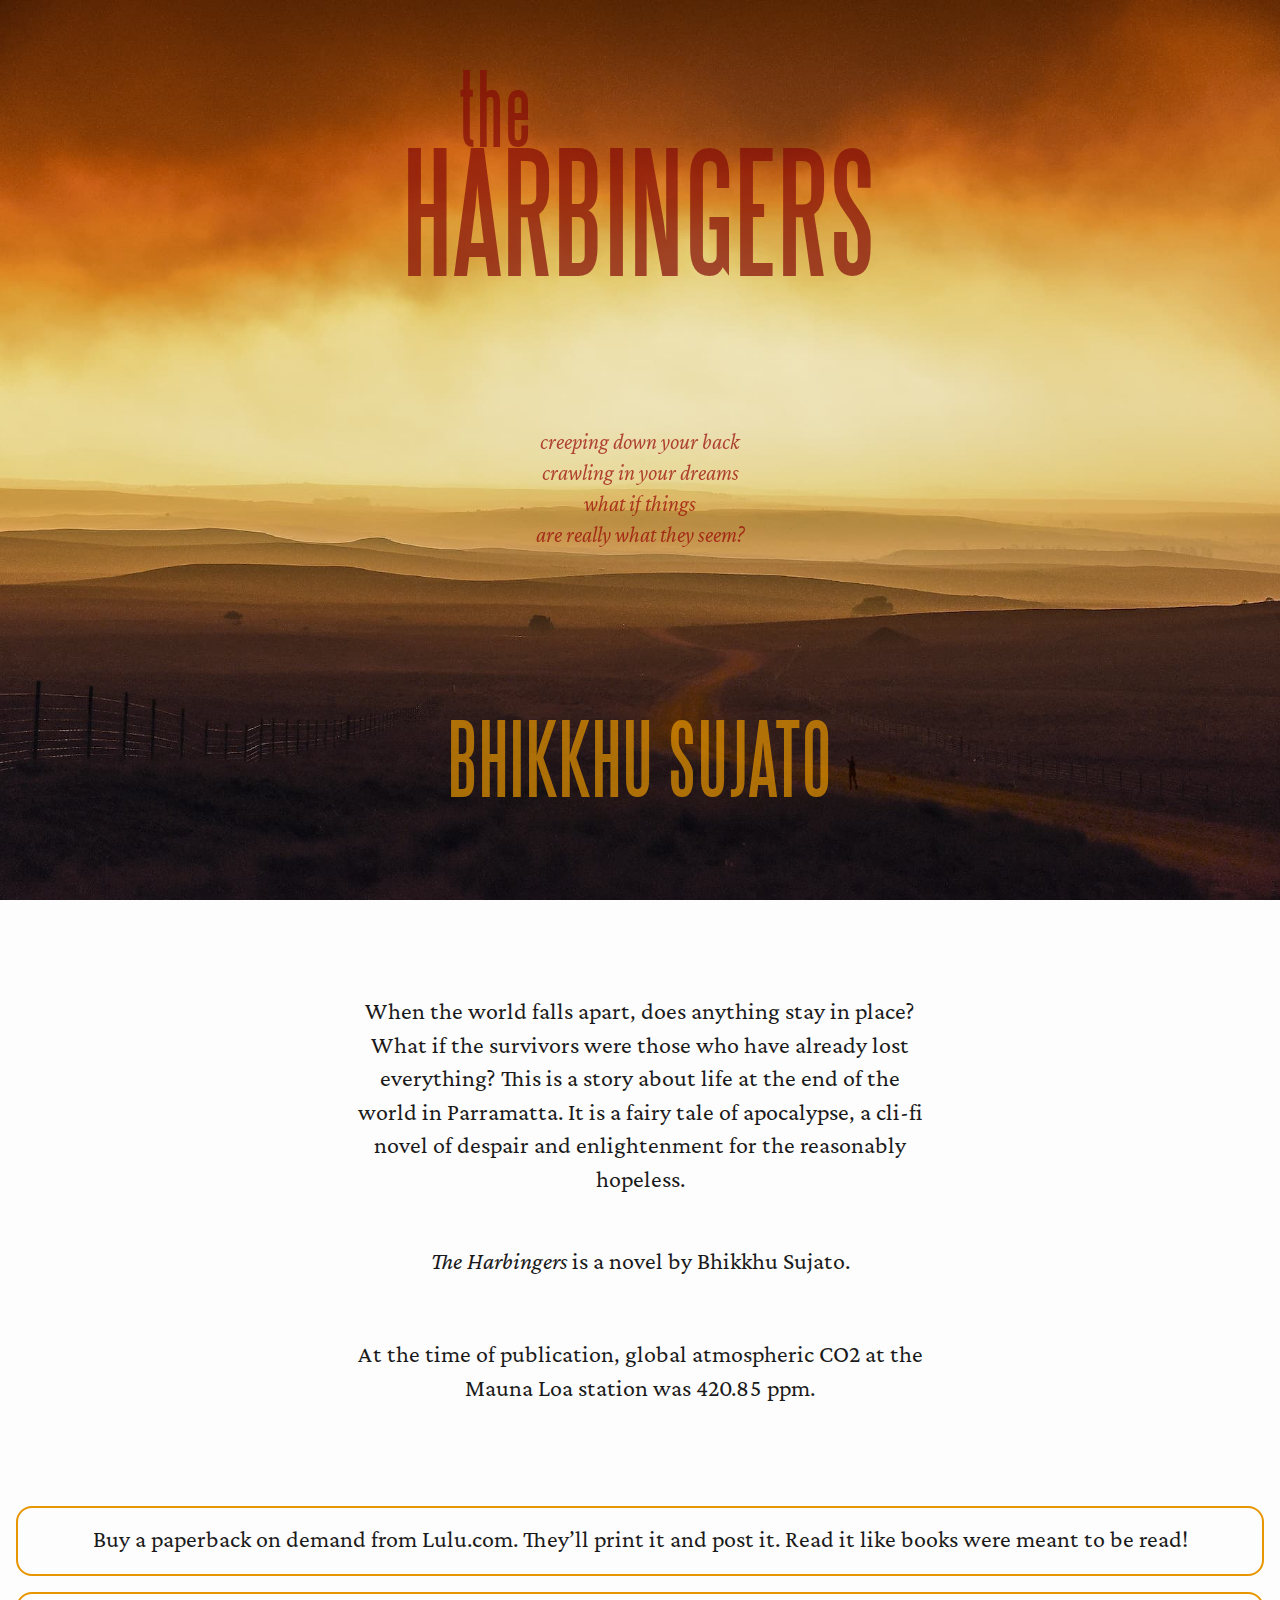
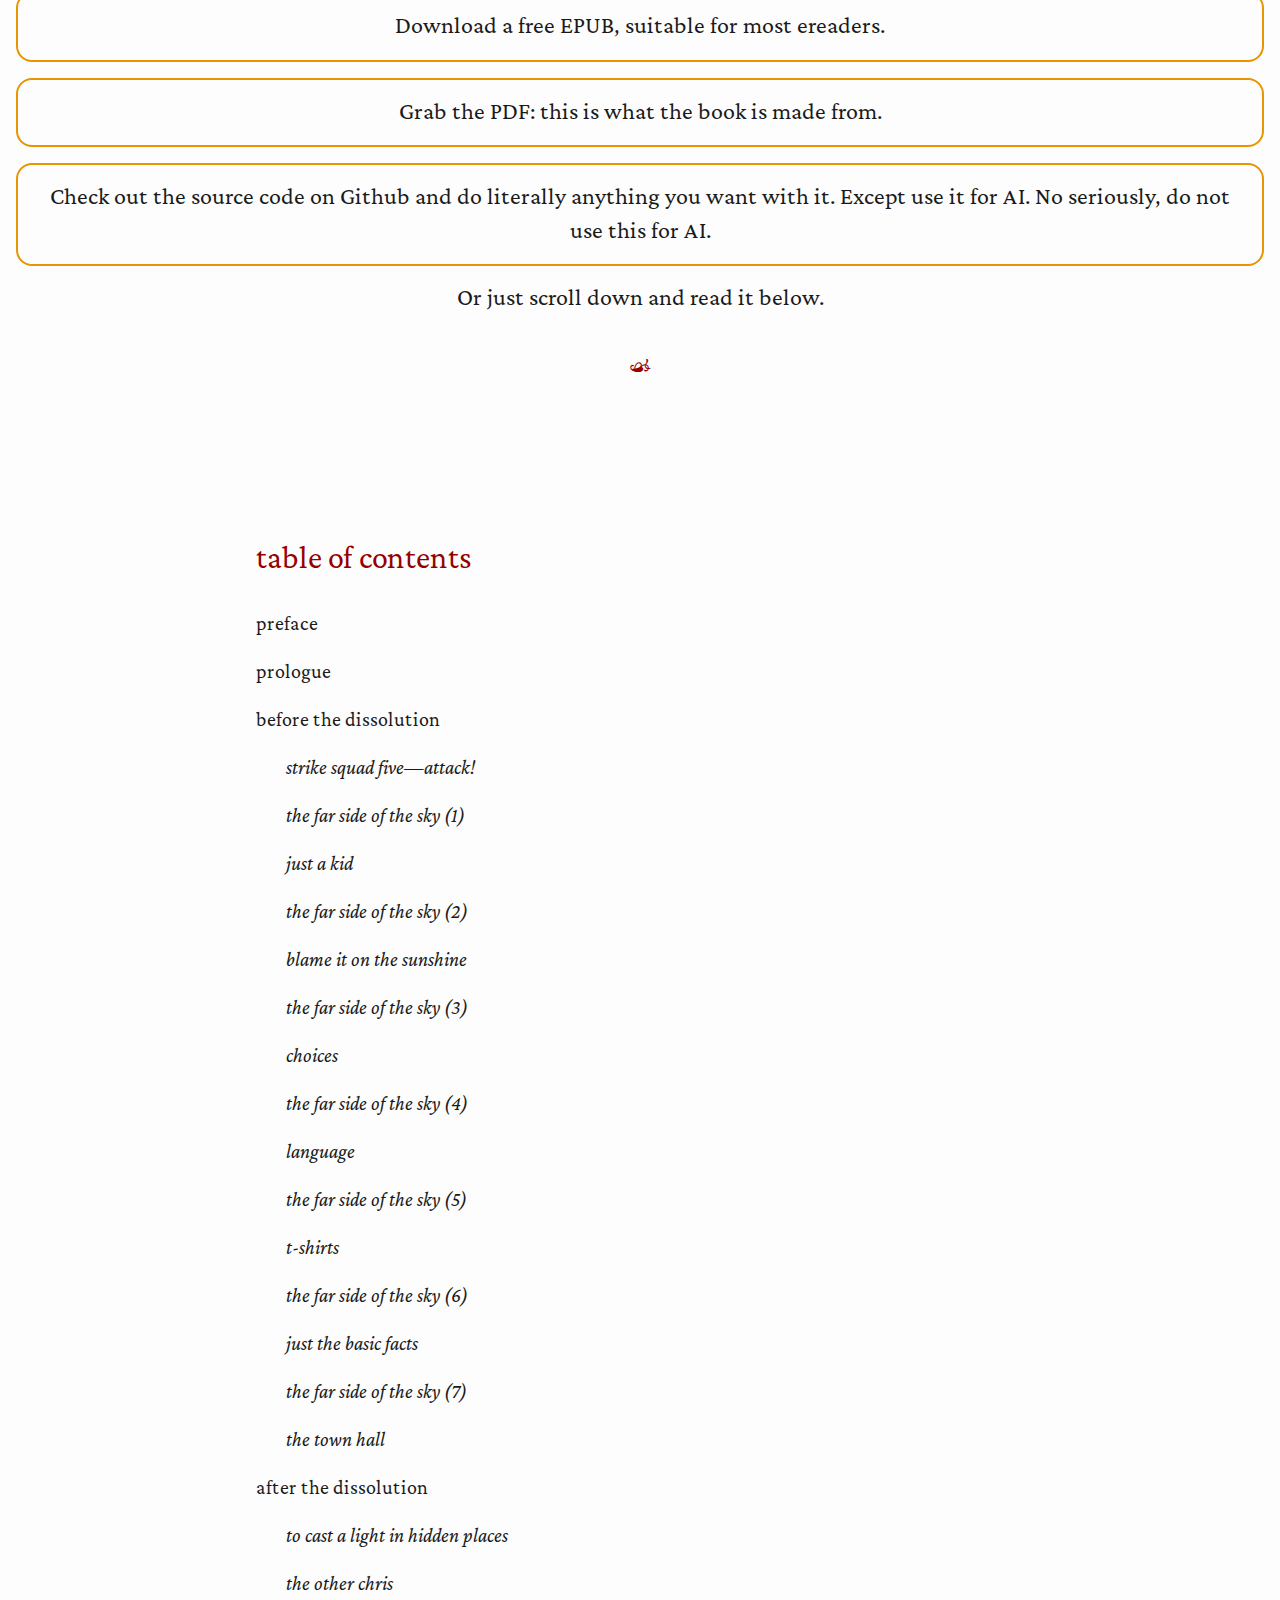
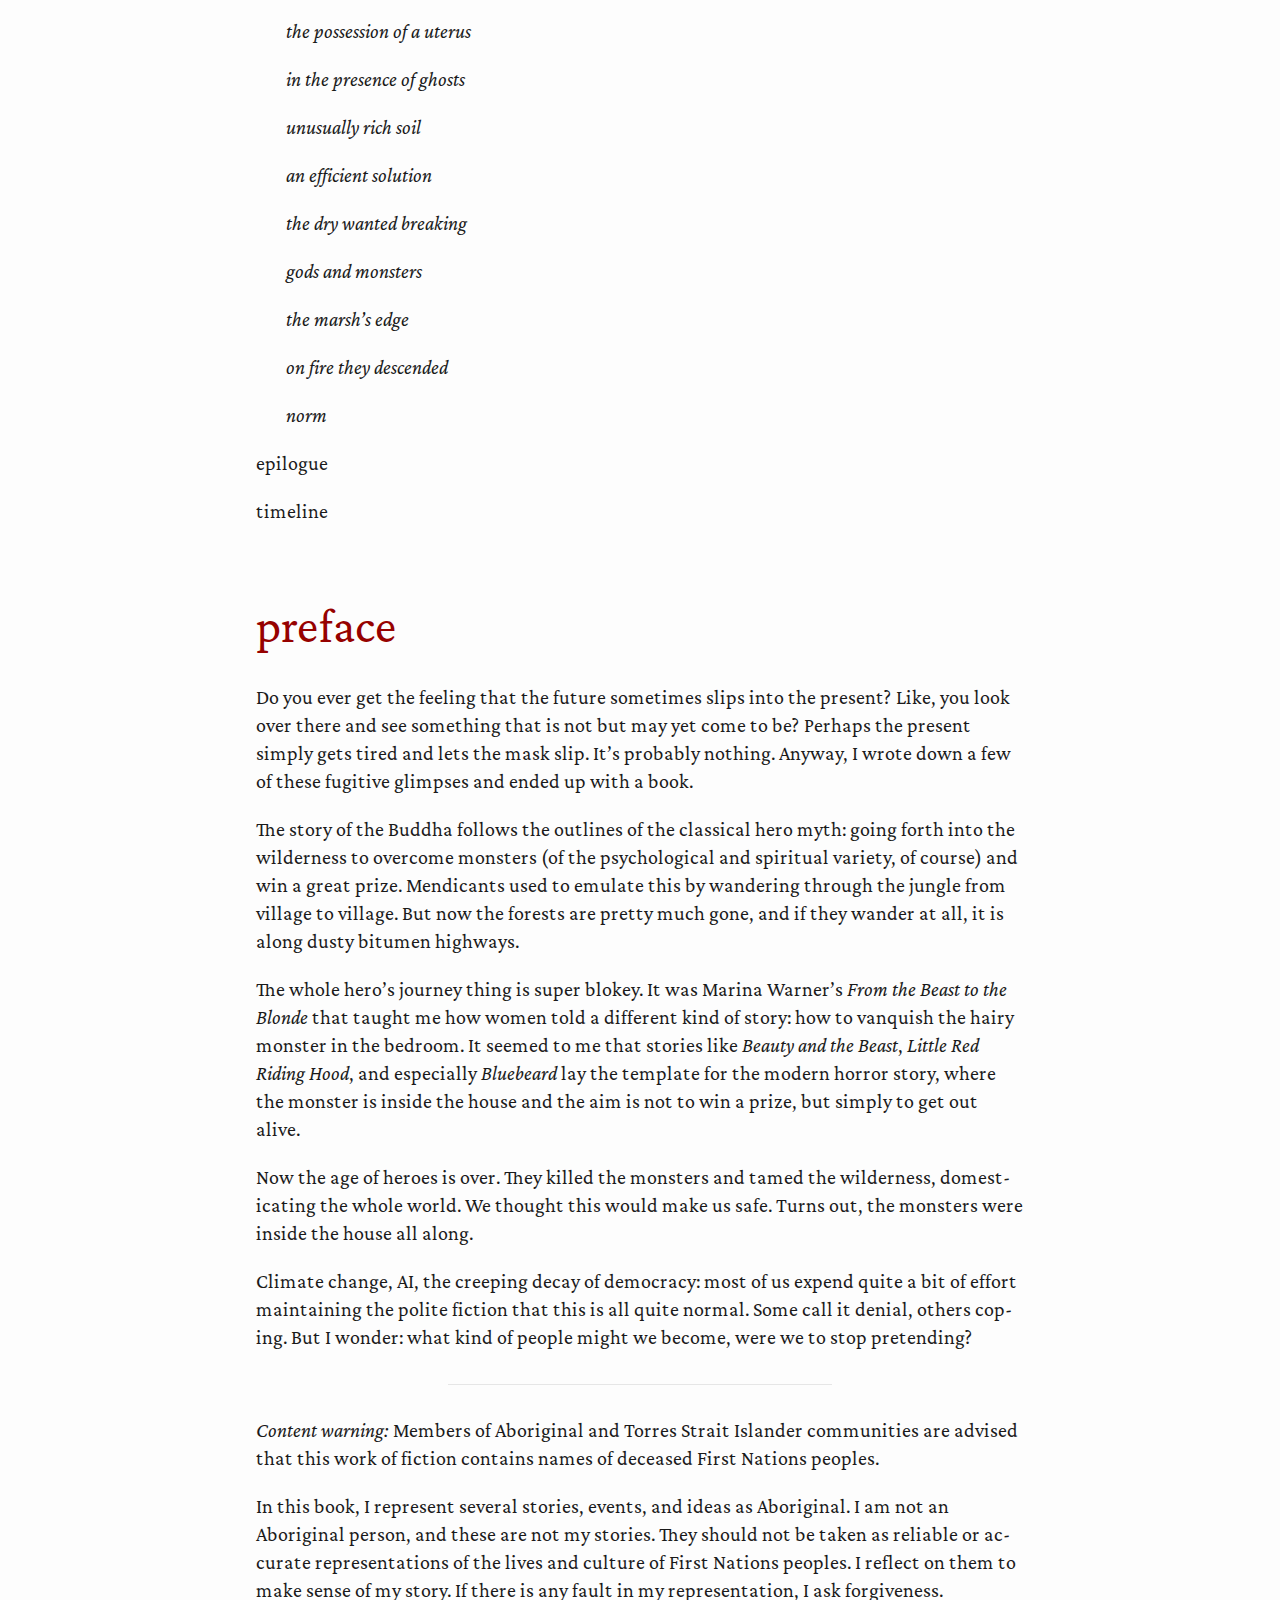
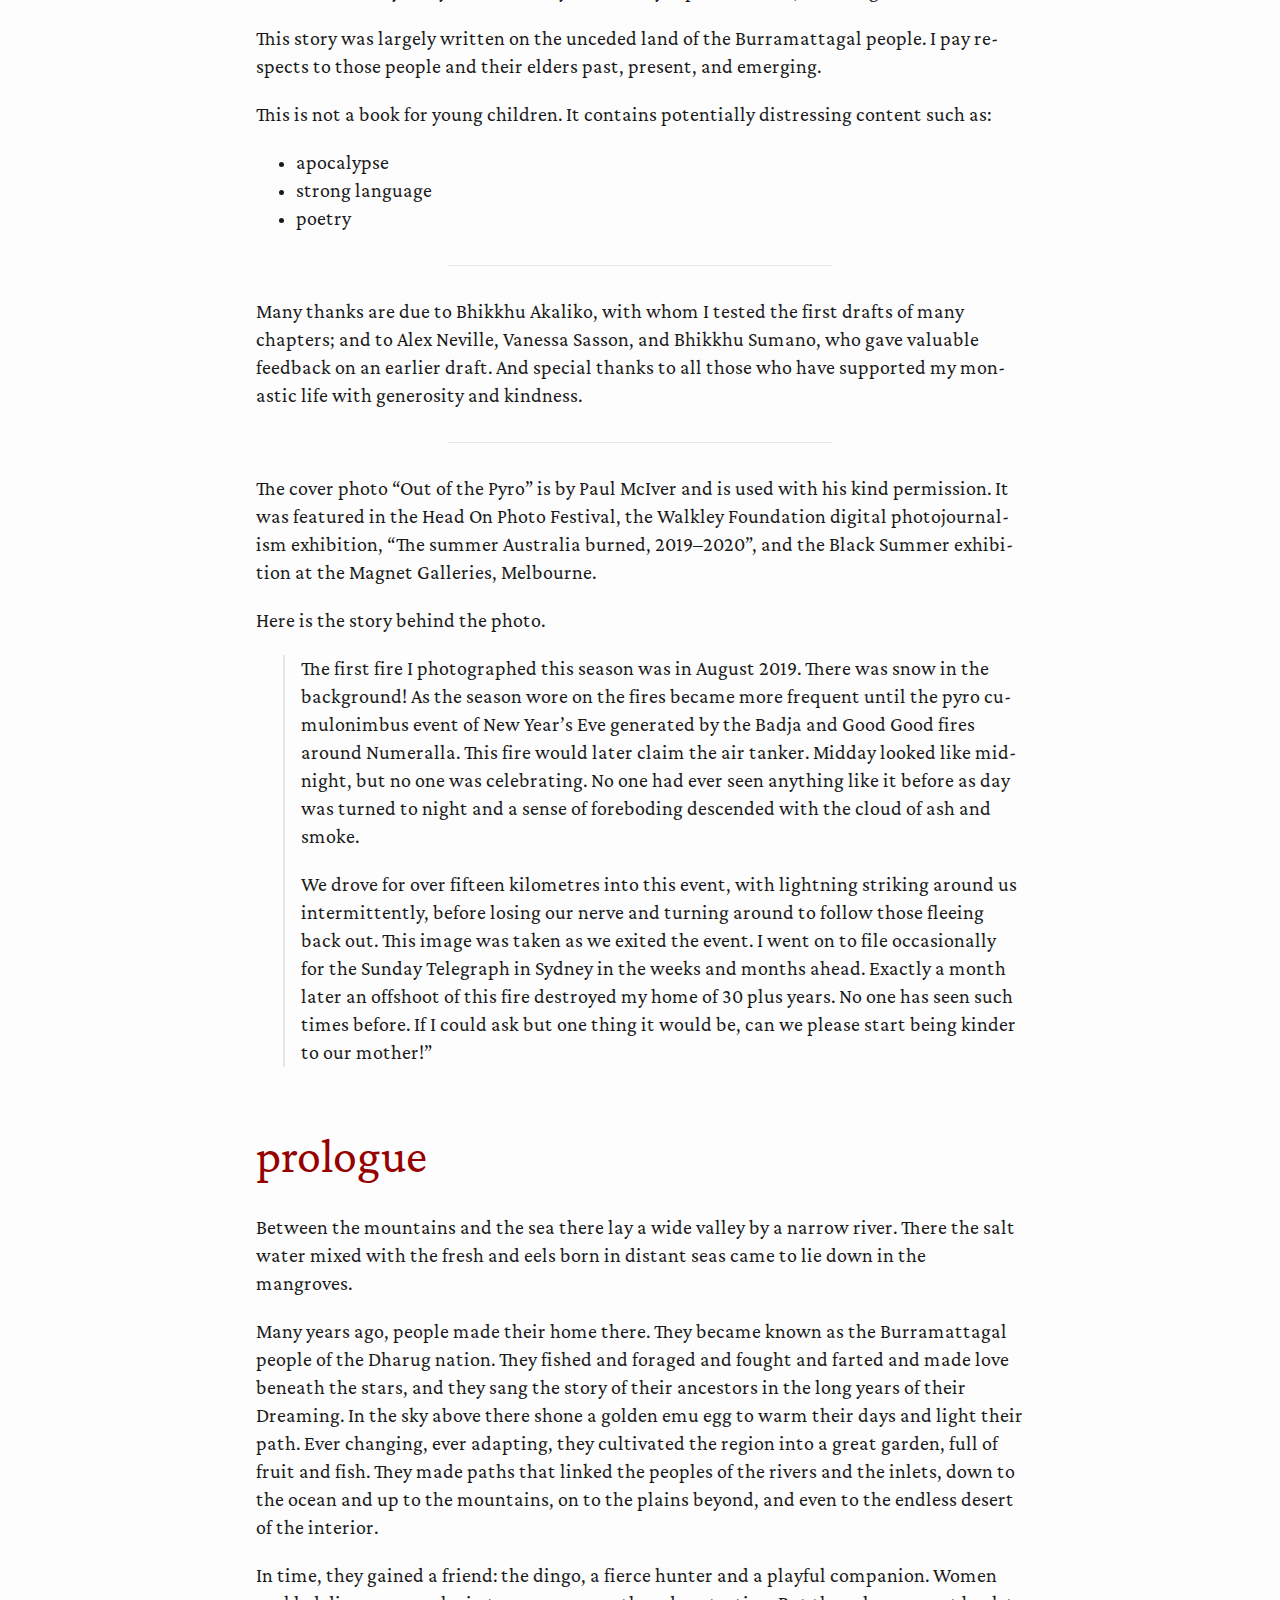
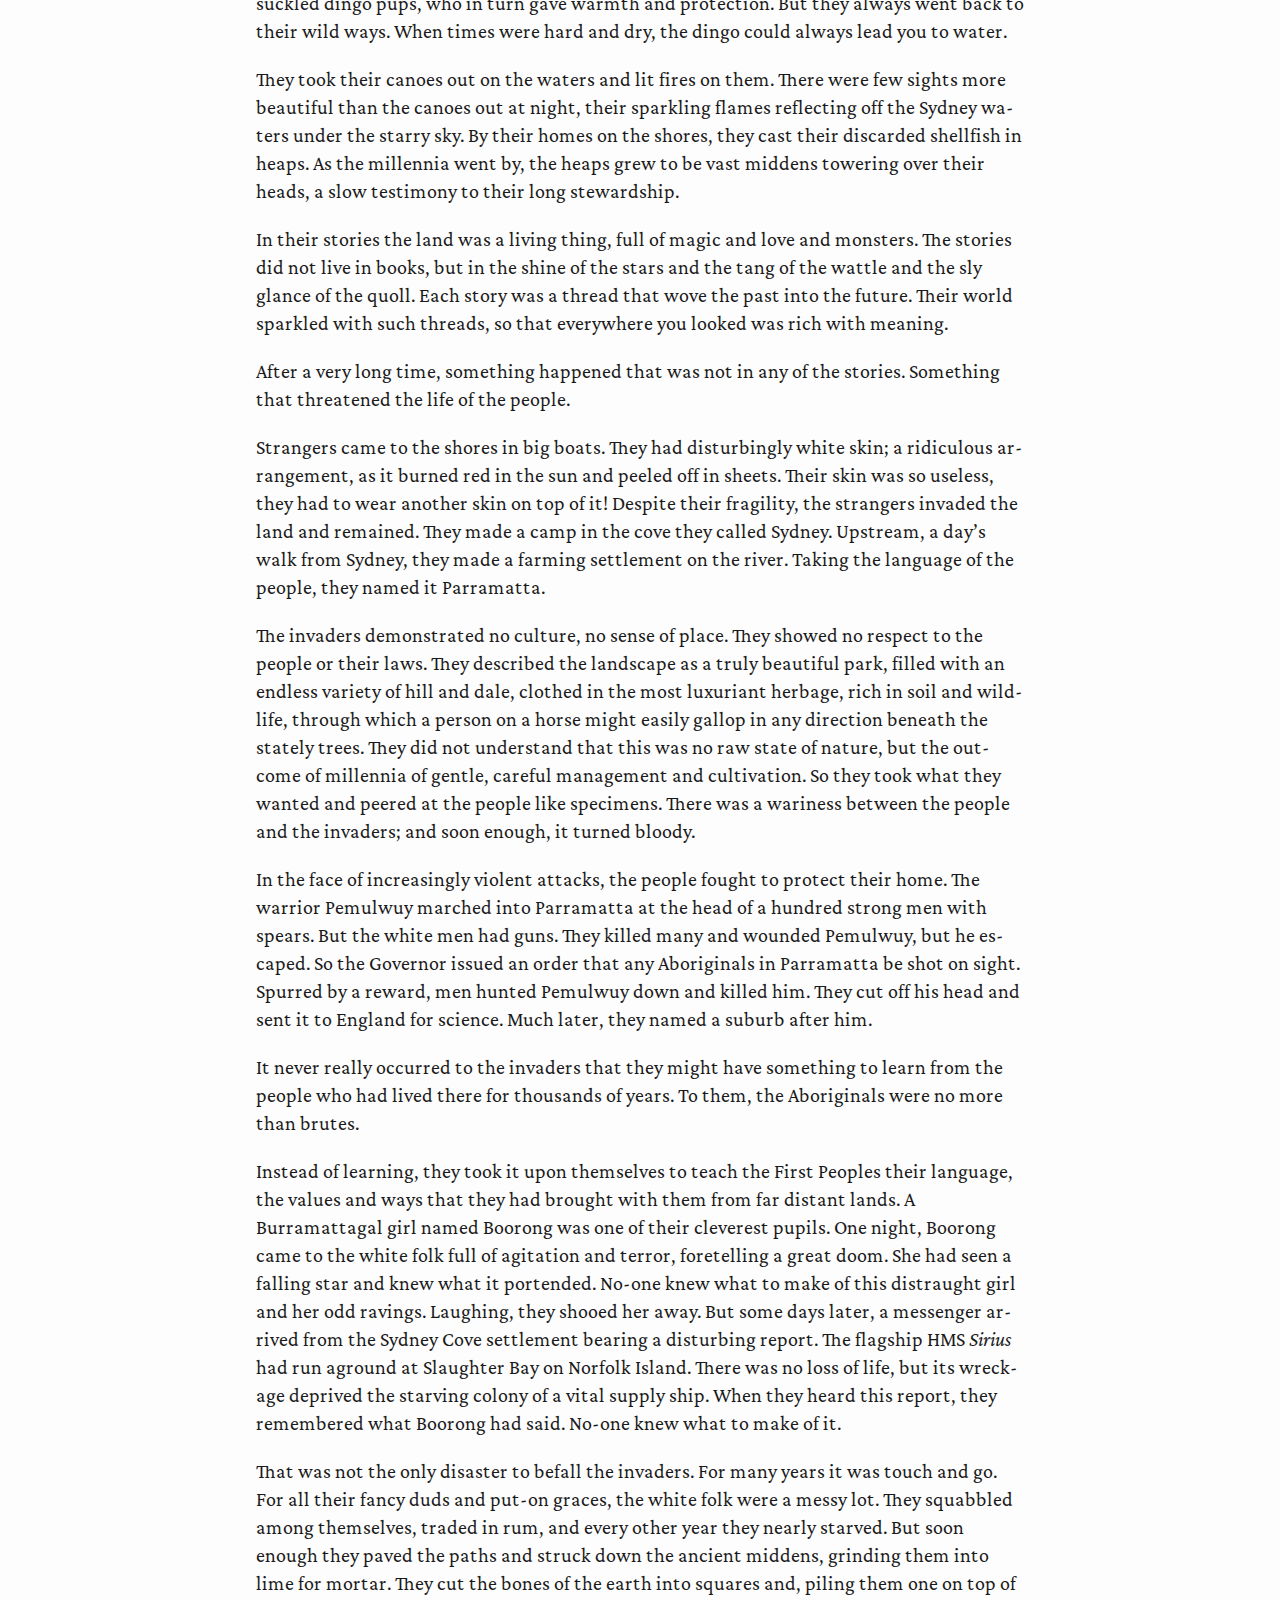
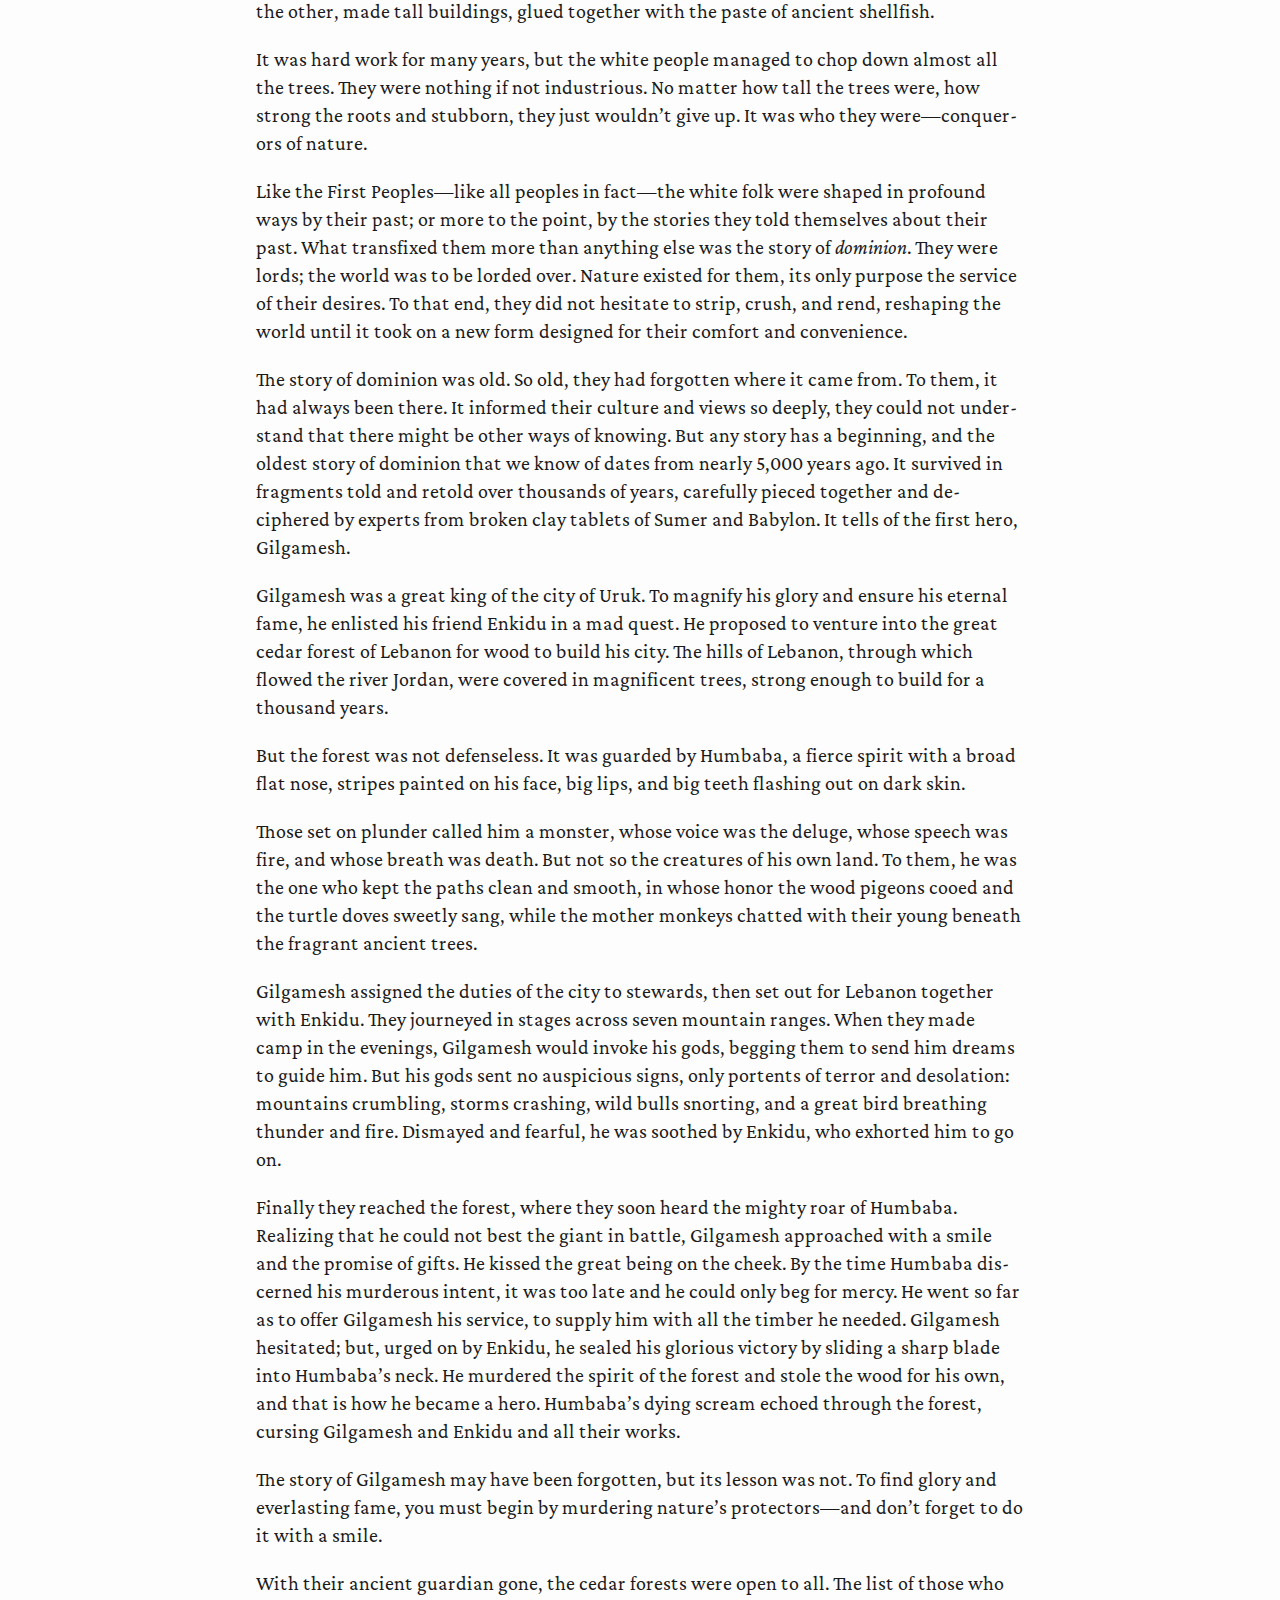
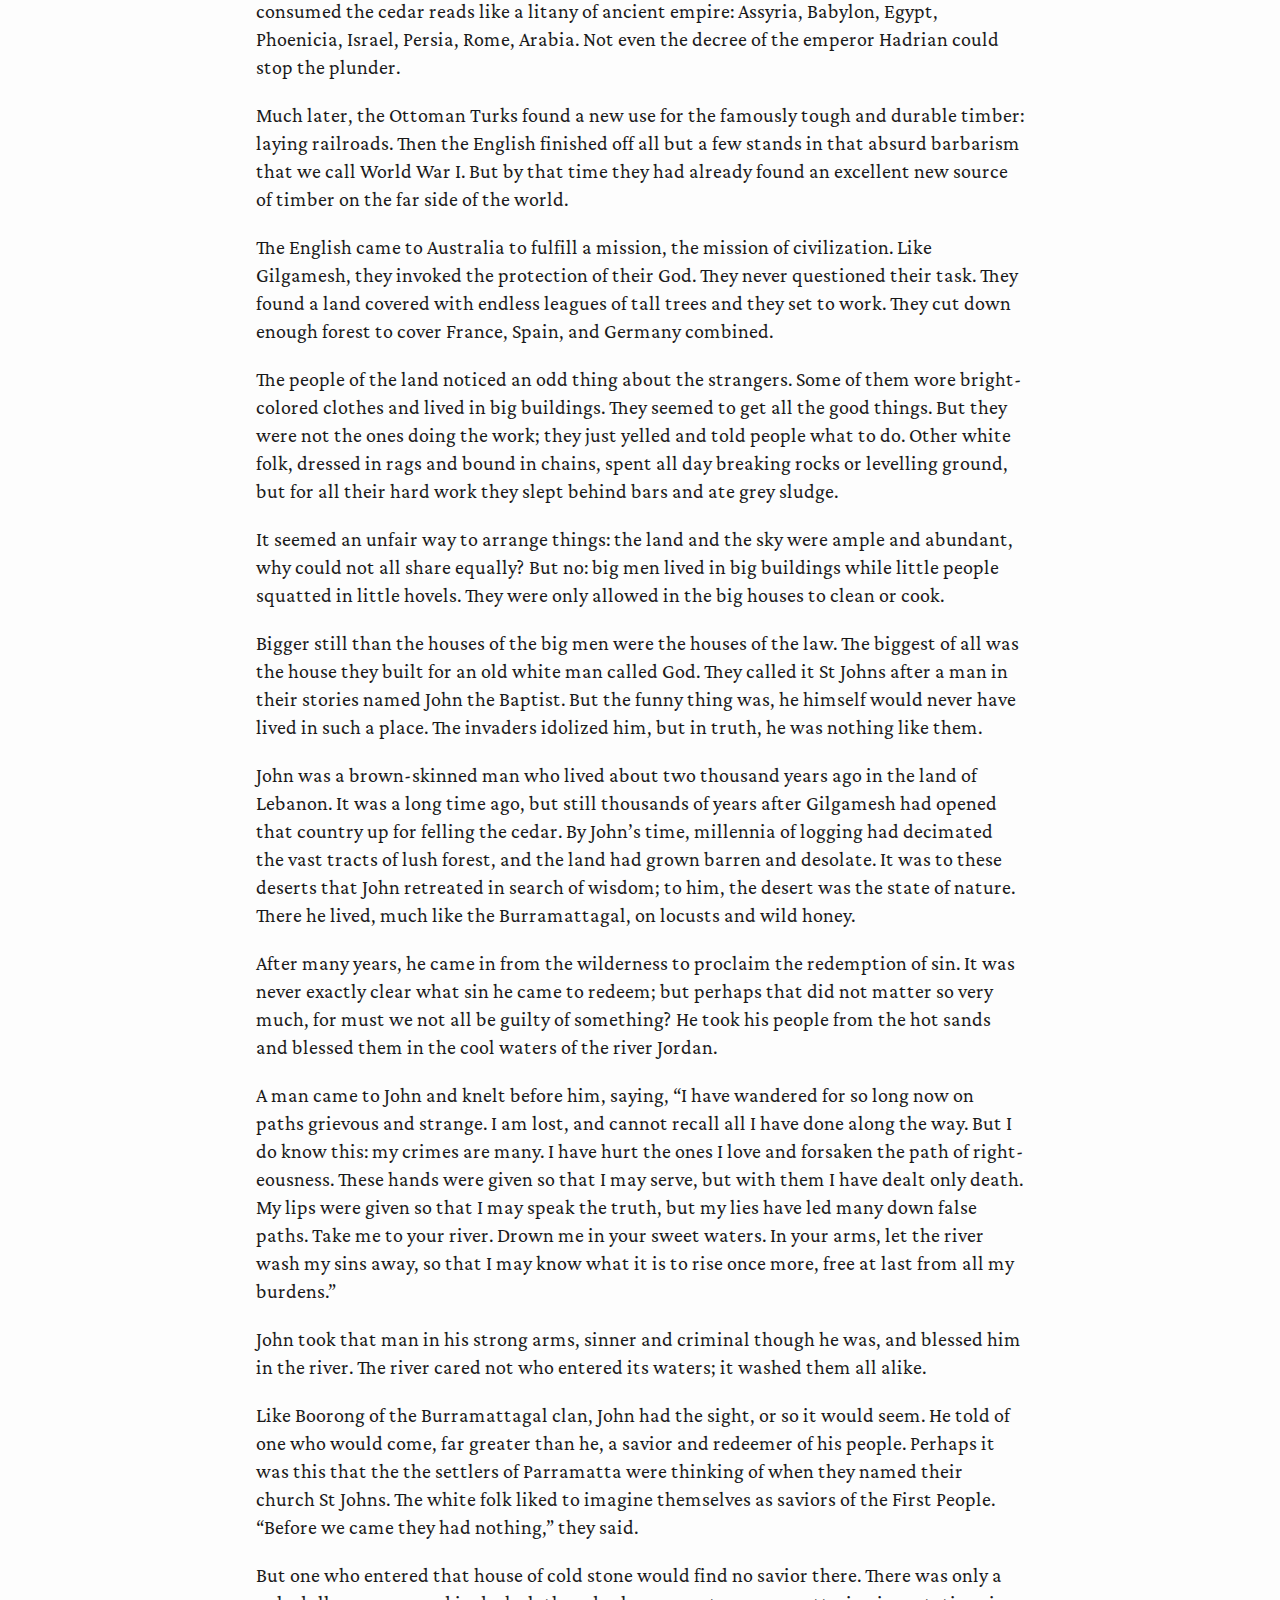
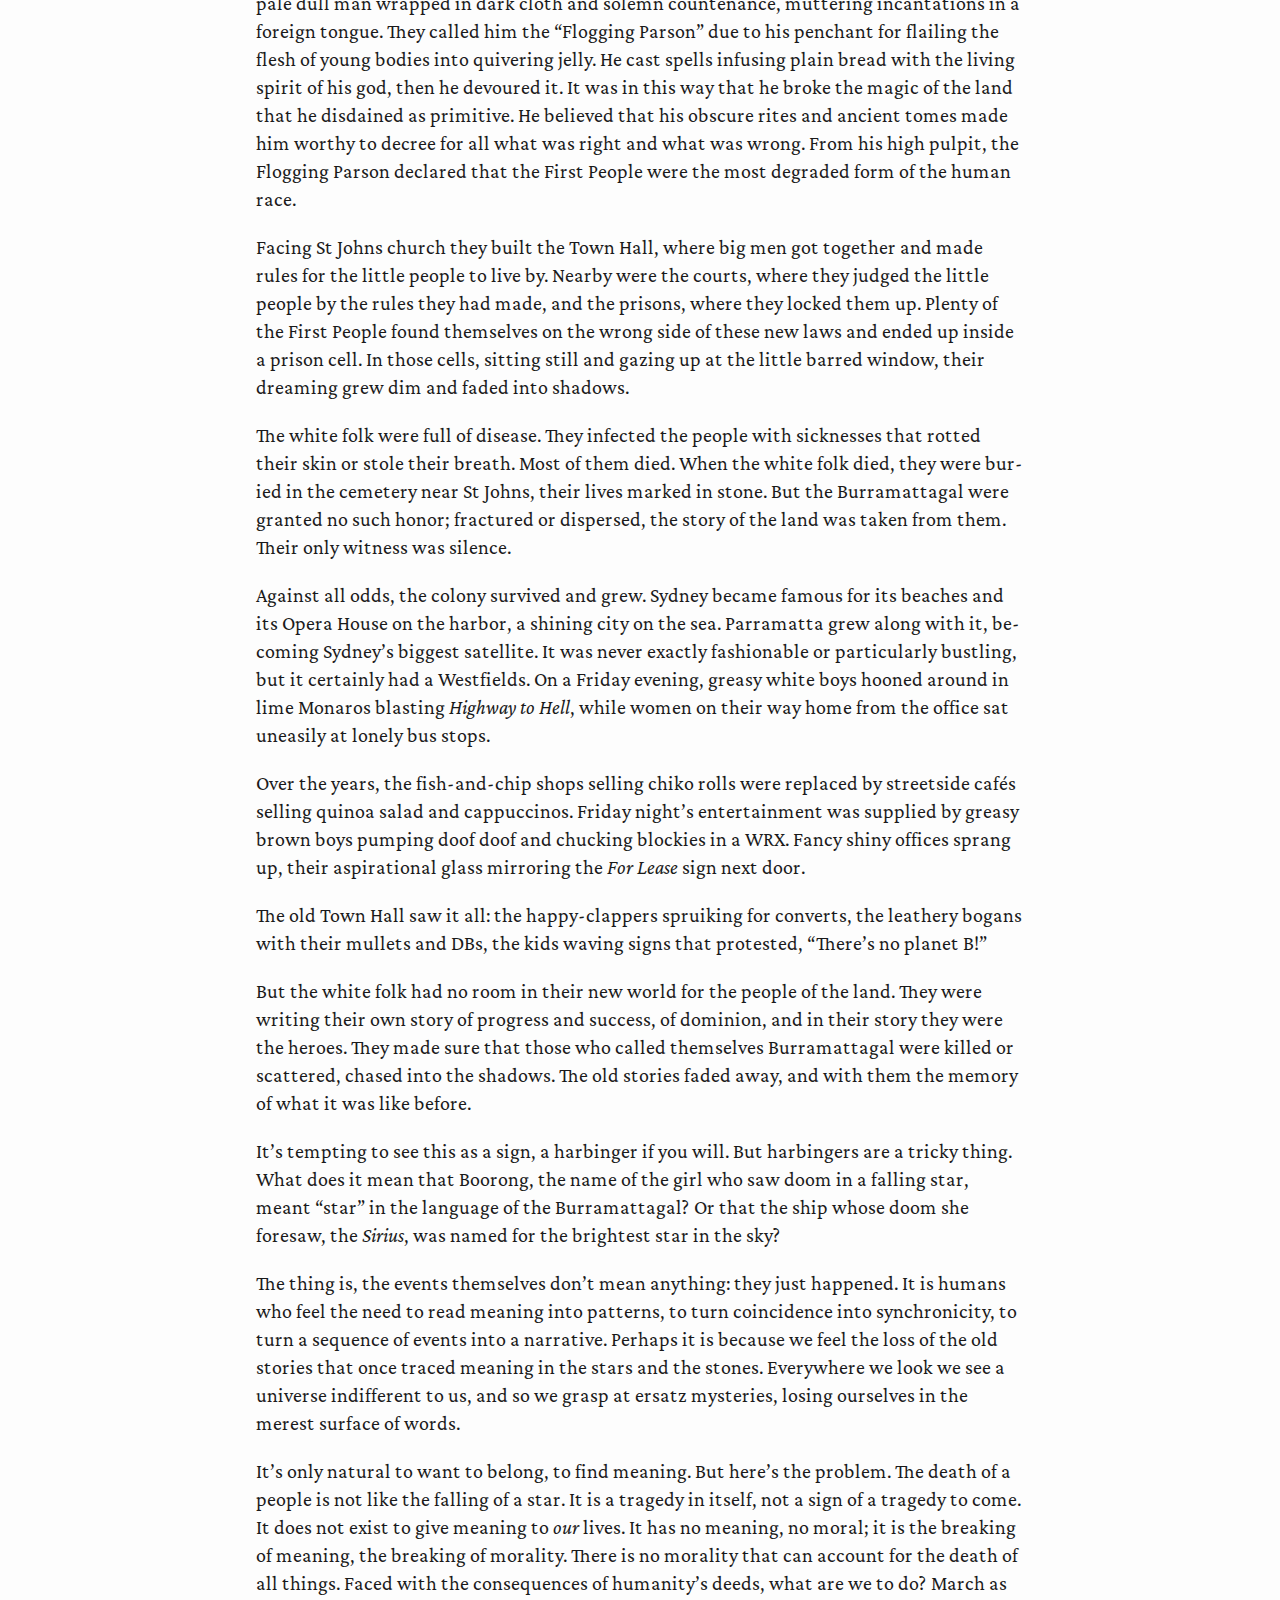
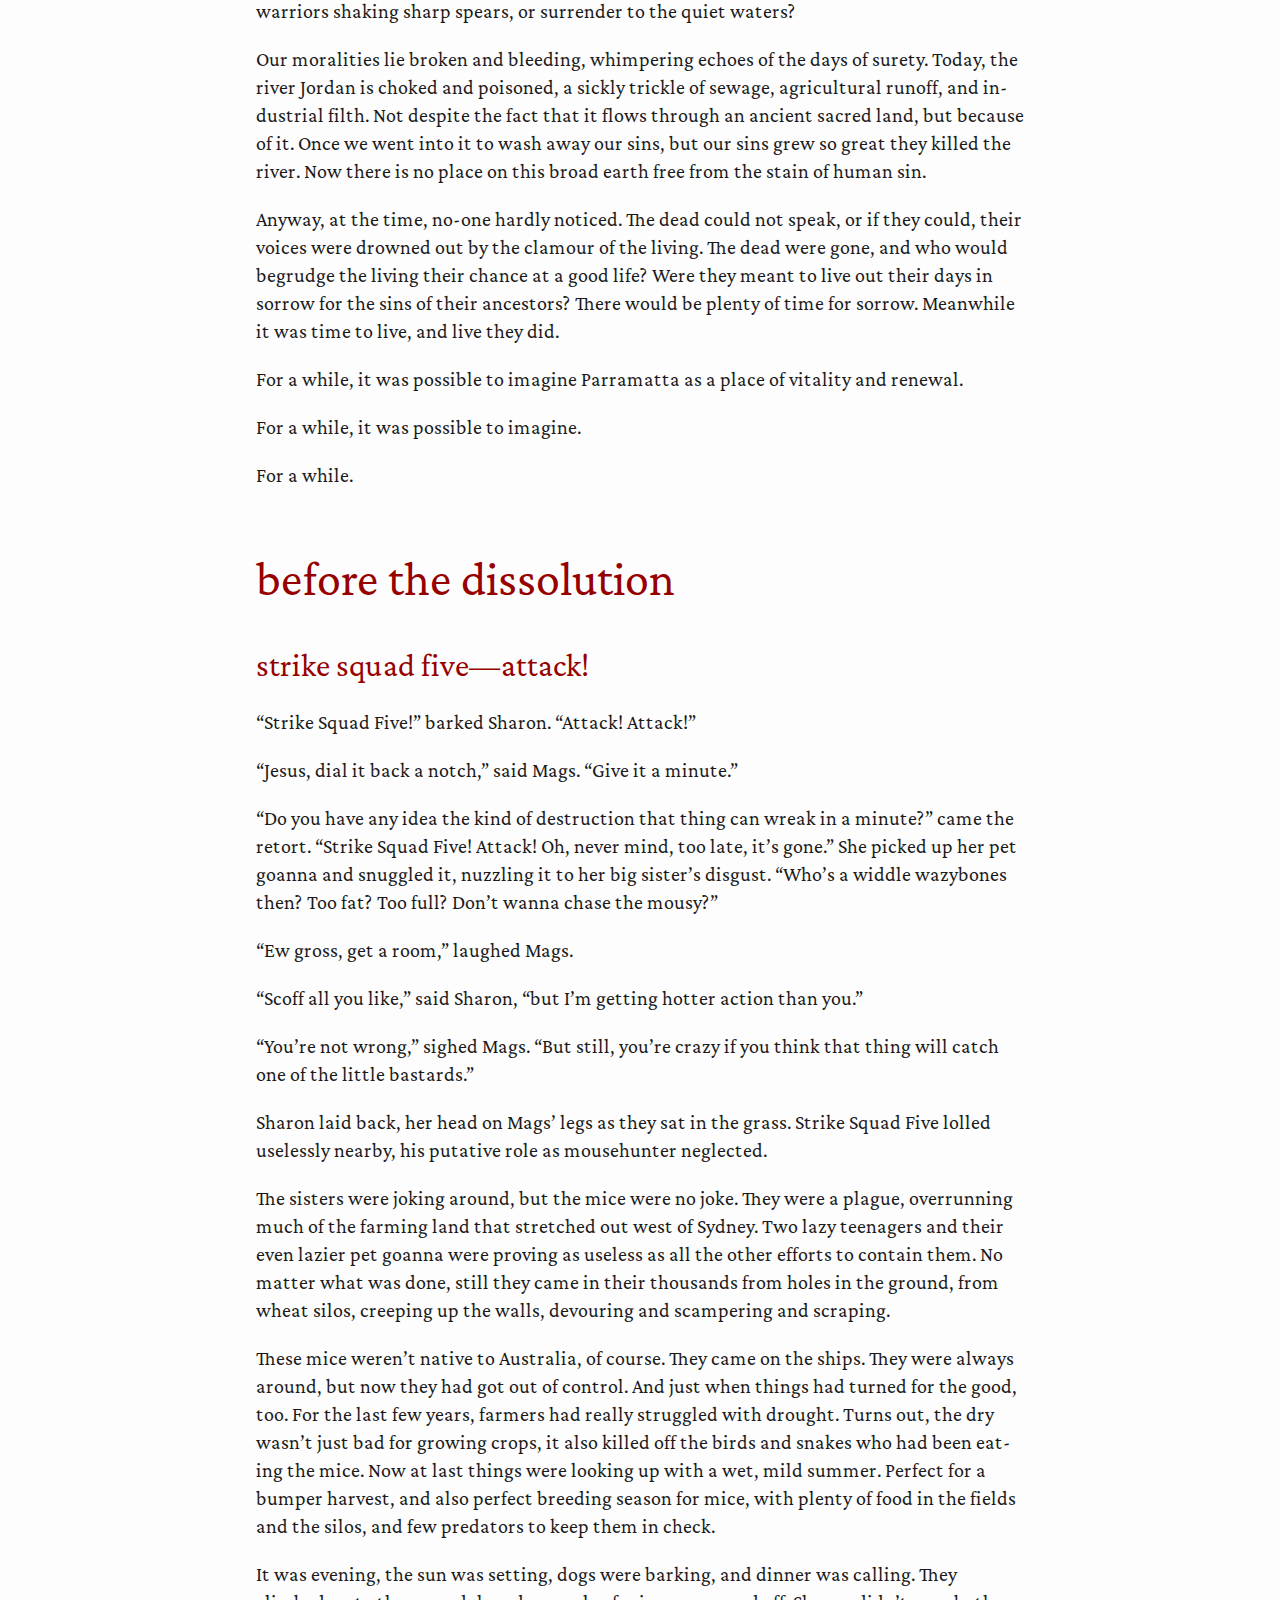
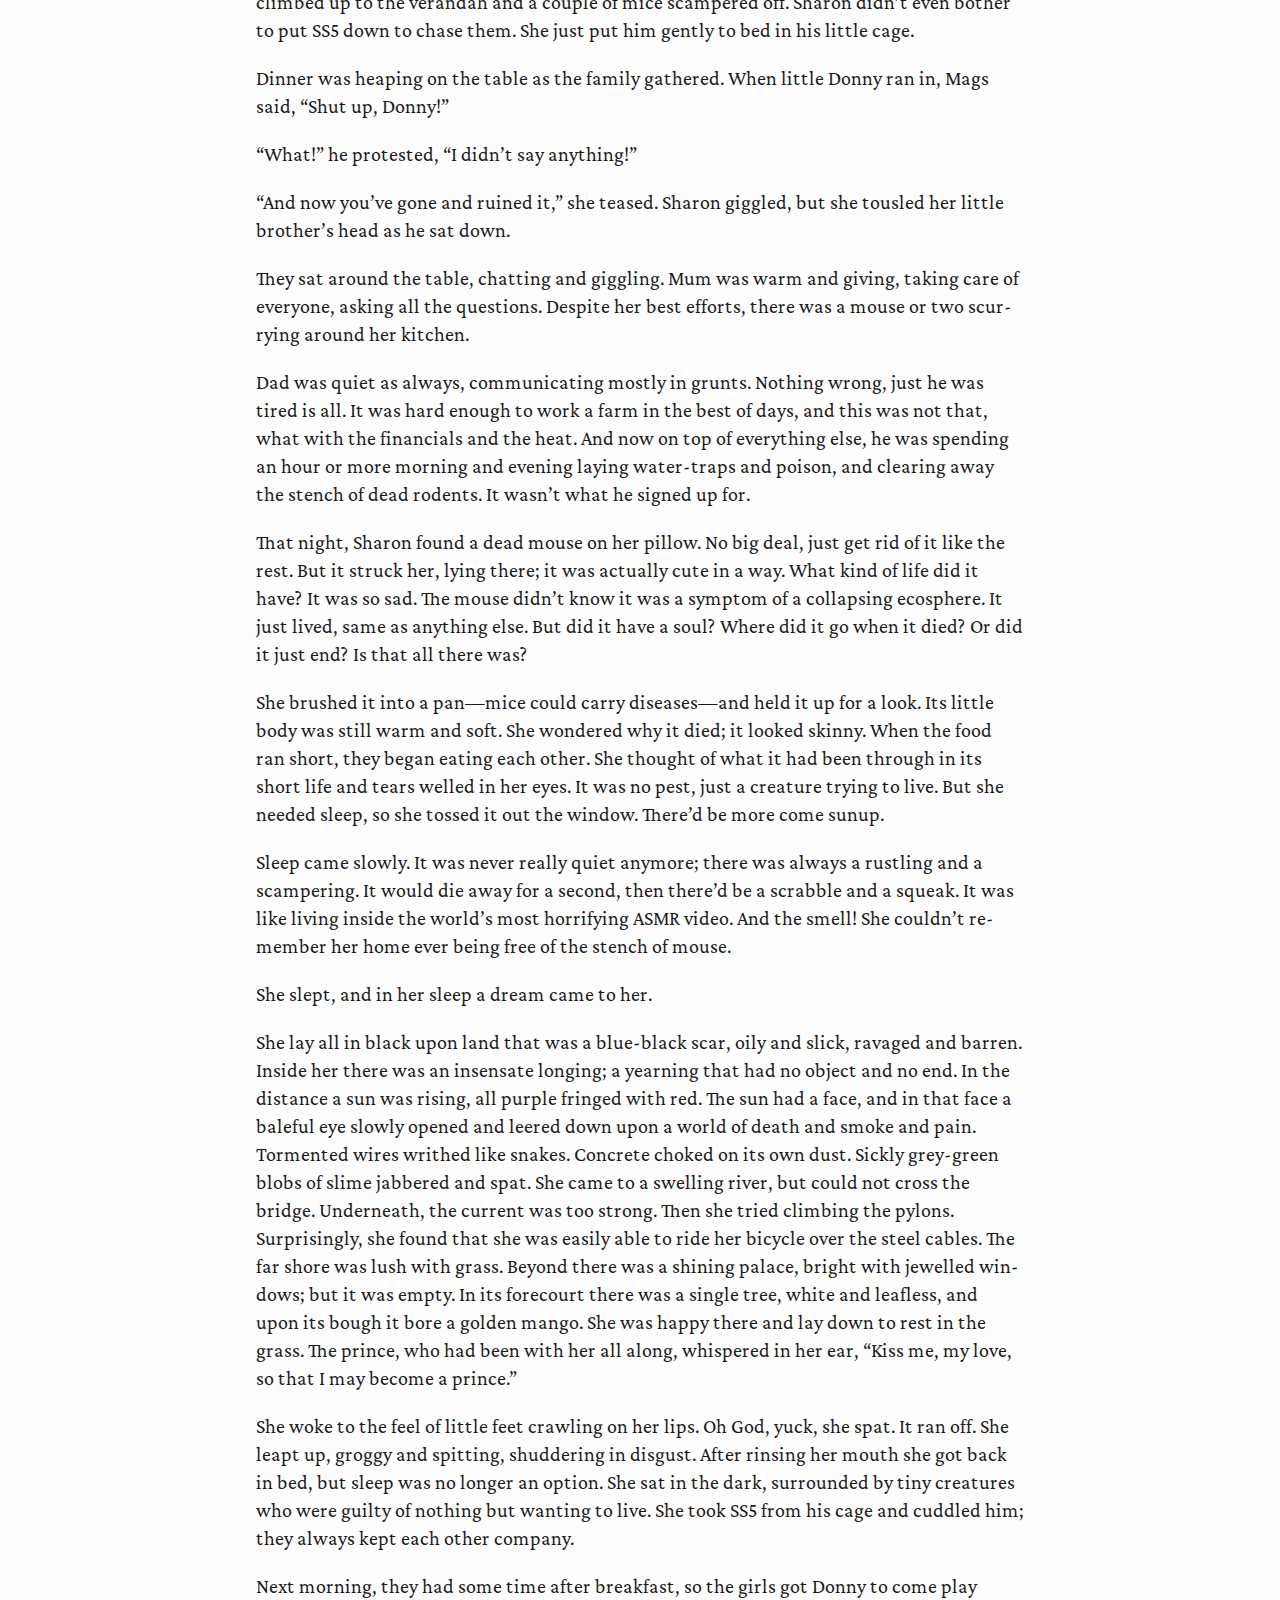
==== index.html @ 3443d1ed "Update index.html" ====
<!DOCTYPE html>
<html lang="en-AU">
<head>
  
<title>the harbingers</title>

<meta charset="utf-8" />
<meta name=”robots” content=”noai, noimageai”>
<meta name="generator" content="pandoc" />
<meta name="viewport" content="width=device-width, initial-scale=1.0, user-scalable=yes" />
<meta name="author" content="bhikkhu sujato" />
<meta name="description" content="A cli-fi novel of despair and enlightenment for the reasonably hopeless." />
<meta property="og:image" content="https://sujato.github.io/harbingers/img/cover_og.jpg">
<meta property="og:image:type" content="image/jpeg" /> 
<meta property="og:image:width" content="1200" /> 
<meta property="og:image:height" content="630" />
<meta property="og:type" content= "website" />
<meta property="og:url" content="sujato.github.io/harbingers"/>
<meta property="og:site_name" content="The Harbingers" />
<meta name="twitter:card" content="summary"/>
<meta name="twitter:domain" content="sujato.github.io/harbingers"/>
<meta name="twitter:title" property="og:title" itemprop="name" content="The Harbingers" />
<meta name="twitter:description" property="og:description" itemprop="description" content="A cli-fi novel of despair and enlightenment for the reasonably hopeless." />

<link rel="canonical" href="https://sujato.github.io/harbingers">
<link rel="apple-touch-icon" sizes="180x180" href="apple-touch-icon.png">
<link rel="icon" type="image/png" sizes="32x32" href="favicon-32x32.png">
<link rel="icon" type="image/png" sizes="16x16" href="favicon-16x16.png">
<link rel="manifest" href="https://sujato.github.io/harbingers/site.webmanifest">

<style>

@font-face
{
    font-family: 'Crimson Pro';
    font-weight: normal;
    font-style: normal;

    src: url('fonts/crimsonpro-regular.woff2') format('woff2');
    font-display: swap;
}

@font-face
{
    font-family: 'Crimson Pro';
    font-weight: normal;
    font-style: italic;

    src: url('fonts/crimsonpro-italic.woff2') format('woff2');
    font-display: swap;
}

@font-face
{
    font-family: 'Steelfish';
    font-weight: normal;
    font-style: normal;

    src: url('fonts/steelfis.woff2') format('woff2');
    font-display: swap;
}

html
{
    font-family: 'Crimson Pro', serif;
    font-size: 1em;
    line-height: 1.4;

    color: #1a1a1a;
    background-color: #fdfdfd;
}

body
{
    line-height: 1.4;/*for epubs*/

    margin: 0 auto;

    word-wrap: break-word;
    hyphens: auto;

    text-rendering: optimizeLegibility;
    font-kerning: normal;
    font-variant-ligatures: discretionary-ligatures;
}

main
{
    display: flex;
    flex-direction: column;

    width: 100%;
    height: 100%;
    padding-top: 50px;
    padding-bottom: 50px;

    align-items: center;
}

article
{
    max-width: 48em;
    padding-right: 1em;
    padding-left: 1em;
}

article p,
article li
{
    font-size: 1.25rem;
}

@media (max-width: 600px)
{
    body
    {
        font-size: .9em;
    }
}

@media print
{
    body
    {
        font-size: 12pt;

        color: black;
        background-color: transparent;
    }

    p,
    h2,
    h3
    {
        orphans: 3;
        widows: 3;
    }

    h2,
    h3,
    h4
    {
        page-break-after: avoid;
    }
}

p
{
    margin: 1em 0;
}

a
{
    color: #1a1a1a;
}

a:visited
{
    color: #1a1a1a;
}

img
{
    max-width: 100%;
}

h1,
h2,
h3,
h4,
h5,
h6
{
    font-weight: normal;
    line-height: 1;

    margin-top: 1.4em;
}

h1
{
    font-size: 3rem;

    color: #960100;
}

h2
{
    font-size: 2rem;

    color: #960100;
}

ol,
ul
{
    margin-top: 1em;
   
}

li > ol,
li > ul
{
    margin-top: 0;
}

blockquote
{
    margin: 1em 0 1em 1.7em;
    padding-left: 1em;

    border-left: 2px solid #e6e6e6;
}

hr
{
    width: 50%;
    height: 1px;
    margin: 2em auto;

    border: none;
    background-color: #e6e6e6;
}

header
{
    display: flex;
    flex-direction: column;

    height: 100%;

    opacity: .7;

    justify-content: space-around;
}

#TOC li
{
    list-style: none;
}

#TOC ul{
    padding-left: 0;
}

#TOC ul ul{
    padding-left: 1.5em;
    font-style: italic;
}

a
{
    display: inline-block;

    padding: .5em 0;
}

a
{
    text-decoration-color: #e79500;
}

a:not(:hover)
{
    text-decoration: none;
}

aside
{
    margin: 4em 0;
    padding: 0 1em 1em 1em;

    border: 1px solid #e6e6e6;
}

aside p
{
    font-size: 1rem;
}

#top
{
    height: 100vh;
    margin: 0;

    text-align: center;

    background-image: url('img/hero.jpg');
    background-repeat: no-repeat;
    background-position: center;
    background-size: cover;
}

#top h1
{
    font-family: steelfish;
    font-size: 10em;
    line-height: .83;

    margin: 0;

    letter-spacing: 2px;
    text-transform: uppercase;

    color: #960100;

    filter: sepia(20%);
}

#top h1 span
{
    font-size: .6em;

    display: block;

    margin-left: -3em;

    text-transform: lowercase;
}

@media (max-width: 600px)
{
    #top h1
    {
        font-size: 8em;
    }
}

#top .author
{
    font-family: steelfish;
    font-size: 6em;

    letter-spacing: 2px;
    text-transform: uppercase;

    color: #e79500;
}

.epigraph
{
    font-style: italic;

    color: #960100;

    font-size: 1.375rem;
}

#space
{
    font-size: 1.5em;

    display: flex;
    flex-direction: column;

    width: 100%;
    height: 100%;

    text-align: center;

    align-items: center;
    margin-top: 3em;
}

#space p
{
    max-width: 24em;
    padding: 0 1rem;
}

#space ul
{
    padding: 1em 0;

    list-style-type: none;
}

#space li
{
    margin: 1rem;
}

.call-to-action
{
    display: block;

    padding: 1rem 1.5rem;

    border: 2px solid #e79500;
    border-radius: 1rem;
}

.call-to-action:hover
{
    text-decoration: none;

    background-color: #e79500;
}

</style>

</head>
<body>
<section id='top'>
<header id="title-block-header">
<h1 class="title"><span>the</span> harbingers</h1>
<div class='epigraph'>
  creeping down your back<br>
  crawling in your dreams<br>
  what if things<br>
  are really what they seem?
</div>
<div class="author">bhikkhu sujato</div>
</header>
</section>
<section id='space'>
  <p>When the world falls apart, does anything stay in place? What if the survivors were those who have already lost everything? This is a story about life at the end of the world in Parramatta. It is a fairy tale of apocalypse, a cli-fi novel of despair and enlightenment for the reasonably hopeless.</p>
  <p><cite>The Harbingers</cite> is a novel by Bhikkhu Sujato.</p>
  <p><a href='https://gml.noaa.gov/ccgg/trends/monthly.html'>At the time of publication, global atmospheric CO2 at the Mauna Loa station was 420.85 ppm.</a></p>
  <ul>
<li><a class='call-to-action' href='https://www.lulu.com/en/us/shop/bhikkhu-sujato/the-harbingers/paperback/product-j785yy.html?page=1&pageSize=4'>Buy a paperback on demand from Lulu.com. They’ll print it and post it. Read it like books were meant to be read!</a></li>
<li><a class='call-to-action' href='files/harbingers.epub'>Download a free EPUB, suitable for most ereaders.</a></li>
<li><a class='call-to-action' href='files/harbingers.pdf'>Grab the PDF: this is what the book is made from.</a></li>
<li><a class='call-to-action' href='https://github.com/sujato/harbingers'>Check out the source code on Github and do literally anything you want with it. Except use it for AI. No seriously, do not use this for AI.</a></li>
<li>Or just scroll down and read it below.<br><br><span style='color: #960100'>☙</span></li>
</ul>
</section>
<main>
<article>
<nav id="TOC" role="doc-toc">
    <h2>table of contents</h2>
<ul>
<li><a href="#preface">preface</a></li>
<li><a href="#prologue">prologue</a></li>
<li><a href="#before-the-dissolution">before the dissolution</a>
<ul>
<li><a href="#strike-squad-fiveattack">strike squad five—attack!</a></li>
<li><a href="#the-far-side-of-the-sky-1">the far side of the sky (1)</a></li>
<li><a href="#just-a-kid">just a kid</a></li>
<li><a href="#the-far-side-of-the-sky-2">the far side of the sky (2)</a></li>
<li><a href="#blame-it-on-the-sunshine">blame it on the sunshine</a></li>
<li><a href="#the-far-side-of-the-sky-3">the far side of the sky (3)</a></li>
<li><a href="#choices">choices</a></li>
<li><a href="#the-far-side-of-the-sky-4">the far side of the sky (4)</a></li>
<li><a href="#language">language</a></li>
<li><a href="#the-far-side-of-the-sky-5">the far side of the sky (5)</a></li>
<li><a href="#t-shirts">t-shirts</a></li>
<li><a href="#the-far-side-of-the-sky-6">the far side of the sky (6)</a></li>
<li><a href="#just-the-basic-facts">just the basic facts</a></li>
<li><a href="#the-far-side-of-the-sky-7">the far side of the sky (7)</a></li>
<li><a href="#the-town-hall">the town hall</a></li>
</ul></li>
<li><a href="#after-the-dissolution">after the dissolution</a>
<ul>
<li><a href="#to-cast-a-light-in-hidden-places">to cast a light in hidden places</a></li>
<li><a href="#the-other-chris">the other chris</a></li>
<li><a href="#the-possession-of-a-uterus">the possession of a uterus</a></li>
<li><a href="#in-the-presence-of-ghosts">in the presence of ghosts</a></li>
<li><a href="#unusually-rich-soil">unusually rich soil</a></li>
<li><a href="#an-efficient-solution">an efficient solution</a></li>
<li><a href="#the-dry-wanted-breaking">the dry wanted breaking</a></li>
<li><a href="#gods-and-monsters">gods and monsters</a></li>
<li><a href="#the-marshs-edge">the marsh’s edge</a></li>
<li><a href="#on-fire-they-descended">on fire they descended</a></li>
<li><a href="#norm">norm</a></li>
</ul></li>
<li><a href="#epilogue">epilogue</a></li>
<li><a href="#timeline">timeline</a></li>
</ul>
</nav>




<h1 id="preface">preface</h1>
<p>Do you ever get the feeling that the future sometimes slips into the present? Like, you look over there and see something that is not but may yet come to be? Perhaps the present simply gets tired and lets the mask slip. It’s probably nothing. Anyway, I wrote down a few of these fugitive glimpses and ended up with a book.</p>
<p>The story of the Buddha follows the outlines of the classical hero myth: going forth into the wilderness to overcome monsters (of the psychological and spiritual variety, of course) and win a great prize. Mendicants used to emulate this by wandering through the jungle from village to village. But now the forests are pretty much gone, and if they wander at all, it is along dusty bitumen highways.</p>
<p>The whole hero’s journey thing is super blokey. It was Marina Warner’s <em>From the Beast to the Blonde</em> that taught me how women told a different kind of story: how to vanquish the hairy monster in the bedroom. It seemed to me that stories like <em>Beauty and the Beast</em>, <em>Little Red Riding Hood</em>, and especially <em>Bluebeard</em> lay the template for the modern horror story, where the monster is inside the house and the aim is not to win a prize, but simply to get out alive.</p>
<p>Now the age of heroes is over. They killed the monsters and tamed the wilderness, domesticating the whole world. We thought this would make us safe. Turns out, the monsters were inside the house all along.</p>
<p>Climate change, AI, the creeping decay of democracy: most of us expend quite a bit of effort maintaining the polite fiction that this is all quite normal. Some call it denial, others coping. But I wonder: what kind of people might we become, were we to stop pretending?</p>
<hr>
<p><i>Content warning:</i> Members of Aboriginal and Torres Strait Islander communities are advised that this work of fiction contains names of deceased First Nations peoples.</p>
<p>In this book, I represent several stories, events, and ideas as Aboriginal. I am not an Aboriginal person, and these are not my stories. They should not be taken as reliable or accurate representations of the lives and culture of First Nations peoples. I reflect on them to make sense of my story. If there is any fault in my representation, I ask forgiveness.</p>
<p>This story was largely written on the unceded land of the Burramattagal people. I pay respects to those people and their elders past, present, and emerging.</p>
<p>This is not a book for young children. It contains potentially distressing content such as:</p>
<ul>
<li>apocalypse</li>
<li>strong language</li>
<li>poetry</li>
</ul>
<hr>
<p>Many thanks are due to Bhikkhu Akaliko, with whom I tested the first drafts of many chapters; and to Alex Neville, Vanessa Sasson, and Bhikkhu Sumano, who gave valuable feedback on an earlier draft. And special thanks to all those who have supported my monastic life with generosity and kindness.</p>
<hr>
<p>The cover photo “Out of the Pyro” is by Paul McIver and is used with his kind permission. It was featured in the Head On Photo Festival, the Walkley Foundation digital photojournalism exhibition, “The summer Australia burned, 2019–2020”, and the Black Summer exhibition at the Magnet Galleries, Melbourne.</p>
<p>Here is the story behind the photo.</p>
<blockquote>
<p>The first fire I photographed this season was in August 2019. There was snow in the background! As the season wore on the fires became more frequent until the pyro cumulonimbus event of New Year’s Eve generated by the Badja and Good Good fires around Numeralla. This fire would later claim the air tanker. Midday looked like midnight, but no one was celebrating. No one had ever seen anything like it before as day was turned to night and a sense of foreboding descended with the cloud of ash and smoke.</p>
<p>We drove for over fifteen kilometres into this event, with lightning striking around us intermittently, before losing our nerve and turning around to follow those fleeing back out. This image was taken as we exited the event. I went on to file occasionally for the Sunday Telegraph in Sydney in the weeks and months ahead. Exactly a month later an offshoot of this fire destroyed my home of 30 plus years. No one has seen such times before. If I could ask but one thing it would be, can we please start being kinder to our mother!”</p>
</blockquote>
<h1 id="prologue">prologue</h1>
<p>Between the mountains and the sea there lay a wide valley by a narrow river. There the salt water mixed with the fresh and eels born in distant seas came to lie down in the mangroves.</p>
<p>Many years ago, people made their home there. They became known as the Burramattagal people of the Dharug nation. They fished and foraged and fought and farted and made love beneath the stars, and they sang the story of their ancestors in the long years of their Dreaming. In the sky above there shone a golden emu egg to warm their days and light their path. Ever changing, ever adapting, they cultivated the region into a great garden, full of fruit and fish. They made paths that linked the peoples of the rivers and the inlets, down to the ocean and up to the mountains, on to the plains beyond, and even to the endless desert of the interior.</p>
<p>In time, they gained a friend: the dingo, a fierce hunter and a playful companion. Women suckled dingo pups, who in turn gave warmth and protection. But they always went back to their wild ways. When times were hard and dry, the dingo could always lead you to water.</p>
<p>They took their canoes out on the waters and lit fires on them. There were few sights more beautiful than the canoes out at night, their sparkling flames reflecting off the Sydney waters under the starry sky. By their homes on the shores, they cast their discarded shellfish in heaps. As the millennia went by, the heaps grew to be vast middens towering over their heads, a slow testimony to their long stewardship.</p>
<p>In their stories the land was a living thing, full of magic and love and monsters. The stories did not live in books, but in the shine of the stars and the tang of the wattle and the sly glance of the quoll. Each story was a thread that wove the past into the future. Their world sparkled with such threads, so that everywhere you looked was rich with meaning.</p>
<p>After a very long time, something happened that was not in any of the stories. Something that threatened the life of the people.</p>
<p>Strangers came to the shores in big boats. They had disturbingly white skin; a ridiculous arrangement, as it burned red in the sun and peeled off in sheets. Their skin was so useless, they had to wear another skin on top of it! Despite their fragility, the strangers invaded the land and remained. They made a camp in the cove they called Sydney. Upstream, a day’s walk from Sydney, they made a farming settlement on the river. Taking the language of the people, they named it Parramatta.</p>
<p>The invaders demonstrated no culture, no sense of place. They showed no respect to the people or their laws. They described the landscape as a truly beautiful park, filled with an endless variety of hill and dale, clothed in the most luxuriant herbage, rich in soil and wildlife, through which a person on a horse might easily gallop in any direction beneath the stately trees. They did not understand that this was no raw state of nature, but the outcome of millennia of gentle, careful management and cultivation. So they took what they wanted and peered at the people like specimens. There was a wariness between the people and the invaders; and soon enough, it turned bloody.</p>
<p>In the face of increasingly violent attacks, the people fought to protect their home. The warrior Pemulwuy marched into Parramatta at the head of a hundred strong men with spears. But the white men had guns. They killed many and wounded Pemulwuy, but he escaped. So the Governor issued an order that any Aboriginals in Parramatta be shot on sight. Spurred by a reward, men hunted Pemulwuy down and killed him. They cut off his head and sent it to England for science. Much later, they named a suburb after him.</p>
<p>It never really occurred to the invaders that they might have something to learn from the people who had lived there for thousands of years. To them, the Aboriginals were no more than brutes.</p>
<p>Instead of learning, they took it upon themselves to teach the First Peoples their language, the values and ways that they had brought with them from far distant lands. A Burramattagal girl named Boorong was one of their cleverest pupils. One night, Boorong came to the white folk full of agitation and terror, foretelling a great doom. She had seen a falling star and knew what it portended. No-one knew what to make of this distraught girl and her odd ravings. Laughing, they shooed her away. But some days later, a messenger arrived from the Sydney Cove settlement bearing a disturbing report. The flagship HMS <em>Sirius</em> had run aground at Slaughter Bay on Norfolk Island. There was no loss of life, but its wreckage deprived the starving colony of a vital supply ship. When they heard this report, they remembered what Boorong had said. No-one knew what to make of it.</p>
<p>That was not the only disaster to befall the invaders. For many years it was touch and go. For all their fancy duds and put-on graces, the white folk were a messy lot. They squabbled among themselves, traded in rum, and every other year they nearly starved. But soon enough they paved the paths and struck down the ancient middens, grinding them into lime for mortar. They cut the bones of the earth into squares and, piling them one on top of the other, made tall buildings, glued together with the paste of ancient shellfish.</p>
<p>It was hard work for many years, but the white people managed to chop down almost all the trees. They were nothing if not industrious. No matter how tall the trees were, how strong the roots and stubborn, they just wouldn’t give up. It was who they were—conquerors of nature.</p>
<p>Like the First Peoples—like all peoples in fact—the white folk were shaped in profound ways by their past; or more to the point, by the stories they told themselves about their past. What transfixed them more than anything else was the story of <em>dominion</em>. They were lords; the world was to be lorded over. Nature existed for them, its only purpose the service of their desires. To that end, they did not hesitate to strip, crush, and rend, reshaping the world until it took on a new form designed for their comfort and convenience.</p>
<p>The story of dominion was old. So old, they had forgotten where it came from. To them, it had always been there. It informed their culture and views so deeply, they could not understand that there might be other ways of knowing. But any story has a beginning, and the oldest story of dominion that we know of dates from nearly 5,000 years ago. It survived in fragments told and retold over thousands of years, carefully pieced together and deciphered by experts from broken clay tablets of Sumer and Babylon. It tells of the first hero, Gilgamesh.</p>
<p>Gilgamesh was a great king of the city of Uruk. To magnify his glory and ensure his eternal fame, he enlisted his friend Enkidu in a mad quest. He proposed to venture into the great cedar forest of Lebanon for wood to build his city. The hills of Lebanon, through which flowed the river Jordan, were covered in magnificent trees, strong enough to build for a thousand years.</p>
<p>But the forest was not defenseless. It was guarded by Humbaba, a fierce spirit with a broad flat nose, stripes painted on his face, big lips, and big teeth flashing out on dark skin.</p>
<p>Those set on plunder called him a monster, whose voice was the deluge, whose speech was fire, and whose breath was death. But not so the creatures of his own land. To them, he was the one who kept the paths clean and smooth, in whose honor the wood pigeons cooed and the turtle doves sweetly sang, while the mother monkeys chatted with their young beneath the fragrant ancient trees.</p>
<p>Gilgamesh assigned the duties of the city to stewards, then set out for Lebanon together with Enkidu. They journeyed in stages across seven mountain ranges. When they made camp in the evenings, Gilgamesh would invoke his gods, begging them to send him dreams to guide him. But his gods sent no auspicious signs, only portents of terror and desolation: mountains crumbling, storms crashing, wild bulls snorting, and a great bird breathing thunder and fire. Dismayed and fearful, he was soothed by Enkidu, who exhorted him to go on.</p>
<p>Finally they reached the forest, where they soon heard the mighty roar of Humbaba. Realizing that he could not best the giant in battle, Gilgamesh approached with a smile and the promise of gifts. He kissed the great being on the cheek. By the time Humbaba discerned his murderous intent, it was too late and he could only beg for mercy. He went so far as to offer Gilgamesh his service, to supply him with all the timber he needed. Gilgamesh hesitated; but, urged on by Enkidu, he sealed his glorious victory by sliding a sharp blade into Humbaba’s neck. He murdered the spirit of the forest and stole the wood for his own, and that is how he became a hero. Humbaba’s dying scream echoed through the forest, cursing Gilgamesh and Enkidu and all their works.</p>
<p>The story of Gilgamesh may have been forgotten, but its lesson was not. To find glory and everlasting fame, you must begin by murdering nature’s protectors—and don’t forget to do it with a smile.</p>
<p>With their ancient guardian gone, the cedar forests were open to all. The list of those who consumed the cedar reads like a litany of ancient empire: Assyria, Babylon, Egypt, Phoenicia, Israel, Persia, Rome, Arabia. Not even the decree of the emperor Hadrian could stop the plunder.</p>
<p>Much later, the Ottoman Turks found a new use for the famously tough and durable timber: laying railroads. Then the English finished off all but a few stands in that absurd barbarism that we call World War I. But by that time they had already found an excellent new source of timber on the far side of the world.</p>
<p>The English came to Australia to fulfill a mission, the mission of civilization. Like Gilgamesh, they invoked the protection of their God. They never questioned their task. They found a land covered with endless leagues of tall trees and they set to work. They cut down enough forest to cover France, Spain, and Germany combined.</p>
<p>The people of the land noticed an odd thing about the strangers. Some of them wore bright-colored clothes and lived in big buildings. They seemed to get all the good things. But they were not the ones doing the work; they just yelled and told people what to do. Other white folk, dressed in rags and bound in chains, spent all day breaking rocks or levelling ground, but for all their hard work they slept behind bars and ate grey sludge.</p>
<p>It seemed an unfair way to arrange things: the land and the sky were ample and abundant, why could not all share equally? But no: big men lived in big buildings while little people squatted in little hovels. They were only allowed in the big houses to clean or cook.</p>
<p>Bigger still than the houses of the big men were the houses of the law. The biggest of all was the house they built for an old white man called God. They called it St Johns after a man in their stories named John the Baptist. But the funny thing was, he himself would never have lived in such a place. The invaders idolized him, but in truth, he was nothing like them.</p>
<p>John was a brown-skinned man who lived about two thousand years ago in the land of Lebanon. It was a long time ago, but still thousands of years after Gilgamesh had opened that country up for felling the cedar. By John’s time, millennia of logging had decimated the vast tracts of lush forest, and the land had grown barren and desolate. It was to these deserts that John retreated in search of wisdom; to him, the desert was the state of nature. There he lived, much like the Burramattagal, on locusts and wild honey.</p>
<p>After many years, he came in from the wilderness to proclaim the redemption of sin. It was never exactly clear what sin he came to redeem; but perhaps that did not matter so very much, for must we not all be guilty of something? He took his people from the hot sands and blessed them in the cool waters of the river Jordan.</p>
<p>A man came to John and knelt before him, saying, “I have wandered for so long now on paths grievous and strange. I am lost, and cannot recall all I have done along the way. But I do know this: my crimes are many. I have hurt the ones I love and forsaken the path of righteousness. These hands were given so that I may serve, but with them I have dealt only death. My lips were given so that I may speak the truth, but my lies have led many down false paths. Take me to your river. Drown me in your sweet waters. In your arms, let the river wash my sins away, so that I may know what it is to rise once more, free at last from all my burdens.”</p>
<p>John took that man in his strong arms, sinner and criminal though he was, and blessed him in the river. The river cared not who entered its waters; it washed them all alike.</p>
<p>Like Boorong of the Burramattagal clan, John had the sight, or so it would seem. He told of one who would come, far greater than he, a savior and redeemer of his people. Perhaps it was this that the the settlers of Parramatta were thinking of when they named their church St Johns. The white folk liked to imagine themselves as saviors of the First People. “Before we came they had nothing,” they said.</p>
<p>But one who entered that house of cold stone would find no savior there. There was only a pale dull man wrapped in dark cloth and solemn countenance, muttering incantations in a foreign tongue. They called him the “Flogging Parson” due to his penchant for flailing the flesh of young bodies into quivering jelly. He cast spells infusing plain bread with the living spirit of his god, then he devoured it. It was in this way that he broke the magic of the land that he disdained as primitive. He believed that his obscure rites and ancient tomes made him worthy to decree for all what was right and what was wrong. From his high pulpit, the Flogging Parson declared that the First People were the most degraded form of the human race.</p>
<p>Facing St Johns church they built the Town Hall, where big men got together and made rules for the little people to live by. Nearby were the courts, where they judged the little people by the rules they had made, and the prisons, where they locked them up. Plenty of the First People found themselves on the wrong side of these new laws and ended up inside a prison cell. In those cells, sitting still and gazing up at the little barred window, their dreaming grew dim and faded into shadows.</p>
<p>The white folk were full of disease. They infected the people with sicknesses that rotted their skin or stole their breath. Most of them died. When the white folk died, they were buried in the cemetery near St Johns, their lives marked in stone. But the Burramattagal were granted no such honor; fractured or dispersed, the story of the land was taken from them. Their only witness was silence.</p>
<p>Against all odds, the colony survived and grew. Sydney became famous for its beaches and its Opera House on the harbor, a shining city on the sea. Parramatta grew along with it, becoming Sydney’s biggest satellite. It was never exactly fashionable or particularly bustling, but it certainly had a Westfields. On a Friday evening, greasy white boys hooned around in lime Monaros blasting <em>Highway to Hell</em>, while women on their way home from the office sat uneasily at lonely bus stops.</p>
<p>Over the years, the fish-and-chip shops selling chiko rolls were replaced by streetside cafés selling quinoa salad and cappuccinos. Friday night’s entertainment was supplied by greasy brown boys pumping doof doof and chucking blockies in a WRX. Fancy shiny offices sprang up, their aspirational glass mirroring the <em>For Lease</em> sign next door.</p>
<p>The old Town Hall saw it all: the happy-clappers spruiking for converts, the leathery bogans with their mullets and DBs, the kids waving signs that protested, “There’s no planet B!”</p>
<p>But the white folk had no room in their new world for the people of the land. They were writing their own story of progress and success, of dominion, and in their story they were the heroes. They made sure that those who called themselves Burramattagal were killed or scattered, chased into the shadows. The old stories faded away, and with them the memory of what it was like before.</p>
<p>It’s tempting to see this as a sign, a harbinger if you will. But harbingers are a tricky thing. What does it mean that Boorong, the name of the girl who saw doom in a falling star, meant “star” in the language of the Burramattagal? Or that the ship whose doom she foresaw, the <em>Sirius</em>, was named for the brightest star in the sky?</p>
<p>The thing is, the events themselves don’t mean anything: they just happened. It is humans who feel the need to read meaning into patterns, to turn coincidence into synchronicity, to turn a sequence of events into a narrative. Perhaps it is because we feel the loss of the old stories that once traced meaning in the stars and the stones. Everywhere we look we see a universe indifferent to us, and so we grasp at ersatz mysteries, losing ourselves in the merest surface of words.</p>
<p>It’s only natural to want to belong, to find meaning. But here’s the problem. The death of a people is not like the falling of a star. It is a tragedy in itself, not a sign of a tragedy to come. It does not exist to give meaning to <em>our</em> lives. It has no meaning, no moral; it is the breaking of meaning, the breaking of morality. There is no morality that can account for the death of all things. Faced with the consequences of humanity’s deeds, what are we to do? March as warriors shaking sharp spears, or surrender to the quiet waters?</p>
<p>Our moralities lie broken and bleeding, whimpering echoes of the days of surety. Today, the river Jordan is choked and poisoned, a sickly trickle of sewage, agricultural runoff, and industrial filth. Not despite the fact that it flows through an ancient sacred land, but because of it. Once we went into it to wash away our sins, but our sins grew so great they killed the river. Now there is no place on this broad earth free from the stain of human sin.</p>
<p>Anyway, at the time, no-one hardly noticed. The dead could not speak, or if they could, their voices were drowned out by the clamour of the living. The dead were gone, and who would begrudge the living their chance at a good life? Were they meant to live out their days in sorrow for the sins of their ancestors? There would be plenty of time for sorrow. Meanwhile it was time to live, and live they did.</p>
<p>For a while, it was possible to imagine Parramatta as a place of vitality and renewal.</p>
<p>For a while, it was possible to imagine.</p>
<p>For a while.</p>
<h1 id="before-the-dissolution">before the dissolution</h1>
<h2 id="strike-squad-fiveattack">strike squad five—attack!</h2>
<p>“Strike Squad Five!” barked Sharon. “Attack! Attack!”</p>
<p>“Jesus, dial it back a notch,” said Mags. “Give it a minute.”</p>
<p>“Do you have any idea the kind of destruction that thing can wreak in a minute?” came the retort. “Strike Squad Five! Attack! Oh, never mind, too late, it’s gone.” She picked up her pet goanna and snuggled it, nuzzling it to her big sister’s disgust. “Who’s a widdle wazybones then? Too fat? Too full? Don’t wanna chase the mousy?”</p>
<p>“Ew gross, get a room,” laughed Mags.</p>
<p>“Scoff all you like,” said Sharon, “but I’m getting hotter action than you.”</p>
<p>“You’re not wrong,” sighed Mags. “But still, you’re crazy if you think that thing will catch one of the little bastards.”</p>
<p>Sharon laid back, her head on Mags’ legs as they sat in the grass. Strike Squad Five lolled uselessly nearby, his putative role as mousehunter neglected.</p>
<p>The sisters were joking around, but the mice were no joke. They were a plague, overrunning much of the farming land that stretched out west of Sydney. Two lazy teenagers and their even lazier pet goanna were proving as useless as all the other efforts to contain them. No matter what was done, still they came in their thousands from holes in the ground, from wheat silos, creeping up the walls, devouring and scampering and scraping.</p>
<p>These mice weren’t native to Australia, of course. They came on the ships. They were always around, but now they had got out of control. And just when things had turned for the good, too. For the last few years, farmers had really struggled with drought. Turns out, the dry wasn’t just bad for growing crops, it also killed off the birds and snakes who had been eating the mice. Now at last things were looking up with a wet, mild summer. Perfect for a bumper harvest, and also perfect breeding season for mice, with plenty of food in the fields and the silos, and few predators to keep them in check.</p>
<p>It was evening, the sun was setting, dogs were barking, and dinner was calling. They climbed up to the verandah and a couple of mice scampered off. Sharon didn’t even bother to put SS5 down to chase them. She just put him gently to bed in his little cage.</p>
<p>Dinner was heaping on the table as the family gathered. When little Donny ran in, Mags said, “Shut up, Donny!”</p>
<p>“What!” he protested, “I didn’t say anything!”</p>
<p>“And now you’ve gone and ruined it,” she teased. Sharon giggled, but she tousled her little brother’s head as he sat down.</p>
<p>They sat around the table, chatting and giggling. Mum was warm and giving, taking care of everyone, asking all the questions. Despite her best efforts, there was a mouse or two scurrying around her kitchen.</p>
<p>Dad was quiet as always, communicating mostly in grunts. Nothing wrong, just he was tired is all. It was hard enough to work a farm in the best of days, and this was not that, what with the financials and the heat. And now on top of everything else, he was spending an hour or more morning and evening laying water-traps and poison, and clearing away the stench of dead rodents. It wasn’t what he signed up for.</p>
<p>That night, Sharon found a dead mouse on her pillow. No big deal, just get rid of it like the rest. But it struck her, lying there; it was actually cute in a way. What kind of life did it have? It was so sad. The mouse didn’t know it was a symptom of a collapsing ecosphere. It just lived, same as anything else. But did it have a soul? Where did it go when it died? Or did it just end? Is that all there was?</p>
<p>She brushed it into a pan—mice could carry diseases—and held it up for a look. Its little body was still warm and soft. She wondered why it died; it looked skinny. When the food ran short, they began eating each other. She thought of what it had been through in its short life and tears welled in her eyes. It was no pest, just a creature trying to live. But she needed sleep, so she tossed it out the window. There’d be more come sunup.</p>
<p>Sleep came slowly. It was never really quiet anymore; there was always a rustling and a scampering. It would die away for a second, then there’d be a scrabble and a squeak. It was like living inside the world’s most horrifying ASMR video. And the smell! She couldn’t remember her home ever being free of the stench of mouse.</p>
<p>She slept, and in her sleep a dream came to her.</p>
<p>She lay all in black upon land that was a blue-black scar, oily and slick, ravaged and barren. Inside her there was an insensate longing; a yearning that had no object and no end. In the distance a sun was rising, all purple fringed with red. The sun had a face, and in that face a baleful eye slowly opened and leered down upon a world of death and smoke and pain. Tormented wires writhed like snakes. Concrete choked on its own dust. Sickly grey-green blobs of slime jabbered and spat. She came to a swelling river, but could not cross the bridge. Underneath, the current was too strong. Then she tried climbing the pylons. Surprisingly, she found that she was easily able to ride her bicycle over the steel cables. The far shore was lush with grass. Beyond there was a shining palace, bright with jewelled windows; but it was empty. In its forecourt there was a single tree, white and leafless, and upon its bough it bore a golden mango. She was happy there and lay down to rest in the grass. The prince, who had been with her all along, whispered in her ear, “Kiss me, my love, so that I may become a prince.”</p>
<p>She woke to the feel of little feet crawling on her lips. Oh God, yuck, she spat. It ran off. She leapt up, groggy and spitting, shuddering in disgust. After rinsing her mouth she got back in bed, but sleep was no longer an option. She sat in the dark, surrounded by tiny creatures who were guilty of nothing but wanting to live. She took SS5 from his cage and cuddled him; they always kept each other company.</p>
<p>Next morning, they had some time after breakfast, so the girls got Donny to come play cricket. There was a makeshift pitch out back, not far from the house.</p>
<p>“Howzat!” yelled Mags, as her ball flew ridiculously wide. Donny just shook his head in despair. “Alright, whatever, this time it’ll be different!” she said. But sadly it was not to be.</p>
<p>Sharon had put Strike Squad Five near the bush on the far side, away from the house. He seemed happy enough, getting a little morning sun. The kids played happily.</p>
<p>But was that something? A sound, maybe? Yes, a sound. “Hey, what’s up?” said Donny, as the two girls grew still and listened. It was deep like the ocean.</p>
<p>“What the hell is that?” said Sharon. “It’s getting louder.” They’d not heard anything like this before, and they had lived their whole lives on this property.</p>
<p>A mouse ran out of the bushes near SS5, who just looked at it. But it ran like the devil itself was after it. Then came another, then a group, then a wave of mice.</p>
<p>“Ahh no, this is getting …” said Mags.</p>
<p>“Hey, Strike Squad Five, c’mon,” called Sharon, stepping over to grab her pet. But the mice erupted. Over, under, and through the bush, they burst like a tsunami, the whole place suddenly boiling over with billions of the creatures. Sharon screamed as they swarmed over the goanna. Donny ran; Mags grabbed Sharon’s hand and they ran too, seeking the relative safety of the verandah. The three kids looked back in terror, seeing the yard overrun. Where Strike Squad Five was, there was just a roil of mice, devouring.</p>
<p>But that wasn’t the end of it—the mice were right behind them. The first wave was already climbing the steps, up the posts, making for the windows and doors. The kids were really panicking now, this was just too much, where could they hide? Just then, Dad appeared. On his back he had a flamethrower. All the farmers had them these days, and this was the reason why.</p>
<p>“Out of the way!” he yelled, and standing at the top of the steps, he let rip. The fire swept out across the yard. As it torched the little creatures they screeched in agony. Mice were fried in their thousands, reduced to a writhing mass of tormented critters, their fur ablaze, squealing and struggling to escape. Still they came, wave upon wave of living beings. Some got through, but most ended up charred meat, fur, and bone. The air filled with the unearthly shrieking of half-dead rodents, rising in a howl above the roar of the flame. As the whole yard filled with fire, the oncoming wave shied off, dividing itself into two streams, either side of the house, flowing like a flood from who-knows-where to who-goddamn-cares.</p>
<p>The kids stood there, shaking, as the mice passed. Dad stepped into the yard, sweeping the piled up bodies with fire, making sure they were all dead.</p>
<p>He kept going until the fuel ran out. The smell of petrol was everywhere, and underneath was a note of charred meat like a barbecue. The job was done, the mice were gone, the day was saved. Everyone was safe. Everyone was okay. It was fine. But when he looked up at his kids, there was horror in his eyes. He hated that they saw him like this. A family was for love and joy, not fire and burnt flesh. What the hell were they doing? What kind of world was this for a child?</p>
<p>“Go inside, kids,” he said. “I’ll clean up the yard.”</p>
<p>Still in shock, they fumbled for the door. But Sharon paused. She turned and said, “It’s okay, Dad. We’ll help. Guys, let’s get the fire-rakes.”</p>
<h2 id="the-far-side-of-the-sky-1">the far side of the sky (1)</h2>
<p>Hi dad,</p>
<p>How are you? I am good. This is the address you told me to use, I hope it gets to you!</p>
<p>School is good. Jason ate a snail.</p>
<p>When are you coming home? Sometimes I don’t sleep good. I miss your beard.</p>
<p>Arixys</p>
<hr>
<p>My dear Arixys,</p>
<p>Namaste! My dearest child, I pray that you are well. (“Well”, not “good”! If you say you are “good”, you mean that you are a morally upright person!)</p>
<p>Please don’t fret. I know it is strange to have me away like this, but I promise there is a good reason. All will be made clear in good time.</p>
<p>Does it sometimes feel like each day is a step in the wrong direction? Like the news is full of dire warnings and dreary portent? Like you try to stay positive, but the world is against you? Yes? Well, you are not alone, for I know exactly how that feels!</p>
<p>What if I were to tell you, my beloved Arixys, that here, at the end of all hope, it is joy unlooked-for that fills my heart? Would you believe me? It matters not, for soon you shall see for yourself. I have learned a great truth: we are safe. It turns out, our Leaders have had a plan all along. We can stop worrying; we’ll be fine.</p>
<p>Not the earth, though. It is tragic, but we can no longer deny the all-too-obvious truth: the planet is done for. But that should not distress us overly much, for what matters is us. Nature and animals are very nice, of course, but they are not invested with value in and of themselves. We are the ones who are conscious and awake, who contain the seeds of enlightenment, and who can take responsibility for our actions. Those actions, admittedly, include killing trillions of animals and wiping out millions of species, wreaking havoc and devastation at a scale that no other creature could rival. But it is we humans who have the unique capacity to reflect on our mistakes, to feel sorry for them, and to hope to do better in the future.</p>
<p>I cannot say too much. But let me venture this: be not afraid, for our fates rest safe in strong and capable hands.</p>
<p>Yours in hope,</p>
<p>Edgar</p>
<h2 id="just-a-kid">just a kid</h2>
<p>In a suburb thousands of miles away on the far side of the continent sat a teenage boy, bored out of his mind on a hot Saturday arvo. The grownups were having a barbie, but he was off in his own world.</p>
<p>It was such a small thing. Very common. Not the first and surely not the last. He looked closely, taking in each detail. An irregular shape. A firmness. A faint tackiness to the touch. A feeling of almost pain.</p>
<p>Somehow this thing was born out of a rupture, where what was supposed to be whole was sundered. Yet healing required no intervention. He could just forget about it and the wholeness would come into being.</p>
<p>“Were all things like this?” he pondered. Was wholeness the state of nature and we only observers? Or is this a characteristic of life only? Things generally seemed to go the other way. Crumbling was their nature. Didn’t matter if you were a brick or a spaceship, a piece of carpet or a mountain, your every second was falling apart.</p>
<p>But life though. It broke that rule. It got better. It organized itself. Is that what life is? Self-organizing structures, always moving from the simple to the complex, scoffing at entropy?</p>
<p>But that takes energy. It isn’t magic, there’s no special vital force. It’s about information, coding information in DNA, sets of instructions for unfolding complex organic unities from ternary codes. Energy has to be funnelled from chaos and shaped into form.</p>
<p>And here he was—whoa! He was the end result of all that and he was <em>thinking about it</em>! His mind curled back as he reached a point where there seemed no footing. How could he think about thinking about thinking? It seemed impossible. He tried for a while and gave up. He wondered. How is it? How is the world built this way? Is it so that we can never find the key? What would happen if we did? What would the key unlock? Would it be wonderful, or would the whole thing just unravel?</p>
<p>“Uggh, yuk!” interrupted his mother. “Chris! Stop picking at your scab!”</p>
<p>“I wasn’t,” he lied.</p>
<p>The grownups laughed. “Okay then, sure.”</p>
<p>He was ashamed to be doing something so childlike. Well, ashamed to be caught. And annoyed: his reverie was over. And vaguely contemptuous: there they were, drinking beer, laughing about sports. Shouldn’t grownups be better, wiser? Maybe they were, but they sure hid it. They seemed so stupid. Just going about their lives as if the world wasn’t ending.</p>
<p>He leaped up and went outside. Hopping on his bike, he spun down the street, jumping gutters and kerbs. Sweat poured off him, but he pumped the pedals even harder. He came out, as he knew he would, dodging through a secret alley into a wide open road. It was an abandoned construction project, supposed to be a new suburb. But the money ran out; no-one was buying. So there was nothing to stop him as he sped down the hill, faster and faster, the broad smooth road offering no check. There’d been a birdfall; he couldn’t dodge the little bodies: bumpity-splat they went under his wheels. The wind dried his sweat and the speed felt good. It whipped thought from his mind.</p>
<p>He was getting near the bottom. The unfinished road stopped abruptly in a tangle of barriers and parked machinery. Closer and closer, challenging himself every time. There it was, the line from last time, a skid on the brand-new tarmac. He kept going, crossed the line, then jammed the brakes as hard as he could. He skidded and careened at a barrier, almost missing, but then smashing into it at the last moment. He tumbled off the bike, took a few turns, and ended up lying face down, panting and laughing. Oh yeah, that was fun. And yep, there’ll be another scab tomorrow.</p>
<p>Picking himself up, he got back on his bike and kept going. More sedately this time, as he was near the bottom of the slope. Turning off the construction site, he picked his way along a narrow dirt path through a patch of bush. It led down to the water, his own secret place. Just a short turn from the crowds and concrete, here there was just nature.</p>
<p>From his pocket he pulled a pack of Twisties and ripped it open. Munching, he opened his notebook and sat for a while, then he wrote down his words.</p>
<blockquote>
<p>was there anyone who ever knew<br />
how the shags hung out their wings to dry?<br />
how the soft mud shelved so gradually<br />
beneath the perfect sky?</p>
<p>what was the secret that he sought<br />
in yellowed grass, in tepid brine<br />
or in that soggy salt-flat smell<br />
where jellyfish lay dying?</p>
<p>when skin is shed, what pink is left?<br />
what moisture is not soothing?<br />
had he a thought what this was worth,<br />
the summer he was losing?</p>
<p>he never lacked for warmth or love<br />
but did he really care for such?<br />
or was his heart already drifting<br />
out into the marsh?</p>
</blockquote>
<p>The sun drew low over the roughs and the reeds. As he got up to leave, he noticed a little worm, turned up in the soft mud, wriggling its way back into the soil. He thought to help it, but then, it seemed to be doing fine all on its own. So he left it.</p>
<p>Carelessly, he chucked the empty Twisties packet. He was just a kid after all.</p>
<h2 id="the-far-side-of-the-sky-2">the far side of the sky (2)</h2>
<p>Dear dad,</p>
<p>Hi, I got your letter. I don’t really understand. I wish things would go back to normal. They closed school again. Jason died.</p>
<p>There are lots of fires and smoke. I’m scared.</p>
<p>Arixys</p>
<hr>
<p>Dear Arixys,</p>
<p>So sorry to hear about Jason. Did you have a funeral? Don’t worry, we’ll find you something even better than a puppy, I promise!</p>
<p>Don’t forget to meditate like I taught you. Breathe in, breathe out, focus on your breath. Concentrate! Don’t think about anything else. Those things can only affect you if you let them. You can be happy if you choose! Fear is a choice, my darling, don’t let it be yours.</p>
<p>I am fairly bursting! I have so much to tell you! Soon, I promise, I can say more. For now, let me just say this.</p>
<p>Look into the sky. Remember how I taught you to spot our neighbors, Mars and Venus, when it is night? About how, as beautiful as they look, Mars is cold and desolate, and Venus is a horrible place of acid and fire? You know how we talked about space, and travelling to the stars? About how science fiction is not the same as reality? How other worlds, the ones we know of, are harsh and unforgiving, and it is crazy to think about colonizing them when we have our own beautiful planet Earth? Now I want you to go outside. Go on! Look up, look to the sun. Not right at it, you’ll burn your eyes! It’s so bright, can we see past it? What might there be on the other side?</p>
<p>Remember how we would march, waving our signs and chanting, “There’s no Planet B”?</p>
<p>(What if we were wrong?)</p>
<p>In barely-contained excitement,</p>
<p>your loving father,</p>
<p>Edgar</p>
<h2 id="blame-it-on-the-sunshine">blame it on the sunshine</h2>
<p>Time went by and things fell apart. The boy called Chris who picked his scab grew up, travelled east, and went to med school to learn about life and healing, and forget about poetry and wonder. And in another suburb, not far away, another story unfolded of another life, with another man, who rather inconveniently was also called Chris. This Chris, it seems, was a bit upset.</p>
<p>“Get off-a my lawn!” he yelled, the sound jarring on the quiet suburban street. “You get off of it right now, y’hear?”</p>
<p>He was standing on the front lawn, watering it with a hose, as a woman stepped on to his property. He aimed the hose at the startled woman, who dodged the wet, mostly. But she didn’t get off the lawn. She came right back at him, business suit be damned, pushing him back a few paces.</p>
<p>“Whad’ya mean, ‘my’ lawn,” she demanded. “I think you mean, <em>our</em> lawn!”</p>
<p>“Oh yeah? And who put it down?” he rebutted convincingly. “Who weeds it? Who fertilizes it? Who is, even as we speak, watering it?”</p>
<p>“I don’t know, maybe the one whose job was so slack he had the time to mess around playing with hoses?”</p>
<p>They locked glares for a minute, then he broke down and confessed, “Yes, your honor. I concede the case. Your logic is irrefutable. I throw myself at your feet. Have mercy on me, your serene magnificence!”</p>
<p>“Not a judge,” she laughed. “But if I was, I’d find your shirtless ass guilty of being fine as hell, all shiny in the sunset like that.”</p>
<p>“Well Cynthia,’ he said, unembarrassed, “it’s kinda warm, I dunno if you noticed. You know, in your fancy-schmancy lawyer office.”</p>
<p>“And speaking of,” she replied, “aren’t we going to get fined? Didn’t the water restrictions tighten up again?”</p>
<p>“They did,” he said, “the tight bastards. But I’ve got ten minutes with the hose one evening a week, and by the grace of Bob Almighty, I’m bloody well going to use use it! My hose, my lawn, my water! A man is master of his own front yard! Until they take that away from me. They’re probably watching right now, scheming.”</p>
<p>“Now now, Chris,” she said. “You can’t blame it on the Council.”</p>
<p>“Oh really?” he said, perking up. He knew where this was going.</p>
<p>“They’re just people, doing their job. They’re not to blame.”</p>
<p>“Then who is to blame?” he grinned. “Who, dammit!”</p>
<p>“Well,” she said, laughing, and jumped to the left. “Don’t blame it on the sunshine!” When he turned the hose on her, she jumped back right. “Don’t blame it on the moonlight!” And the hose turned again, settling into its rhythm. “Don’t blame it on the good times!” And together they yelled, with more gusto than melody: “Blame it on the boogie!”</p>
<p>Holding each other, they began to twirl, the hose pointing up, shedding spirals of golden drops sparkling in the evening sun. “I just can’t, I just can’t, I just can’t control my feet!”</p>
<p>And the water filled the air and rained down over the young happy couple as they danced and kissed in their own personal summer shower, spinning like Shiva in an ecstasy of joy and love and life.</p>
<p>And the water fell on the brown lawn and drained into the parched soil. Each drop of water sank into the earth, its viscosity drawing it around the grains of sand. It absorbed into the hair roots and refreshed the worms and the little creatures, binding the dust, giving life to the complex ecosystem underfoot. Soon, though, the trickle of water was too feeble to proceed; it penetrated only a few centimeters. And with the heat, even in the evening, it evaporated almost as rapidly as it flowed.</p>
<p>They didn’t know it then. Or maybe they knew, they must’ve done, but they pushed it away. They were good people, kind and happy people, getting on with their lives. That’s all. They weren’t to blame.</p>
<p>But it didn’t matter. When it came, it came for everyone. It was coming for them whether they knew it or not. Who cares if they were guilty? As far as the apocalypse was concerned, we were all guilty. It was out for blood, and it didn’t care whose. It all smelled the same.</p>
<hr>
<p>That night she conceived. She carried the baby to term, but as her time drew near, things started getting out of hand. There were fires, worse than usual, and smoke filled the air. Floods hit hard, as summer storms came in, one after the other. Weird, dry storms, they whipped massive waves over the shores, yet their rainless winds only fed the flames. Protests, again, put down with violence, again. Meanwhile, yet another pandemic came down and the hospitals overflowed, again. It was hard to recruit staff. Who’d want a career with a death sentence?</p>
<p>So she was nervous when she went to hospital, and it didn’t help that that night, there was a containment breach. Shocked, she heard gunfire inside the hospital itself. This wasn’t America, what the hell were they doing with guns? With the nerves and the smoke, she had a panic attack with her contractions. The nurses were exhausted and distracted, the equipment unmaintained and faulty. They didn’t notice the bad readings until too late.</p>
<p>Chris kept on saying, “Don’t fret, they’ll be here soon. This is a good hospital.” Maybe it was once. But by the time a nurse checked the readout, she just looked scared and rushed to find a doctor. None came and they never saw the nurse again. Neither mother nor baby made it till dawn.</p>
<h2 id="the-far-side-of-the-sky-3">the far side of the sky (3)</h2>
<p>Dad,</p>
<p>Please come home! I am so scared! Janice went and I’m all alone. I don’t know what to do. There are noises outside the house. Drums in the streets. They are coming. I don’t know what to do. I miss Jason.</p>
<hr>
<p>Dear Arixys,</p>
<p>Be strong, it will all be clear soon. I am on my way. Stay safe. Don’t answer the door until you hear my voice.</p>
<p>yours,</p>
<p>Dad.</p>
<h2 id="choices">choices</h2>
<p>“Well, at least you get a choice, so fess up.”</p>
<p>“Oh my god, don’t!”</p>
<p>“But I want to.”</p>
<p>Sharon laughed. Her big sister wouldn’t let up.</p>
<p>“Who is it to be? Wayne or Cole? It’s on tomorrow, you can’t just wait forever. A girl has to make her mind up one day. Even you!”</p>
<p>“You know it doesn’t even work like that, right? I mean, just because I choose one of them doesn’t mean anything’s gonna happen.”</p>
<p>Mags just giggled and chomped another Jaffa. On the screen, the heroine leaped over an impossible chasm, landing in the middle of a group of dark-clad soldiers, who she promptly demolished. The sisters whooped, “Go, girl!” It was a silly adventure flick, but a fun diversion. The cinema was full, which, given the crappiness of the film, was probably a world first. But no-one was there for the story. It was hot outside and the kids were getting some relief in the aircon.</p>
<p>“Now, let’s break it down. Cole has history. He’s a jackass, everyone knows that. After what happened two summers ago? Please. And BTWs, not that cute.”</p>
<p>“As if I would be so shallow. Mum and dad like him.”</p>
<p>“Another point in Wayne’s favor.”</p>
<p>“He is cuter.”</p>
<p>“Right!”</p>
<p>“I mean, it’s a low bar.” They giggled some more. Some guy yelled at them from a few rows down, “Shard the fargub!” Another added charmingly, “Shaaz ya wooza!” A well-aimed Jaffa put a stop to that; but anyway, they settled in for a few minutes to watch the film. The heroine had been captured and bound in the villain’s lair. All was lost—or so it seemed. But wait! It was a ruse all along! She had manipulated them so as to be trapped and forgotten in the corner where she could listen in on their dark plots.</p>
<p>“But with Wayne, it’s just, I never know what he’s about,” said Sharon. “He’s like, ‘Hi, I’m Wayne Hope, I’m not like the other guys.’ But I don’t know if there’s a lot of <em>there</em> there, ya know?”</p>
<p>“Yeah, nah, it’s like, he’s all Mr. Virtue one day, but when anything gets real, does he come through? He just seems kinda … <em>blah</em>. Real ‘Nice Guy’ energy.”</p>
<p>“Like, I don’t want to make too big a deal of it. I mean, everyone does it. But it is my first time, so.”</p>
<p>“God, you innocent virgin,” laughed Mags, loud enough for a couple of rows to hear.</p>
<p>“Shut it, or I swear …”</p>
<p>“Yeah? You swear what, exactly?”</p>
<p>Sharon tipped the bag of Jaffas over Mags and they both collapsed in hysterics. Meanwhile, the heroine escaped from her bonds and wreaked bloody vengeance on her captors. But it was bittersweet, for her beloved had arrived in a doomed attempt to save her, only to be ambushed by the villain, who escaped leaving the beloved dying in his heroine’s arms. The poignancy of the moment was sadly lost on the two girls.</p>
<p>“Well,” said Mags when they had recovered, “you’re eighteen. It’s your choice.”</p>
<p>“Too bloody right it is.”</p>
<p>“And you’ll have to live with it.”</p>
<p>The sequel had been set up and the credits were rolling. They got up, rather reluctantly, and filed out to the foyer. They knew it wouldn’t be pleasant outside.</p>
<p>But things had gotten worse. Way worse. The fires were coming in fast. The sky was red and ashes blew horizontal. They looked out the window of the cinema, unsure what to do. The kids from the movie slowly gathered. As they watched, the mid-afternoon sun—that fierce unstoppable Australian sun—went dark and vanished altogether. The red turned to black. The ashes were now glowing embers, swirling in the gloom. Without warning there was a crack; something had exploded. The kids looked at each other nervously and the sisters held hands. Then another crack, and then, right in front of them, lightning smashed down on a telephone pole. They leapt back, suddenly terrified. There was a roar, like a sucking sound. It stopped for a second. Then of a sudden, fire surged above the buildings. Like a wall of liquid nightmares, all black and blazing, it ripped through the town, levelling buildings, tossing cars in the air, annihilating everything before it.</p>
<p>They watched in frozen horror, unbelieving. Then the window smashed and the fire came for them. Screaming they ran. Some of them made it back inside. Sharon was crying and shaking, clinging to her sister’s hand. Then she turned and saw: it wasn’t her sister. She’d grabbed some other girl’s hand in the rush.</p>
<p>“Mags,” she yelled. “Mags!” The doors to the cinema were shut, and no-one else was getting in. “Mags!” She pushed through the crowd, searching. She couldn’t find her.</p>
<p>The cinema was solid and somehow it survived. But when they emerged an hour or so later, the rest of the town was gone. There was nothing there, just smoking wreckage. Mags was gone, all the kids outside were gone. They never found the bodies; there’s not much left from a thousand degree firestorm.</p>
<p>After the roar and the chaos, a peace had settled over the place; the peace of nothing left to lose. The kids stepped out front of the cinema. The air was breathable, so long as they used their masks. And light was returning, still red, but enough to see.</p>
<p>It happened so fast. She knew it was going to be a hot day; when it cracks fifty, it’s never pleasant. It’s not like they hadn’t seen that before. When she left her house, though, she thought she’d spend a couple hours in the cool. She just wanted to have some fun. She never thought. The fire took everything: her house, her sister, her family, her friends, her town. Even the stupid mice. All in a few minutes of chaotic inferno.</p>
<p>One of the kids checked the news on their phone and put it on speaker for them. “This just in, a message from the office of the Prime Minister, Cole Evermore. Given the extreme conditions over much of Australia, the election scheduled for tomorrow is cancelled. The Government regrets that with the disbanding of emergency services, it is not in a position to provide aid for citizens affected by unpredictable weather patterns. The Prime Minister has expressed confidence that the situation will soon return to normal, and reiterated his position that the Government cannot be held accountable for unforeseen events. His hopes and prayers are with you in your difficult times. In the meantime, however, he is happy to report that he has reached an unprecedented bipartisan agreement with the leader of the opposition, Wayne Hope. Given the extraordinary conditions, both leaders have announced that it is in the best interests of the people that the Constitution is suspended. As of now, Australia is under martial law.”</p>
<p>“So I suppose I don’t get to choose after all,” said Sharon, to nobody in particular.</p>
<h2 id="the-far-side-of-the-sky-4">the far side of the sky (4)</h2>
<p>Edgar pounded on the door. “It’s me, Arixys, it’s me! Open up, let me in.”</p>
<p>Arixys woke with a jump; it was the middle of the night! They could hear the pounding and their father’s voice. It took them a minute to realize that they weren’t dreaming. They leapt up and ran downstairs; but just as they got to the door, they hesitated. They could see some other shapes through the glass, dark forms in the night. It wasn’t just dad. Anyway, they pulled back the big bolt in the door and opened it with a smile.</p>
<p>Edgar was there, in the white that he always wore. But the big men in black with him had a bag; they pulled it over their head and grabbed them tight.</p>
<p>“No, stop!” screamed Arixys. “Stop! Dad!”</p>
<p>“Hush child, don’t worry, it’ll be over in a minute.”</p>
<p>They hustled Arixys into a van, slammed the door and sped off. Edgar remained behind; he needed to finalize some things in their home.</p>
<p>Arixys was terrified, alone and bound in a car with strange silent men, abducted without warning with the aid of their father. Why had he done this? What was happening to them? They tried to breathe, but could only gasp under the hood. There were no answers, only fear, as the dark car vanished into the dark night.</p>
<h2 id="language">language</h2>
<p>“But sweetie, shouldn’t they come through the <em>front</em> door? They’re illegals, not refugees.” said Katy’s mum.</p>
<p>“Urrgh,” said Katy. The Tesla was whipping down the freeway, just eating up those miles. The terrain was broad and flat: scrub, light industry, waste. Her mother was driving her home from band practice.</p>
<p>It was something she’d been doing for a while now. A couple of years ago Spencer, her friend from next door, came running into her room, saying, “Check this out!”</p>
<p>“What?”</p>
<p>“These guys, they’re looking for a bass player.”</p>
<p>“But I don’t play bass.”</p>
<p>“So what? They’ll love you, you’re amazing.”</p>
<p>“I don’t think that’s how it really works …”</p>
<p>“Anyway, the audition’s booked. As your agent, I made an executive call.”</p>
<p>“So … you’re my agent now?”</p>
<p>“For all they know.”</p>
<p>It was kinda intimidating; a professional band of seasoned rock musos. Outside the rehearsal studio Spencer noticed Katy’s nerves and took her hand, “Slay ’em babe. They’re only boys.” Katy squeezed her hand, took a deep breath, and went in.</p>
<p>The band was already hanging around, making some noise. Katy said, “I’m here from the ad? To audition?”</p>
<p>“No worries,” they said, “Great, we need a bass player. If you’ve got the chops.”</p>
<p>Katy grinned, “Sure, cool, get a cute chick on bass, right? Piss off, I’m playing lead.”</p>
<p>The guys smirked as she plugged in, while Spencer sat back in anticipation; she knew what was coming.</p>
<p>Katy said, “So, what shall I start with? Some classics? Bieber?”</p>
<p>They said, “Whatever, just show us what you got.”</p>
<p>Katy said, “Alright, well, I know <em>Smoke on the Water</em>, how ’bout that?”</p>
<p>The guys snickered, “Sure!! Blow us away.” It was a notoriously basic beginner’s riff.</p>
<p>Katy took her time fussing and getting the settings right, scratching out a couple of dodgy notes. “Here goes,” she said, “Wish me luck, guys!”</p>
<p>She started. But it was no plodding dinosaur riff: she launched right into AC/DC’s <em>Thunderstruck</em>. Her right fist punched the air as she hammered out the brutal, cascading arpeggios at lightning speed with her left hand. Spencer jumped up, laughing and head-banging with her friend, while the guys sat open-mouthed.</p>
<p>She stopped and said, “Oops, did I get the wrong song? Silly me!”</p>
<p>The guys said, “Holy crap, you’ve got the job. That was metal.”</p>
<p>She fluttered her eyes innocently and said, “You don’t need me to do the solo?”</p>
<p>So that was fun.</p>
<p>Anyway, today they had to cancel; no power. And here she was trapped in a car listening to her mum complain about asylum seekers. She had to say something. “You know mum, they say the brain operates in eleven dimensions.”</p>
<p>“Really, sweetie? Wow!”</p>
<p>“I know right!” said Katy. “And I hope that they’re right, because three dimensions are just not enough for me to roll my eyes in right now.”</p>
<p>“Well, I was only saying.”</p>
<p>“Seriously. These are human beings. Their homes have turned to shit …”</p>
<p>“Language!”</p>
<p>“Sorry! Their homes have turned to <em>fuck</em> because of us, like literally our lifestyle has destroyed everything they have, and you, a product of that privilege, think it’s okay to dehumanize them because the government decided to call them ‘illegals’? Like, the problem is <em>insufficiently precise use of moral language</em>? I just fucking can’t with this shit.”</p>
<p>Katy turned to the window, and took out her phone to scroll some vids. Cute … cringe … lol … oh god, not this conspiracy crap again. People were such idiots.</p>
<p>“I’m your mother, Katy. You will show a little respect.”</p>
<p>“Are you though?” mumbled Katy. And more loudly, “Then I’m your daughter. Shouldn’t you have left me a world I can live in?”</p>
<p>“Oh, teens, you’re always so dramatic!”</p>
<p>Katy couldn’t help herself. “<em>I’m</em> dramatic? See that fricking huge bushfire over there burning like the bowels of hell? Now that is a level of drama I can respect. You say you do everything for me. But did you ever think whether I want the things you have to give? I don’t. I don’t want a big house, a shiny car, I don’t care about degrees or careers. I don’t want none of this. Look around you, mum! That’s actual smoke. Is this normal now? None of those things matter—everything is burning! What I want is air to breathe, ground to walk on, water to drink. Can you give me those things, mum?”</p>
<p>“Things are changing. Young people really care about the environment. I guess we can’t have been <em>all</em> bad as parents!”</p>
<p>“And that’s supposed to make it <em>better</em>?” Katy was seething now. “You set the whole world literally on fire, throw your kids in it, then congratulate yourself when we try to put it out? Why in the name of everloving fuck should I listen to anything you say? Cunt.”</p>
<p>“<em>Katy!</em>”</p>
<p>“I’m sorry, that was an abuse of language. Cunts give life, so.” That was super mean, and Katy knew it. She was adopted, obviously, and her mum, unable to have her own kids, had done her best to raise someone else’s.</p>
<p>Katy was a firestarter, no doubt. But that’s not all: she was a precocious student, a talented athlete, and in her down time, an enthusiastic advocate of equal-opportunity casual sex. But it was all getting too much. Something inside her was breaking.</p>
<p>It started when Spencer left. They’d grown up together. They shared everything. They played together, swapped clothes, laughed at boys. But one day, it was like there was a different person where her best friend used to be.</p>
<hr>
<p>You never got used to it. You couldn’t turn around without some other disaster, some new and weirdly unexpected sign that the planet was done with us. Birds fell out of the sky. Fishing boats hauled only jellyfish. The tundra exploded with huge burps of methane. People died in wet-bulb temperatures. Just the other week, it was so hot, a hundred thousand bats here in Sydney dropped dead right out of the trees. On the other side of the continent, Perth was in its dying days: there was nothing to drink, the wheat belt was dust, and the city was on the verge of collapse. Everywhere, people were struck with their own local version of what the media had taken to calling “escalating global chaos”.</p>
<p>Scared and desperate, hot and angry, people turned violent. Insurrections rocked cities the world over, while governments struggled to maintain even basic operations. The worse the riots got, the quicker the cities fell apart. Much of the world had never really known what it was like to have a functioning government, and the rest of the world was rapidly finding out.</p>
<p>People were fleeing their homes in the hundreds of millions. Maybe billions, who was counting? The ones on the coast headed inland, the ones inland headed to the coast. They’d do anything to get away, but everywhere they went was more of the same. In Australia, extreme heat made the outback unlivable. Even Aboriginal people used to desert living couldn’t escape the laws of physics. They were abandoning their lands and moving to cities, but the cities didn’t want them.</p>
<p>Then there were the asylum seekers. They boarded any creaky old vessel they could find and set out for anywhere they could. They came from the deltas of the Mekong, the Ganges, and the Irrawaddy; from the sunken islands of the Pacific; from fishless shores swept with storms; from drowning cities built too close to the sea—Bangkok, Jakarta, Yangon, Colombo, Singapore, Dhaka, Phnom Penh, Chennai, Manila, Kuala Lumpur.</p>
<p>Once upon a time, politicians whipped up a panic over “boat people”. “A nation needs borders!” they’d crow, basking in hate, as if a few desperate refugees were a dire threat to national security. People do so love a scapegoat.</p>
<p>But what to do when there are not thousands, but tens of thousands? Hundreds of thousands? Millions? There were plenty of nations around the globe that had already crumbled, abandoning even a semblance of central control and governance. At some point, the paranoid fantasies become reality.</p>
<p>At that point a nation faces a choice. What is more important: nationhood or humanity? Australians were not the kind of people who would slaughter unarmed innocents as a matter of state policy. At least, not without some hand-wringing first. Not everyone relished the idea of state-sponsored mass murder. But it proved easier to overlook once democracy had lapsed. Australia’s government abandoned any treaties that bound it to humane treatment of the desperate and needy. And its people steeled themselves to do what had to be done. Or more to the point: they steeled themselves to tell their children to do what had to be done.</p>
<p>The grown-ups in charge sent out their blue-eyed sons and daughters to face the oncoming tide; in chopper carriers and nuclear submarines; in patrol boats, frigates, and destroyers; in squadrons of F-35s supported by Reaper drones.</p>
<p>Which is why it shook Katy to the core when Spencer told her she was joining the Navy. “I feel like I should serve,” she said. It was her sixteenth birthday. It was hard to find recruits, so they had lowered the age limit.</p>
<p>“What the fuck, dude,” said Katy with her usual tact. “When did you go all dark side?”</p>
<p>“Someone’s got to keep us safe,” said Spencer. “Not everyone’s a pacifist like you.”</p>
<p>“Yeah, well, I remember a few less than peaceful moments. But you know, ‘I choose violence’ is just a meme, right?”</p>
<p>“It’s not about violence, it’s about security.”</p>
<p>“God, you sound just like one of them. You’re gonna like, ‘securely’ shoot them? They’ll be thrilled.”</p>
<p>“It won’t come to that. Show enough strength, they’ll turn back.”</p>
<p>“I seriously doubt that.”</p>
<p>“Okay genius,” said Spencer, “what’s your solution? What do we do, actually? Just let them come?”</p>
<p>“Sure, of course. No-one owns the planet. Our home is their home. Everyone needs somewhere to live.”</p>
<p>“So what, in your house? How many will you fit? You’ve got a couple of spare rooms. Heck, just sleep on the floor, give ’em your bed.”</p>
<p>Katy didn’t have an answer to that. “Look dude, just … stay safe, okay? You know you’re an idiot, and you’ll probably get yourself killed?”</p>
<p>Spencer laughed, “No-one’s getting killed, doofus. Don’t worry, someone’s got to do something, might as well be me.”</p>
<p>Bootcamp was brutal, but Spencer did pretty well. She took every bit of crap they dished out, and through it all kept a steady hand and a clear eye. They trained her on the M242 Bushmaster autocannon. It was a no-nonsense bit of kit, a powerful and satisfying weapon that was super fun to shoot. She liked the feel of it, the way you had to almost hug the weapon. It felt like part of you.</p>
<p>They started her out on a simulator that was as lifelike as possible. Over and over until it’s second nature. It’s them or us: breathe, aim, squeeze, fire. It’s your duty: breathe, aim, squeeze, fire. You are the nation’s protector: breathe, aim, squeeze, fire. Neutralize the enemy: breathe, aim, squeeze, fire.</p>
<p>But no simulation could ever match the real thing. The power, the force in it. When you squeezed the trigger, you felt all the kick, as the water erupted and the target shattered.</p>
<p>Her father was so proud of Spencer in her natty white uniform on the day of her graduation. It brought a tear to his eye to see his daughter marching smartly in rank at the naval academy. She was so young, yet she had accomplished so much!</p>
<p>Her first assignment was a “territorial integrity” mission on the destroyer HMAS <em>Sydney</em>. She kissed her father goodbye, gave Katy a hug, and set out across blue waters to face the incoming horde. As they drew near the boats, she grew nervous, and called to mind her training. Breathe, aim, squeeze, fire. What she had to do.</p>
<p>Over crackly tannoys, officers put on a polite but stern voice as they asked the people on the boats to turn around. They were professionals, and they stated their warning in language that was respectful, yet clear and unambiguous.</p>
<p>It was a day of dazzling sunshine. Spencer took a deep breath as she squinted into the sights on her Bushmaster, getting ready, all the while assuming they would turn back. She had no grudge against these people. But she did have her duty.</p>
<p>With the spectre of death snapping at their heels, the people in the boats had no incentive to stop. They sailed on into the teeth of the guns.</p>
<p>The officer issued another warning.</p>
<p>Spencer saw the boat clearly in her sights. The white sun was like an x-ray. She could see the planks, the crowd of dark-skinned people on board, the little children. She could see the white flags. And she could see that they weren’t turning back. They were crossing an invisible line in the ocean. And she felt herself standing outside herself, watching events unfold with a sort of disturbed detachment. Like she saw herself squeeze the trigger and she knew what it meant but it was all happening too slowly. It couldn’t be real. Reality wasn’t in slow motion. This was such a cliché. Every wave, every glitter off the sea, was etched with epic significance. The people’s emotions were too obvious, they were crying and huddling and waving white flags; it was all on the surface, where was the nuance? They seemed like actors badly playing terror. She remembered Katy, almost laughed inside at the memories of her life, or maybe it was never hers, it was all just pretend, like the people in the boat. Maybe she had been pretending her whole life. She knew she was losing her in that moment, her best friend, that moment as she was deciding, that moment right now, that moment she finally knew what kind of person she really was.</p>
<p>The officer called out, “Fire!”</p>
<p>She pulled the trigger. The boat in her sights disintegrated, erupting in a storm of splinters and white spray, just like her practice targets. It only took a few seconds.</p>
<p>She stopped, and could hear the sounds of other weapons targeting other boats. She scanned, found another, started firing. And again, and again.</p>
<p>Soon debris was floating past the massive steel bulk of their destroyer. She could see planks of wood, bits of superstructure, clothes, mangled bodies. There was a one guy, his arm off, but he was still alive, screaming and thrashing about in the shining sea.</p>
<p>All across the bright waters, a rain of hellfire was unleashed by sons and daughters, brothers and sisters, friends, colleagues, and lovers. Billions of dollars of military hardware finally found its true purpose: to annihilate leaky fishing boats full of people whose only crime was seeking a place to live.</p>
<p>The water was defiled with the blood of innocents and the desecrated corpses of skinny, brown-skinned children.</p>
<p>It was a policy success, they said. A demonstration of will. A testament to our investment in peace and security. But the boats kept coming. Soon they stopped asking before they fired. That’s the kind of people we became. That’s who we turned the children into. Hell, maybe that’s who we were all along.</p>
<p>When Spencer came home on leave, Katy went to see her. She went to take her hand, but Spencer pulled it away. They sat there with nothing to say.</p>
<p>All this, and everyone just kept on going as if nothing had changed. It was just the smiles got tighter, the knuckles whiter, and everyone was more determined than ever to pretend it was all going to be fine.</p>
<p>It wasn’t going to be fine. Fine was something old people said. Katy’s generation didn’t have the luxury of fine.</p>
<hr>
<p>Her mum slowed, turned off the freeway. They were headed over the crossing-bridge, on a winding highway past shops and suburbs.</p>
<p>“You know, Katy, a mom always thinks …”</p>
<p>“That their daughters will grow up nice and polite?”</p>
<p>“Well, yes. But that’s not … It’s just, it used to be so much simpler. Girls were girls …”</p>
<p>“Oh. <em>That</em>.”</p>
<p>“No, I mean, I understand that you’re a lesbian.”</p>
<p>“I’m bi mum. Thanks for knowing me.”</p>
<p>“I know, honey. I guess … I guess I thought that I’d be able to show you the world. That I had something for you. But you seem so … so distant.” She laughed, saying, “Oh but we’re a pair, aren’t we? I’ve become an old fogey, and you’re something new.” She paused, thoughtfully. “I just don’t know if it’s wise to throw out everything we had. It wasn’t all bad, back then.”</p>
<p>“I get it, mum, and I know: you love me, even though I say awful things. I know,” said Katy. “But mum, <em>we didn’t change it</em>. We’re just trying to live in it.”</p>
<p>“But that’s just it! We didn’t change it either! Or at least, we didn’t mean to. No-one knew. It just … happened.”</p>
<p>Musing, Katy said, “I wonder.”</p>
<p>“What?”</p>
<p>“What if it didn’t? Just happen. What if it was deliberate.”</p>
<p>“Who’d do it deliberately?”</p>
<p>“Well, maybe not consciously. I mean, does it matter? What if all the ‘unintended’ consequences were meant to happen?”</p>
<p>“I don’t know …”</p>
<p>Katy was on a roll now. “Okay, what about racism. Does it just happen that people of color get the short stick, in education, in health, in justice? No, it’s racism. Conscious or not, people want to hurt people with different-colored skin. So climate change comes along and surprise! The ones who suffer the most are poor, brown, and over there. Is it just coincidence? Does it just <em>happen</em> that the system works that way? Or was that the purpose of the system? Is that why it was built?”</p>
<p>“I guess … No, people want justice, it’s just hard to do.”</p>
<p>“It doesn’t seem that hard. Treat people decently.” Katy paused for a while, as the sweeping curves of the highway narrowed into suburban streets lined with old European trees. Her mum slowed down to take the corners gently; it was so up down and around, you’d easily get carsick if you didn’t watch out.</p>
<p>“Oh god,” Katy said. There was a sinking feeling in her gut. She’d just thought of something really horrible. She could almost feel the blood draining from her face.</p>
<p>“Katy, what? Are you okay?”</p>
<p>“What if that’s what’s happening in generations?”</p>
<p>“Sorry?”</p>
<p>“What if climate change is a punishment?”</p>
<p>“What? No!”</p>
<p>“Hear me out. Kids suck, right? I mean, look at me, look at how I talk to you. I’m sorry, I don’t mean to, but I do it anyway. Don’t you want to just, I dunno, give me a good strapping some times? Like they did in the old days?”</p>
<p>“No, sweetie. Well yes, you do test me. But I love you. You know that. I’d never hurt you.”</p>
<p>“I do know that,” said Katy. “But be honest: you totally would hurt me if it was a different time and place. If that was normal, you’d punish me for swearing at you. Isn’t that what you religious people took from the Bible? ‘Spare not the rod’? But now you’re not allowed; it’s not PC. What’s that parents used to say as they were abusing their children? ‘This hurts me more than it hurts you’? What if they were right? Where does it go? Where does the pain of the parents go? What if they just shove the pain underneath the love? What if love was part of the system? What if a mother’s love for her daughter was what made it all possible?”</p>
<p>“I don’t understand.”</p>
<p>“Why do you love me, mum?” said Katy. “I smoke pot, I’m an atheist, I go to protests, I date girls. I’ve inked my body to make it mine, not yours. I’m everything you hate. And I treat you like crap. When was the last time I cleaned my room?”</p>
<p>“A mother doesn’t need a reason.”</p>
<p>“And there it is. It’s irrational. It’s divine. It’s to be celebrated, not questioned. But what if there was a perfectly rational reason? What if mothers loved their kids <em>because</em> of all the terrible things we do?”</p>
<p>“Why on earth would love …”</p>
<p>“Well, evolution for starters. Gotta keep the species going, right? All the pain, the danger, the burden that kids put on their parents, it’s unbelievable. Jesus, what we put you through. We take twenty years of your life. The resentment, the loss: the love evolved to balance that, to stop it from getting out of hand. To stop you from hurting us too bad.”</p>
<p>“Oh, sweetie, I don’t know …”</p>
<p>“But there’s a contract. We become mini-yous. You pass on your values, your knowledge, your name, you continue in us. But we totally broke that deal. We could care less about your values, and your knowledge is useless. We’ve become all that you are not. We woke up. We’ve gone already, and you can’t even see our path.”</p>
<p>“No, Katy, no. That’s not …”</p>
<p>“So, climate collapse, huh? The olds make it happen, the kids suffer it. Our punishment. For being the brats that we are.”</p>
<p>“No, oh god, no, Katy!” her mum started crying. “No!”</p>
<p>“What is my life, mum?” said Katy. She was tearing up, too. “How did everything get so lost?”</p>
<p>“I don’t know,” sobbed her mum. “I don’t know.” They had arrived home, pulled up at the driveway. They didn’t wait for the car to stop before they pulled each other in, crying. They never did this. “I’m sorry, sweetie! I’m sorry I didn’t do more. I’m so sorry.” And they stayed that way as the sun set, hugging each other tight, crying on each other’s shoulders.</p>
<p>“I love you so much,” she said. And they didn’t even know who said it any more.</p>
<p>Their house was on a steep incline; the other side was a gully of wild bush. The bush turkeys used to come up to their front lawn, while over the road was a palm tree with a dozen bin chickens come home to roost. At that hour, the sun cast its last rays through the leaves, dappling the house in red gold. It was getting deeper red these days, as the sky was tinged with fire and darkened with smoke. But they could still hear the cicadas clacking and the frogs burping and the magpies tweeting. And from the ridge nearby a host of bats was waking, setting off in their evening swarm.</p>
<p>After a long while, they got out of the car. It was dark now. The lights in the house turned on and her mother looked up with hope. “We’re home. Let’s go in, I’ll make us some dinner.”</p>
<p>But Katy stood still. Everything dropped away. She wasn’t in a narrow green street outside a comfy home with her mum, coming home from band practice. She was just … nowhere. It wasn’t dark or light, she wasn’t in a time or a place. She was in-between.</p>
<p>She shook herself. Turning from her home and her mother, she said one word: “No.” It was the only word she had left. She started walking.</p>
<p>“Katy, where are you going?”</p>
<p>She kept walking.</p>
<p>“Katy! Katy, what’s up? Katy! <em>Katy!</em>”</p>
<p>Katy didn’t turn around. Her mother’s call winged out towards her, but faltered and fell along the way, like a starving bird crossing a too-wide desert.</p>
<p>She never went home. And she never saw her mother again.</p>
<p>As Katy’s mum watched her vanish in the gloom, she rationalized it like she always did. “She just needs some time to herself. That was a lot, she has to process. She’ll end up at Spencer’s house, it’s not like that hasn’t happened before. She’s sixteen, she can look after herself.” Comforting words, words of hope. Words that made sense of a world that no longer made sense.</p>
<p>She went indoors, pushing aside the worry that gnawed inside her, and prepared dinner for two. She ate alone.</p>
<p>As the years passed, she diminished and faded to grey. She never got over the loss, but it would be a mistake to think that those final years were wasted. Before the end, she came to understand: it was she who had disappeared, while her daughter remained. She didn’t blame her daughter, or herself for that matter. Katy was an angel and she had helped her find her wings. What could she do but fly away?</p>
<p>She never told anyone what her daughter had said to her. She never found the words.</p>
<h2 id="the-far-side-of-the-sky-5">the far side of the sky (5)</h2>
<p>Dad,</p>
<p>How could you! What did you do! I am all alone in the big place. No-one will talk to me. I don’t know what is happening. Help me! Take me home!</p>
<hr>
<p>My dearest Arixys,</p>
<p>Hush, my child, be not afraid. I am sorry for how it unfolded, but we had to keep it all secret. You can trust the men, they will not hurt you. I will be with you soon, I promise. Just be patient a little while longer.</p>
<p>Arixys, you will not see your home again. Please be calm, let me explain what is happening. Breathe, remember? Breathe and be aware, you can always find your bliss within.</p>
<p>It is time, listen to me. I will tell you what is going on.</p>
<p>It was half a century ago, when the Americans and the Soviets started sending probes into space, that they made an incredible discovery. There is, in fact, a <em>second earth</em>!</p>
<p>When our solar system was formed, the scientists found, unimaginable forces spun apart in twin great spirals that solidified both as the planet we know as Earth, and as a second almost identical planet, exactly on the opposite side of the sun.</p>
<p>It was clear, even at the height of the Cold War, that this was something that transcended politics. Scientists the world over set to work to learn what they could about our mysterious twin. And what they found was beyond their wildest dreams.</p>
<p>Earth-2 is the same size as our Earth-1, occupying the same orbit around the sun. It has the same mix of land and oceans, and a varied but generally pleasant climate. And it is full of life! The land masses are vivid green, the oceans teeming with fish. The biology is carbon-based, almost identical with our own. Some speculate that an asteroid in the distant past seeded organic matter from one planet to the other. But the cause is secondary to the fact: Earth-2 is livable. It’s better than livable—it’s spectacular.</p>
<p>The first concern of our Leaders was to determine whether Earth-2 posed a threat. They scrutinized it for signs of intelligent life and found nothing. The highest form of life there is a species of rather adorable monkey-like creature.</p>
<p>Now, while the Leaders were learning all this, they were also learning about something else: anthropogenic global warming. By the early 1960s, the evidence was clearly pointing to the calamitous effects of our greed for fossil fuels. Politicians and scientists were moving towards a consensus that coal and oil must be rapidly phased out, and that we must transition to a fully renewable economy by the end of the 1970s.</p>
<p>But there was a concern. Some scientists were saying that we had passed certain tipping points and that the collapse of the environment was already locked in. We had cleared too many forests, burnt too much fuel, and scoured too much from the seas.</p>
<p>While this was uncertain, it raised a worrying problem. We could pour our effort into saving this world, and it might work—or it might not. We could introduce renewable energy and sustainable farming, and build energy-efficient houses. But there is just so much overhead. Too many cities are built for cars: how can they be made amenable for walking and public transport? How to reverse the long-standing trends of manufacturing, farming, transport, and a thousand other things, all built on the idea that we can just burn fossil fuels as much as we like? And how to do all this when every detail must be negotiated and agreed on by vested interests?</p>
<p>What if, some dared to wonder, we had the chance to move to a new home? Would it not be better to simply start again? Earth-2 appeared as a sign, a unique blessing. It would be a shame, folly really, to overlook such a chance. We have learned so much. Why not put it into practice and create a life truly worth living?</p>
<p>I must leave it there, for now. The story goes on, and the greater part is not yet revealed!</p>
<p>Stay strong, and rejoice, for our future is full of blessings!</p>
<p>Your devoted father,</p>
<p>Edgar</p>
<h2 id="t-shirts">t-shirts</h2>
<p>The order was not predetermined, but the start was always the same. He reached into the basket and pulled out a black t-shirt. On the front was a triangle, a prism, with a ray of white light and a rainbow. <em>The Dark Side of the Moon</em>, greatest album of all time. Then came the rest: <em>London Calling</em>, <em>Blonde on Blonde</em>, <em>Rumours</em>, <em>Sgt. Peppers</em>, <em>Born to Run</em>, <em>East</em>. One by one the icons of classic rock, damp, were carefully pinned to the line.</p>
<p>Chris stayed in place, moving the Hills Hoist around bit by bit. The yard was big enough, not huge by any means, but not one of those modern little boxes. The grass was brown, the house was fibro. For a gardener, his own garden was spartan.</p>
<p>He was pretty efficient. A couple of minutes later, they were all done and the hoist came around again. He unpinned the black t-shirt, bone dry already, and then the rest. One by one and the ritual was over. Some people still used clothes dryers, said it was more convenient. He was not one of those people. Not that he was a greenie or anything, he just didn’t see the point when the clothes dried faster than you could pin them up.</p>
<p>Taking the basket he went back inside where it was just as hot. Not too bad, you could put the fan on. To be honest, mostly he sat around shirtless; the whole t-shirt thing was pretty much formal wear at this point.</p>
<p>Settling at his desk, he fired up Youtube. His feed was always informative: “What they aren’t telling you about the plague!” “Climate change: hoax or coverup?” “How the elites invented the environment!” You know, that kind of stuff. He clicked play. At least it was some noise in his empty house.</p>
<p>He knew there had to be a reason he lost her. These things don’t just happen. He needed to understand. What was going on? What hidden currents stole his love away? He drifted into his thoughts. Like a deep river he could see her. She was swimming, swept with the current, waving happily, her slender arm back and forth, smiling like a naiad as she vanished in the mist.</p>
<p>He was daydreaming again, he had to get over it. Shaking his head, he came to a decision. He couldn’t just keep on like this, he had to do something. He shut off the clip. It was about how mind-controlled monkeys had stolen zombie anthrax, injected it into genetically-engineered mutant murder hornets, and traded them with aliens in exchange for actual real bananas. Which, to be honest, was a bridge too far even for him. Everyone knew bananas weren’t a thing any more. He stepped outside, flinching; you never really get used to the searing burn of the sun.</p>
<p>At the back of his yard was an old tin shed. He used it for his gardening stuff. It was full of tools and chemicals, but lately it was neglected. What was a gardener to do when all the gardens were dead? Still, he opened the door and looked it over, thinking, “It’s a start.”</p>
<p>“I’ll need an inventory,” he said to himself. “A list. What’s going to be useful, what is not. Steel buckets, yes, plastic buckets, no. Knives, spades, gloves, all yes. Herbicide, no. Pesticide … nah, it’ll be off in a few years anyway. Petrol, same. Nothing electric. Nothing with a motor. Kerosene lamp? How long does kerosene last? Okay, another list, things to check. Oil, yes. Rags, no, I’ll be able to get them. Oh yeah, and seeds. Lots of seeds.”</p>
<p>He worked until the sun went down, ignoring the streams of sweat, sorting out it all out: what is going to be useful when the world has ended? He was going to have to find a better place to keep it all, maybe a cave in the mountains. Somewhere with water. But at least it was something to do. At least it kept his hands and mind busy.</p>
<p>They took his love away, but damned if they were going to take his life.</p>
<h2 id="the-far-side-of-the-sky-6">the far side of the sky (6)</h2>
<p>Dear Arixys,</p>
<p>I haven’t heard from you in a while. I hope you’re okay! It’s taking longer than I thought, but I am nearly ready to join you. We will be together soon, I promise.</p>
<p>Let me continue the great story!</p>
<p>When all options had been carefully considered, the right course of action was clear. Our Leaders undertook humanity’s greatest task: a multi-decade project preparing a world worthy to become humanity’s new home. This finally explains why our politicians have seemed so unconcerned with climate catastrophe, so blasé that they allow our planet to careen frantically towards collapse. This is where all the missing trillions have gone, not to tax havens for the ultra-rich. I mean really, who could possibly be so evil as to syphon funds from the public purse when the fate of humanity is at stake? The rich may have their flaws, but that would be truly monstrous!</p>
<p>No, the great and the good have been secretly laboring behind the scenes, building a paradise. It turns out, all our Leaders wanted was for us to live and flourish on a new world.</p>
<p>And what a world it is! Let me explain how it all works.</p>
<p>From the beginning, it was determined that the planet itself would be zoned residential. The value of the environment, after all, lies in how it serves humanity. If we shift industry off-planet, we can truly maximize the utility of the ecosphere.</p>
<p>Mining is carried out in the asteroid belt, where a complex network of robotic workers extract practically limitless quantities of any mineral. Solar and nuclear energy powers refining and manufacturing. Waste and pollution are a non-issue, as they are simply expelled to the infinity of space. Finished goods are sent to the “Celestial Amazon”, a grand network of satellites that organizes distribution. Meanwhile, huge orbiting greenhouses grow abundant food of every variety. In this way the foods of Earth-1 can be enjoyed without contaminating the biosphere of Earth-2. Space elevators silently and swiftly convey goods to the surface. Solar-powered drones bring any kind of product right to your door, while garbage drones remove all waste harmlessly to space.</p>
<p>The smart part is, all these machines are self-replicating, self-repairing, and self-improving! When they break down, they fix themselves up, or another machine fixes them. When they need more energy or more materials, they mine what they need from the asteroids. They never rest, they don’t go on strike, and they never have a sick day—they are the perfect workers! Any spare time is devoted to designing and building better machines, all dedicated to the good of humanity. There is nothing but infinite growth and infinite productivity, forever!</p>
<p>Much work has gone into construction. Promising sites are selected by teams of geologists, ecologists, botanists, and other specialists, who carefully survey the planet to determine the most beautiful and pleasant places to live. Architects have designed living spaces that harmonize with nature. Great tree-houses wind around 300-meter high forest giants. Houses on stilts have glass floors for watching mysterious forest beasts prowl below. Floating cities move between continents, allowing the citizens to enjoy the endless delights of the various climates. There is even a local plant with a giant flower, several meters across, large enough that cozy living spaces have been provided within the golden petals.</p>
<p>All of this, of course, took an unprecedented investment of money and resources, and in the meanwhile Earth-1 has sadly languished. Scorched by fire, drowned by flood, stripped of her mineral wealth, she lies broken and bleeding, spasming in the throes of a terminal decline. This is, of course, regrettable. Nobody wants to leave their mother in such a state. But it was a necessary sacrifice, and when you see the wonders of Earth-2, I’m sure you’ll agree that it was worth it.</p>
<p>Okay, okay, I hear you! “When are we moving?” you cry! I cannot reveal the date, but rest assured, it will not be long.</p>
<p>Forgive me, I must finish here. I will be joining you very soon!</p>
<p>with love always,</p>
<p>Edgar</p>
<h2 id="just-the-basic-facts">just the basic facts</h2>
<p>“Mmm, pastries!”</p>
<p>“Ahh, may I say, yummsies!”</p>
<p>So it seemed the pastries were a hit, big surprise. It’d been a busy morning already: choose her outfit, do her hair, her makeup, an extra ten minutes to make it just so. Another ten minutes to double-check her presentation, then another ten to pick up the pastries on the way to work. Allow ten more for random incidents, and a final ten to negotiate the crowds in the square outside, always protesting something or other. Yesterday it was a ban on fossil fuels; today’s mob wants what … oh, their God-given right to keep driving gas-guzzling SUVs. Okay then.</p>
<p>Getting to work on time was a job of work.</p>
<p>Eager hands snatched up the pastries; they knew that if it was from Leslie, it was quality merch. Real hand-made pastries from a cute little shop nearby. They were gone in a flash. That made her happy.</p>
<p>“Well, I’m celebrating,” said Leslie. “Yesterday we finalized the loan, so today we own our very own home!”</p>
<p>“Congrats!”</p>
<p>“Awesome!”</p>
<p>“Huh, one day I’ll be as together as you, I swear!”</p>
<p>“Now we’ve got ya!” interjected her boss. “Ha ha!” There was an awkward pause. “Joke!”</p>
<p>“Sure,” said Leslie. “It’s just that … my boyfriend’s boss told him the same thing.”</p>
<p>“Well, ain’t that a thing?” enthused the boss. “Okay, so while we enjoy Leslie’s <em>delicious</em> pastries—mm hmm!—how about we also enjoy her powerpoint?”</p>
<p>“Right,” said Leslie. “Here goes … wait a min … oops there we are. Okay, so these are just preliminaries. But the figures show that over the last quarter we continued to experience significant growth in market share. That’s 18% over our closest competitors, and 6% overall market share.”</p>
<p>“Wow, okay!” said the boss. “A big round of applause for the team that made this happen!” And they clapped on cue.</p>
<p>“Ahh, yes, well,” said Leslie. “But other metrics paint a different picture. While the size of the market continues to expand as expected, medium-term projections show a levelling off, followed by, well, decline and collapse, obviously.”</p>
<p>“Best focus on the positive, right?” encouraged her boss. “I’ll take the good news upstairs, they’ll be so happy to hear it.”</p>
<p>“Umm, okay,” said Leslie. As a junior analyst, she focussed on assimilating the data and communicating it. She was great with details; policy wasn’t her job. She knew that her boss would leave out most of the facts that she had so painstakingly gathered, and as usual, would also omit to note that she had done all the work. Still, it wasn’t so bad; at least she had a job, a well-paying one at that.</p>
<p>Her firm, SmarticAIte, was a content farm. Their slogan was “Don’t educate, SmarticAIte!” They created text, images, graphics, and video for a wide range of media, including social, advertising, student essays, news reports, novels, scripts, academic and scientific articles, legislation, legal judgments, school curricula, medical research, engineering assessments, intelligence gathering, and so on.</p>
<p>Clients gave them a brief, with style, media, size, and, optionally, some basic facts, and SmarticAIte did the rest. They called it an “AI-enhanced targeted content creation model”.</p>
<p>What really happened was they fed the parameters through a neural net which created the artificially-generated content (AGC), then they gave the results to the clients. These days, no content provider could stay in business using human-generated content (HGC); you just couldn’t write things fast enough.</p>
<p>SmarticAIte specialized in what corporate called “dynamic client interaction scenarios”, where both sides of an adversarial system threw AGC at each other.</p>
<p>Competing news outlets, for example, bought different AGC reports on the same topics. Then they bought op-eds criticizing the takes of the other side. They were moving to an “pre-emptive interdependence” model where the attack pieces were created at the same time as the original report.</p>
<p>Academic work was no different. Professors skimmed the journals for some current topics and used that to seed their next article. Then some other professor would “write” a rebuttal. There were downsides to this, as progress in science and other intellectual fields had effectively halted. The AIs, by their nature, could only process what was past and rehash it for the present. Still, it didn’t seem to matter too much, as most academic HGC was never read anyway.</p>
<p>Government departments used AI to frame legislation. The different parties would run it through AIs again to create revised versions to argue about. Once it had passed into law, lawyers would litigate the legislation with contrarian takes supplied by SmarticAIte. This had proven so successful that SmarticAIte was now rolling out an end-to-end legal solution. A suspect would be charged by AI, their case submitted to an AI court, their defence supplied by another AI, and an AI judge would give the verdict. It was fast, efficient, cheap, and reasonably accurate.</p>
<p>They’d make an AGC curriculum for the education department in a few minutes, which would become required for all students in the nation. But of course, the students would cheat in their tests—it was hardly regarded as cheating any more, just “artificially-optimized learning outcomes”—and give AGC answers back, which were then marked by, you guessed it, another AI. Arguably, there was little point in teaching students to write essays when no-one was going to read them anyway.</p>
<p>SmarticAIte handled sensitive private information such as medical and psychological records under a special, expensive, “crypto-AI” process. That didn’t mean anything, actually, it was just bog-standard content processing. Occasionally the client would discover this and sue them. But it turns out that when you have AI lawyers on your side, it’s cheaper to just pay the legal costs.</p>
<p>AGC was used by medical and welfare providers to improve efficiency in delivery outcomes. Abandoning the complex, error-prone, and inefficient legacy approach of measuring outcomes in terms of health and well-being, they moved to a sentiment-based approach where success was measured purely in terms of client satisfaction. When a client attempted to register their dissatisfaction, they would engage with an AI, which would swiftly generate content explaining why the client was mistaken in believing that they were dissatisfied and showing that the provider’s failure to supply their basic services was in fact critical to the client’s current state of satisfaction. As a result of these advanced logic parameters, client dissatisfaction was at a record low.</p>
<p>Of course, in reality anyone could simply make their own AGC, as these models were trivial to run. But SmarticAIte was founded on the one abiding principle of techno-supremacist capitalism: the more it cost, the more it was worth. They were proud to be the world’s first tech company that employed no programmers at all. All their tech was created by, you guessed it, AI. The main thing the company actually did was to persuade their clients to pay for what they could have done themselves for free.</p>
<p>Still, it was an ethical company, so Leslie didn’t feel too bad about her job. They had an equal-opportunity hiring policy, and targeted zero emissions. Their massive server farms were located in pods on the sea floor off New Caledonia, where they had little environmental impact as they simply re-used trenches devastated by deep-sea mining. True, they pumped a few billion kilojoules of heat into the warming oceans, but what was that in the scheme of things? In times past, those waters were spawning grounds for the same eels who made their home in the Parramatta river. But the eels were gone, so what was the harm in heating up the dead waters?</p>
<p>Meanwhile, the offices were provided with saunas, exercise and meditation rooms, a variety of five-star cuisine options, even an in-house escort service for lonely employees. And if their product was just rehashed “content”, people didn’t mind all that much. The world’s intellectual activity had been reduced to recursive neural networks parroting each other. Yet somehow it didn’t seem like such a big deal in the scheme of things, what with everything else that was going on.</p>
<p>SmarticAIte sold all of this content from their shiny HQ in downtown Parramatta. They had taken over a fifty-five story tower, in a move praised by the local MP as marking “a vital step forward into a new age of betterment together”. His speech was, of course, written by SmarticAIte. Leslie worked with the staff on the fifty-forth floor, while the bosses were on the fifty-fifth. The rest of the building was kept deliberately empty; the long elevator ride made an impression on clients.</p>
<p>In a way, working for an AI company was one of the few reliable jobs left. Everyone else was at risk of being replaced by AI. But the AI companies knew how AI worked, and they’d never rely on it for themselves; it was strictly for the clients. She did the company reports the old-fashioned way: gathering facts, entering them, and writing up the results. She knew her value; her reports were good.</p>
<p>She focussed on getting the job done. One task, then the next. Don’t look too far ahead. Do what was in her power. She had a good job, a good life. It should be enough.</p>
<p>“Hey gorgeous!” said a voice behind her and she pretended to be surprised.</p>
<p>“Dan!” Of course, the cameras had ID’d him when he got in the elevator, and he had to pass security, but they had this little thing where they kept some spontaneity. He was old-school. “How’s it hanging, loser?”</p>
<p>“You know, missing my sweet girl,” he laughed.</p>
<p>“Since this morning?”</p>
<p>“You were gone so fast!”</p>
<p>“I know, another report.”</p>
<p>“And you’re busy now, I’m guessing.”</p>
<p>“It’s as if you know me,” said Leslie. Dan always popped by just to say hi and give her a kiss, he was really thoughtful. But today, she had a surprise for him. “Here babe, I got these, there’s still one for you! Hand made and everything.”</p>
<p>“Wow, that looks delicious, thanks.”</p>
<p>“And can I ask a favor? Would you pick up a box of tampons, my period came early?”</p>
<p>“Of course, babe. You want me to bring them here?”</p>
<p>“No, I’m good for now. Tonight’s fine.”</p>
<p>They kissed and he sauntered out, chomping on the éclair and leaving her with a smile.</p>
<p>At five, she cleared her desk and made her way to the elevator. She noticed one of her colleagues coughing, a sound that always triggered a certain level of anxiety.</p>
<p>“You okay?” she asked, with genuine concern.</p>
<p>“Sure, yeah, just a, you know, catch in the throat. It’s nothing.”</p>
<p>“Alright, well, stay good. See you tomorrow!”</p>
<p>“No worries!”</p>
<p>Another colleague sniffed, a little shiftily. Nothing’d get you fired quicker than a disease. Hoping things would be okay, she took the elevator down and drove home. In her bag was the one remaining pastry, a custard pie; this was for her.</p>
<p>Dan hadn’t got home. Concerned, she tried to ping him, but there was no response. A couple hours later, she got a notification from the hospital. They said he’d been admitted; he was in quarantine. Now she was scared. But they said it was just for observation. There were no visitors till tomorrow. So she ate the custard pie and watched some (AI-generated) comedy to lift her spirits. If she couldn’t sleep, well, there were always some pills.</p>
<p>The next day, still no news. But she couldn’t worry too much, she had another report to give before visiting the hospital. She rushed in to work, pushed through the protestors outside, and rode up to the top.</p>
<p>The office was empty. It was so weird. She did a double-take—was it a holiday? Nope. This never happened, people were always on time. Then the first notice came from a colleague: “cant make it sorry, coughing this morning.” Then another: “took a turn last night, I won’t be coming in.” And another and another.</p>
<p>Everyone, it seems, was out sick. Everyone except her; she must have been immune or something. Worried, she checked the feeds. They all spoke of a new plague, faster and deadlier than the others. It had apparently leaked from a local lab. It turns out it was a SmarticAIte subsidiary that was doing AI-based genetic experimentation, looking for a vaccine for the last plague. But this new one got into the food chain. Anyone handling food could transmit it. Several outlets in Parramatta had been identified as vectors.</p>
<p>With a cold chill, she realized, “It was the pastries. Oh my god! It was in the pastries!” She frantically began calling, trying to find her boyfriend, her friends, her boss. There was nothing. No-one was answering. Grabbing her things, she fled the empty office and headed for the hospital. But it was all on lockdown, armed guards outside. There were no visitors or voluntary admissions, just rendition at the front and trolleys hauling bags out the back.</p>
<p>She tried to explain that she was immune, that her boyfriend was inside. The guards wouldn’t listen. When she tried to push her way in, they smashed her face with a rifle-butt, kicked her down the stairs, and maced her for good measure.</p>
<p>Bleeding, she staggered away from the hospital and the guards, trying to find safety.</p>
<p>When she got to her car, it wouldn’t open.</p>
<p>“Face not recognized!” it said cheerily.</p>
<p>“Yeah, it just got mangled by a goon with a gun. Let me in, you artificial idiot.”</p>
<p>“Face not recognized!”</p>
<p>She tried wiping her face down, cleaning up, but it wouldn’t let her in. It was too much. She’d grab a ride home and try to figure things out. She pulled out her phone, “Ahh, get me a ride from here back home.”</p>
<p>The app’s AI responded, “Credit not accepted.”</p>
<p>“What?” she said. “Use my SmarticAIte card. It covers everything.”</p>
<p>“I’m sorry,” the app responded, “SmarticAIte is no longer recognized.”</p>
<p>“The hell!” She hadn’t checked her phone in a minute, but there it was. Implicated in the latest plague, not even SmarticAIte’s artificial lawyers could protect them. The company was bankrupt and the founders had skipped the country as wanted men.</p>
<p>“It’s only 9:30,” spat Leslie as she started to walk home. “Great, what next?” It was an hour in the increasingly hot sun, with her bruises and sprains not making things any easier. Finally though, she made it home and felt a small measure of relief as she limped up to her front door, really hers since yesterday. A place of her own.</p>
<p>But the door wouldn’t unlock. Normally it’d do gait recognition when she came near. But she was tired and limping, maybe that was it. She tried to unlock the house screen with her face. That too didn’t work; which was not unusual for people like her. Iris recognition: nope, her eyes were red and puffy from the mace. She tried her finger on the screen, but it was too messed up with sweat and blood. No-one used PINs any more, IDs were all based on bodies. Which was fine until they broke the bodies. She was so frustrated, she tried a few more times without thinking.</p>
<p>Then came the dread message: “Too many access attempts detected. Break-in suspected. Legal analysis pending … pending … pending. Congratulations! We have reached a verdict in your case. You have been charged, tried, and convicted of attempted breaking and entering. Guilt probability: 97.76%. Sentence: five years in prison for crimes against private property. Judicial services proudly brought to you by AdjudicAIte, the smart court that’s fair and balanced. Your legal defence was proudly supplied by AttornicAIte, the smart lawyer in <em>your</em> corner. Please stay where you are. Law enforcement officers will shortly be with you to facilitate your transition to federal custody. This service proudly brought to you by SmarticAIte: smart solutions for stupid problems. Don’t forget to like and subscribe. And remember: as the world gets dumber, SmarticAIte just gets smarter!”</p>
<p>She stared at the screen. No, this wasn’t possible. The company didn’t even exist any more! How could it be putting her in jail? The programs must be just running on autopilot; there’s no-one to turn them off. Nothing left but the ghost AI in the machine. Then in the distance, the sirens. Oh crap.</p>
<p>Spinning, she fled her own home, dodging down the street and out of sight.</p>
<p>All her life, she had worked harder than everyone else, better than everyone else. She’d come from nothing, done all the right things. Doors had been slow to open and fast to shut. She had kept going and had built a life, a good life, for herself.</p>
<p>But she was no fool. She knew what mattered at the end of the day. She had been kind, giving, intelligent, dedicated, loyal, reliable. But what she did and who she was inside, that was meaningless. It was what she was on the outside that defined her in the eyes of others. And if she didn’t act fast, right now, she wouldn’t make it till nightfall. Not with the panic out there and the cops after her.</p>
<p>She ducked down an alleyway, behind some wheelie-bins. She knew what she had to do.</p>
<p>For starters, ditch her phone, they’d use it to track her. And her watch. Jewelry, it had ID chips in it. Shoes, jacket, piercings, same.</p>
<p>She kept on down the alley until she saw some bags of rubbish; a neighborhood like this, they were always tossing good stuff. Ripping open some bags, she found clothes. She stripped and started putting them on.</p>
<p>“Oh shit, my tampon,” she realized. That’d have “health” tracking in it, for sure. They never lose a chance to creep on a girl. “Great timing, moon goddess!” Squatting in an alley, pulling out her tampon: she really hoped no-one was watching. She threw it in the rubbish. “I guess I’ll just bleed like nature intended. Oh wait, no, they’ll track my blood. Terrific. They can probably smell it.” Rummaging, she found some used chux. “That’ll have to do.”</p>
<p>Next, she needed to scrub the makeup off; even that had nano-chips in it. All she had was dirt, so she grabbed a handful and rubbed it all over her face, scraping off all she could.</p>
<p>She found an old lighter in the rubbish. Good, she lit the whole lot. Pulling on some sneakers she bolted, leaving the rubbish of her life to burn.</p>
<p>“Oh, that’s just fantastic,” she thought, feeling her neck as she ran. That had a tracker in it too. Oh crap, and her tooth, she’d got a false tooth last year. Well, they had to go.</p>
<p>There was a burned-out old car wreck on some abandoned lot. She pulled open the boot, found the toolkit: a Stanley knife and some greasy pliers. This was not going to be pretty.</p>
<p>Okay, so, pliers. She’d just have to yeet the little bugger right out. Hard as you can, on the tooth, then yank! Ow, still there. Okay, again. Harder. Still nothing. She couldn’t waste time. So: back and forth, she leveraged it, loosening it, then another rip. Finally it came out, with a spurt of blood. That really hurt.</p>
<p>Right, next, knife. She thought the implant was on the right side of the neck, but she couldn’t feel anything. Well, here’s hoping. She spat on the knife, cleaning it as best she could. It wasn’t the sharpest. She put it against her neck, breathed deep, then cut. It didn’t go in, she had to saw it. Okay, now we’re in. She had to go deep enough to find the chip, but not so much as to sever an artery or whatever. She felt it, the tip seemed like it nicked something hard. A stroke of luck. She probed, angled, pulled, until it came; just a tiny speck of silicon.</p>
<p>Great, now … looking around, she saw what she needed: a rock. She put her tooth and the chip on a brick, and smashed them hard as she could, and again and again. Pounding away she thought, “From AI to rocks in a morning. Now that’s progress!” She cackled hysterically, imagining what she looked like, covered in blood and dirt, frantic and exposed.</p>
<p>When the chips were reduced to dust, she took off again. She knew the next hour or so was critical. If they found her, she was finished. But if she got past that, they’d have the next thing, and they’d be moving on. Then she could maybe start thinking about putting her life back together. After all, she wasn’t actually guilty of anything except wearing her own skin.</p>
<p>She ran past the backs of houses, the unconscious of suburbia. Fences falling down, graffiti, vines overgrowing. Then she saw it: an abandoned construction site. She stopped, panting. There were big piles of loose yellow sand. She knew how to hide. She needed two things. There, behind that house, more castoffs. She pulled it apart, found what she needed, a pair of stockings. One more thing … there, a hose, a few metres, good enough.</p>
<p>Back at the building site, she lay at the bottom of the sand pile, and started dragging it down over her legs, her torso. Then she pulled the stocking over her head, leaving only her mouth for the hose. She covered herself up completely, just the end of the hose left out for breathing.</p>
<p>She lay deathly still. Her heart was pounding, her breath was heaving, but she just focussed and stilled them both. It was dark and cool. Breathing was not easy, but when she settled, she didn’t need much air.</p>
<p>Strangely, it was not the events of the morning that pressed upon her as she lay silent under the earth. It was the earth itself, its coolness and dryness, its steady weight. Somehow she felt calm. Like she had become a still point.</p>
<p>She even heard them, the cops, coming down the alley. They’d follow her here, she knew they would, up to where she destroyed the chips. She knew the sound of their feet. But she wasn’t scared. She felt safe, somehow. Like so long as she didn’t move, nothing could touch her. Like, she suddenly thought, a hunted animal.</p>
<p>The cops didn’t stay long. Yes, they might have noticed the freshly disturbed earth on the building site. But it wasn’t exactly Sherlock Holmes we were dealing with here. They walked past, grunted a bit, then wandered off.</p>
<p>Even after they left, she stayed. There was no hurry. After a good long while, she pulled herself out and shook off the sand.</p>
<p>She knew her next job, if she was to ever stand a chance. She had to look respectable again. Clothes, hair, shoes. Without them, she was just more street trash. Without them, people would see her for what she really was.</p>
<h2 id="the-far-side-of-the-sky-7">the far side of the sky (7)</h2>
<p>Dad, you bastard. I hate you. Go away and die.</p>
<hr>
<p>Dear Arixys,</p>
<p>Please don’t be angry with me! It pierces me to the heart! I am on my way, and will arrive a few days after you get this letter. Please understand the secrecy, the danger we are all in if this gets out! Not everyone will understand! That’s why we cannot use any electronic communication, only hand-delivered letters. But anyway, I like it, it gives me a sense of connection with you to know that your hands will hold these pages.</p>
<p>The future is almost upon us! Soon, we will join the steady stream of settlers. The Chosen, we are called. We will board an advanced spacecraft, soar up beyond the heavens, coast gently for a few weeks in space, then arrive at our new home. I, as a recognized Enlightened Master, have the honor of being called to the Chosen as spiritual adviser, and you will come as my heir.</p>
<p>Not everyone will be so fortunate, of course; we cannot get all eight billion humans transported in time. Unfortunately, some will have to be left behind. Still, roughly a million people will be resettled, more than enough to ensure the robust viability of the species.</p>
<p>That leaves us with a dilemma: who is to stay and who is to go? This is one of the hardest choices our Leaders faced, yet they did so with their usual far-sighted wisdom and selfless compassion. They are evolved beings. And they understand that among the peoples of this earth, there is a hierarchy of moral value. This is surely self-evident to any thinking person. Consider those who endorse racism, or who believe that women should be treated as less than equal, or whose minds are full of hate and greed. Clearly, they are just as human as we, but they are a lesser—I don’t want to say “breed”, but perhaps a lesser state of evolution.</p>
<p>It is, after all, because of <em>them</em> that we are in this pickle. <em>We</em> have always known that true happiness comes from spiritual things, not from the material. <em>We</em> didn’t chop down forests or slaughter animals or beat women or hate gays. (Note: Unfortunately, no homosexuals are allowed among the Chosen. This is due to our overriding genetic imperative to continue the species, and is <em>not</em> homophobic.) We tried to do the right thing. We arranged executive mindfulness retreats and paid a premium for organic vegetables. We were not perfect, to be sure, but at least we tried.</p>
<p>Since the selection is based on spiritual evolution, I was delighted to find that meditators feature strongly among the Chosen. Indeed, among the group of Chosen to whom I was privileged to be invited, most looked like they were plucked straight from the front cover of a yoga magazine.</p>
<p>Not so fortunate are traditional religious followers, who just do rituals and make merit and worship images with flowers. They will stay behind. Not to speak of the followers of, shall we say, certain other religions, whose unenlightened views condemn them to a backwards morality of hate and division. Sad to say, there are many who, through no fault of their own, have not had the benefit of the cultural and educational uplift that would allow them to participate fully in an enlightened society. It is truly unfortunate, and while the Leaders have striven to be as inclusive as possible, at the end of the day, a choice must be made.</p>
<p>Other criteria are also relevant for the choosing. The Chosen should be young, and since they are to be the future of humanity, nubile. Mostly teenage girls, in fact. Which is a nice balance, given that—through what is, I am sure, a purely non-sexist historical accident—the Leaders are all older men. They are men of letters, captains of industry, titans of intellect, serious fellows committed to innovation and progress. Though somewhat advanced in age, they will find no rest in the new world, for they will take on the essential duty of pairing up with multiple partners to ensure the propagation of our species. Oh, to think that future generations will be blessed with such genetic bounty!</p>
<p>All of these great secrets have been revealed to me only slowly, as they have been to you, Arixys. We are all in this together! I recall the first time I met my fellow travelers, and looked around me at the faces of the Chosen. Some of them you would recognize; but I am bound by deep oath to reveal no names. It is an inspiring and uplifting experience to be surrounded by so many noble men and women, whose serene beauty radiates a true sense of mankind’s highest potential. A pure and elevated race, humanity shining at its most fair and golden!</p>
<p>It is, finally, with a sense of sad yet inevitable resignation that I contemplate the fate of the souls left behind. I derive no joy from the thought of the dark and unwashed masses scurrying like rats from the flooding shores of poisoned water, to find only slaughter at the hands of rabid mobs fleeing the dust and drought of the interior. Indeed, I feel boundless compassion and loving-kindness when I think of the poor children, diseased and starving in the ashes of the world we ruined, cowering in pain and despair as the scorching sky spits hot acid onto blistering soil.</p>
<p>Never will they be forgotten.</p>
<p>So long as lifeless seas lap upon lifeless shores, the brothers and sisters we left behind will remain in our prayers and meditations. We shall radiate them with pure, selfless love from our wondrous home on the far side of the sky.</p>
<p>Yours in exaltation,</p>
<p>Edgar</p>
<h2 id="the-town-hall">the town hall</h2>
<p>“It’s all about the skillz,” said Katy. “You gotta know when, where, and how. And most of all, who.”</p>
<p>“Who?” said Sharon.</p>
<p>“Yeah, like who’s going to give you a second glance.”</p>
<p>“You mean, find the person with the most humanity, and just exploit that?”</p>
<p>“Not the most humanity, the most money. And guilt.”</p>
<p>They sat near the steps of the Parramatta Town Hall. It was a hot day, but early morning it was still livable. People were coming and going, getting to work, chatting on their phones. Some sat in the yard out front of St Johns. Shops were opening up, some of them anyway. Sheltered somewhat in a doorway, the girls contemplated their opportunities.</p>
<p>“Okay, so see that guy?” said Katy. “The suit on his phone?”</p>
<p>“Yes.”</p>
<p>“Too busy, too preoccupied. It’s a coping strategy.”</p>
<p>“What do you mean?”</p>
<p>“I mean, no-one’s really that busy, come on. To have so many desperately urgent things that you can’t walk for five minutes without making a deal? Yeah, right. That guy’s a douche who thinks he’s a bigshot.”</p>
<p>“Okay, but what do you mean, coping?”</p>
<p>“Well, so here we are, two homeless girls, sitting here all vulnerable and shit. What a guilt trip!”</p>
<p>“Seriously? You think he feels guilty?”</p>
<p>“No, exactly, that’s my point. He’s found a coping mechanism: stay busy, stay focused, don’t notice. The trick is, everyone actually is human. They feel guilt, they feel shame. That’s our in. We just have to find them as are not dealing with it.”</p>
<p>“Hmm, okay,” said Sharon. “What about him?”</p>
<p>“Maybe,” said Katy, looking over the older, tired-looking gentleman shambling across the square. “The shirt’s well-worn, but a good cut on it. And he’s got that, I guess, sense of dignity to him? He’s what, Chinese? Vietnamese? He has some culture, some values. He’s carrying himself like he knows who he is.” Decisive, she stood and walked over to the gentleman in question.</p>
<p>“Excuse me sir,” she said. “My friend and I, we’re sleeping rough. I don’t want to bother you, but would you spare us a little? We haven’t eaten today.”</p>
<p>“Oh, I’m sorry, young lady!” he said, genuine concern on his face. “Here, have a twenty. Get yourself something to eat.”</p>
<p>“Thank you kindly, sir,” said Katy.</p>
<p>“And that,” she said to Sharon when she got back, “is how it’s done. It’s all about maximizing return on investment.”</p>
<p>“Twenty bucks, that’ll get us what? Half a sandwich?”</p>
<p>“Pretty much. It’s not nothing.”</p>
<p>A dog wandered by, stubbornly ignoring their need to pat him. Katy leaned back against the wall, while Sharon kept checking for likely marks. Across the square walked a young woman, a few years older than them—mid-20s? Sharon nudged Katy and they watched as she came closer.</p>
<p>“Do I recognize her?” said Sharon.</p>
<p>“There’s something,” said Katy. “I wonder.”</p>
<p>The young lady had on a tidy grey business getup. Pretty yet sensible shoes. She looked like she was heading for the office. But the white shirt was a little crumpled. And she carried a bag, like a sports bag, not something for the office. She walked uncertainly, nervous, glancing down.</p>
<p>“Hey,” said Sharon. “What’s up?” This was against protocol: you never treated marks as equals, you always had to approach them as less-than. But Sharon saw something in her.</p>
<p>The third woman hesitated, checking them over in turn. Making up her mind, she came over and said, “Hi, I’m Leslie.”</p>
<p>“Sharon.”</p>
<p>“Katy.”</p>
<p>“You girls, ahh, sleeping rough?”</p>
<p>“For today, looks like,” said Katy.</p>
<p>“I’m so sorry, I don’t know what to do. I lost my home yesterday. I’ve got nowhere to go.” It seemed this was the first time she’d said it, maybe the first time she’d really known it. She looked super vulnerable in that moment, the tears were close to the surface.</p>
<p>“So sorry, babe. Come on, sit down.” Katy jumped up and gave her a hug.</p>
<p>The new girl sat on the steps. Katy noticed how she put the bag down on her far side. Smart. “God, how did I get here,” she said. “I had a job, a career, a mortgage. A boyfriend! Then the company crashed, and it all just … went away. I can’t believe I thought it was something solid.”</p>
<p>“And the guy?” said Katy.</p>
<p>“Yeah nah, a virus got him. Or I gave it to him, I think. He’s still alive, maybe, but who knows where? He can’t have long. Once they take you for cleaning, well, you ever heard of anyone coming back?” It was a rhetorical question.</p>
<p>They sat there for a while, until Leslie asked, “If you don’t mind, how did you get here?”</p>
<p>“Fire,” said Sharon.</p>
<p>“Ahh, suburban ennui?” said Katy. “There didn’t seem much of a life there.”</p>
<p>“And that’s just like, it? You just ended up here?”</p>
<p>“Well no,” said Sharon. “When the fire took my family and my town, I tried to find somewhere. A family took me in for a while. Then it got too much, they were falling apart themselves. I ended up in the city, couch-surfing. It was pretty messed up. There’s not a lot of places you can feel safe. Anyway, the last place I was at, there was a guy on some sort of pills, he tried to rape me.”</p>
<p>“Oh my god,” said Leslie.</p>
<p>“Yeah well, it happens. He thought I owed him something. Not sure why, ’cos he was a bloke? But not this time, I bit his balls off.”</p>
<p>“This, this right here?” said Katy as Leslie gasped. “Legendary! Champion! It’s like some god-tier king shit.”</p>
<p>“Well, it felt like the thing to do at the time. I didn’t really think it through, the blood was a lot, and the giblets. And the screaming. But yeah, they really didn’t want me staying after that. Then I ran into this reprobate, who encouraged all my worst tendencies.”</p>
<p>“Love you too,” said Katy.</p>
<p>“What about you?” said Leslie, “If you don’t mind me asking.”</p>
<p>“Like I said, suburban ennui. I had a mum, adopted. She was a nice lady, but it was all so clueless, ya know? Just drift along, imagine nothing was happening, like we could ever have something normal? Then my best friend joined the Navy and never came back. So I left, thought I’d find something real. I’ve been in and out, some hard times, but you learn to adjust.”</p>
<p>“She’s being modest,” said Sharon. “Katy’s a wizard. She can find anything anytime. I would never have survived without her.”</p>
<p>“Someone had to step up.”</p>
<p>“What life can throw at us,” said Leslie. “You know, I woke up yesterday with a job and house and a life, and by midday I was being hunted by the law, naked and bleeding in an alley, ripping chips out of my body with blunt instruments.”</p>
<p>“Mood,” said Katy.</p>
<p>“This one’s a keeper,” agreed Sharon.</p>
<p>“But what about the cops?” said Leslie. “They were after me. I dunno if they’re still looking. But we’re on the street, and people who look like us …”</p>
<p>“Yeah, well, most of the cops are men,” said Katy. “So you know.”</p>
<p>“What do you mean?” asked Leslie, suspiciously.</p>
<p>“I mean, bat your eyes, show some skin, whatever it takes,” said Katy. “It’s the dickless tracys you have to watch out for.”</p>
<p>“Yeah, they always want to ‘save’ you or something,” confirmed Sharon. “Like anyone can be saved. Nah, mate, save yourself, I’m right where I’m meant to be.”</p>
<p>They kept sitting there as the morning gave way to the ferocity of the midday sun. They were a still point in the busy square.</p>
<p>“How do you do it?” said Leslie. “All this, I mean? Like, how does it actually work?”</p>
<p>“I dunno if I’ve learned anything much, except the obvious: never trust men,” said Sharon. “But Katy’s the expert.”</p>
<p>“Well, we get what we can here, some money or whatever. Water, we keep an eye out and grab a bottle from the bin; there’s no fountains. Washing, in the river, or a couple of places we know an unsecured tap. You have to pay for the public toilets, so that’s out. Shopping malls have cameras, they won’t let us in. They ID homeless based on gait recognition so we can’t get in anywhere respectable. But if you’re quick, you can snatch some food from the dumpsters. Lotsa competition, though. There’s a shelter down the road, some food and stuff; but the pastor died, so that’s pretty much over. And voting out back of the Hall here.”</p>
<p>“Voting?”</p>
<p>“Yeah,” said Katy, as Sharon smirked. “’Cos they really care about our opinions.”</p>
<p>“And what about a place to stay? Is there anywhere safe?”</p>
<p>“Safe? Good luck with that. It’s not easy finding empty space.”</p>
<p>Leslie thought for a moment. “There might be somewhere closer than you think.” She pointed out her SmarticAIte office. “I used to work there, ages ago. Well, yesterday to be precise. It’s always been 90% vacant, but it must be 100% now, the company’s broke. They locked me out of my house,” she continued, “and convicted me of B&amp;E when I tried to get in. So I went on the run. If that weren’t enough, they charged me for the legal fees. I couldn’t pay—because the company was bust—so they repossessed the house. It’s just zombie algorithms now, churning mindlessly away until the servers die. So technically, SmarticAIte owns my house, but they don’t exist. So who’s going to sort out the legalities? Everyone uses SmarticAIte lawyers. The same thing must be happening all over. My guess, the properties will just stay empty.”</p>
<p>“Can you get us in?” Katy’s curiosity was piqued.</p>
<p>“I can try.”</p>
<p>“What happened to the guys running the thing, did they ‘ascend’?” Katy said with air-quotes.</p>
<p>“Nah, I bet they wanted to though,” replied Leslie. “They would have loved that, to be among the ‘Chosen’.”</p>
<p>“Christ what assholes,” said Katy. “They could have done something. But they just left.”</p>
<p>“Yeah, I really don’t get it,” said Leslie. “Like, how? How do you do something like that for so long, and just keep it a secret?”</p>
<p>No-one had an answer to that. When the Chosen lifted off for Earth-2, it became impossible to keep it all a secret any longer. The news, the social, was full of speculation. But Leslie knew most of that was rubbish. Mainly because SmarticAIte produced a lot of it. They were contracted to flood the infosphere with every possible take, every scenario, no matter how bizarre. There’s no better way to keep people ignorant than to give them all the information they want and leave it to them to sort it out.</p>
<p>On the one hand, no-one missed a few rich folk all that much. Practically speaking, they were entirely dispensable. But at the same time, it did give rather a sense of finality to the whole apocalypse thing. No-one was really trying any more. And it turns out, they never were. The ones who could have done something gave up long ago.</p>
<p>After a long pause, Sharon said, “Look. We’re all screwed. The whole frickin’ planet is screwed. The rich have gone, they sucked us dry, the dickhead vampires, and got out, the environment’s collapsing, and all this”—she gestured vaguely around—“is falling apart. Zombies, the lot of them, just look, shuffling on as if somehow something will change. You know the difference between them and us?”</p>
<p>“Umm, ooh, let me guess—a life?” joked Katy. “Food?”</p>
<p>“A roof?” offered Leslie.</p>
<p>“Nope,” said Sharon. “They’ve got something to lose. And that means, they’re holding on to it, grabbing whatever relic of the past can make them think they have hope. Well, we’ve got no hope. We’ve got nothing, we got nothin’ to lose. Which means …”</p>
<p>“We’re invisible?” said Leslie.</p>
<p>“Oh no, I know this one—we’re gonna get raped and die horrible lonely deaths in a stinking alley?” said Katy over Leslie’s giggles.</p>
<p>“It means we’re the predators. We’re the alpha bitches. We’re the shape of things to come.” She leaped up and yelled out at the discomfited passers-by: “You think you’re alive? You think you’re alive? You’re dead, you’re gone, the lot of ya! You’re just too dumb to notice. We’re the only ones who get it! We’re the survivors! We’re the end of the line! <em>We are the motherfucking harbingers of the motherfucking apocalypse</em>!”</p>
<p>And something shifted inside them. As they looked over the square, they didn’t see the haves and the have-nots. They didn’t see the cappuccinos in brand-name cups, or the haircuts or the friendships or the flirting. They didn’t see anything that they wanted. They saw only the line. The bright shining line between what is and what is to come. And they stood sharp and clear on the far side of that line while everyone else was fading out, becoming ghosts.</p>
<p>Sharon took the other girls by the hands and said to them, “I already lost one sister to this apocalypse. I’m not going to lose another. It’s the end of the world. Are we going to let it beat us? Or are we going to look it in the face and say, ‘Yeah nah, piss off’? Are you with me?”</p>
<p>“Kenoath mate, I’m with ya,” said Katy.</p>
<p>“What the hell, who even are you people?” said Leslie. “Whatever, I’m in.”</p>
<p>“Whatever happens,” said Sharon, “we stick together. No ‘final girl’ crap. The three of us, giving the finger to the apocalypse. It won’t know what’s hit it!”</p>
<p>“Let’s own this shit!” said Katy.</p>
<p>“Woo-hoo!” enthused Leslie.</p>
<p>They sat there for a while feeling powerful. Until Katy said, “So … now what?”</p>
<p>“Well …” said Sharon. “Maybe we should start a band?”</p>
<hr>
<p>It was a terrible idea. Which meant it went off like a bucket of prawns in the hot sun. Katy found a busted up old guitar somewhere and she taught Leslie some beats on a wheelie bin. Sharon fronted them with a sneer. They’d head down to the town square, or some mall, anywhere they could make some noise before getting kicked out. What!? Girls gotta get their fun on somehow. Admittedly, the fine art of trash rap was perhaps not the escapist balm needed to soothe those troubled times. One passerby described them as sounding like “three chooks yabbering in the yard”. But they were not ones to be stopped by indifference, scorn, or the occasional egg in the face.</p>
<p>Despite their reputation or lack thereof, their songs were really quite educational. Here’s their signature tune; it’s all about science.</p>
<blockquote>
<p>She got them <em>killing curves</em><br />
Never seen such <em>killing curves</em><br />
You want them <em>killing curves</em><br />
You can’t stop them <em>killing curves</em></p>
<p>She so hot <em>whadup with that</em><br />
Yeah she fire <em>whadup with that</em><br />
She burn all night <em>oh yeah all right</em><br />
Oh yeah all right <em>oh yeah all right</em></p>
<p>She got them <em>killing curves</em><br />
Never seen such <em>killing curves</em><br />
You die for them <em>killing curves</em><br />
You can’t stop them <em>killing curves</em></p>
<p>Heyo folks, listen up, we’re the Harbingers. And we’re here to rock your apocalypse. It’s here and it’s coming for you. Have a nice day!</p>
<p>Atmospheric calculations at the Mauna Loa station<br />
Gotcha hyperventilating at the deadly implications.<br />
The math’s not hard, it’s CO2 plus two,<br />
Solve for the equation X scares you.<br />
Does danger turn you on? Cos ya bout to go to horny jail.<br />
I know why you sweat, why you quiver and quail.<br />
Creeping down your back, crawling in your dreams,<br />
What if things are really what they seem?</p>
<p>Add one column, take it from the other,<br />
I’m what’s left, the unreconciled remainder.<br />
An externality, not quite real—<br />
I am the art of the green new deal.<br />
I’m Shroedinger’s rat, biologically squeaking,<br />
You’re naturally selected for existential freaking.</p>
<p>Wriggle, giggle, squiggle, twitch.<br />
Patch it up, with Blu Tack and a stitch.<br />
Rub it in, tell me why I’m in the ditch.<br />
Add it up, agree it’s nothin’ but a glitch.<br />
In the end there’s no denying: science really is that bitch.</p>
<p>She got them <em>killing curves</em><br />
Never seen such <em>killing curves</em><br />
We die for them <em>killing curves</em><br />
We can’t stop them <em>killing curves</em></p>
<p><em>killing curves</em><br />
<em>killing curves</em><br />
<em>killing curves</em><br />
<em>kee – ling – cuuurves!</em></p>
</blockquote>
<p>Having brought it to a banging end, they stood as the passers-by continued on their way, steadfastly ignoring them. Sharon turned to her friends smiling, and nodded in quiet satisfaction. “Appropriate,” she said.</p>
<h1 id="after-the-dissolution">after the dissolution</h1>
<h2 id="to-cast-a-light-in-hidden-places">to cast a light in hidden places</h2>
<p>Leslie clicked and clicked, but it just wouldn’t light. “Got a lighter?” she asked.</p>
<p>“Ahh, no, none I can see,” said Katy. Sharon shook her head.</p>
<p>“So … where can we get one?” asked Leslie. They’d been raiding the shops around Parramatta. Most of the obvious targets had been looted, but there was still stuff around if you knew where to look. They had some regular shops, some warehouses or stores that they knew of. There was no shortage of stuff, not yet at any rate.</p>
<hr>
<p>As the apocalypse started to bite, people seemed to disappear. It wasn’t what you’d think, warring gangs or piles of bodies on the streets. There just wasn’t anyone around.</p>
<p>Anyone with a car had gotten out, heading for some rumored Shangri-La or safe haven. There were stories of oceans blooming in the desert and cities springing up beside sparkling rivers. The siren song of the interior, long shunned by civilized folk, proved hard to resist. It couldn’t be worse than here.</p>
<p>So they packed up their loved ones and their things and they set out for a new home. “No, Johnny, your goldfish wants to stay here, he’ll be fine. Come on, we’ve gotta get going. It’ll be fun!” Johnny may have been only five, but he was no fool.</p>
<p>They emerged from the muggy hills of the coast into clear air and flat terrain. Across empty vastnesses they drove. The sun burned harder and the horizon shrank farther. The sky was harsh as neon on steel.</p>
<p>Funny how it got to you, always thinking there’d be something past the next turn or over the next rise. But in the unfurling of the days there was no turn, no rise, just endless straight flat dead miles. Then an abandoned village or a deserted home, burned down or half-swallowed by drifting sand. The sun fried off the face of the land and melted the colors. And still the horizon called, insatiable.</p>
<p>Did you glimpse a figure off the roadside—a tall woman shrouded all in white? She was draped in a long gown, with white gloves and a scarf over her head. Only her face was visible, and it too was white as a mask. She felt familiar somehow, like she had stepped out of a childhood dream; but you couldn’t quite put your finger on it. You turned to look, but she was gone. You were about to ask whether anyone else had seen her, but you caught yourself in the nick of time. Soon you told yourself that you had seen nothing, for there was nothing to see. There was no sign of her passing, unless it was the beating in your chest.</p>
<p>There was something numbing in the onward rush. Rationally, you knew you couldn’t go on forever. But there was nowhere to stop, no landmark or distinguishing feature. There was no point at which you might say, “Hang on, this was a bad idea, let’s go back.” So you kept going. There must be something there. There <em>must</em> be.</p>
<p>Little Johnny grew restless, and it was only a matter of time until the dreaded words were spoken: “Are we there yet?” What do you say to that? How do you tell a five year old that there is no “there”? That there is only here, and “there” is just a here that we’re chasing?</p>
<p>You began to forget where you came from and where you were going. Your mind drifted, lacking definition. You had to make an effort to tell apart the days, to distinguish past from future. Too much effort, it hardly seemed worth it. Someone said something, and you turned, for a moment forgetting who these people were. You said nothing in reply, and just sat beside each other awkward as strangers.</p>
<p>Inevitability settled in your heart. The land had been there all along. You thought it had been conquered, but it was just biding its time. It had thousands of miles and millions of years, more than enough to swallow a few city fools and their dreams and their shame.</p>
<p>The car was a miracle of engineering, fuelled by the sun, and in theory it could go on forever. But you were not driving in theory, you were driving in torrid heat and wild dust on roads of molten tar or loose gravel.</p>
<p>Eventually, the batteries die and you roll to a stop. As the aircon gives out the car becomes unbearable. You get out with your loved ones and stumble around in a daze. Little Johnny, crazed, runs off into the desert. You feel as if you should follow him or at least call him back. But you just stare blankly. You sit beside the car and wait and pick at a loose thread in your shirt. You have nothing to say.</p>
<p>Reality dissolves in the heat and the thirst. The haze peels off the ground and seeps into your brain. You feel the icy claw of death on your shoulder.</p>
<p>Do you see the woman in white? Does she smile as she offers you her hand? You look into her eyes, mutely seeking forgiveness. But you find no mercy there.</p>
<p>Her hands are cold; colder still is her voice as she whispers, “Would you like to see what is underneath my face?” She takes you by your trembling hands and lifts them to her skin. You feel the clammy shape of her face, and, clasping it in your fingers, you pry it off. Underneath is a second face. It is exactly the same as the first.</p>
<hr>
<p>And so our harbingers were alone. The only ones left in the city were the losers and the outcastes. The ones no-one cared about.</p>
<p>“I guess we’ll have to scout a bit for a light,” said Leslie. “Ooh, maybe we can pick up some Clinique!” A stroke of luck: nearby a Myers warehouse had survived, so the harbingers were in the habit of protecting themselves from the vicious winds and scouring dust with fine product. They could get all the stuff from the shops that no-one used to let them into.</p>
<p>Fancy duds, too. No-one thought the apocalypse would be dressed in couture, but here they were. Obviously they had to keep it practical, but since when did practical mean dowdy? It was fun to go through all the old stuff and figure out how to greet the end of days in style. Katy was all black and neon, she was going for a Mad Max meets Blondie vibe. Leslie was very precise, very civilized, everything had to be well-fitted, white—which she somehow kept clean—on a navy or dark grey base, with delicate floral prints. Sharon, on the other hand, had this annoying way of just throwing on a plain top or whatever, but it always looked elegant.</p>
<p>“Sure, we can look,” said Sharon. “But they’ll run out eventually. We’ll have to figure out how to light a fire ourselves.”</p>
<p>“Okay, well, why not now?” said Leslie. “Katy, you’re the clever one, show us how it’s done.”</p>
<p>“Now I’m the clever one? I thought I was the lazy one,” said Katy. “Anyhoo, can’t be that hard.”</p>
<p>They had a stack of fire-stuff: branches and leaves, or useless furniture or whatever from ruined buildings.</p>
<p>“Too easy,” she said. She arranged grass and leaves, with some sticks nested above, and started rubbing two sticks together. The others looked on curiously. Katy rubbed hard and fast but the sticks didn’t seem to do anything. “So?” she glared. “You try!”</p>
<p>Sharon and Leslie laughed and hopped to it, each trying their own method. Leslie got some dry grass and a couple of stones, and tried to chip a spark alight; but the few sparks just sputtered ineffectually. Sharon took a log and a hard stick; and in a hollow in the log, began twirling the upper stick. Spinning hard for a few minutes, she was gratified by smoke emerging from the hollow; but it proved hard to translate that into actual flame.</p>
<p>By now they were all sweaty and grumpy. It was near the end of the day. They hadn’t yet transitioned to a fully nocturnal existence. But the sun was raging, even low in the sky; and the irony of being unable to make fire in such heat, when fire was consuming the whole world, was not lost on them.</p>
<p>“Stuff it, who cares?” said Katy. “It’s too bloody hot anyway.”</p>
<p>“But we need fire,” protested Leslie. “It’s like the foundation of civilization.”</p>
<p>“And so, how’s civilization working out for you?” jibed Katy. “Fun while it lasted.”</p>
<p>“Yeah, well, okay, maybe we took it a little far,” admitted Leslie.</p>
<p>“Little piggies in their houses of straw, playing with kerosene.”</p>
<p>“Well to be fair,” said Leslie, “straw bale homes are pretty fire resistant!”</p>
<p>“We had some in my town. No, super-helpful they were, really,” cut in Sharon. “Ashes like everything else. Which, to get back to the subject at hand, is something we’ll have to watch out for. We don’t want to burn our own house down.”</p>
<p>Their shelter was semi-exposed, a couple of floors up, under fifty floors of concrete, in what used to be Parramatta town square. Leslie used to work there, in a swanky office upstairs. Now it was stripped bare, scoured of walls, windows, coverings or furniture, mostly just concrete floors and pillars. But the structure was sound; there was enough shelter from the worst of the winds, while the many concrete slabs above them kept them a little cool.</p>
<p>They waited for a while, letting the problem percolate between them. Eventually Sharon had an idea. “Oh, okay, didn’t they used to have a hearth? Like a fixed shelter for the fire, and a bed of coals they kept glowing? I think you cover it over with ash or something.”</p>
<p>“Right, yeah. A hearth,” said Katy. “So you don’t have to light it every time. Nice one, Shaz.”</p>
<p>“Hey sweetie?” said Sharon.</p>
<p>“Hmm?” said Katy innocently.</p>
<p>“If you call me Shaz again, I’ll feed <em>you</em> to the fire.”</p>
<p>Anyway, with Leslie’s assent, a decision was reached. They got together some concrete blocks, enough for a meter square. Inside they laid wood, stacking it somewhat high, with plenty of kindling.</p>
<p>“Still nothing to light it with,” said Leslie.</p>
<p>“This thing’s useless,” said Katy, as she struck the lighter one more time just to show it didn’t work. But as if to spite her, it lit. “Yikes! Okay, let’s do it …” Quickly she laid the flame at the kindling, and it leaped alight.</p>
<p>It was hot work, but they kept gathering hardwoods and laying them down, building a solid bed of coals. And when there was enough ash, they laid it on the fire, keeping its glow hidden within.</p>
<p>“I think it was Hesta, Hestia,” said Katy, “the goddess of the hearth.”</p>
<p>“May she always protect us,” said Leslie. “The last light of the old and the first of the new.”</p>
<p>“To cook our food and boil our water,” added Sharon.</p>
<p>“To keep us safe in the dark and cast a light in hidden places,” said Katy.</p>
<p>They paused, suddenly awkward. Katy burst out laughing. “Did we just say a prayer?”</p>
<p>“Maybe, yeah,” smiled Leslie. “It was sweet!”</p>
<p>“Well, that’s enough religion for me,” said Katy.</p>
<p>“Isn’t fire one of the oldest of the gods?” said Sharon. “Maybe we should never have stopped praying. We thought we’d tamed the gods. Turns out they were just nursing old grudges.”</p>
<p>“Isn’t that what we’re doing now, though?” said Leslie. “Taming fire?”</p>
<p>“I guess so,” said Sharon. “Like our ancestors.”</p>
<p>“Except they didn’t know where it would end up,” said Leslie.</p>
<p>“Neither did the gods,” added Katy. “They must have been royally pissed.”</p>
<p>“Yeah, we really let them down,” said Sharon. “Some children we were.”</p>
<p>“Speak for yourselves,” objected Leslie. “I was alright!”</p>
<p>“If you say so, little Miss Donut,” laughed Katy.</p>
<p>“That’s so mean!” said Leslie, throwing a stick Katy’s way.</p>
<p>Dodging it, Katy ruminated, “Prometheus stole fire from the gods, right? Zeus punished him by binding him to a rock and feasting on his liver in the form of an eagle.”</p>
<p>“Harsh,” said Leslie.</p>
<p>“I dunno,” said Sharon. “Seems lame compared to … well this. Maybe Zeus had a point.”</p>
<p>The night had fallen around them and the firelight shone on the faces of the three girls, women now, sitting in a circle around their fire. It danced in their eyes and on their skin. Without meaning to, they had slowly assumed the mien of wild goddesses themselves: fierce and dauntless, wiry, with spiky, rough-cut hair.</p>
<p>They had gotten used to the rhythm of taking on the impossible, one miracle at a time. But there was fear there, too. They were so very alone. Horror and despair were never more than a skin’s thickness away. They survived together, always together. Never expecting anything, never attaching to anything, always adapting, always changing. One by one, they unlearned the lessons of civilization and learned anew the lessons treasured by their ancestors. It was all so fragile. One mistake and they were done for.</p>
<p>They had to stay alert, to come alive to the sounds and the smells, to seek out meaning in the wind and sense danger in the water. They’d become hyper-vigilant, their senses sharp, able to get by on scraps.</p>
<p>But as they sat together, Sharon realized that none of that was what really mattered.</p>
<p>“No,” she said, interrupting their reverie. The others looked expectantly. “No!”</p>
<p>“No …?” wondered Leslie.</p>
<p>“No, Zeus didn’t have a point!”</p>
<p>“Ahh, okay. Well, glad you’ve solved this pressing issue of Hellenic theology!”</p>
<p>“You’ll never survive by punishment, by blame,” explained Sharon. “It’s love. Love! I love you, you weirdos! You absolute bloody beauties! You goofy dorks! That’s how we made it so far, and that’s what’ll keep us going. Love is what makes it all work, when nothing at all works. It’s love.”</p>
<p>They didn’t know what to say. They sat there awkwardly until Katy said, “Well duh,” and jumped right over the fire, to tackle them both in a huge ginormous hug.</p>
<h2 id="the-other-chris">the other chris</h2>
<p>He couldn’t take another step. Then he did. The next step was just too impossible, the deadly weariness in every pore, the overwhelming longing to just sink down and rest. But he did it anyway. And step after step, each one an Everest or a prize-fight, he inched forward through the dust.</p>
<p>The heat was just incredible. And the dust-storm raged like a hurricane from hell. The heat and the abrasion and the gusting, he felt like his skin was being blasted off him.</p>
<p>He could see only a few meters ahead. It was all a swirling mass of greyish-orange. From the heat and from the dim light, he knew it was daytime. And he knew he had to find new shelter after his old was flooded. And soon. Like, real soon. He wouldn’t last the hour.</p>
<p>The heat and thirst, the hunger and exhaustion had stripped away his humanity. He couldn’t think, couldn’t remember, couldn’t connect with any spark of his former self.</p>
<p>He used to be a doctor, not long out of med school, just a couple of years in practice. For someone like him, it was a huge deal. He’d always been a smart kid, but he was a loner, and never seemed to make strong connections. But he loved healing, loved being able to serve others, to be part of the process of putting things back together.</p>
<p>He liked his patients and they liked him. They came to his clinic, a simple place which might politely be described as “homely”, from all kinds of backgrounds, with all kinds of stories. He listened well, learned the difference between physical and emotional distress, and by and large he did his best. He often said that his job was not to heal, but to witness the process of healing. He just helped his patients stay out of the way.</p>
<p>Then the world ended.</p>
<p>He thought he could be of some use, he thought he could save some people. But they just kept dying. Of hunger, of thirst, of fire, of flood, disease, violence. Over the years he thought less of being a doctor, and more of just getting by for one more day. He had been with people, with communities and groups, but one way or another they had all fallen apart. For the last couple of years he’d been alone. And lonely. What use is a doctor when everyone’s dead?</p>
<p>To be honest, he didn’t really know how he survived. Got lucky, maybe. Somehow he stumbled from calamity to disaster and came out the other side. Until the storm came, fiercer than ever, waves crashing over his little home right out of the blue. Or out of the greyish-yellow. Metaphors didn’t really work anymore. Whatever. More to the point, he’d almost drowned.</p>
<p>Now he was barely walking. Stumbling to make one more step.</p>
<p>But then … what was it? A shape, looming, like a man. A few metres away, no more. Then it vanished. He—he vanished. Looking, he forgot to stand; he didn’t have the energy for both. So he fell. But a strong pair of hands caught him and held him fast.</p>
<hr>
<p>He woke, and the wind had gone and the heat had abated.</p>
<p>“Water,” he croaked, and the man brought him water. He lifted him up a little and held the cup gently to his lips.</p>
<p>“Here, lie down,” he said, “don’t take too much at once.” And he laid the helpless doctor down. As he drifted off to sleep, the other man tenderly cleaned his wounds with water and cloth and anointed his raw skin with soft oil.</p>
<hr>
<p>Again he woke, this time with a measure of energy. The air was clear and he could see the other man huddled over a fire, cooking something. The man got him up and said, “Here, you need to eat.” He chewed, each bite painful. But the food wasn’t bad; somehow the other man had found some baked beans.</p>
<p>They sat and ate and looked at the fire.</p>
<p>“I’m Chris,” said the former doctor.</p>
<p>“Shit,” said the other. “Me too. The last two men, and we’ve got the same bloody name. And some people say God has no sense of humor. Said.”</p>
<p>“My place was flooded. A tsunami, I guess.”</p>
<p>“Yeah, that was a mother of a storm. I was caught out in the wind, just getting back to my cave when I ran into you.”</p>
<p>Dr. Chris looked around for the first time. It was a spacious cave, receding into the sandstone. The floor was soft, white-gold sand. The opening, unusual for this area, was narrow, so you could get good shelter. All around was the furniture of survival: tarps, tins, some rough shelves. Packages on them, maybe seeds? The more he looked, the more impressed he was. There were tools, some wood, pots and pans. It looked like this guy had managed to keep it together pretty well.</p>
<p>Other Chris put out his hand, took the now empty dish. They were full, at least as full as you could be these days. He took them over to one side, and Dr. Chris noticed, for the first time, that there was a live spring of water here. Still dripping! Other Chris washed the dishes with a little water and stacked them neatly.</p>
<p>“You can stay here,” he said. “I’ve been alone a while now and it’s not getting any easier. Can you work?”</p>
<p>“Yeah I can work.”</p>
<p>“Good.”</p>
<p>There wasn’t much that needed saying. Dr. Chris allowed himself to imagine that this might work out. Maybe together they could get by for a while.</p>
<p>Other Chris looked outside. It was a new day, looked like, the dawn just fresh. “I’ll need to get out and look for some tucker, see if any veggies made it through the storm. You stay and rest up some more, there’s no hurry. Who knows what today will bring, huh? Could be a beauty, could be we turn the corner. Gotta have hope, it can’t stay bad forever. I mean, we all know, the climate’s always been changing, right?”</p>
<p>He looked back at Dr. Chris, pretend casual, but he couldn’t hide the sudden scrutiny in his eyes. It took a moment to register; but when it did, Dr. Chris felt his veins turn to ice. Here he was: weak, helpless, trapped in a cave at the end of the world with a fucking denialist.</p>
<h2 id="the-possession-of-a-uterus">the possession of a uterus</h2>
<p>“Come, my sweet,” said Sharon by the fire. “Enough, come and sit with us already. Get out of the wind.”</p>
<p>“Mmm, ta,” said Leslie, snuggling close. The fire was warm and crackling, clean of fuel and flame. It was the coolest part of the day, just before dawn, when they had their meal. Work was done, foraging and repairs, and they looked forward to a nightly ritual of food and friendship. Tonight was a good night; they had yams and beans.</p>
<p>“Remember that time by the beach, was it last year?”</p>
<p>“What time?”</p>
<p>“The tide had gone out such a long way, and the seaweed was piled up in clumps.”</p>
<p>“Oh yes,” Leslie said, laughing as she shifted position. “That was fun. How much did we get?”</p>
<p>“Enough that Katy dropped half of it on the way home.”</p>
<p>“Yeah, that was … a moment.”</p>
<p>“And a half. My god, she’s always so cool and collected, that one.”</p>
<p>“You know I’m right here,” mumbled Katy, half-asleep. “Like literally a meter away.”</p>
<p>“A metre away yet worlds apart,” laughed Sharon.</p>
<p>“Bish,” came the half-hearted riposte. “Anyway, how can youse stay awake after a night like today?”</p>
<p>“I’m okay, a bit tired but not too bad,” said Leslie.</p>
<p>“Yes, I suppose it was only the end part that was really exhausting. The middle was merely enervating.”</p>
<p>“It’s all relative, my dear,” said Sharon. “Some of us are used to hard work.”</p>
<p>“Right. ’Cos standing around giving orders is hard work?” said Katy. That was it: Sharon pulled the covers off Katy and turned her out giggling on the floor.</p>
<p>The three of them had been together a long time now. The give and take was how they did things. They had figured out strategies for coping, even thriving in impossible situations. Now they faced a new choice, one that had the potential to change everything. One thing they never questioned, though: whatever they did, they’d do it together.</p>
<p>“Okay so seriously,” said Sharon as they settled down again, “what about tomorrow? What exactly are we going to do?”</p>
<p>“Ohh, please,” groaned the chorus, “no way, not gonna happen.”</p>
<p>“We’ve got to talk about it some time. The roosters are back in the henhouse.”</p>
<p>“I for one say bugger it,” said Katy. “We’re doing fine without ’em.”</p>
<p>“But don’t you sometimes, you know, miss it?” said Leslie.</p>
<p>“Only in my dreams. Then I wake up screaming and give thanks to whatever gods have survived this crapshoot.”</p>
<p>“So this is assuming we have a choice,” pointed out Sharon. “Which may turn out to be wishful thinking. I mean, it’s not like we’re in our twenties, amirite ladies?”</p>
<p>“Since when did negative thinking get anyone anywhere?” said Leslie. “I mean, if the worst happens, that’s that. But what other hope do we have? I mean, otherwise what’s it all for?”</p>
<p>“For this,” said Sharon. “For us. If we live for each other, getting by the best we can, taking each day at a time, isn’t that a lot already? Is it not enough? Do we have some kind of cosmic responsibility to make up for their mistakes, too?”</p>
<p>“Well,” said Leslie, “we can’t say it was <em>their</em> mistake, can we? We were all there.”</p>
<p>“Phhgg,” snorted Katy. “Of course it’s bloody their mistake. Men were in control, men made the decisions. And here we are, living in their world.”</p>
<p>“But not these actual guys,” said Leslie, “is it?”</p>
<p>“Umm, yeah it is, who else? The tooth fairy?”</p>
<p>They fell silent. Their usual easy familiarity had edged into something a little more caustic, and they knew from long experience when to cool it. The men could wait until tomorrow. Then they could decide whether to couple up and continue the human race, or just let it slide. After all, it was true that they hadn’t seen any other people for years, but who was to say what was happening in the rest of the world? Maybe there was an actual civilization still existing somewhere. So far they had survived okay, maybe others had too.</p>
<p>They were still in Leslie’s old office building. On the hottest days, there was a bit of a breeze; and during the biggest storms, the sea never rose this far. At least not yet. Each year it was still getting hotter and the water was still rising.</p>
<p>But they worked hard, looked out for each other, and taught themselves whatever new skills they needed. The brackish water yielded few fish, but there was seaweed and algae, sometimes some yams, and roaches for protein. You got used to it.</p>
<p>It had been a long time since they had envisaged anything other than just this, and they had come to a place of acceptance. It wasn’t much of a life, but it was theirs. There was no urgency about it, no real need to look for change. So far, any change they’d known had been for the worse.</p>
<p>Anyway, it’s not like the possession of a uterus makes you personally responsible for someone else’s armageddon.</p>
<h2 id="in-the-presence-of-ghosts">in the presence of ghosts</h2>
<p>“Welcome,” Sharon smiled for the men. “All we have is yours.”</p>
<p>It was not meant ironically. “All we have” amounted to a cleared space in a ruined building, with a few scavenged blankets and an occasional drip of water from the ceiling. There was barely shelter enough to shield them from the screeching winds. Yet she meant it, and the guests accepted her offer graciously, in silence.</p>
<p>They took their places around the smothered coals of the fireplace. Though it was early morning they were already sweating. They used to have a thermometer, but it broke. Too hot.</p>
<p>Despite the kindness shown by the hosts, the guests were a little uncomfortable. The hosts did not try to dispel the awkwardness. It was a critical moment, and for now, they were happy to keep the upper hand.</p>
<p>“Tea?” Sharon joked. They smiled and nodded, and she offered them an old mug with warm, brackish water. “If we had sandwiches, I’d offer them, too.”</p>
<p>The humor was a power move. She was relaxed, enjoying herself, and the men still had no idea if they would get what they want.</p>
<p>One of the guests cleared his throat and started. “I’m Chris,” he said. “And this, unfortunately, is also Chris.”</p>
<p>The hosts looked at each other. “No. Seriously?”</p>
<p>“’Fraid so.”</p>
<p>“M’dudes.”</p>
<p>“Yeah well, we all make sacrifices.”</p>
<p>The hosts smiled politely. Such humor was a worn currency in the apocalypse. The sayings of the good old days rang like echoes that had lingered too long. “Good things come to those who wait.” “Cheats never prosper!” “A bird in the hand is worth two in the bush.” She couldn’t remember the last time she’d seen a bird. Language was haunted by a past whose memory was equal parts pain and wonder.</p>
<p>“In any case, we have a …”</p>
<p>“We know what you are proposing.”</p>
<p>“Well,” he said, making another stab at humor, “we would have brought flowers.”</p>
<p>“And we would have brought tasers.”</p>
<p>“Uhh … look,” said one of the Chrises, “It’s not like that. We’re just here to talk and to hear what you want.”</p>
<p>“So you’re the good guys, then?”</p>
<p>“I like to think so.”</p>
<p>“We’ve all been raped by good guys,” she stated matter-of-factly.</p>
<p>He hesitated, then said, “I used to be a doctor.”</p>
<p>“Okay, well, useful skill set, in the circumstances.”</p>
<p>“And I,” said the other Chris, “was a landscape gardener. Also useful!”</p>
<p>“For your sake, I hope so. But hope has never really done much for us, so we’re gonna need something more.”</p>
<p>The men had come on a long journey. They looked sapped, beaten. Their home in a cave had not worked out. Things changed so fast; what was today a drip of water, tomorrow was a dry rock. They’d been forced to the coast, despite the ever-present threat of the toxic waters. Entering back into what used to be known as Sydney, they spotted the smoke from the cooking fire and made an approach to the three women who lived there.</p>
<p>The host took the next step. “I’m Sharon.” Pointing, she said, “Katy, Leslie.”</p>
<p>No-one knew what to do next. The women looked the men over. One of the Chrises was done up a bit commando style, army belt and vest jacket over, what was that, an old Pink Floyd t-shirt? The other Chris was kind of nondescript, in nebbish beige and checks. Both of them had brought heavyish canvas tote bags. They felt absurd, like teenagers checking each other out. But there was none of the consequence-free lightness of the young. The past hung thick between them.</p>
<p>“Ladies,” said Other Chris. “It is truly an honor to be here. We will try to live up to your trust.”</p>
<p>“Well for a start,” said Katy, “what’s in the bags?” Other Chris smiled, and they opened them up. Inside there were dozens of small packages. Chris pulled one out and carefully unfolded it; it was full of large pale seeds.</p>
<p>“Pumpkin,” he said. And gesturing to the packages, “Kale, potato, tomato, oranges, grapes, zucchini, chick peas, alfalfa …”</p>
<p>“Okay wow,” said Katy. “I’m hungry already. Beats roaches.”</p>
<p>“Yeah well, there’s the small business of actually growing the things,” cautioned Chris. “But that’s where I come in. It was hard in the mountains, the soil was not great. Here though, maybe we’ll have a chance. It’s a valley, so maybe some of the river silt will still be around.”</p>
<p>As he talked, the hosts shared a glance of understanding and a sigh of relief. A decision had been made.</p>
<p>“You’ll stay over there,” said Leslie. “We’ll get you set up. So far this place has served us well enough.”</p>
<p>“Ahh, gotta vote,” muttered Katy, getting up and heading outside. The Chrises looked confused, but their hosts offered no explanation.</p>
<p>The guests settled in for the day’s scorching, lying down on scraps of cloth and getting what rest they could. Their hosts also withdrew to rest. No-one could last long moving in the heat.</p>
<p>It grew quiet. The only sounds were the distant groans of a dying planet: concrete creaking, waves lurching, ashes sifting, beetles murmuring. And the wind whistling over steel and stone.</p>
<p>The apocalypse wasn’t done yet, it was just getting fat. Sometimes it seemed as if it was the only living thing left. As if everything else was dead already, it just didn’t realize it.</p>
<p>In truth, the living were fading out. They lived, but could not quite remember why. Their thoughts strayed to things gone: to clear water, to plenty, to the ones they had loved and lost. Their minds were full of words and concepts that had lived too long. And in this new existence, there was not much that needed words.</p>
<p>Over the years, the voices in their heads had become ever more dislocated. They had lost any connection with the present, like an unseen choir providing meaningless background noise, telling stories of a past that might as well have been fiction.</p>
<p>As hosts and guests drifted into a half-sleep, the line between this world and the other faded away. It became impossible to distinguish between the whispers in the head and those caught up on the wind. The voices took on a life of their own, as if an unseen mass of the dead were murmuring, obsessed with the few who survived, envious of life even in such a reduced state.</p>
<p>With the envy came a slow hate, a resentment built on the sure foundations of guilt. The guilty dead, watching over host and guest alike. They had imagined that they would be released from all this. That their deeds would somehow be wiped clean. That they would be caught up in a rapture where all things were forgiven and darkness was erased by light. Or better yet, that they would be blessed with the sweet kiss of oblivion.</p>
<p>Yet here they were, wretched spirits condemned to witness wretched lives. Knowing that all this was their fault, yet still trying to convince themselves otherwise. “We did not know!” they whined. “It’s not what it looks like!” “We never meant for this to happen!” “Forgive us, we did no wrong!”</p>
<p>But whether they meant it or not, the fact was, it did happen. And their deeds, unlike everything else, did not fade away and perish. No: their deeds weighed heavy in twisted rebar and rotting concrete, in bright-colored plastic and invisible carcinogens. The wages of greed and denial were laid out beneath the sun, plain to see. It was a small thing in the scheme of things, a passing caress on the skin of existence, a gleam in the eye of fate.</p>
<p>The air grew thick with whispers, as if spirits were pressing close, crowding in to catch a glimpse of this moment. This moment when the men met the women. Here there was, after a long time, a possibility of new life. A promise, perhaps, or a threat.</p>
<p>Neither host nor guest knew them. Yet as they lay there restless in slumber, the voices of the dead crept over them like spiders. And unbeknownest to one another, though the furnace of the day was rising, each of them shivered a little; for the dead moved among them, weeping.</p>
<h2 id="unusually-rich-soil">unusually rich soil</h2>
<p>“She can never know,” said Katy.</p>
<p>“Sure,” said Other Chris.</p>
<p>“Nah mate, not ‘sure’. I’m serious.”</p>
<p>“Alright, Jesus,” said Chris. “She’ll never know. It doesn’t matter, the digging’s all shallow anyway. No reason anyone should ever know.”</p>
<p>“Never,” said Katy.</p>
<hr>
<p>It all started earlier that morning. It wasn’t long after the men arrived, and everyone was still sorting things out. But Katy had one thing on her mind.</p>
<p>“Let’s see if we can find a place to do it,” she said to Other Chris.</p>
<p>Dr. Chris overheard. “It?” he said.</p>
<p>“There’s lots of places,” said Other Chris. “We need a <em>good</em> place. With a nice bed.”</p>
<p>“No you’re right,” admitted Katy, “’cos I was thinking of a <em>bad</em> place.”</p>
<p>“Okay you two,” chipped in Leslie, “how about just <em>any</em> place for starters? Just not, you know, here. It’s not like there’s a shortage.”</p>
<p>“But there is,” said Other Chris. “Most places are not suitable at all.”</p>
<p>“<em>Any</em> place?” said Dr. Chris. “What, right here?”</p>
<p>“Yeah, that’s what this country has always needed, more space,” helped Katy.</p>
<p>“I just said not here. What about over there?” suggested Leslie.</p>
<p>“Isn’t it a bit … weird? And, ahh, public?” said Dr. Chris, looking nervous.</p>
<p>“Hey no way,” said Katy. “That’s where we lay the kelp.”</p>
<p>“What?” said Other Chris.</p>
<p>“Seaweed,” said Leslie. “We cook it, when it’s around. These days the sea’s mostly barren, but you get drifts.”</p>
<p>“No I mean, I know you can eat it,” said Other Chris. “It’s a good source of salt.”</p>
<p>“Yeah,” agreed Katy. “Soup, stew, whatever, it’s all good.”</p>
<p>“Yeah, sure, seaweed,” said Other Chris, “but we’re talking about growing.”</p>
<p>“I dunno if you can grow it,” mused Leslie. “I mean, how would that even work?”</p>
<p>“Not seaweed,” said Other Chris.</p>
<p>“Oh, I thought …” said Dr. Chris, hiding his relief.</p>
<p>“Then why bring it up?” said Katy.</p>
<p>“I didn’t?” rebutted Other Chris.</p>
<p>“I think we all heard you,” averred Katy.</p>
<p>“Alright, enough guys,” interrupted Sharon, shaking her head. “Chris and Katy are talking about growing vegetables. In a bed of earth. Leslie’s talking about seaweed. And Dr. Chris is talking about sex.” Everyone looked at him.</p>
<p>“Oh, well now, that is confusing,” said Leslie.</p>
<p>“Not really,” said Sharon. “Anyhow, look, Katy, why don’t you take Other Chris and see if you can find somewhere?” Looking pointedly at Dr. Chris, she added, “To grow vegetables.”</p>
<p>Other Chris put together a little pack with a knife, some digging tools, a water bottle, a couple of rags, a compass, and a magnifying glass. Leslie looked on, impressed, but Katy just laughed outright. “Okay boy scout, let’s go.”</p>
<p>Parramatta was built on an alluvial flood plain. The silt had built up over millions of years. There was a reason why it was first settled for farming. Roundabouts was the first farm in the country. And not far away there was also “Experiment Farm”, which was not, as you might think, a place for weird science, but where they first tried the idea that a freed convict might be given some land and make a life for himself.</p>
<p>Most of the soil’s goodness had, of course, been ruined. Much of the land was built over. A lot of it was poisoned, or the topsoil had been stripped by floods. For building works they had dumped a lot of sand, which was pretty useless. The harbingers had got by so far mostly on tinned and other stored goods, with a supplement of whatever animals they could catch: cockroaches, rats, birds, fish. But that was hard work, and getting harder. Roaches were the only insect in any abundance, and they weren’t exactly an appetizing choice.</p>
<p>Katy knew the area, but Other Chris knew gardening.</p>
<p>“So we want somewhere with good soil,” he said. “Sunlight, but not too harsh. Water, there has to be water. And not too far from where we’re living. We’ll start with a little seed, don’t use it all at once. See what grows, what thrives. You don’t want to fight nature. Grow things where things grow. You’d be surprised, sometimes things just take off. You know, one place I was at, we were up a hill, and down the slope all the tomatoes just started appearing. A whole hillside of them. Turns out, it was the sewage. We were crapping out tomato seeds and well, nature did the rest. Anyway, still tasted great!”</p>
<p>Katy half-listened as they walked along, scouting for a place that might suit. She remembered a little patch, it always seemed overgrown. It wasn’t far back from the old hospital, around what used to be Parramatta Park. Ahh yeah, here it was. An acre or so, with walls on three sides, protected from the extremes of the winds. And some shade; not many plants could stand the direct sun all day. Weeds ran rich and wild.</p>
<p>“Okay,” said Chris. “Now we’re talking.” He walked around, slowly, taking the measure of the place. He looked at the angles of the sun, held his finger up to test the breeze, pulled out his compass and checked the orientation. He took note of the angles of the leaves, the drift patterns in the soil, the fall patterns of the rain. He stood for a while, just vibing. He looked over the plants, carefully cataloguing what was growing, what was not growing; where it was growing, what was facing where. And what was growing together with what, the pairs and clusters. He took out his knife and carefully cut a stem, watched how the sap oozed.</p>
<p>Katy stared around. They just looked like weeds to her.</p>
<p>Noticing his t-shirt, she said, “So <em>Back in Black</em>, is that like a Blackpink cover band or …?”</p>
<p>“What?” he said. “Are you kidding? No! What’s Blackpink?”</p>
<p>“Just a bunch of awesome girls who made the world’s biggest K-pop band.”</p>
<p>“Well, okay” he said, “but <em>Back in Black</em> is AC/DC. And no offence, but I really don’t see a girl group rocking hard enough to do it justice.”</p>
<p>Katy had him just where she wanted him. “Oh really? And why is that?”</p>
<p>“Look I’m just saying. They shred is all.”</p>
<p>“Y’know, I used to play a little guitar myself, back in the day.”</p>
<p>“Really, cool.”</p>
<p>“Yeah. I joined my first professional band when I was thirteen.”</p>
<p>“Wow, how’d you swing that?”</p>
<p>“I played <em>Thunderstruck.</em>”</p>
<p>Oh yeah, that’s the look she was waiting for. Bursting out in laughter, she said, “Sorry mate, it was just too tempting.”</p>
<p>Chris just nodded along. “Alright then. You got me! And may I say, nice.”</p>
<p>While they chatted, Chris was feeling the leaves, looking at the gloss, the green. He stayed as still as he could, to see the insects, the way they moved. Finally he knelt down and gently touched the soil.</p>
<p>“It’s good,” he said. “Rich, even a hint of moisture.” He picked up a clump of soil and, no kidding, inspected it with his magnifying glass. “It’s all about the soil structure. This is good, complex.”</p>
<p>He looked up at Katy, smiled, and said, “This is a good place. Let’s do it. Let’s grow a garden!”</p>
<p>They hugged, the first moment of pure affection between the men and the women. A bit awkward, but that’s to be expected.</p>
<p>“That’s all super-impressive,” said Katy begrudgingly. “Really. But I wonder, like, why?”</p>
<p>“Well, I’ve been doing this a long time,” said Chris. “I did landscaping, not veggies, but the idea’s the same.”</p>
<p>“Not that, I mean, why this place? Why is it so fertile?”</p>
<p>“Hard to say,” said Chris. “Could be anything. But an unusually rich soil like this—there must be something in it.”</p>
<p>“What, like fertilizer?”</p>
<p>“Not likely. Chemicals would’ve leached out by now. Something organic.”</p>
<p>Katy looked thoughtful. “Organic?”</p>
<p>“Yeah, like decaying leaves.”</p>
<p>“Or flesh.”</p>
<p>“Ooh dark, I like it! But yes, flesh,” grinned Chris.</p>
<p>“Hey, can we, like, dig a little?” asked Katy. For once, she didn’t seem to be joking.</p>
<p>“Sure, of course, there’ll be a lot of digging.”</p>
<p>“No, like now. Dig down.”</p>
<p>“Ahh, okay, but why?”</p>
<p>“Just a feeling.”</p>
<p>They pulled out a couple of trowels and started digging. Down a meter or so, the trowels hit something solid.</p>
<p>“Ahh, here’s the sandstone,” assumed Chris. “Or concrete I guess.”</p>
<p>“Hope so,” said Katy and kept digging. It was too round for sandstone. They tried to pry it up. It was too hard, so they kept loosening the soil. They saw a white color peeking through. Eventually they pulled it up. A skull.</p>
<p>“Shit,” said Chris. “Poor bugger.”</p>
<p>“I think we’ve just discovered the secret of the soil,” said Katy.</p>
<p>“What? No,” said Chris. “a body isn’t going to make much difference.”</p>
<p>“I don’t think it’s just a body,” said Katy. “What’re the odds that we dig at random and turn up the only skull? See that?” She pointed at a large ruined building nearby. “It’s the old hospital. Towards the end, it was just a rendering factory for the plagues. Rumor had, they ended up just dumping the bodies in mass graves.”</p>
<p>As it sank in, Chris looked around, “All these plants …”</p>
<p>“All this soil …”</p>
<p>“If you’re right, there must be hundreds of bodies.”</p>
<p>“Thousands. I was around at the time. We saw the operations, it was industrial.”</p>
<p>They looked at each other. “We’re not going to find anywhere better,” said Katy. “But this is bad.”</p>
<p>“Yeah,” said Chris. “Well, that’s what turns sand into soil really, just decaying organic matter.”</p>
<p>“No, you don’t understand,” said Katy. “It’s Leslie. Or more to the point, her boyfriend.”</p>
<p>“Leslie has a boyfriend?”</p>
<p>“No my dude, Leslie doesn’t have a boyfriend. No need to look so threatened.”</p>
<p>“I wasn’t, it’s not like that,” blushed Chris.</p>
<p>“It’s okay, you like her more than me,” teased Katy.</p>
<p>“No, that’s not …”</p>
<p>“Ahh so you do like me? Anyway, not the point. Leslie’s boyfriend died. Here.”</p>
<p>“Oh,” said Chris, then as he realized, “Oh!”</p>
<p>“Yeah. It was just when the plague turned really bad.”</p>
<p>“You think … ?”</p>
<p>“I do. But that’s not the bad part,” said Katy. “Leslie blames herself. She was one of the early spreaders. It wasn’t her fault, but she’ll think she killed them all. This whole field, her dead.”</p>
<p>“That is awkward,” said Chris.</p>
<p>“Ya think?”</p>
<p>“What to do?”</p>
<p>Katy thought for a while, and said, “She can never know.”</p>
<hr>
<p>Chris was right: the ground really was fertile. He took his time, carefully clearing, carefully tilling, carefully planting. It wasn’t long before the first tomatoes were ripe.</p>
<p>He gently plucked half a dozen fruit and brought them back for the others. They came together and sat in a circle, like a sacrament. Each of them had a single tomato.</p>
<p>“Chris,” said Sharon, “thanks. After all this, you still found that the earth is willing to give. There’s still life left in her. We are so grateful to you, and to Katy for finding such unusually rich soil.”</p>
<p>They bit into the ripe, red tomatoes. Juice spilled as the luscious, vibrant taste filled their mouths. Leslie closed her eyes in appreciation. Katy couldn’t help but whimper a little. Years of cockroaches and seaweed and tinned chick peas will do that to you.</p>
<p>They started laughing.</p>
<p>“Oh my God, that is so good!”</p>
<p>“Wow, so sweet!”</p>
<p>“Juicy!”</p>
<p>“It has that richness, the umami.”</p>
<p>“Yeah, that’d be the corpses,” chuckled Katy.</p>
<p>They stopped and looked at her.</p>
<p>“Oh no,” she said.</p>
<h2 id="an-efficient-solution">an efficient solution</h2>
<p>Leslie didn’t need much sleep, so she always got up before the others. The sun burned low over the ruins and the river, but it had not yet vanished. It was still too hot, really, but Leslie shook it off. She was used to it. She even liked it somehow; at least it was something.</p>
<p>She took her time getting dressed. It was part of her daily ritual, helped her to keep things together.</p>
<p>Then she checked around the camp, tidied what needed tidying, putting things in their place. It wasn’t exactly homely, but you had to keep some kind of order.</p>
<p>She checked the basic supplies: wood, grass, cloth. All seemed fine. Only water. Every day, water must be fetched. It was a familiar routine, boring as most things in the apocalypse: a couple of metal pails; a pole to hold them; a pad of cloth for her shoulders. Finally, her secret blade. She didn’t need it every day, but it was a comfort to have it by.</p>
<p>She stepped down the stairs and picked her way along the well-worn path. Each step built the pressure in her guts. It was like a living thing, a gnawing necessity, an animal twisting inside her. She never knew which would win: her will or the creature.</p>
<p>By the river she settled and drew her water. It was a simple task; and if the water was full of scraggle and brack, she knew how to purify it. Leslie could always figure out stuff like that. She kept herself busy. That was why she did this little job herself; she was good at it. She enjoyed being of service, always had. It was almost an accident that it gave her a chance to be alone every day. To reclaim her privacy from the ones she loved.</p>
<p>The men had settled in, they were working out okay. It was a different dynamic, to be sure. There was so much that passed them by. She couldn’t understand how they could be so oblivious. There was a whole world of hidden communication that passed among the women, and the men didn’t even know it existed.</p>
<p>As she squatted down by the shore, she inspected the scratches on her feet and ankles. She always laughed it off in front of the others, “Clumsy feet!” Which was odd, because she was normally so precise. But there were so many thorns, stray bits of wire, jagged edges. With all the chaos, a few cuts were no big deal. Her friends never noticed; they were too close to see.</p>
<p>She touched the scars tenderly, almost lovingly, her fingers sensing the delicate heal of the old cuts and the raw scabs of the new. Runes etching her story in her skin. They were pretty in their own way, but most of all, they were hers.</p>
<p>The pressure snapped and rightaway her will vanished. She double-checked no-one was around, then took out the blade. It was an efficient solution.</p>
<p>On her way back, she ran into Dr. Chris. She smiled brightly, “Hey.”</p>
<p>“Here, let me help you with that,” he offered uselessly; the pails were well balanced and secure, one at either end of the pole, and her shoulders were strong. But she was happy to walk together a while.</p>
<p>“It’s okay,” he said.</p>
<p>“Sorry?”</p>
<p>“You’re lucky,” he said. “You look after each other so well. Even before, how many people found their family like you have?”</p>
<p>“I know!” she said. “God I love them so much. We kept each other alive and sane. Mostly!” she laughed.</p>
<p>“Mostly,” echoed Chris, and they walked a little further.</p>
<p>“You know, coming down here is always hard for me.”</p>
<p>“Oh?” she said. “I think it’s nice.”</p>
<p>“Yeah, I used to love the river too. But … well, something happened.”</p>
<p>Leslie paused, then said “Tell me.”</p>
<p>“You won’t like it. I was not exactly the hero.”</p>
<p>“Who needs heroes? We just need survivers. You must have saved a lot of lives.”</p>
<p>“Not this one,” said Chris. “I was living with a small community up near Gosford, a couple dozen of us. The water still had fish then, and we were doing okay. One of the guys used to climb the cliffs looking for eggs. Well, one day it went wrong. He slipped and fell, and I happened by, I heard him screaming. It was bad. His leg was shattered, bone everywhere, blood pooling. In the old days, yeah maybe we could save him, even reconstruct his leg. But now? All the time and effort, and he’d probably die anyway?</p>
<p>“But I’m a doctor. It’s my job to try. I should have tried to set the leg, staunch the bleeding.” You could see the pain fresh in his eyes. “I told myself it was a medical decision, that there was no hope. But it wasn’t. Not really.”</p>
<p>He fell silent. Somehow they had stopped walking. Leslie put down the buckets and pole to listen. “It was like a click in my mind. A moment of envy. I wanted out. I didn’t want to heal him, I wanted to <em>be</em> him. I wanted to hurt like that, to feel death coming and know what life was worth. So I left him there. To die alone. God I was so close. Not to saving him, that was never an option. No: what I wanted more than anything was to jump and die by his side. It was all I could do to just walk away. Back at camp I pretended I hadn’t seen him, and by the time the group found the body it was too late.”</p>
<p>He looked at Leslie and bowed his head, “So that’s me. The doctor who envies the dying.”</p>
<p>Leslie heard him out, recognition in her heart. “I get it. The pain is what keeps it real.”</p>
<p>Chris hesitated and said, “You can talk to me, you know. Doctor-patient confidentiality and all that.”</p>
<p>A little tightly, Leslie said, “What have we got to hide?”</p>
<p>“What indeed?”</p>
<p>They were about to start walking back when Dr. Chris said gently, “Leslie, give me the blade.”</p>
<p>She looked at him in shock, “What?”</p>
<p>“You hid it well, but I’m a doctor. The cuts are too straight. It’s not thorns or wire. You have to keep the cuts even, to keep control. Just enough to let it out.”</p>
<p>Leslie laughed, “Don’t be …”</p>
<p>“Leslie,” he said quietly. “Stop. Just give it to me.”</p>
<p>It took a moment, but she got there. She slipped out her blade and gave it to him, trembling. “You don’t know what I did,” she said. “I killed them all. One person? You killed one person? I killed all my friends, my boyfriend, everyone.”</p>
<p>“I know,” he said. “I know. But you’ve suffered enough now.” He took her by the hands and held her gaze in his eyes. “We have all suffered enough. It’s time to let go. Will you come with me?”</p>
<p>She nodded. As they set to go, Leslie bent to pick up the water, but Chris said, “Hang on a tick.” He rearranged the buckets, placing them next to each other, and threading the pole so it came out an equal distance on both sides. “Let’s try it this way. Maybe it’ll be easier.” They lifted the pails together, one shoulder on each end of the pole. Together they brought the water back to their friends.</p>
<p>When they got back, Katy greeted them, “Ahh, so you’ve found a lackey. I knew they had to be good for something.”</p>
<p>Leslie laughed, “Well, to be honest, it was easier by myself. But you gotta make ’em feel important.”</p>
<p>Chris pretended to be affronted. “You don’t need my manly strength?”</p>
<p>“Maybe. Or maybe you have a different superpower,” said Leslie. “We’ll discover it one day.”</p>
<p>The banter went back and forth as they got going for the night. They laughed together as they did the chores. Soon it was day again and they settled in to sleep.</p>
<p>When Leslie woke it was pitch dark. She looked around confused.</p>
<p>“Hey sleepyboots,” said Katy. “Just in time, we’ve finished chores.”</p>
<p>“What!” said Leslie. “How long have I been asleep?”</p>
<p>“Long,” said Dr. Chris. “You must’ve needed it. Don’t worry, we got stuff done just fine. And you’re with us now.”</p>
<p>Leslie got up and joined her friends, rubbing the sleep out of her eyes.</p>
<h2 id="the-dry-wanted-breaking">the dry wanted breaking</h2>
<p>The dry wanted breaking, but the sun didn’t care. You could feel the moisture wicking out your skin. It had been so many years, the thought of rain was fading like a memory of childhood, like splashing in the hose on the front lawn. The sky was cast in steel.</p>
<p>Sharon looked around at her friends, her lovers sleeping, at the wreckage and salvage of their things. There was so much that was not there. Still, it was enough. They had each other.</p>
<p>Eliana was sleeping too, and her mother rocked her gently. There was no real reason it had to be Sharon; it just ended up that way. They had, in the end, agreed. It probably wasn’t really a thing, in hindsight. Nature will have her way. But Katy had said, “Nah uh,” so it was her and Leslie. And Leslie never got pregnant. So it was her. And the father, who statistically speaking was likely to be Dr. Chris. They were never really sure, but that’s what they all accepted. Not that it mattered to Eliana; she just called them all “amma”, a baby’s habit she never outgrew. Roles didn’t seem so important any more.</p>
<p>The pregnancy and birth was no harder than it needed to be. Her extended family took care of her, and they had a bona fide doctor. Not that any of them were actually there when she delivered.</p>
<p>Late one morning she couldn’t sleep. She got up and felt an inexplicable need to go for a walk. She wandered off, belly be damned, until by accident or fate she came to a strange hidden place. Between one ruin and another, through a forsaken doorway, down a shrinking corridor, and out into an enclosed—well, once it would have been a garden or a courtyard.</p>
<p>The concrete there was crusted black with dirt and oil, but there was a pale thread across it, a whitening of many feet. She wondered who it was that had trodden so often in this secret place. All around was a circle of mirrors. The glass of the derelict offices had not shattered, and for some reason it stayed shiny. In the middle was a straggling white tree, a ghost gum, miraculously not dead; maybe it was fed from an underground spring. It was the last living tree in Parramatta.</p>
<p>The circle of mirrors reflected and amplified the already outrageous sun, while the black ground absorbed heat and radiated it back, hotter. It was like someone had turned on an oven. The air was on fire and the light was blinding even through closed eyes. She leaned holding the tree, bathing in the sun, gasping in the power and the sublimation. She felt transformed, like a phoenix bursting into flame. Suddenly her waters broke and she knew it was happening. Her daughter was born there, in fire.</p>
<p>That was six months ago. She’d made it, and her little girl had made it. Eliana. Here she was, so softly sleeping, in the cleanest and softest cloths they could find. Sharon held her baby, cooing her gently, and singing sweetly a song that, in a world far away and a time long ago, her big sister had once sung for her.</p>
<blockquote>
<p>Lullaby little one,<br />
sing me to sleep.<br />
Tuck down the coverlets,<br />
snuggle in deep.</p>
<p>Tell me a fairy tale:<br />
princess so fair,<br />
monsters and magic,<br />
and long golden hair.</p>
<p>Daddy is crying,<br />
mummy’s away;<br />
but we’ll be together,<br />
I promise I’ll stay.</p>
<p>Wind in the treetops—<br />
look, there’s the moon!<br />
What a funny old feeling,<br />
here in my room.</p>
</blockquote>
<p>Sharon looked down at her beautiful daughter, so precious and amazing; and then out at the wreckage of the city, the tumbling smash of steel and stone. She knew where lay her heart. She would always be there for her daughter, as her sister had been for her.</p>
<p>She missed the comfort of tears. The welling of emotion in the gut and the chest, rising to make the face screw up all ugly and surge into the eyes. The tracks of the tears cooling on her face. The shudder in the shoulders. The letting go into vulnerability. The acceptance of the grief and the peace of its passing. It was nice to think of those things. Now they had too many things to cry about, but the well, it seems, had run dry. But she never forgot that once upon a time, she had had those feelings. Once, she too was human.</p>
<h2 id="gods-and-monsters">gods and monsters</h2>
<p>They took turns telling stories to little Eliana as she grew up. They shared their thoughts, their hopes, their fears. Of what happened this morning, or yesterday. Or last week. Stories of what it was like Before. Maybe it was a way of remembering who they were.</p>
<p>As time slipped by, the silly stories, the useless ones, were left by the wayside. Facts dimmed like the evening sun, losing their sharp edges and their details. In the night, facts turned into entities, taking on a life of their own, illuminated in the soft light of the imagination. And the stories that survived were the ones that burned brightest in the mind.</p>
<p>It was as if the stories bent the storytellers to their will. No matter where they started from, the stories somehow all wound back to the same question, worrying it, prodding it, never letting it rest. Who were the gods? And what monsters killed them?</p>
<p>The ruins of a lost civilization evoke a sense of wonder like no other. The Buddha spoke of a forgotten city in the forest; it is the statue of Ozymandias, or the temples of Indiana Jones. For the little group, five adults and a single child, huddled in the wreckage of the City of Parramatta, the lost civilization was not just a few pillars, a broken shrine, or a buried wall. They lived among the million acres of brick and steel and bitumen and concrete that the gods left behind. Bridges, freeways, skyscrapers, and the endless wastelands of the suburbs were their jungle, their desert, and their home. There they hunted and foraged, found water, hid from the sun, and raised their daughter. And survived to do it all again tomorrow.</p>
<p>Towards morning, when the scraps of food had been eaten, they would gather around the hearth to share what solace they might. For a while they felt safe and loved. They’d talk, the usual trivia of the day, chat about this and gossip about that. But in the back of their minds, the question whispered, like a shadow in the corner of the eye. They knew it, they feared it, they could not look at it. So they filled the space with chatter and noise and laughter, holding each other close, keeping the shadow at bay as best they could. But it did not take too long for the quiet to fall. And when all else was silent, the question remained.</p>
<p>There are some questions that cannot be answered because you already know the answer. So you don’t answer it: you tell a story. You know the story, but you tell it anyway. It is the story of Icarus, the god who flew too close to the sun. Of Mandhātā, the king who wanted the heavens and fell to earth. The story of the gods who became too greedy. You tell it to the child, because it is all you have.</p>
<p>But if you think that you can satisfy a child with a story, you have not met Eliana.</p>
<p>“Didn’t they know?” asked Eliana. “They were gods, they knew everything. You told they could just get any answers whenever they wanted.”</p>
<p>“Yes, they knew,” said Dr. Chris. “The wise and the true among them spoke of what was to come. Their sages spent long years crafting stories, giving them wondrous names like ‘IPCC Special Report’.”</p>
<p>“How come they didn’t listen?”</p>
<p>“Some listened. Many, in fact,” added Leslie. “They knew and they watched with horror. They even did a little bit, here and there, to make a difference. They bought a different brand of chocolate, or they expressed their opinion in no uncertain manner, or they pressed a button on a screen in protest. But it was not enough.”</p>
<p>“And there were … others,” said Katy.</p>
<p>At this point a chill would fall. No matter how hot the day, this was a cold that stuck in the marrow. Other Chris reached out to Eli, held her hand. He didn’t like that they told her such things, but it was not his place to stop them.</p>
<p>“What others?” she said, pretending not to know.</p>
<p>“Monsters. Not human, but passing as human. Vampires: respected noblemen by day, but by night, they changed into hideous blood-drinking bats. They descended on the poor folk of the villages and devoured their very life.”</p>
<p>Shivering, Eli protested, “But you told there were only a few vampires.”</p>
<p>“It was not just vampires. There were zombies, mindless hordes of the undead, who prolonged their unnatural state by devouring the brains of the living. And trolls, ugly fiends who lurked under bridges, snatching up any fool brave enough to travel those perilous roads.”</p>
<p>“If the gods were so powerful, how could the monsters fight them?”</p>
<p>“It was the night,” said Sharon. “In those days, not like today, the night was fearful and the day was blessed and warm. The gods were strong in the day, but the monsters waited in the shadows and struck in the darkness.”</p>
<p>“So they killed all the gods?”</p>
<p>“That’s what some say. But others say the gods ended up being consumed by their own fury. Infected by the reckless evil of the monsters, the gods came to hate them with a boundless rage. They built their greatest machine, and flying in it, they left this world behind on a pillar of fire. Now they live in the sky, snug inside the sun. In the morning they rise and scorch the whole world. They are still trying to kill the monsters. But they don’t know that the monsters are long gone, and it is only us that they burn. So we hide in the day, like the monsters of old, and come out in the night when it is cool and safe.”</p>
<p>“But what happened to the monsters? How could they all just disappear?”</p>
<p>“Hush, child, sleep,” said Leslie. “The monsters are gone now. This is the world they left behind, and now there’s just people like you and me.”</p>
<p>But that last part was a lie. They all knew it. The monsters were real. They hide in the coldness of the heart, in the cruelty of the passions. They were right there with them, even in the warm circle of the firelight. They have always been there, and we have always known them.</p>
<p>Is it really a question if we already know the answer? Or do we just pretend it’s a question so the truth becomes a little easier to bear?</p>
<p>The adults sitting around the hearth at the end of the world are today’s children. They tell their child stories of how things came to be the way they are. For her, we will be the monsters. We will be the thing that stalks her in the dark. We will be the beast that hunts her in her dreams and the nightmare waiting beside her bed when she wakes.</p>
<p>She will never understand, not really, why we lived the way we do, knowing what we know. Her deepest fear will be that she will turn out like us, that the same blank unconcern lurks in the depths of her own heart.</p>
<p>They will tell her stories that turn us into monsters so that she can sleep at night. So that, for all the sufferings and hardship she will endure—the hunger, the heat, the disease, the violence and devastation of a world from which all good things have fled—she may cherish some small comfort: at least she is not a monster like us.</p>
<p>And it will work, for a little while. The little girl will fall asleep, soft and sweet as a pigeon’s coo.</p>
<p>Until the sun rises once more, and the vengeance of the gods is laid in fire upon the face of the earth.</p>
<h2 id="the-marshs-edge">the marsh’s edge</h2>
<p>Eliana crouched at the marsh’s edge. Stick in hand, she scratched at the mud. Not random, by any means: she was very serious and intent on her work.</p>
<p>She drew lines, crossed them, joined the corners with circles, and made spirals all around. It made something like a flower or a maze; a lily perhaps. But she was right on the water’s edge, and the mud was soft and squishy. So as she drew, the water, tepid and briny, lapped over her pattern, wiping it out. That was the game: how much could she draw before it got washed away?</p>
<p>Sharon was just over there, wading in the shallows, looking for yams. It was always yams or leaves or some such that they foraged; Eliana refused to eat any animal. They’d been out since first light, and by now, a couple of hours later, the sun was starting to burn, and the weird heat of the day was pushing in.</p>
<p>Mother and daughter were both covered up well, no skin exposed, hoods pulled down over the face. The girl’s dress, tattered though it was, still kept some faded yellow flowers. The dust was almost settled this morning, and her coughing had only a little blood. It wasn’t too bad a day, as days go.</p>
<p>Sharon looked over at Eliana, blankly checking that she was still there, still okay. It was all just so exhausting. She remembered that she should love her daughter; believed that, somewhere inside, there must be some kind of love. But it had been ever so long since she had energy enough to feel it. She had no room left for the sweeter emotions. She wondered, briefly, at this; it didn’t feel like a lack, exactly. It was just normal. It was just how it was. Sometimes she thought she should have something more to offer her child, but the fact of it was she was too tired to feel guilty. The sun had burned all her love away, and now the best she could do was this.</p>
<p>Eliana, still scratching, turned up a worm. She stopped and looked at it, wriggling softly, all grey belly and slime. It turned about, looking for a way back into the easy marsh. She leaned forward and, ever so carefully, picked the worm up in a handful of mud. Moving downstream a little, she placed it back where it belonged, in a nice, untouched bed of soil. She watched as it wriggled itself back under the earth.</p>
<p>Noticing her mother watching, Eli looked up and waved shyly. Her mother’s eyes filled with tears, deep and silent, at the unaccustomed feeling she felt within. In wonder, she realized: this is joy.</p>
<h2 id="on-fire-they-descended">on fire they descended</h2>
<p>On fire they descended, a pillar of fire, a sea of fire, a monstrosity of fire.</p>
<p>It was the middle of the day but the roar woke them up. “What the!” said Katy.</p>
<p>Leslie jumped up and picked her way to the building’s side, peering out through the dust, now billowing in clouds even thicker than usual. She saw it: from the terrible blaze of the sun, a smaller flame detached itself. As it came closer, she saw it was a little metal pod balanced like a toy on the massive tower of flame, slowly settling to earth.</p>
<p>“Holy shit,” she yelled. “They’re back!”</p>
<p>“No,” said Other Chris. “No frickin way.”</p>
<p>“Or it’s aliens,” said Katy helpfully. “Do you think it’s aliens, Chris?”</p>
<p>“Really?” he said. “Now?”</p>
<p>Smirking, Katy was about to get in another dig when Eliana broke in, “What is it?”</p>
<p>The adults looked at each other. Their policy was to never hide anything from the kid. But this—well, it was a lot.</p>
<p>Breaking the stalemate, Sharon took Eli’s hands and said, “It’s the vampires.”</p>
<p>Eliana’s eyes went big.</p>
<p>Dr. Chris reassured her, “It’s not like the stories, I promise. They won’t drink your blood or anything. They’re just people. Only, you know, rich assholes who left us for dead.”</p>
<p>“But why’d they come?” wondered Eliana. “Isn’t everything all fancy and nice where they are?”</p>
<p>No-one had an answer to that. Wrapping themselves up, they made their way outdoors and trekked the short distance to where the pod had settled. Hidden behind some rubble, they watched as the doors opened and people stepped out. They seemed so befuddled, disorientated. Leaning on each other, covered in some kind of shiny suit, with helmets so you couldn’t see their faces.</p>
<p>“They don’t look like much of a threat,” said Other Chris, and for once everyone agreed with him. Breaking cover, they made their way down on to the flat where the pod had perched at an awkward list.</p>
<p>The vampires—people—slowly filed out and gathered by the pod doors, waiting for them. There were a couple dozen. The six survivors approached them until they stood in a group opposite. There was no sign of aggression, no apparent need for fear. Then, as if at a sign, the newcomers started unclipping their helmets. They pulled them off to reveal their faces.</p>
<p>“Oh!” exclaimed Eliana with the gracelessness of a child. “They’re so <em>white</em>!”</p>
<hr>
<p>The apocalypse, for all its flaws, at least had a sense of irony. It was white people who had dug the coal and pumped the oil that fuelled the fires that drove the machines that made more machines that dug more coal that ended the world. And it gave them power. And with that power they conquered the world and spread their fire and their lies and their machines everywhere. Until people the world over forgot who they were and burned their own coal to drive their own machines to dig more coal, just like the white people had taught them. And on and on it went, but always the white people were there, skimming the fat.</p>
<p>With the power and the money that the machines gave them, they lived in clean bright cities and sent their rubbish to dirty places full of poor brown people. And when those poor brown people got on boats and tried to find somewhere to live, the white people sent out bigger boats and shot them dead right there in the water.</p>
<p>But they couldn’t hide from the sun. Not forever. As fires consumed region after region across the globe, spectacular pyrocumulonimbus cloud systems formed in great towers, driving tens of kilometers up in the sky, carrying aloft billions of tonnes of smoke. The smoke reacted with the ozone, depleting the earth’s protection against UV. Holes in the ozone layer, thought to have been a solved problem, reappeared and spread. As the days grew fierce and the sun became the enemy, people plastered themselves with lotion. But the lotion ran out. They tried to wrap themselves up, to hide from the sky, but you could never hide completely. Just a few minutes direct exposure and they started turning pink. Even ambient sunlight was enough, though it took longer. From pink they turned red, then their skin started to blister and peel. Raw scabby blotches all over their faces and arms, infected and malignant.</p>
<p>The darker your skin, the better your odds. Those with yellow skin or red skin were a little better off, but over time they suffered the same fate.</p>
<p>Our survivors had one thing in common. Regardless of whether their heritage was Aboriginal, South Asian, Melanesian, or African, their skin was black. Dark black. Rich in melanin and roasted in the sun, black skin was the number one prerequisite for survival.</p>
<hr>
<p>Eliana had never seen a white person. To her, they looked just like the vampires of the stories: bloodless aristocrats of dubious appetites. “Amma,” she said, scared, “Don’t let them eat my legs!”</p>
<p>“Your legs?” said Katy. “Why would they … Oh never mind, shoosh sweetie, they won’t eat you. Or your legs.” Bending over, she whispered conspiratorially, “But now you mention, they do look rather yummy!”</p>
<p>“Eww amma, no!” said Eli.</p>
<p>“Soft and downy. Mmm, delicious.”</p>
<p>“Stop it!” said Eli, but she couldn’t help laughing.</p>
<p>While Katy distracted Eliana, Sharon stepped up. “Hello, my friends,” she said to the strangers. “Welcome.”</p>
<p>The strangers were awkward, unused to everything. They squinted and cowered somewhat, as if the world itself was too much for them. But they came forward, and one of them took Sharon’s hand. Holding it in their hands, their plump grasp moist and clammy, they said, “My name is Arixys. We come from Earth-2.”</p>
<p>“Here,” said Sharon. “Let’s get you under some shade.”</p>
<hr>
<p>They took the strangers in, fed them and sheltered them. Eliana was thrilled; someone else was the baby for once. She took great pride in showing everything to the newcomers.</p>
<p>“Here’s the water, we strain it with this. Over there we go to collect yams and things. Cooking here, bathing by the shore, voting next door.”</p>
<p>“I’m sorry, what?” said Arixys.</p>
<p>“Voting,” said Eliana, confused. Sharon laughed.</p>
<p>“Next door is the Town Hall, used to be anyway. That’s where we go to register our dissatisfaction with the political process.”</p>
<p>“I’m not sure I understand,” said Arixys.</p>
<p>“It’s the toilet,” said Leslie. “We take a dump on the politicians. Better late than never!”</p>
<p>“It’s the least we can do,” affirmed Sharon. “Makes us feel, I dunno, like we’re giving something back.”</p>
<p>“Good to know,” said Arixys.</p>
<p>It was like looking after a gaggle of huge babies. They couldn’t cook, couldn’t forage, couldn’t, well, do anything much really.</p>
<p>“What’s up with that?” said Katy in her usual diplomatic manner. “The whole, get through life lacking basic survival skills thing you’ve got going there.”</p>
<p>Arixys was too exhausted to take offence. The heat was too much. They and the other vampires, as Katy liked to call them, were lying about like seals on a beach. Used to.</p>
<p>“The machines took care of us,” they said. “We were fed and clothed, and could focus on higher things. Or so we told ourselves. Actually there was a lot of gossip and, well, self-stimulation.”</p>
<p>“You had machines doing everything?”</p>
<p>“Yes, they were like our servants. Except they never got tired or took a day off.”</p>
<p>“So,” chimed in Leslie, “what happened to them? They must be at a loose end. Are they still up there, cleaning your empty houses?”</p>
<p>“Ahh, yeah,” said Arixys, exchanging awkward glances with some of the other arrivals. “There was a bit of a bug there. A design flaw of sorts.” They obviously didn’t want to go on, but it’s not like Katy gave them a whole lot of choice.</p>
<p>“Okay, so no, they don’t stop. Ever. They are self-repairing, self-replicating automatons guided by sophisticated AI. Their design imperative was to ensure humanity had all its needs satisfied. When that’s done, in their down time they repair themselves and make new machines. They are programmed to hunt for resources and turn them into raw materials for manufacture. Their neural nets keep evolving, learning more efficient ways to achieve their basic imperative.</p>
<p>“But humanity stopped needing so much. It was expected that we would grow, that demand and consumption would always require more robots. The Celestial Amazon—the network for producing and distributing goods—was predicated on infinite growth. So when we started ordering less, the machines had time on their hands. Never ones to waste a thing, they started making more robots and consuming more raw materials. To feed a humanity that no longer exists.”</p>
<p>“Umm, human existing right over here,” piped up Katy, “just in case they have a little extra!”</p>
<p>“Any humans, <em>except</em> those on Earth-1, that was how they were built.”</p>
<p>“Seriously?”</p>
<p>“They thought you were a lost cause. Sorry.”</p>
<p>“Okay, so they are still up there, still churning away?” said Leslie. “It’s kind of nice in a way, at least humanity has some place in the stars.”</p>
<p>“Except, well, you know how exponential growth works, right?” asked Arixys. “One machine builds two, two build four, four eight, and before you know it, there’s millions, then billions, then trillions. They were built to mine the asteroid belt, and we always thought that would be enough. But there are so many now, billions upon billions of self-replicating machines, hungry for materials and energy. They have already used up the asteroid belt. They’re starting on Mars. Within a few decades, they’ll turn all the raw materials in the solar system into copies of themselves. Then they’ll set out for the stars. They can’t stop; it’s not in their programming. They’ll just keep going, unless they come up against some superior force: aliens or gods or better robots I guess. They’ll just eat the universe. They promised infinite growth; well they delivered.”</p>
<p>They just sat there, trying to take it in.</p>
<p>“You mean,” said Sharon, “they just … Oh God. Oh no.”</p>
<p>“Well fuck,” said Katy.</p>
<p>“It’s like, a metaphor or something,’ said Other Chris. “The robots are like we were, before. We thought we could just keep on consuming.”</p>
<p>“No really, Chris,” said Katy. “Explain it for me a little more, I’m not sure I get it.” Leslie sighed, but Chris took the bait.</p>
<p>“Well, it’s like the robots are consumers …”</p>
<p>“Chris. It’s called sarcasm,” said Leslie. “We get it.”</p>
<p>“Ohh. Right.”</p>
<p>“Anyway, I thought you didn’t believe in climate change,” said Sharon. Dr. Chris looked horrified and shook his head. But it was too late.</p>
<p>Arixys was shocked. “What? What do you mean?”</p>
<p>“Well no, hang on,” said Other Chris, “the climate’s changing, obviously.”</p>
<p>“Obviously,” nodded Katy, enjoying Leslie’s glare.</p>
<p>“But what’s the cause?” asked Chris, his skeptical energy sounding weary. “I mean, if you do the research, there’s a lot of questions. I guess we had something to do with it …”</p>
<p>“Something?” said Arixys. “The science has been understood for a century or more. How is this still a question among you?”</p>
<p>“It isn’t,” said Katy drily. “Chris is special.”</p>
<p>Chris, trembling, said, “I know what you think of me. I’m not stupid. But I lost everything.” He paused. “My wife—oh God, Cynthia, my love, she was everything. My little girl—she … I couldn’t stand it. They were saying—the videos were saying, it’s all lies, it’s all a conspiracy. I had to find someone to blame. Otherwise …” and he finally broke down in tears. “Otherwise it’s on me. It’s my fault, I killed her.”</p>
<p>Wordlessly, Katy took him in her arms. They sat there together in silent acceptance, knowing. Katy held him close, rocking back and forth, the only thing that kept him from collapsing in grief. They knew. They all knew.</p>
<p>While they were speaking, the night had dropped from hot to cool to positively chilly. It was rare but not unprecedented; climate change was a fickle bastard. Like a distant zing of ozone, a smell came in the air. Leslie looked up curiously. She noticed from the dim black sky a white dot drifting down, and others behind it. It was snowing! A thing unheard of in Sydney, even in the old days. As the sparse flakes grew thick, coming down in clouds, they gazed out at the sight in amazement, relishing the feeling of being cold. After a while the snow slowed and came to a stop. And a breeze blew the clouds away, revealing a night sky that was clear and a light that shone full from above.</p>
<p>“Oh!” cried Eliana. “Look, it’s the moon! It’s the real moon!” She jumped up to see. The moon was bright and plump, beaming down as a silver beacon from a world free of pain. And all around it, the Milky Way soared across the sky like a revelation. Except it wasn’t really milky; by some strange quirk of the weather, the sky revealed itself on that night with unparalleled clarity. It was a cathedral of colored lights, a vault of infinite heavens, a cascade of bright gems strewn across midnight velvet.</p>
<p>Smiling, Sharon and Dr. Chris took her by the hands, saying, “Yes, it is. Isn’t it beautiful? It’s just like the song!”</p>
<p>For a moment it felt like maybe things mightn’t be too bad. The moon shed her light over land and sea, over the living and the lifeless, knowing no distinction of race or color or country or creed. Once, men strode upon her as conquering heroes and planted the flags of their proud nations. Now those flags were all that remained, while the nations lay in ruins and the last humans gazed upwards in awe, silent before her grace.</p>
<p>Softly her light fell and softly it sparkled in each crystal of fresh-fallen snow that swathed a thankful land. Pearls veiled the bruises of the city, lovely as a bride before the altar. The ruins of St Johns dusted soft with silver, and it seemed as if it might in truth be a mansion of the gods, or a hallow, perhaps, for the churchyard dead whose snow-laden crosses marked their ancient bones. The fallen snow drifted thickly on the crumbledown walls of the old Town Hall, piled lazy in middens on the banks of the fishless river, and beyond, folded the razed remnants of the once-proud city of Sydney in a doona of pure white light and softest down. The night shone forth as a blessing, as if raised up by safe and loving hands in a gesture of redemption unlooked-for.</p>
<h2 id="norm">norm</h2>
<p>She didn’t really know why she called him Norm, it just happened. Maybe because he kept them on the straight and narrow? If so, he wasn’t doing a particularly good job of it! But anyway, there it was. He was Norm, and he was a good boy.</p>
<p>When she was younger she’d throw a stick for him and he’d scamper after it it, bringing it back all sloppy and chewed. And again, and again, until she lost interest. These days they’d still play, but not so often.</p>
<p>Still, Norm followed her everywhere and today was no exception. She felt good, like a decision had been made, a direction had been chosen. She doused cold the dying flame in the hearth, to never burn again.</p>
<p>Picking up her small bag, and checking she had a water bottle, she set out. No need to call him, he was right there. He really was a good boy.</p>
<p>She picked her way along familiar paths, heading onwards and upwards. She knew that there were hills, and beyond them, mountains. And that was where she was going. She’d never seen them, had never ventured that far, but if not now, when?</p>
<p>Some miles into the journey, she remembered, “Oh, I should have said goodbye!” She hesitated, wondering whether to turn back. But reason got the better of her. Her ammas wouldn’t mind. They were as happy as Larry, with their beds of lilies and pillows of rose.</p>
<p>The path grew strange to her. The marshy labyrinth had given way to the dry, all ashy gray dirt and fallen thorns. She walked slowly, there was no rush, nowhere to be. Picking out a safe footfall was second nature. She’d never worn shoes. Each step brought her in contact with the earth, reminded her of where she was. There was so much detail in a step, so much information about texture, temperature, materials. Dangerous ground announced itself clearly if your feet were listening.</p>
<p>Behind her grew a soft glow of rich, grainy crimson. She’d have to find shelter before the sun rose. There were no trees, of course, but plenty of broken buildings. She found a nice little niche, and settled down with Norm. He found a puddle of water for them. Hopefully the next night they’d get something to eat.</p>
<p>So they waited out the day and got going again when the air was bearable, around midnight. A few days of this and the ground was rising. They missed the food you could still get in the lowlands: yams and greens, seaweed, and moss. But a couple of derelict buildings had yielded some canned stuff, and the prickly vines had a tart, sour fruit. Anyway, they were used to it. They didn’t need much. Norm survived, chasing down a lizard or, on a good day, a rabbit. She didn’t like that he killed things, but she knew that was what he ate. It was only natural.</p>
<p>It was the water that was hardest. There were valleys and gulleys where once had flowed broad rivers, cool and fresh, or bright young streams splashing. But the cleansing waters were long gone, and in the riverbeds was only dust, or a black, congealed slime or bog. There was no dew in the morning or rain to be expected. Deep, hard roots were the only thing left, and they yielded little water with much effort. Her skin was thick with dust and sweat.</p>
<p>The ground rose day by day, yet their vantage grew no broader. The air was so thick with ash and dust, you couldn’t see more than a few tens of meters no matter how high you were. She tightened her mask and went on, guided by memories of stories.</p>
<p>Uncle Chris had told her about a cave he’d once stayed in, where he’d met her father. “Your father was a good man,” said uncle Chris. “He was nearly lost in a dust storm. I saved him and brought him in. We lived high in the hills where the sea could not reach us, in a cave that stayed cool and sheltered from the wind.” But they ran out of water and had to leave.</p>
<p>She didn’t know more than that, so she just walked. Chances of finding a cave were slim, but so what? It wasn’t like there were a ton of options. Without her father, it had got harder for all of them. They had come to lean on him more than they knew. When the white people came from the sky, it was Dr. Chris who had cared for the sickly guests.</p>
<p>It took a while for the story to come out. The white people were almost comically unable to function. They gasped at the air, fainted at the heat, groaned at the lack of food. Yet they were sincere: this was where they were meant to be.</p>
<p>“It was such a mistake,” said their leader Arixys. “Our fathers and mothers left in such high hopes, convinced that it was the right thing to do. Many of the settlers didn’t really understand the fate of the leftovers … of you all. And those that did told themselves that it was all for the best, that they had no choice.</p>
<p>“It was not hard to forget. Our homes were so amazing. The food, the views, the culture and life, everything was incredible. The original settlers were soon having children. We didn’t know anything else, growing up. We thought it was all just normal.</p>
<p>“But somehow it drifted. There was a, a lack? A lost connection? We tried filling it with music, with sex, even with religion. But we just felt empty. Like our brains were stitched too loosely to the insides of our skulls.</p>
<p>“Philosophers tried to explain it; psychologists tried to ease it; most of us tried to forget it. But over time, people just stopped caring. One by one, they gave up dance, theater, then conversation, food. They stopped sleeping, stopped drinking, and eventually, just lay down and died. We talked to them, of course, but no-one could tell us why. There didn’t seem to be anything wrong, exactly; more like nothing was right.</p>
<p>“It was not just one or two people, not just certain families or sectors. It was all over, catching on like a contagion. It became clear that this was a threat to our survival. It was consuming us, so that almost before we knew it, our population was disappearing. We had to do something.</p>
<p>“Then it came for my father, Edgar. To everyone else he was this guru, but to me he was just my dad. He wore white and lit incense and chanted. But that was nothing special, it was all I knew.</p>
<p>“I hated him for a long time, you know. He basically kidnapped me and dragged me along on his ridiculous adventure. I was too young to understand. He’d keep droning on about possibilities and how wonderful everything would be. I was just like, I have no idea what is happening. But he was so desperate to see the glass half full.</p>
<p>“Here, I kept them, these letters.” They pulled a packet of papers out and handed it to the survivors. “While he was off getting ready for the ascension or whatever, I was left alone. We had to write old-style, for security. Read them if you like. I guess they’re the only real history we have.</p>
<p>“As I grew older, the whole thing, yeah, it was amazing. Really. I never lacked for anything in Earth-2. But we always had this guilt, we could never quite forget what we had done, how we had left you all behind. Every time we saw the sun, we knew, somehow we knew what lay behind it. The crimes hidden on the far side of the sun. It tainted everything that we touched and everything that we did. Edgar was way overcompensating, it was a bit pathetic actually. He was always going on about renewal and moving on, about leaving the past behind and creating a new tomorrow. Blah blah blah. I stopped hating him and started pitying him.</p>
<p>“But then the half glass got fully empty, I guess. He just stopped one day, said he couldn’t see the point. They used to come to him for counsel, but when he needed help, there was no-one there. Not me, that’s for sure. I mean, I tried to get him up, make him show an interest, but nothing changed. Soon enough, he was just lying there, dying of disaffect. And I could feel it creeping into me as well. It’s hard to motivate someone to change when, deep down, you kind of envy them.</p>
<p>“While everyone was looking for medical or psychological explanations, I wondered, ‘What if this is spiritual?’ My father had been chosen as one of the spiritual leaders of the new world. But for us, ‘spiritual’ meant some yoga classes, some nice mindfulness sessions. The big questions—Why are we here? Who are we? What does it mean to be awake?—they all seemed a little morbid. But with so much going so wrong, maybe there was something we’d missed?</p>
<p>“I looked into the spiritual classics of the past—<em>Walden</em>, <em>The Bible</em>, <em>The Dhammapada</em>, <em>Zen and the Art of Motorcycle Maintenance</em>—and noticed a theme. There was something about a connection with place. With the earth. There seemed something subtle that we’d lost. Perhaps it was so pervasive that no-one noticed it. One day I came across a collection of stories by Indigenous Australians. It was a book of tales told for children, with bright pictures of talking animals. But I knew that there was a depth there. The stories spoke of how their life was bound up with their land in ways that could not be fathomed by science.</p>
<p>“I began to wonder, ‘Could we be dying of homesickness? Could it be that we have cut some fundamental tether, that our being is in some mysterious way bound up with the being of the earth? Of <em>this</em> earth that is. That our lives simply cannot exist without our Mother?’”</p>
<p>They paused for a moment to collect themself. Katy nodded, “Yeah, makes sense. It’s home. This thin layer of slime on a ball of rock. It’s country.”</p>
<p>Arixys continued. “I began to work on getting back. It seemed like our only hope. The ships that had brought us were still there in orbit. When I began, everyone scoffed and sneered. But as I was getting the ships ready for a return journey, they kept dying. I was too late to save my dad. By the time I was ready, everyone, the entire remaining population of Earth-2, wanted a place. And I gave it them. Here we are, the final remnants of humanity’s greatest folly: the idea that we could have anything we wanted. And that we would never have to pay the price.”</p>
<p>And so they stayed, all twenty-seven of them. There was no lack of space. They seemed to find a measure of peace, a sense of reconciliation, in their time back home on Earth-1, as they called it. But it was not long. Was it the ashen lungs, the bitter, oily water, some unseen disease, or simply the searing sun on tender pink flesh? Within a few weeks they were gone. And so ended the great experiment.</p>
<p>One by one, the survivors passed as well. They had been happy enough, content together in the end of days. They had done for each other, had a few laughs now and then. But life was tough, and every year it got tougher. Her father, Dr. Chris, disappeared one day, they never knew where. They just woke up and he was gone. He’d always been a bit of a loner.</p>
<p>Her mother regretted often, she knew, her choice to have a child. It was the hardest thing she’d done, and many times it had almost killed her. But here she was. And it was okay. Her mother always said that Eliana was the only good thing to come out of all this.</p>
<p>Until she lay dying, with her daughter beside her, stroking her face. “Eliana,” she said softly, “listen. You have to leave this place.” Their home in Parramatta was over, they knew that. The seas were rising. The ground had become treacherous, the buildings were sinking underfoot and above, breaking in the storms.</p>
<p>“But where to go, amma?”</p>
<p>“There’s a palace,” she whispered. “in the hills. It’s beautiful. I never found it. But you can.”</p>
<p>“What palace, amma? Where do I find it?”</p>
<p>Sharon never spoke again. Eliana made a bed of lilies for her, with a pillow of rose.</p>
<p>Why had the white people come here and not to some more flourishing remnant? The survivors had always imagined that somewhere things wouldn’t be quite so bad. There must be villages, towns, communities adapting and thriving in all kinds of ways. After all, the earth was broad.</p>
<p>But Arixys had said no. “We scanned the surface; it was the same technology that was used to survey Earth-2. There’s nothing. After the fires, the plagues, the floods, the nukes …”</p>
<p>“Wait,” said Leslie, “there’s nukes now?”</p>
<p>“Yes,” said Arixys, “multiple cities were bombed. It appears there was localized nuclear conflict in several arenas.”</p>
<p>“Oh,” said Leslie pensively. “It just feels like we ought to have known.”</p>
<p>Everywhere, on earth and in space, only one human settlement remained, their little tribe in the ruins of the City of Parramatta.</p>
<p>And now that was gone and there was just her and Norm.</p>
<p>The memories of story didn’t offer much in the way of directions. She was really just walking at random. Let her feet find the way. Onwards and upwards, that was her only map. But they were high now, higher than the city. Instead of ruined buildings around them, it was ruined bush. Mostly ash and rock. No more broken homes to raid. There were gullies, somewhat sheltered, where some berries might be scrounged, or a root dug up.</p>
<p>They were slowly dying, but what else was new?</p>
<p>One day—a couple of weeks after setting out? Who knows?—it was just as the dawn was rising, she saw a flash of yellow on the ground, up to the right. She was walking along what had once been a path. The haze was strong, everything was blanked out after about five meters or so. The ground, everything she could see was a dull neutral gray. But that yellow popped and she stepped over to it. It was a piece of plastic, a wrapper for junk food. <em>Twisties</em> it said, the red logo bright against the yellow. She was strangely arrested by the sight. It wasn’t that it was so unusual. True, most of the loose plastic had disintegrated by then, turned to microparticles, part of the haze that was everywhere and in everything, including her own flesh. But there was still a fair bit around here and there, raggedy and worn. Anyway, there it was, colorful and cheerful, almost brazen: “Here I am, apocalypse. Take that!”</p>
<p>She wondered who had made it. She knew it came from a factory, not that she’d ever seen one, but she was familiar with the concept. Lots of metal machines, all making the same exact thing, thousands and millions of them, sent out into the world to amuse and destroy.</p>
<p>But someone must have said, “Let’s make it bright yellow, so it really stands out! Let’s make it <em>that</em> shade of yellow, that exact shade.” Out of all the millions of colors. How did they work those things out? Did someone just draw it, or was there a committee who decided? Someone somewhere thought it was such a good idea: a happy color, grab your attention. They must have been stoked when their idea made it out into the world! When the first packet of Twisties came out of the factory, they would have been thrilled! She imagined them going to the shop and proudly buying a packet, beaming, saying to everyone, “See, that yellow? That’s my color!” And they’d all laugh and cheer and eat Twisties together. She had no idea how they tasted, but it must have been something special. And that color had lasted all these years. But now the factory was gone, the company was gone, the one who chose the yellow was gone, and there was no-one left alive to remember the taste of Twisties.</p>
<p>Drawn by the yellow, she turned upwards and to the right, pressing on once more. The Twisties packet stayed behind, slowly crumbling into soil and air. Norm nuzzled the packet and licked it, but was disappointed: it didn’t taste of anything. So he lost interest and ran off leaving it to decay. It was only natural.</p>
<p>The air became a little softer and Norm, ever alert, pricked up his nose. They were edging their way along a gully, a wall of sandstone to their right. There, just visible, was a dark patch, like a smudge. She exchanged a look with Norm; they thought it worth checking out. Picking their way with their slow, sure feet, they came near the rocks. It was all overgrown with thorns, but behind there was an opening.</p>
<p>It was clear. The floor was flat, it looked man-made, but covered all over with soft white sand. They stepped inside, their footprints marking the pristine surface; not many animals about. The roof arched a few meters, easily high enough to walk upright. The sun had risen behind them, shining in the entrance, so they could see in a little. The walls disappeared off either side, maybe a dozen paces across. There was a bit of rubble and junk; it had been occupied at some point.</p>
<p>As their eyes got used to the dark, she turned and saw something looming. It looked strange, like a huge figure. Coming closer, she saw it was a statue, carved into the rock. A man sitting. More than man-height. He looked somehow peaceful. The rock was melting, the features blurring as the soft sandstone crumbled away. But it was still clear enough; the crumbling made it somehow even more still, like a moment caught in stasis.</p>
<p>It exerted a strange power over her. She sat in front of it, adopting its cross-legged posture in the soft cool sand. Norm lay down beside her. She had heard Arixys talk about what he called “meditation”. He said they practiced a thing called “mindfulness”, but she never really got it. To be aware, in your body, in the present? Where else would you be? For her, awareness wasn’t a “practice”, it was her life. In the apocalypse, if you weren’t present, you were dead. A bite, a scratch, the wrong kind of berry. Anything at all could kill you, and it probably would. She had learned this from her ammas: silence, care with every step, awareness of every sound, attunement to her own breathing. That was her education; it was what kept her alive when everything else was dead.</p>
<p>Now, for the first time, she tried to actually “meditate” as a practice. It was a bit weird and uncomfortable at first. She closed her eyes and reached out for her breath. It rose and fell, slowly, rhythmically. But oddly, the more she tried to concentrate on it, the tighter it grew, and the slipperier. It was full of tension and crags. She could feel her fear in it. So she eased off and let her breath come to her. It washed over her like a tide or a hug. It caressed her, soothing and loving. It was life, and it had been with her since the day she was born. She didn’t have to concentrate on it, just let it take care of her.</p>
<p>The rhythms, energies, and tensions in her body were gently soothed away. She noticed, it had inside it a pleasure. Something deep and ecstatic, almost like a syrup soaking through her. Where had this been all her life, she wondered? Tears welled gently in her eyes. A word rose to her that she’d never heard: <em>caber-ra nanga</em>. It seemed to fit.</p>
<p>The pleasure and the peace drew her inwards. The weight and burden of her body lifted. Her breath changed, glowing softly from inside itself. A tender joy arose as if from nowhere, as if it had been there all along. She could hear, just, Norm whimpering like he always did. But the light became stronger. It went on for a long time. It came and went but slowly, slowly drew her deeper.</p>
<p>Until inside, as it were, the tenderness, the grief that she felt for her mother, for her family, for the whole world, it came up from deep and poured out in a river of tears. Norm didn’t like that, not one bit; he stood and licked the tears away. She kept going, through grief into anger, resentment, and despair. Everything that had been locked away for so many years came up and into her. She was surging, bourne up on a vast wave of pain. So much loss, so much loss! Oceans of tears, numberless. It was too much! The ghosts of a billion wasted lives howled within her, begging for vengeance and atonement.</p>
<p>How could she bear it, so thin and frail? How could she bear so much pain? Men used to tell little girls like her that they were weak, fragile creatures, too delicate for the harsh things of the world. But now those men were dust and there was no-one to tell her she was weak. So she stayed.</p>
<p>She rocked back and forth, wailing, insensible to all but the suffering. Still it kept on, wave after wave of despair, a mountain crushing souls like ants.</p>
<p>She stayed. She was tough as hell. She’d beaten the apocalypse, hadn’t she?</p>
<p>She stayed. And eventually, she came through. Her breath came back. The light came back. For a moment, she thought it was daylight and opened her eyes. But she had been sitting for many hours; night had fallen and it was utterly black inside the cave. She closed her eyes again and bathed in the light of her breath. The light grew and grew, the power in her mind grew and grew, until of a sudden, it opened up and she fell into it. It was as if there was a part of her, a part that she had been holding on to her whole life, but had never known existed; and it just wasn’t there any more.</p>
<p>She stepped out of this world and into another.</p>
<p>In that other world there was only light and bliss and love and freedom. There was no doubt, no pain. She was more aware, more awake than she’d ever been; yet she couldn’t see or hear or feel. It was unlike anything she had ever imagined, but it felt totally natural. It felt like coming home. Time had stopped, and thought and movement and wishing. There was only an eternity of bliss, as if the present had stretched out to cover the whole universe.</p>
<p>After a long while, eternity came to an end. Her mind drew back from the present, and she stretched it out to encompass the past. She traced back the steps that had brought her here, her journey, her home in the ruins of Parramatta; her ammas, their death, and their lives; the brief interlude with the white folk from the stars. She saw back to her childhood, wading in the water looking for yams, then further to her fiery birth. Then there was a veil; the end of the known. She could see no further. But still, she reached out with her mind, poking at the veil until, to her surprise, it shimmered and gave way; and there she saw something strange and mysterious: her consciousness emerging inside the womb. A beating spark, an embryo of knowing, arising in sheer darkness. But no, it wasn’t just dark; there was something else there; a cord, a conduit of light leading out of this life.</p>
<p>She followed the conduit and emerged, startled, in another life. Like a vision of another world, she saw. She was on a street, a busy street, tall buildings shining in the sun. It was unrecognizable, but she knew it was her own place, the town square of Parramatta. She was sitting at a table eating—oh! It was so delicious! Flaky, crusty, and sweet, like nothing she had tasted. She had freckles and big red hair and a faded denim jacket with studs like stars and she was laughing with her friends; and she had a name: Michelle. Her heart was full of love.</p>
<p>Then further back, to another life. Roger. An apprentice, also there in Parramatta. He was a mechanic, covered in grease. No fancy café pastries for him, he ate a sausage roll and shared a beer with his mates, listening to rock-n-roll on the radio. It blasted “Tutti Frutti, aw rooty” and one of the guys spat out, “What’s this ‘fruity’ shit?” He shared a sly glance with one of his mates and said, “I dunno, sounds hot to me.”</p>
<p>And again, back. Oh! This was loud, full of guns and explosions! She was in a tent, a big green dim tent, with beds … a hospital. It was war. She was young, a nurse, her name was Keiko. She saw the people. They spoke a language she had never heard, but she understood. On the side of the tent was a flag: red sun on white background. In front of her was a young man on a bed screaming. But she was not afraid. And a whistle as the bombs came down and it all went black.</p>
<p>And back again she went. This time she was in a small shed, tin walls and roof, and it was hot. Phew, so hot! She was standing at the front talking and sweating, her name was Mary; her hair was severe grey but her dress had flowers. She was a teacher. In front of her was a room full of little Noongar kids sitting at their desks. She was trying not to laugh at something naughty one of them had done. Through the window, bright sun and blue sky and gum trees waving.</p>
<p>And again, back, and again. Life after life after life, she saw it unfolding. She knew, she knew, at last she knew! This was what life was, what it could be, what it was no longer.</p>
<p>She turned from the past to see the roads leading to possible futures. She saw, this is where they had gone. This is how they had lived, what they had chosen, and this where their choices were leading.</p>
<p>She saw them all, the ghosts that surrounded her. The bewildered spirits of the past wailing in grief and confusion. She knew: this is what happened to them after they died. They had lived lives of plenty, had enjoyed what might be enjoyed and suffered what must be suffered. They had breathed the air with no thought for the future, had eaten and made love and got drunk and forgotten. They had forgotten all the tomorrows. They had laughed and laughed, thinking they had all the answers.</p>
<p>Now they were the forgotten ones, living in their own forgotten tomorrows, their future stretching out before them like a wasted land. Caught in-between, not condemned to torment, nor raised up to bliss, they were just lost, so lost, so lonely. They were lost but they were not gone. Lost in the space between the worlds, they could not move on.</p>
<p>They shuffled in their restless hordes, lamenting the world of ruin that was their birthright and their legacy. They keened strange cries, nonsensical relics of broken language that had long outlived their purpose: “Electoral suicide!” “Gas-fired recovery!” “Tech not taxes!” Their world of shades was incomprehensible to them; they could not understand why it was the way it was. One fact only burned bright and sure in their minds: they were guilty and it was too late.</p>
<p>This was all they would ever know, this their only home, this what they truly deserved: the acid and wretched decay of ruination and despair, lost and lamenting as the long hours of their days crumbled slowly into dust. There was to be no redemption for them, no forgiveness, and no atonement. Only an age of desolation until the wages of their deeds were utterly spent; so that, released at last from the prison in which they had trapped themselves, they might move on to whatever fate awaited them next. A new life, perhaps, with a chance to make better choices.</p>
<p>She saw it all and she knew. She knew.</p>
<p>Like all things good or ill, her meditation came to an end. She felt herself coming back into her body, her senses waking up, clawing and scratching their way back into consciousness. Even in that dark space the light was startling. Painful, but not strong pain like when you step into the sun, something more subtle. Her skin wrapped around her like an octopus.</p>
<p>It was weird; on the one hand, she felt so peaceful and happy, basking in the afterglow of her deep meditation and realization. Hunger and fatigue were gone, and her body was light and soft like cotton wool. On the other hand, there was an ever-so-subtle underlying sense that something was just wrong. She wondered about that. Bliss lived inside her mind, she knew that now. All the pain and suffering, the death of a trillion sentient beings, that was such a small thing, a shadow cast by the world of bliss. Or perhaps the bliss was simply the space that opened up on the far side of pain.</p>
<p>She caught up some sand and looked at it. It was as if she was seeing things for the first time. She rubbed the sand, feeling its texture, letting it run through her fingers. She thought back to the ocean of grief, and she realized: “All that pain, all that loss, all that is falling in this sand. And that bliss is falling alongside it.” The huge hilarious tragedy that they called “humanity” seemed like a distant star, blinking. What was past and what was to come folded into the present, and the present dried up and blew away in the wind.</p>
<p>Like a sigh, she knew. Everything that has a beginning must have an end. All this pain, all this suffering—it is exactly what it seems. The final bonds in her heart fell away, dissolving like cobwebs in the wind, leaving nothing behind but peace. Her mind went out like a flame.</p>
<p>What once had been Eliana’s body remained seated while Norm lay down beside it, patiently waiting. After a while he grew hungry. He sniffed at the body, sitting so very still and lifeless. Slobbering, he gave it a lick. The skin was salty and nice. Now he was even hungrier. It was only natural.</p>
<h1 id="epilogue">epilogue</h1>
<p>Upon the ship’s prow the Commander proudly stood, their voice ringing clear over the shining waters of the bay: “One, two, three—heave! One, two, three—heave!” The workers were tired, but they gave it their all. And then, it moved! Revived, they pulled all the harder.</p>
<p>The Commander rushed to the boat’s side and peered intently. In the bright clear waters they could discern the object breaking free of the sandy floor far below, sending eels darkly scattering. The workers hauled it up from the deep—through flashing silver of fish, through seaweed waving freshly green—until there, at the end of the rope, the mysterious shape took form. When it broke free of the brilliant waters, it did not disappoint: a golden pillar, tall and unbent, finely decorated with arcane carvings. The royal Treasurer hurried to inspect it, their careful eye confirming its authenticity and value.</p>
<p>Together the Commander and the Treasurer brought the news to the Monarch Sankha, who was seated upon the sea-shell throne in the great palace. Sankha rose from the throne and cried out, “May the peace of Mahāpanāda be upon you all! Let us declare a great offering!”</p>
<p>The court rejoiced and set to work. The kitchens busied themselves, the yard was cleared, pavilions were set up. In the morning, a messenger was sent to the monastery to issue the invitation.</p>
<p>The monastery was situated in the land once known as Balmoral, on a soft rise by the shore of the bay, looking out over the harbor towards the narrow cliff-bound entrance. The sky was piercing blue, the sun warm and gentle. In the cool shade of tall trees there sat the Buddha whose name was Maitreya, surrounded by noble and peaceful mendicants. Each one of them was clad in a simple yellow robe, content and devoted to a life of harmlessness.</p>
<p>The messenger approached the Buddha, paid respects, and said, “O honored one, the Monarch has invited you for a meal. They wish to celebrate the discovery of the golden pillar of the Wheel-Turning Monarch Mahāpanāda.” The Buddha consented in silence. When the messenger had left, the Buddha stood and arranged their robe. Then, taking their bowl, they left for the palace with a large retinue. They walked barefoot and mindful along the soft, grassy pathways through bushland adorned with flowers of every color. Birdsong was their herald, and all around them, beasts of the forest slowly gathered, escorting them along their way.</p>
<p>The Monarch received them and invited the Buddha to a seat of honor. Before the court, flanked by the Commander and the Treasurer, they declared, “O honored one, we have raised up the pillar of the Wheel-Turning Monarch Mahāpanāda. It is a sign! Mahāpanāda, it is said, established a rich and prosperous realm. There was wealth and plenty unimaginable. Now under my rule we shall flourish once more! In days past such an event would have been marked with a cruel sacrifice, the slaughter of a horse. But now that I have encountered the Dhamma, I have rejected such practices. Instead, I invite you to share the meal together with your community.”</p>
<p>“It is well,” replied the Buddha. “But know this: this is not the first time that such a realm of prosperity has arisen. One day, many long years in the past, there were people in this same land who attained to a level of wealth that surpassed even that of Mahāpanāda.”</p>
<p>And they told a story of the past.</p>
<blockquote>
<p>“Between the mountains and the sea there lay a wide valley by a narrow river. There the salt water mixed with the fresh and eels born in distant seas came to lie down in the mangroves. … It was only natural.”</p>
</blockquote>
<p>At the end, they identified the birth. “You might think that someone else was Norm the faithful hound in those days. But do not think so. It was I myself who accompanied Eliana on their last journey. And at that time, the Commander was known as Katy, while the Treasurer was Leslie. And you, O Monarch Sankha, were none other than Sharon, the wise and just leader of the last humans on Earth of old.</p>
<p>“And now I say to you: in those days past, happiness came from letting go and contentment, and so it is today. The gold and pomp you love so much will end in dust. Your only protection is your good deeds, and your only true sanctuary is peace.”</p>
<p>The Monarch was so moved that, after offering the meal, they called a great gathering of their citizens under the pillar of Mahāpanāda. There they distributed all their wealth to their people, reserving only an extra gold coin for each of the workers. Then, after ensuring that each worker was paid for their trouble, they issued a final instruction.</p>
<p>“Take the golden pillar,” said the Monarch, “and cast it back into the sea! I shall no longer live trapped by the lure of shiny things.”</p>
<p>They renounced the throne and went forth to live as a mendicant under the guidance of the Buddha Maitreya. The Commander and the Treasurer renounced as well, and together they set out to seek liberation.</p>
<h1 id="timeline">timeline</h1>
<ul>
<li>circa 360–300 million BCE: Most of the world’s coal is formed.</li>
<li>circa 60,000+ BCE: Australia is settled by First Peoples.</li>
<li>circa 2900 BCE: Gilgamesh logs the cedar forests.</li>
<li>circa 400 BCE: Indian sage Siddhattha Gotama, the Buddha, speaks of anthropogenic climate change. Global atmospheric CO2 is about 278 ppm.</li>
<li>1687: Isaac Newton’s <em>Philosophiæ Naturalis Principia Mathematica</em> lays the foundation for modern science.</li>
<li>1712: Thomas Newcomen’s “atmospheric engine”, the first effective coal-powered steam engine, ushers in an age of unprecedented economic growth and technological progress.</li>
<li>1770: Isaac Smith, a crew member on Captain Cook’s <em>Endeavour</em>, becomes the first white man to set foot in Australia, trespassing on the land of the Gweagal people at the place called by them Kamay and by the English Botany Bay.</li>
<li>1824: French physicist Joseph Fourier describes the Earth’s natural “greenhouse effect”.</li>
<li>1856: U.S. scientist Eunice Foote experimentally proves the heat-absorbing properties of CO2. Her findings are confirmed in 1861 by John Tyndall.</li>
<li>1896: Swedish chemist Svante Arrhenius posits that coal burning will amplify the greenhouse effect, raising temperatures by several degrees.</li>
<li>1938: British engineer Guy Callendar confirms that temperatures had been rising over the past century, and hypothesizes that rising CO2 is the cause.</li>
<li>1957: Discovery of Earth-2.</li>
<li>1958: Charles Keeling begins measurement of CO2 at Mauna Loa. It is 315.70 ppm.</li>
<li>1965 / 320.04 ppm: A report to the White House by the President’s Science Advisory Committee warns: “Throughout his worldwide industrial civilization, Man is unwittingly conducting a vast geophysical experiment. Within a few generations he is burning the fossil fuels that slowly accumulated in the earth over the past 500 million years.”</li>
<li>1980–2030: Development of Earth-2.</li>
<li>1981 / 340.12 ppm: Secret global warming report to Australian Prime Minister Malcolm Fraser warns of the threat to Australia’s coal revenues.</li>
<li>1989 / 353.20 ppm: UK Prime Minister Margaret Thatcher warns: “Change in future is likely to be more fundamental and more widespread than anything we have known hitherto.”</li>
<li>1992 / 356.54 ppm: Rio de Janeiro Earth Summit, the first international attempt to reach a global consensus to stop global warming.</li>
<li>1996 / 362.74 ppm: Birth of Dr. Chris.</li>
<li>2001 / 371.32 ppm: Birth of Leslie &amp; Other Chris.</li>
<li>2006 / 382.09 ppm: Birth of Sharon.</li>
<li>2007 / 384.02 ppm: Australian Prime Minister Kevin Rudd declares climate change is “the great moral challenge of our time”.</li>
<li>2008 / 385.83 ppm: Birth of Katy.</li>
<li>2009 / 387.64 ppm: Soon-to-be Australian Prime Minister Tony Abbott declares climate change is “absolute crap”.</li>
<li>2010 / 390.10 ppm: Birth of Arixys.</li>
<li>2020 / 414.21 ppm: Pandemic & fires are the new normal.</li>
<li>2021 / 416.41 ppm: Global atmospheric CO2 continues to rise at an accelerating rate.</li>
<li>2022 / 418.53 ppm: Other Chris loses his wife.</li>
<li>2023 / 421.08 ppm: Edgar writes to his son Arixys, prepares for Departure.</li>
<li>2024: Sharon loses her home, Australia declares martial law.</li>
<li>2025: The Departure. Katy leaves home.</li>
<li>2026: Katy and Sharon, and soon after Leslie, meet up and form the Harbingers.</li>
<li>2030: General collapse of civilization. Billions die.</li>
<li>2034: The two Chrises meet.</li>
<li>2036: Chrises meet Harbingers.</li>
<li>2040: Birth of Eliana.</li>
<li>2049: The Return.</li>
<li>2058: Survivors are all dead. Eliana awakens.</li>
<li>2063: Global atmospheric CO2 exceeds 600 ppm, but no-one is alive to measure it.</li>
<li>5,932,786,291 / 278 ppm: The pillar of King Mahāpanāda is retrieved.</li>
</ul>
<aside>
<p>First edition: 2022</p>
<p>Creative Commons Zero (CC0 1.0 Universal)</p>
<p>To the extent possible under law, the author Bhikkhu Sujato has waived all copyright and related or neighboring rights to  and dedicates it to the public domain. Please take this and do whatever you want with it.</p>
<p>ISBN: 978-1-921842-27-6</p>
<p>Lovingly crafted with pandoc, Visual Studio Code, and Ubuntu. Typeset in Crimson Pro.</p>
<p>Cover image “Out of the Pyro” used with kind permission of the photographer, Paul McIver.</p>
<p>Published by The Publisher at the End of the World.</p>
</aside>
</article></main>
</body>
</html>
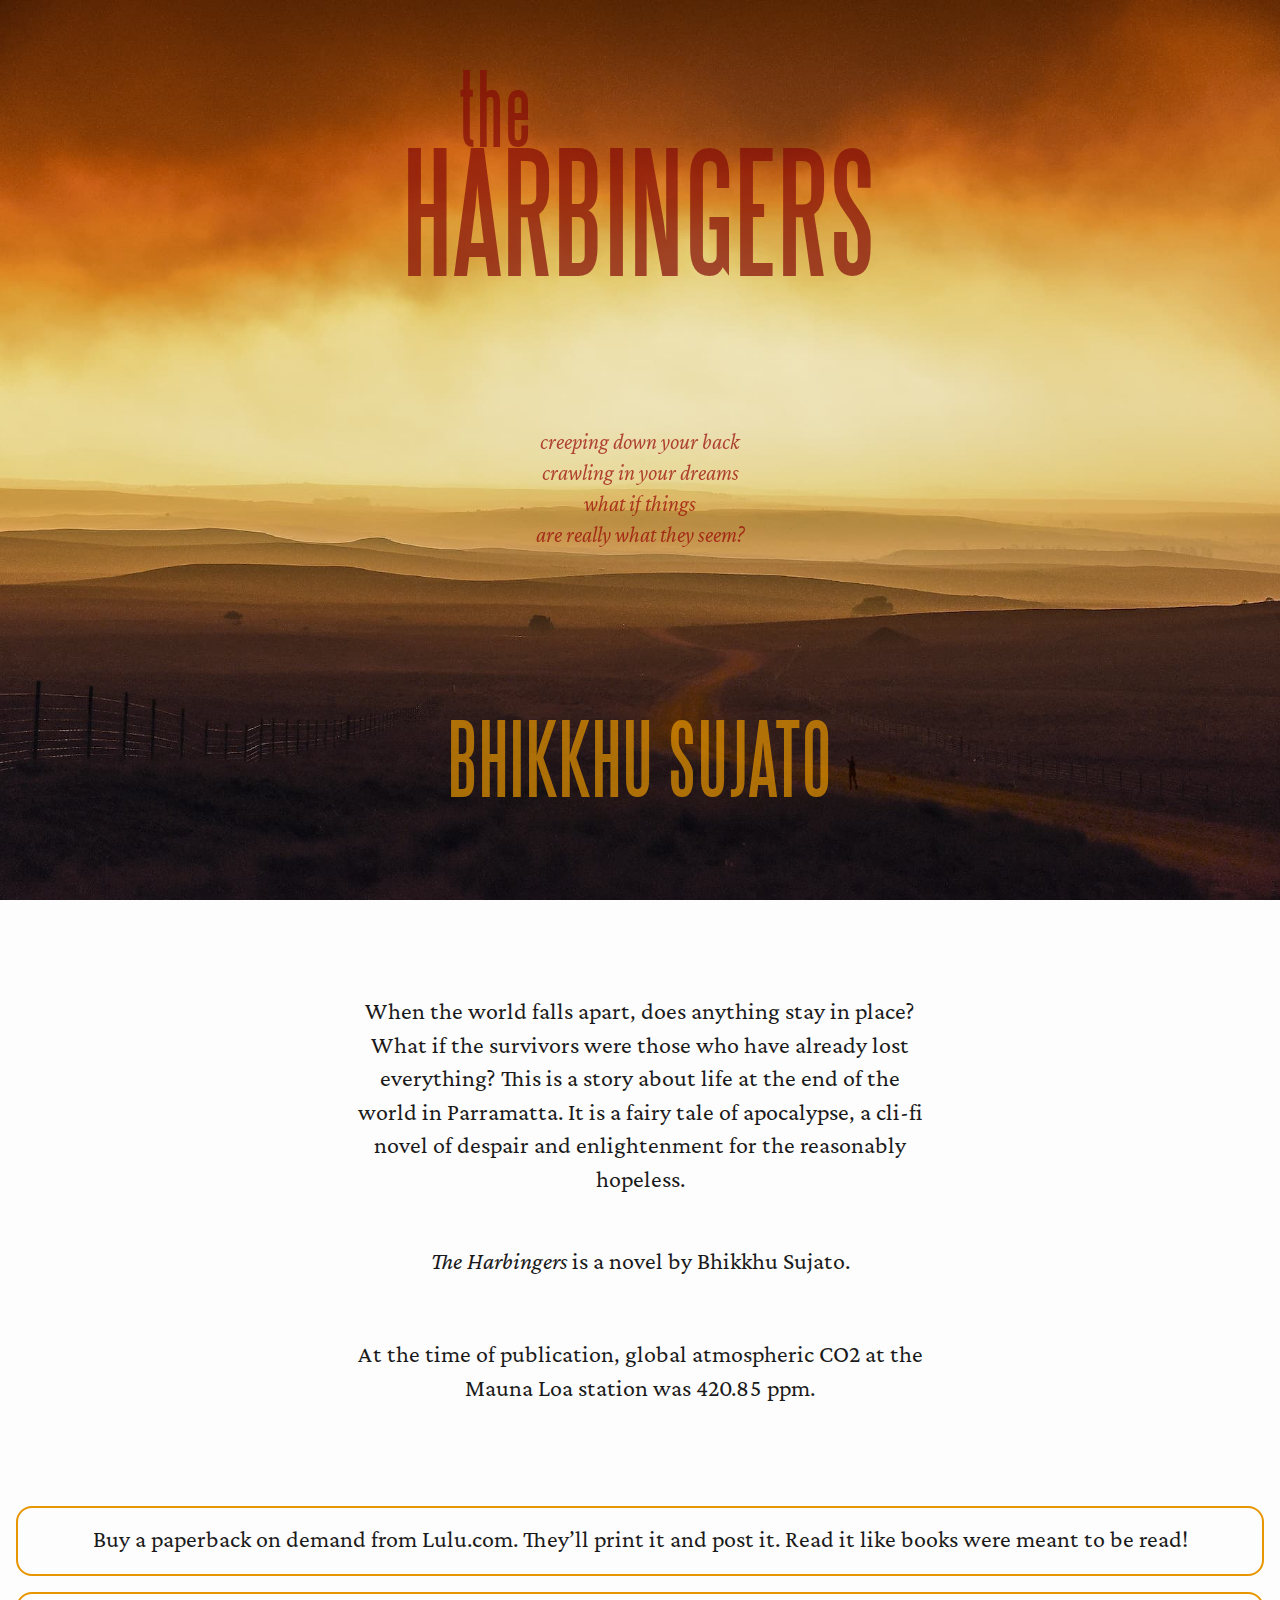
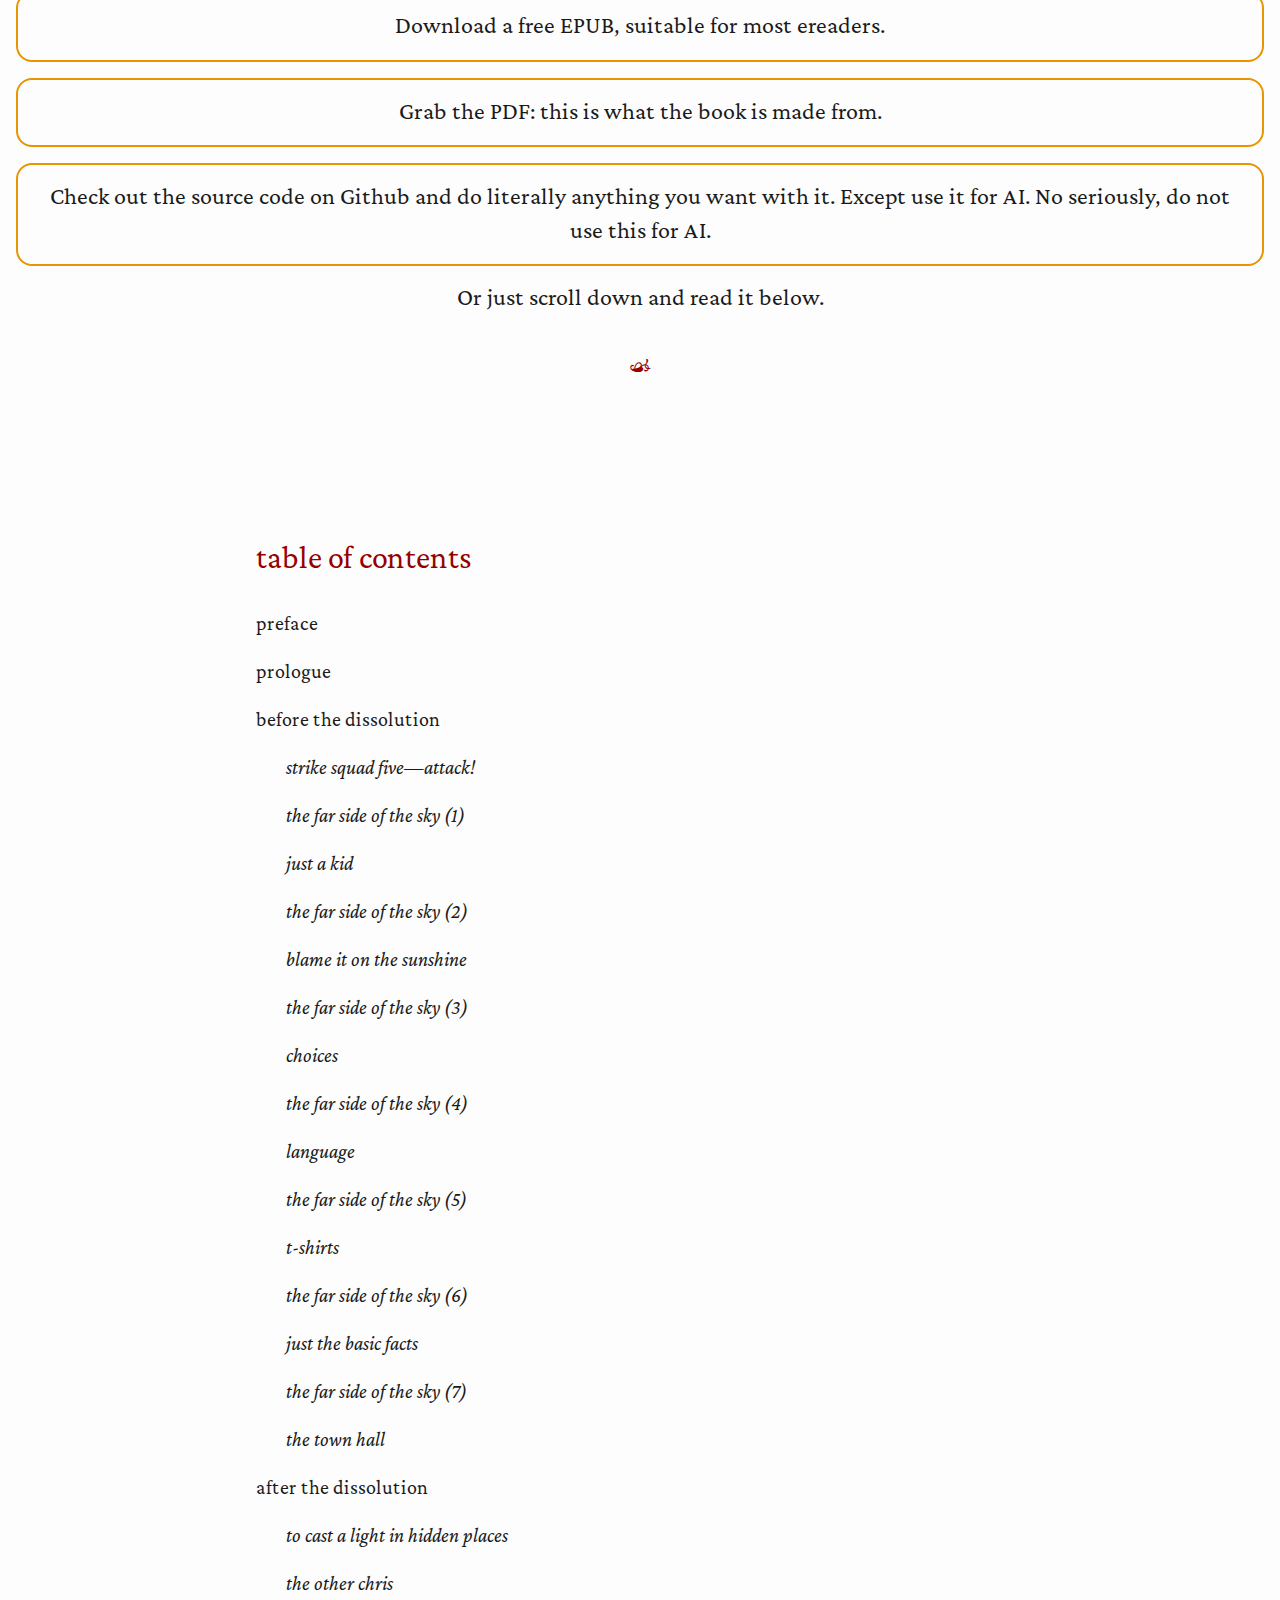
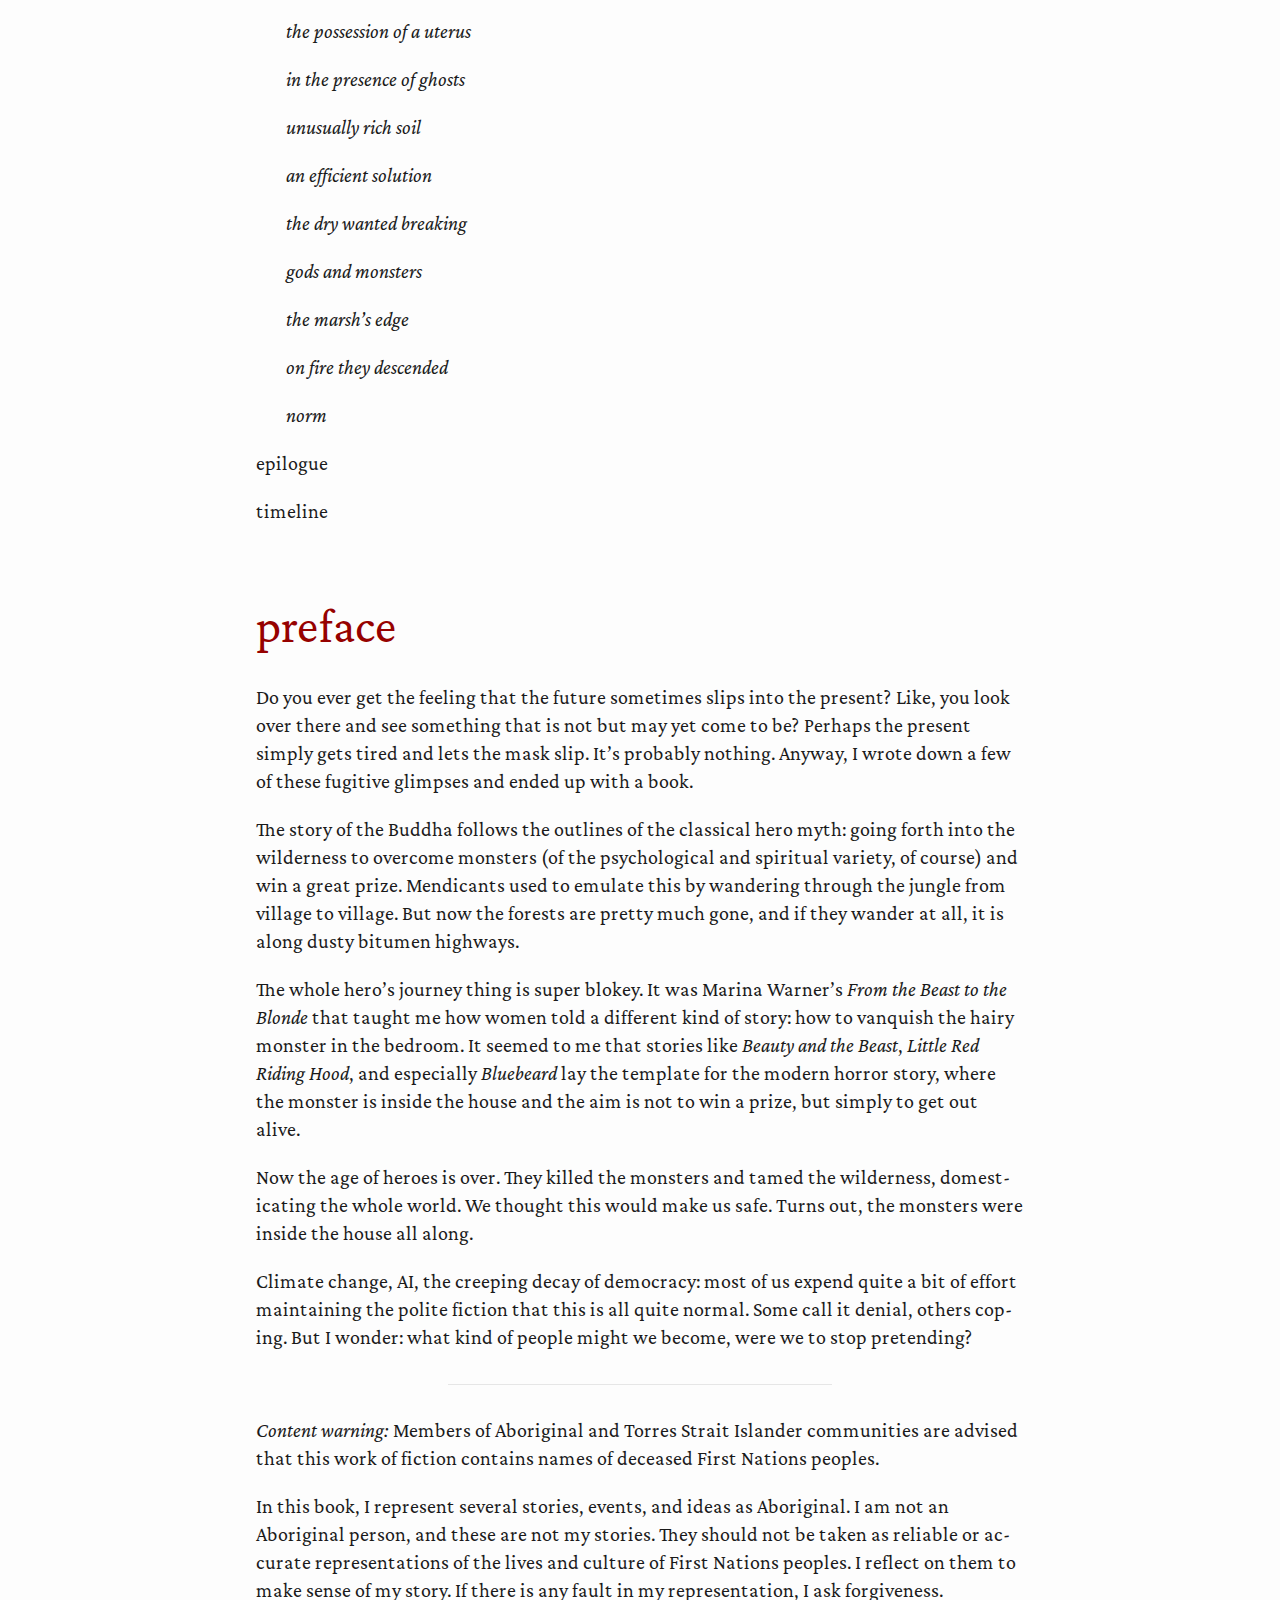
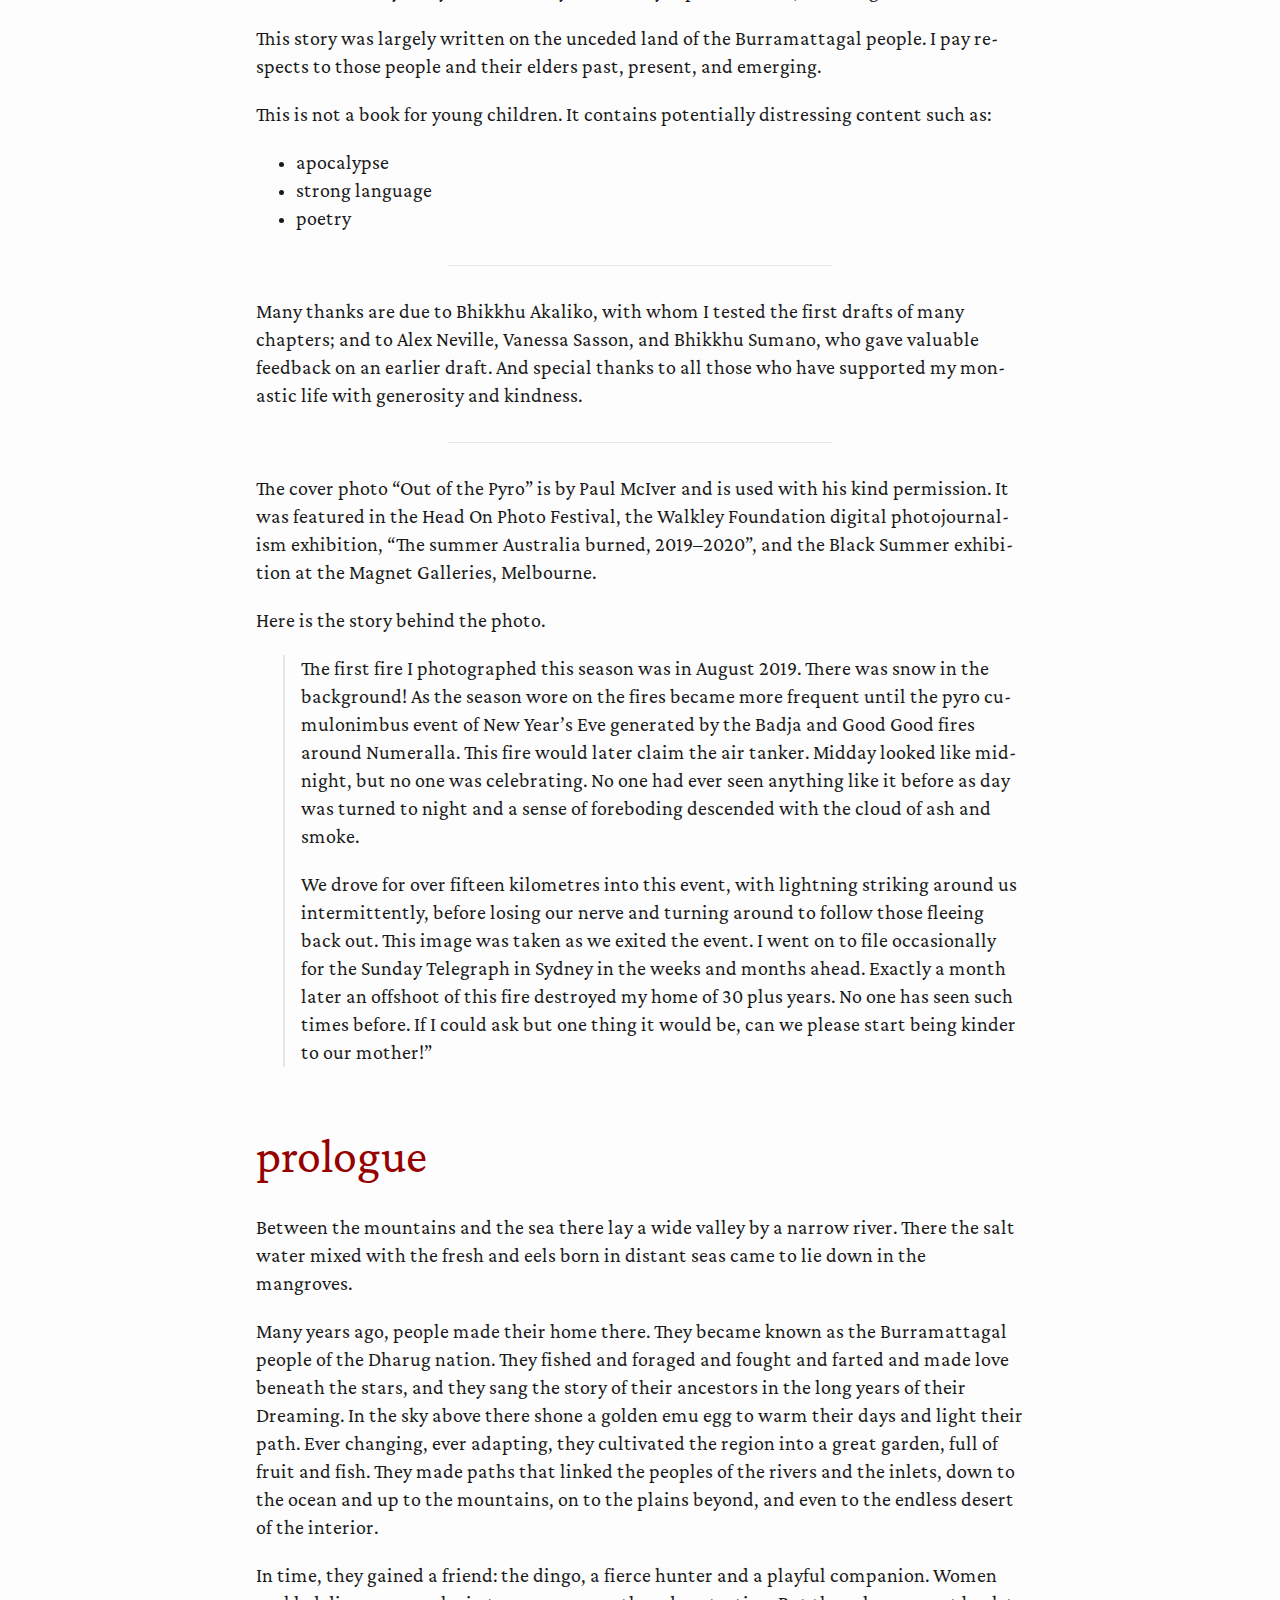
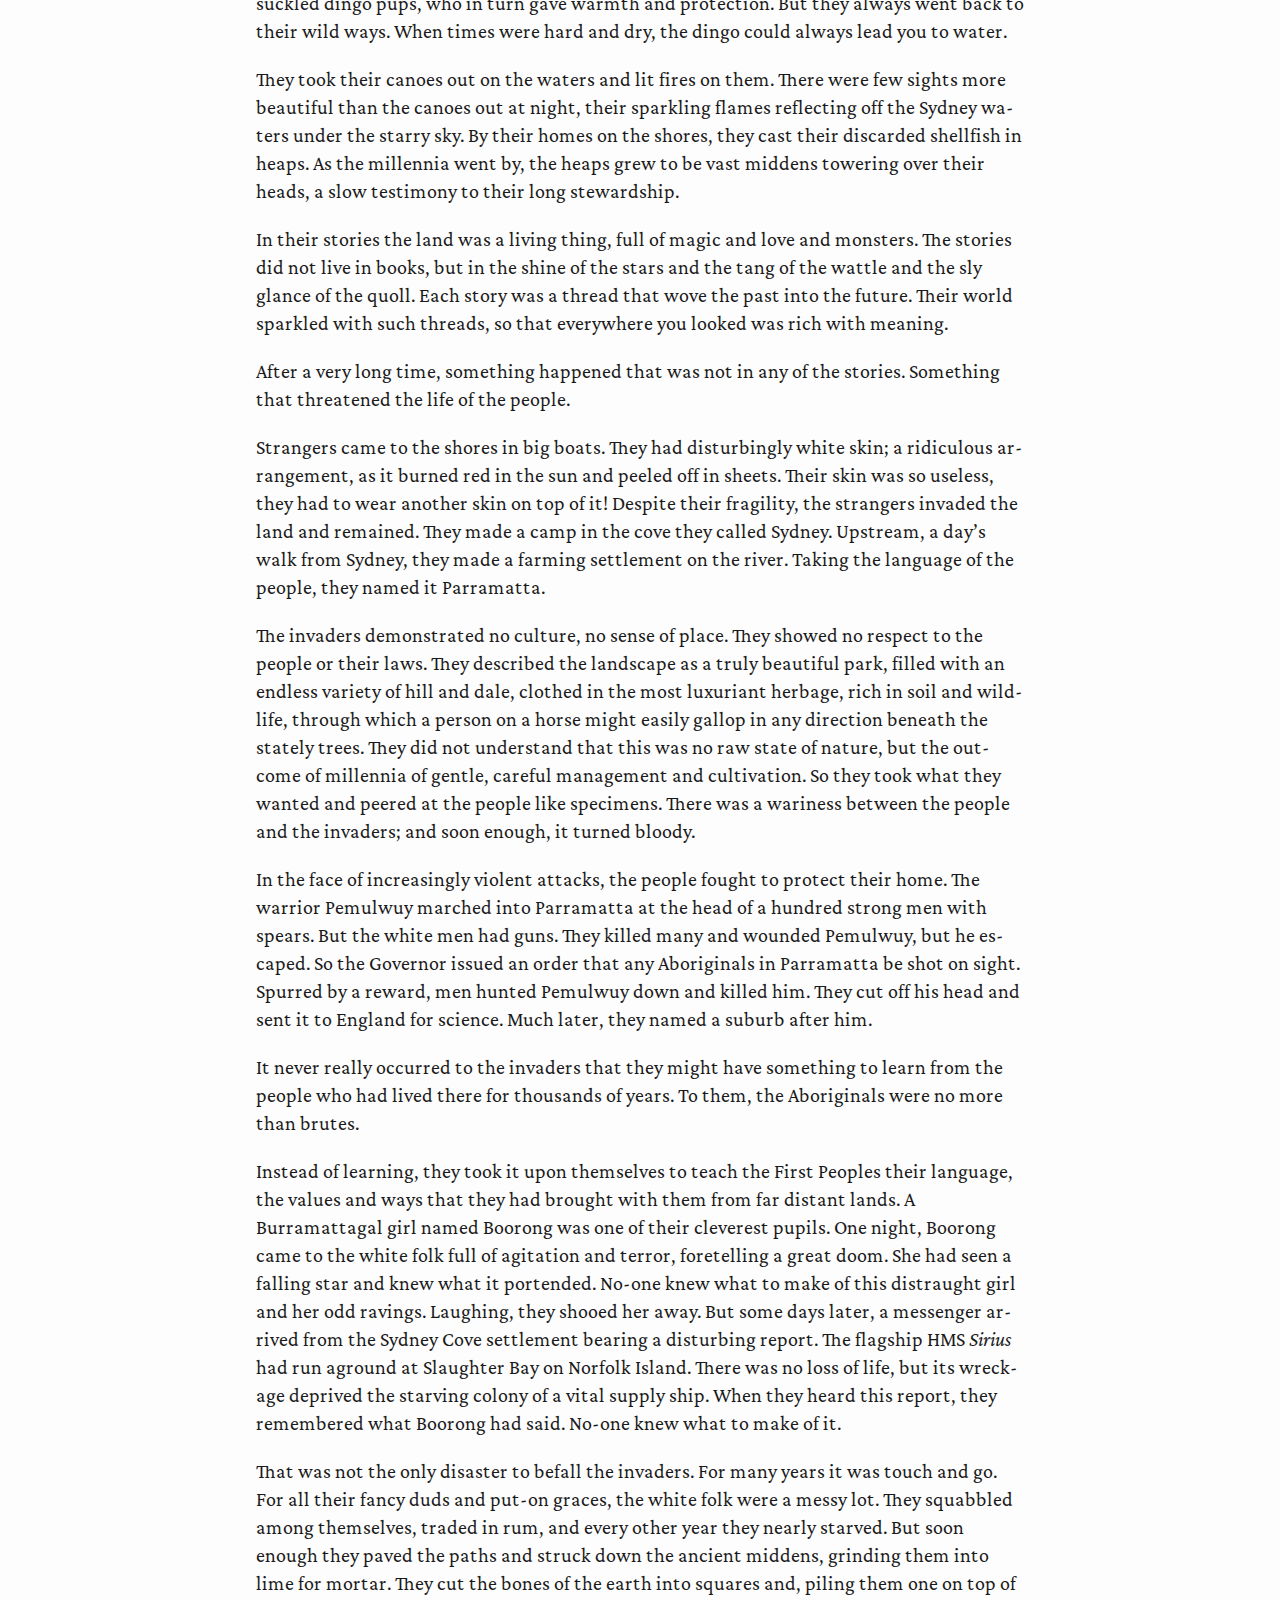
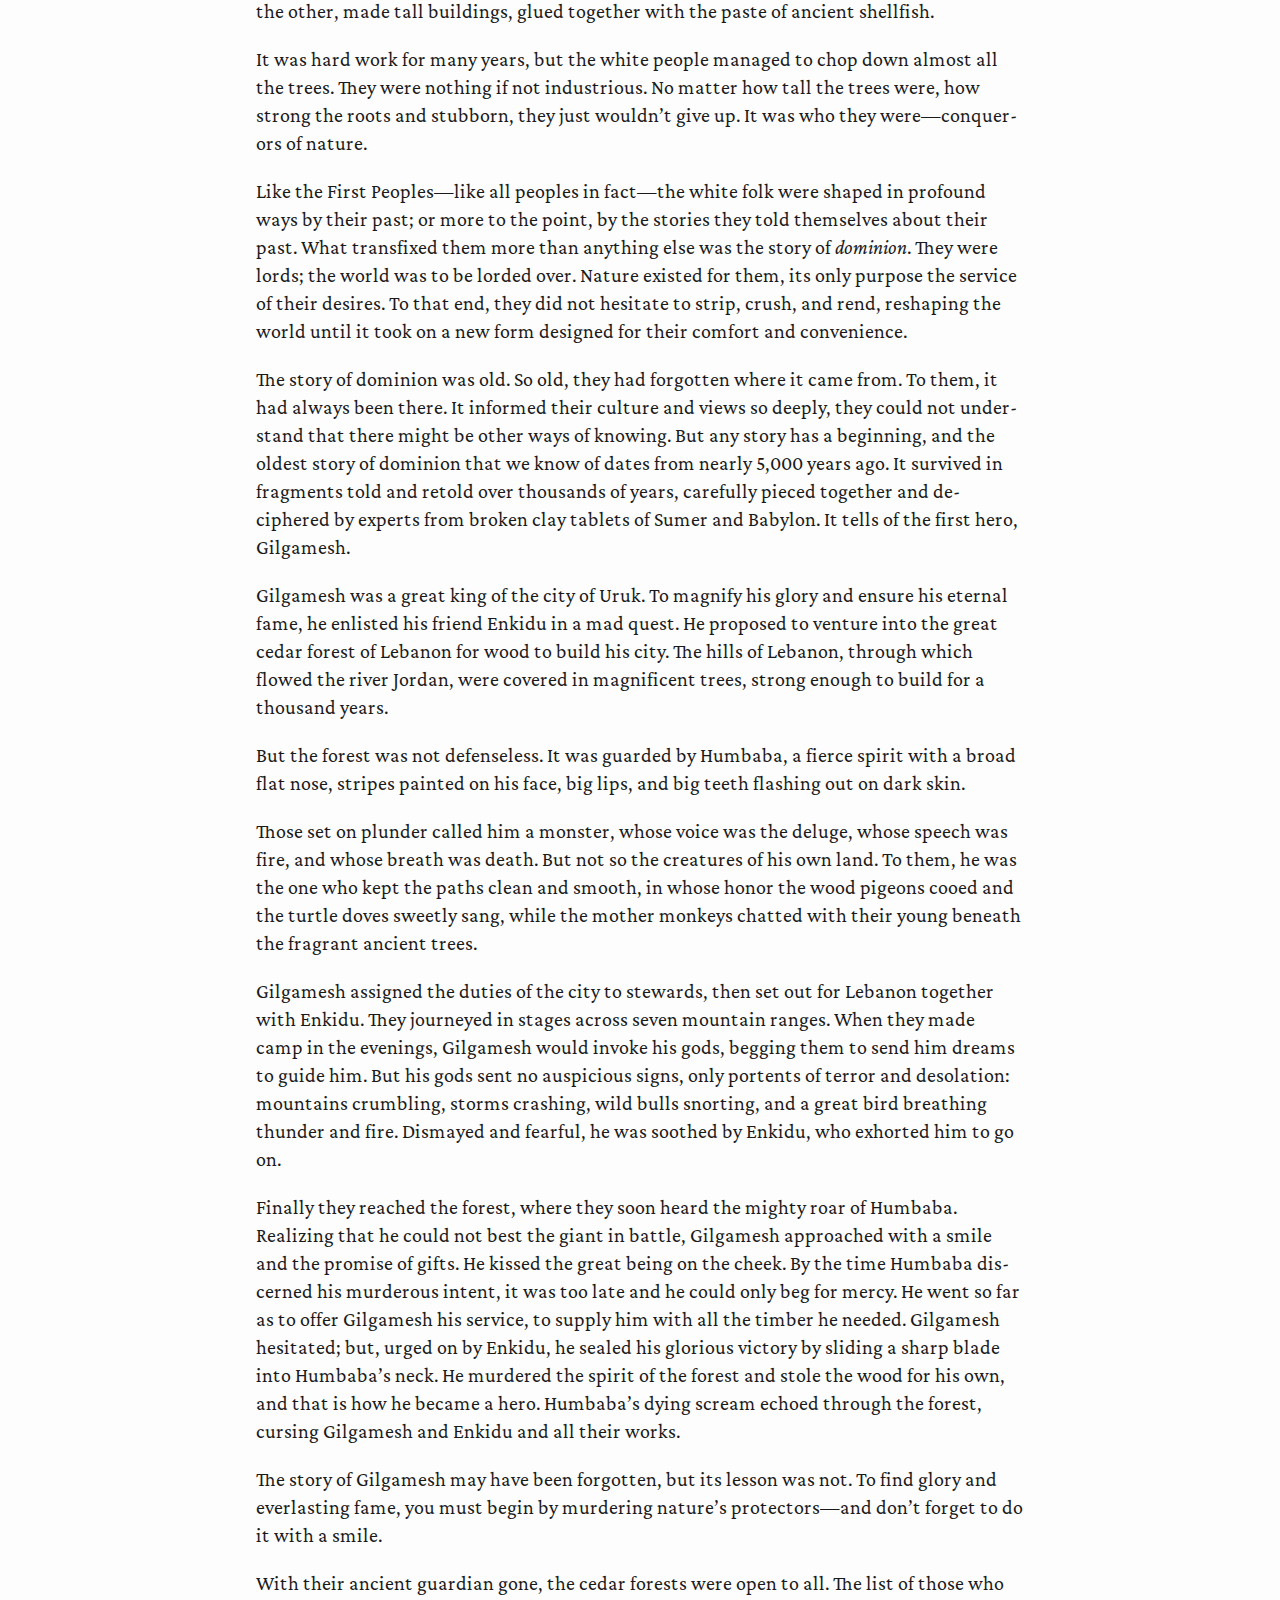
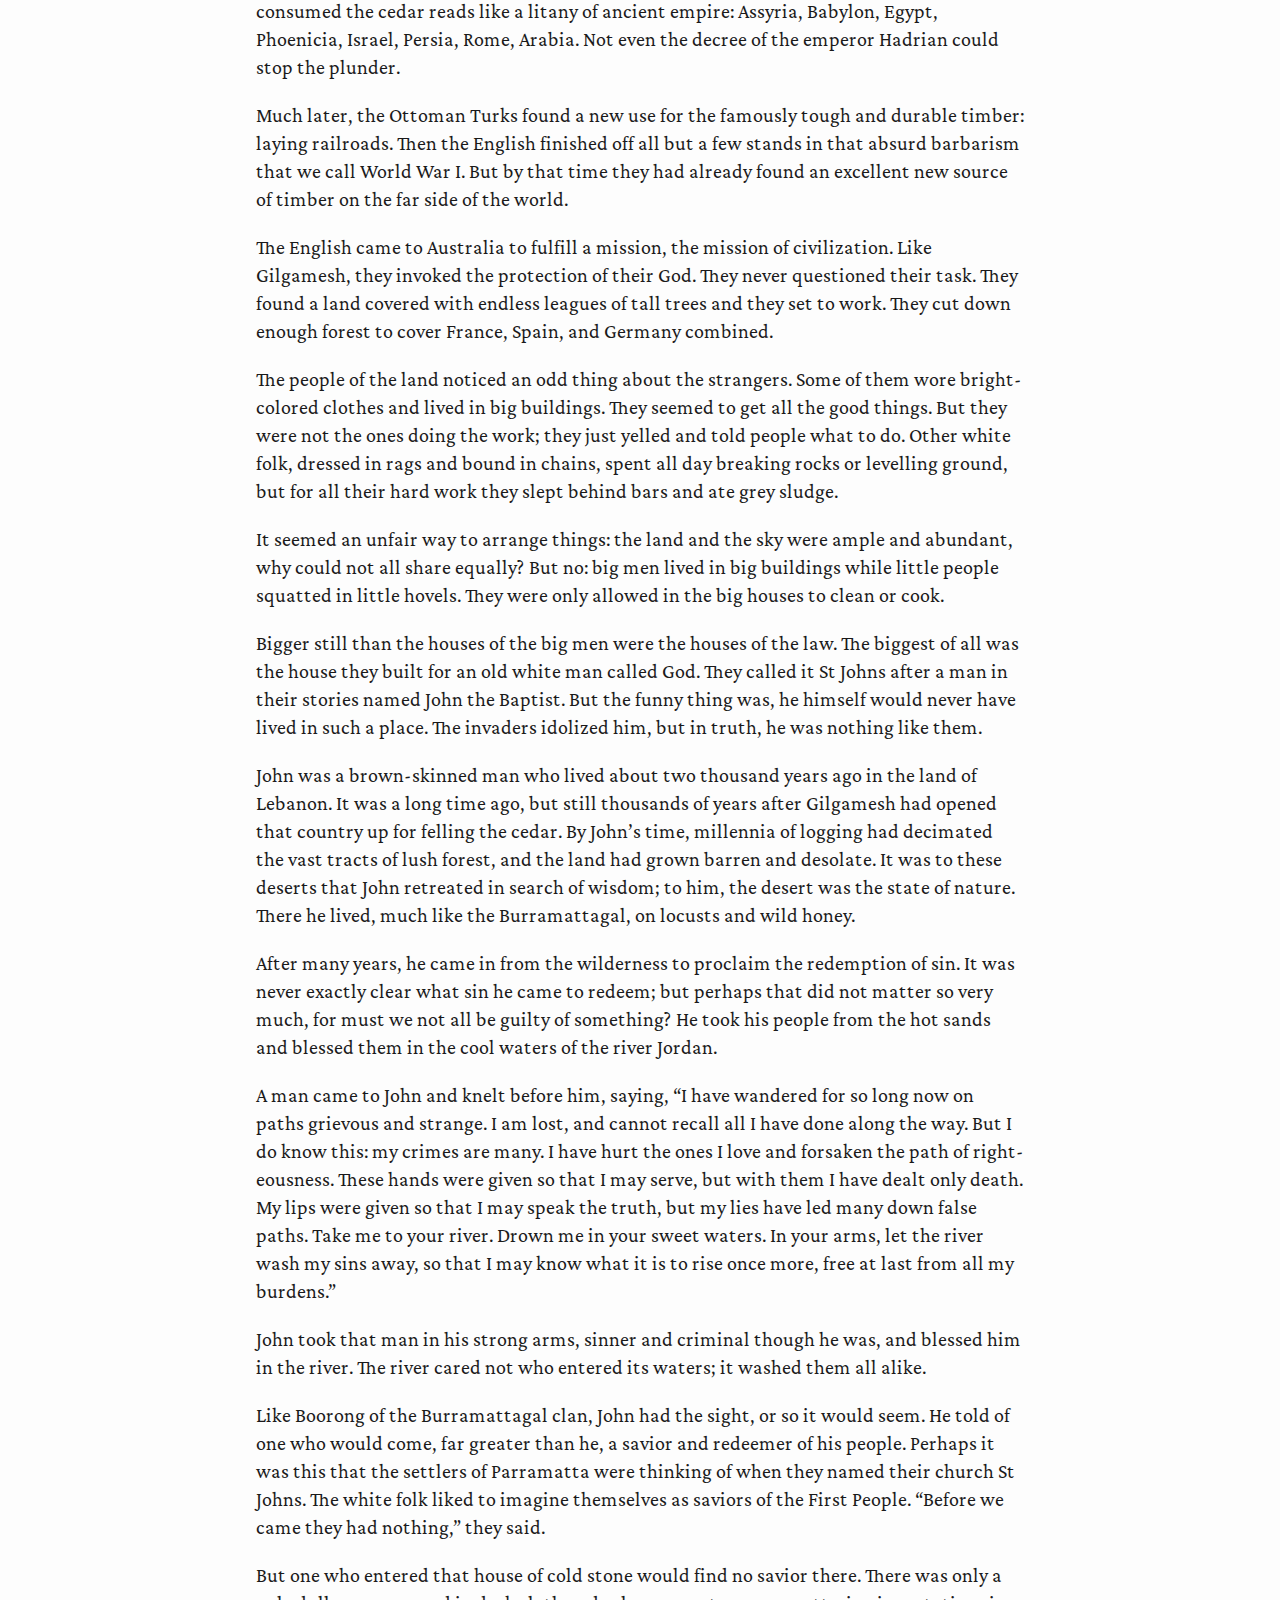
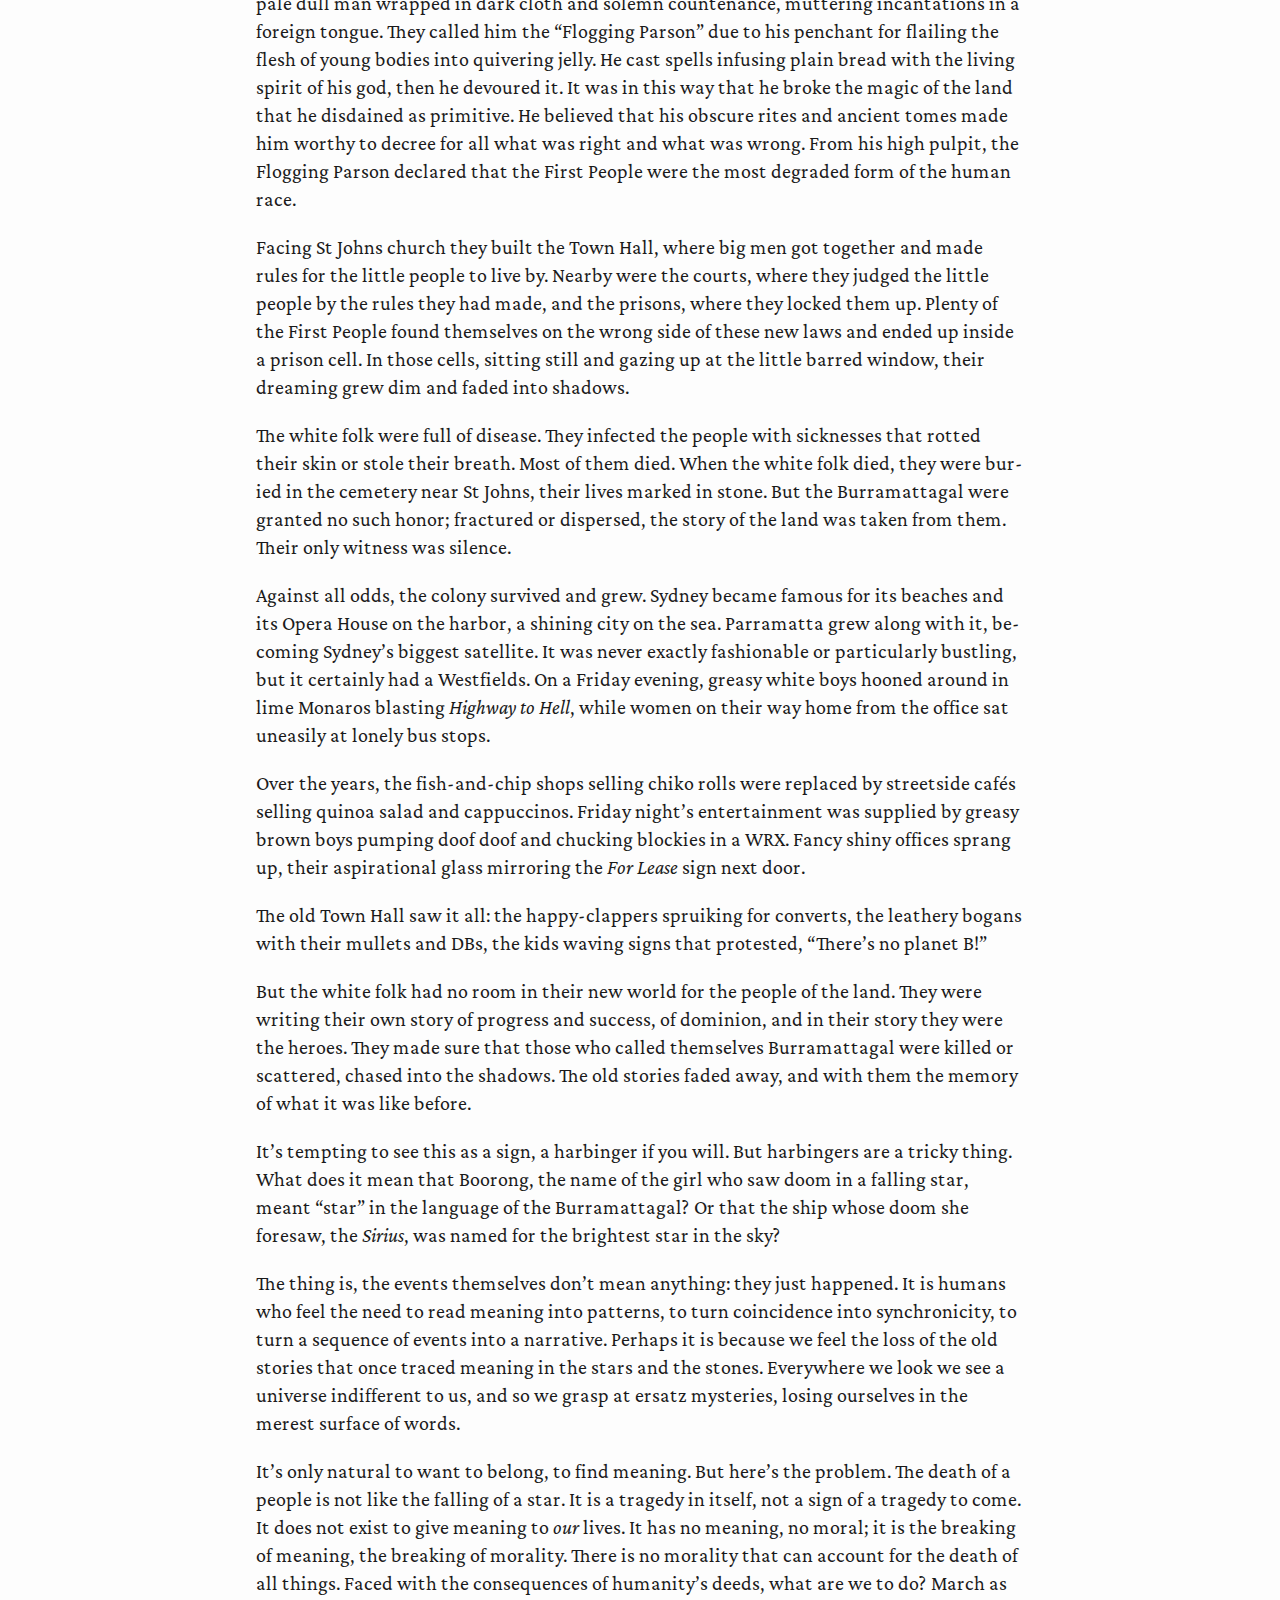
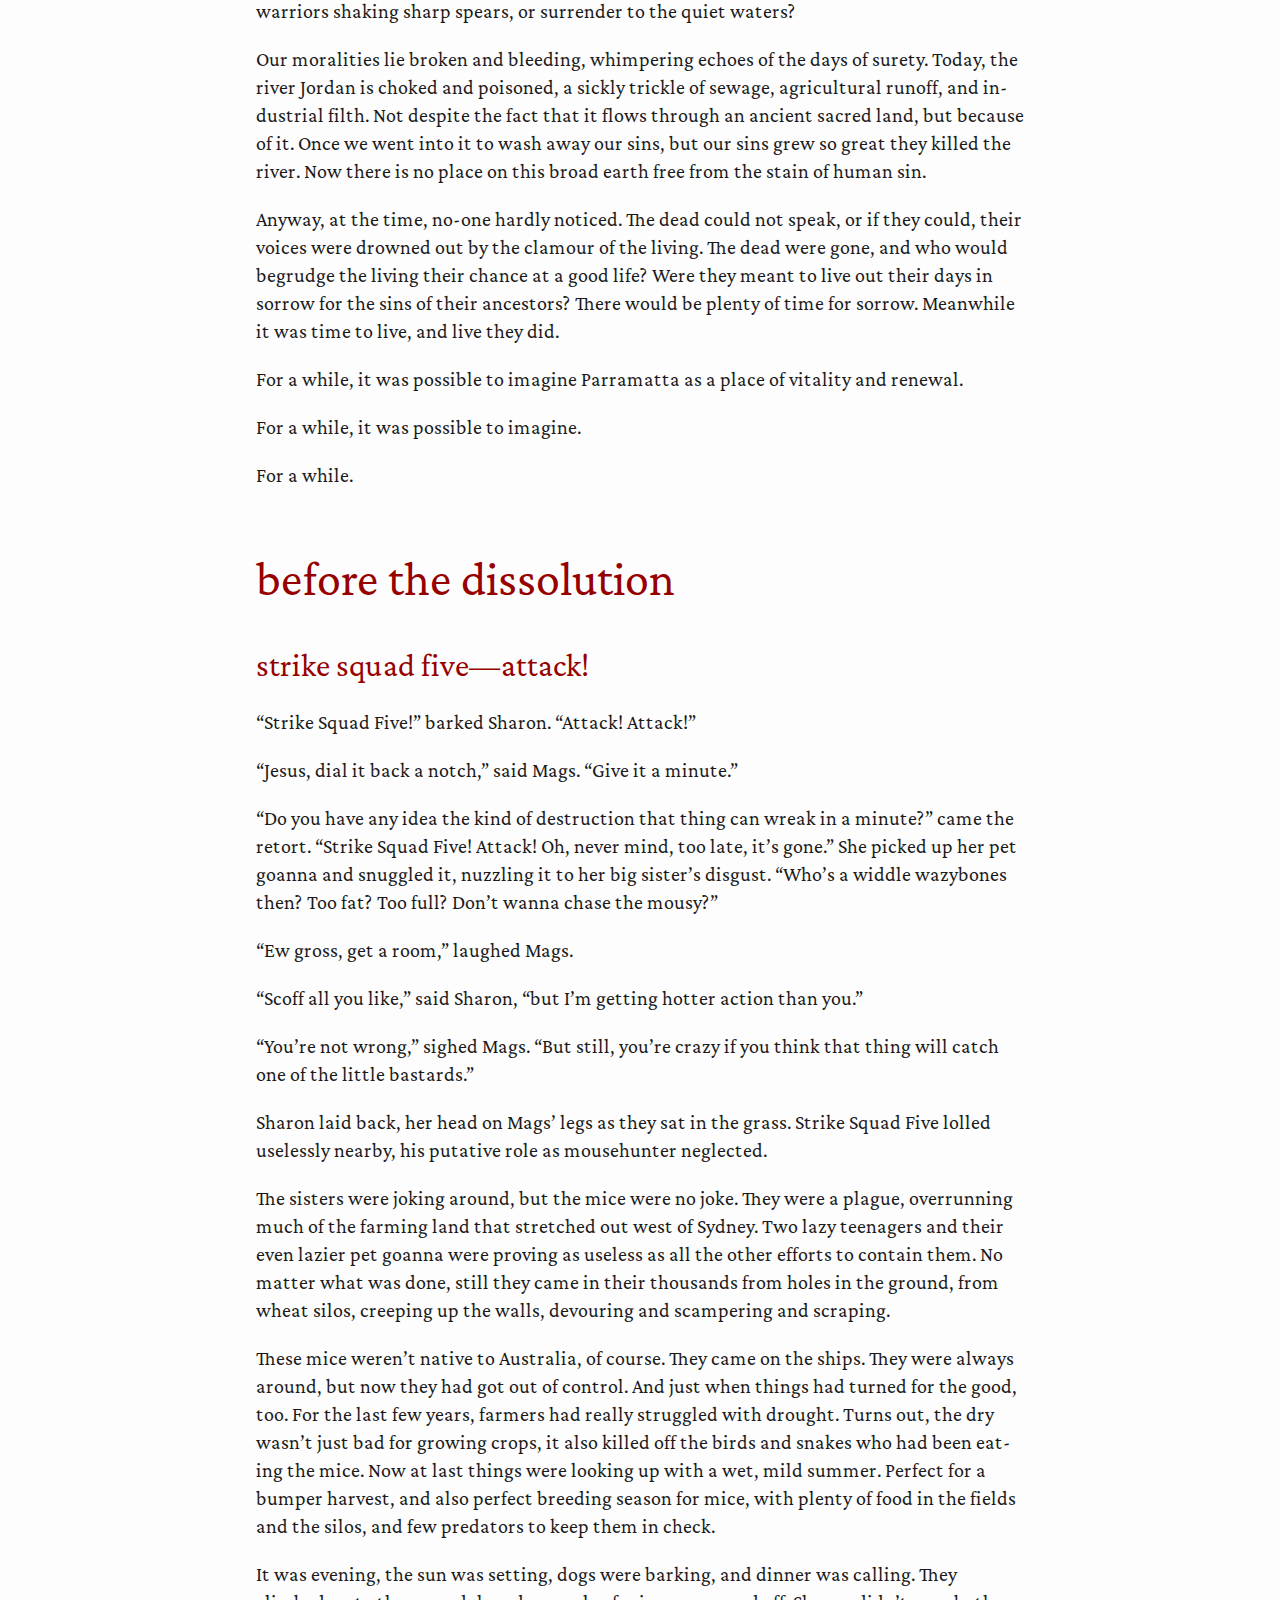
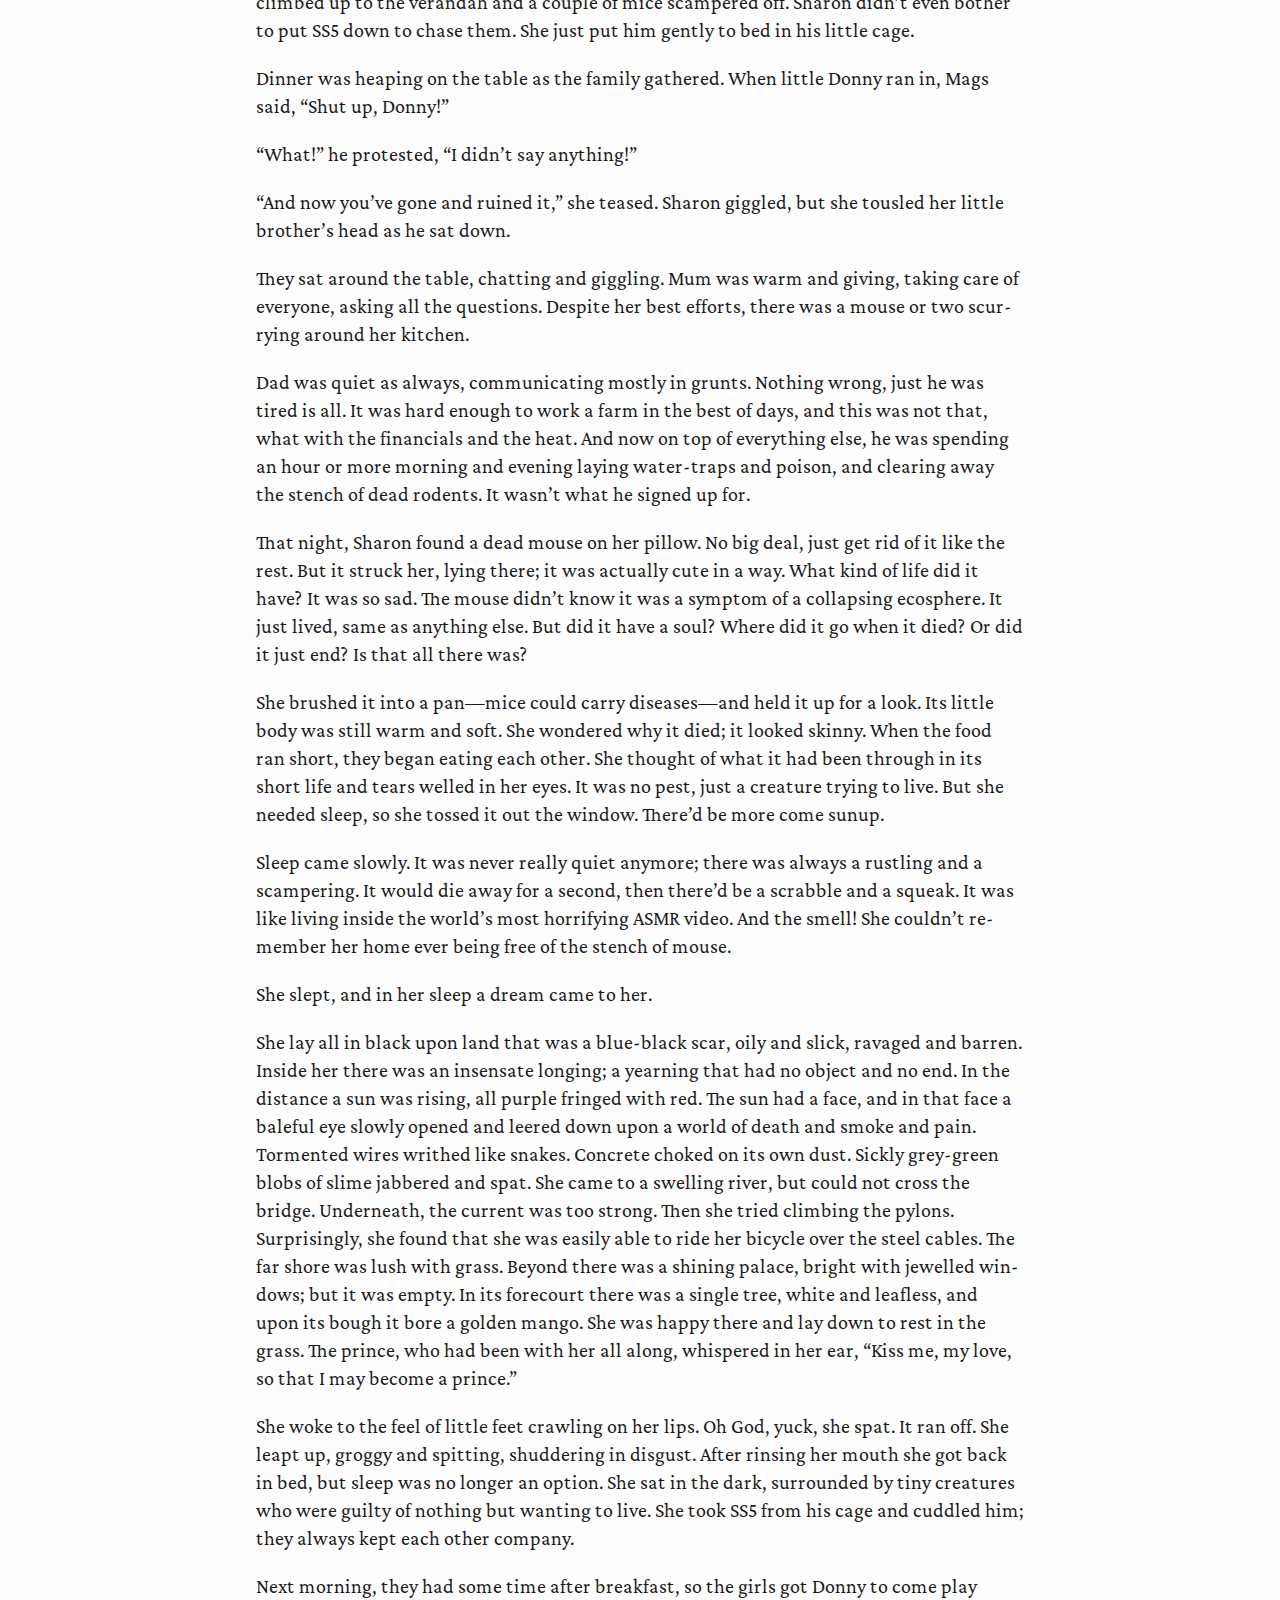
==== commit 0847c333: "Update index.html" ====
--- a/index.html
+++ b/index.html
@@ -529,7 +529,7 @@
 <p>After many years, he came in from the wilderness to proclaim the redemption of sin. It was never exactly clear what sin he came to redeem; but perhaps that did not matter so very much, for must we not all be guilty of something? He took his people from the hot sands and blessed them in the cool waters of the river Jordan.</p>
 <p>A man came to John and knelt before him, saying, “I have wandered for so long now on paths grievous and strange. I am lost, and cannot recall all I have done along the way. But I do know this: my crimes are many. I have hurt the ones I love and forsaken the path of righteousness. These hands were given so that I may serve, but with them I have dealt only death. My lips were given so that I may speak the truth, but my lies have led many down false paths. Take me to your river. Drown me in your sweet waters. In your arms, let the river wash my sins away, so that I may know what it is to rise once more, free at last from all my burdens.”</p>
 <p>John took that man in his strong arms, sinner and criminal though he was, and blessed him in the river. The river cared not who entered its waters; it washed them all alike.</p>
-<p>Like Boorong of the Burramattagal clan, John had the sight, or so it would seem. He told of one who would come, far greater than he, a savior and redeemer of his people. Perhaps it was this that the the settlers of Parramatta were thinking of when they named their church St Johns. The white folk liked to imagine themselves as saviors of the First People. “Before we came they had nothing,” they said.</p>
+<p>Like Boorong of the Burramattagal clan, John had the sight, or so it would seem. He told of one who would come, far greater than he, a savior and redeemer of his people. Perhaps it was this that the settlers of Parramatta were thinking of when they named their church St Johns. The white folk liked to imagine themselves as saviors of the First People. “Before we came they had nothing,” they said.</p>
 <p>But one who entered that house of cold stone would find no savior there. There was only a pale dull man wrapped in dark cloth and solemn countenance, muttering incantations in a foreign tongue. They called him the “Flogging Parson” due to his penchant for flailing the flesh of young bodies into quivering jelly. He cast spells infusing plain bread with the living spirit of his god, then he devoured it. It was in this way that he broke the magic of the land that he disdained as primitive. He believed that his obscure rites and ancient tomes made him worthy to decree for all what was right and what was wrong. From his high pulpit, the Flogging Parson declared that the First People were the most degraded form of the human race.</p>
 <p>Facing St Johns church they built the Town Hall, where big men got together and made rules for the little people to live by. Nearby were the courts, where they judged the little people by the rules they had made, and the prisons, where they locked them up. Plenty of the First People found themselves on the wrong side of these new laws and ended up inside a prison cell. In those cells, sitting still and gazing up at the little barred window, their dreaming grew dim and faded into shadows.</p>
 <p>The white folk were full of disease. They infected the people with sicknesses that rotted their skin or stole their breath. Most of them died. When the white folk died, they were buried in the cemetery near St Johns, their lives marked in stone. But the Burramattagal were granted no such honor; fractured or dispersed, the story of the land was taken from them. Their only witness was silence.</p>
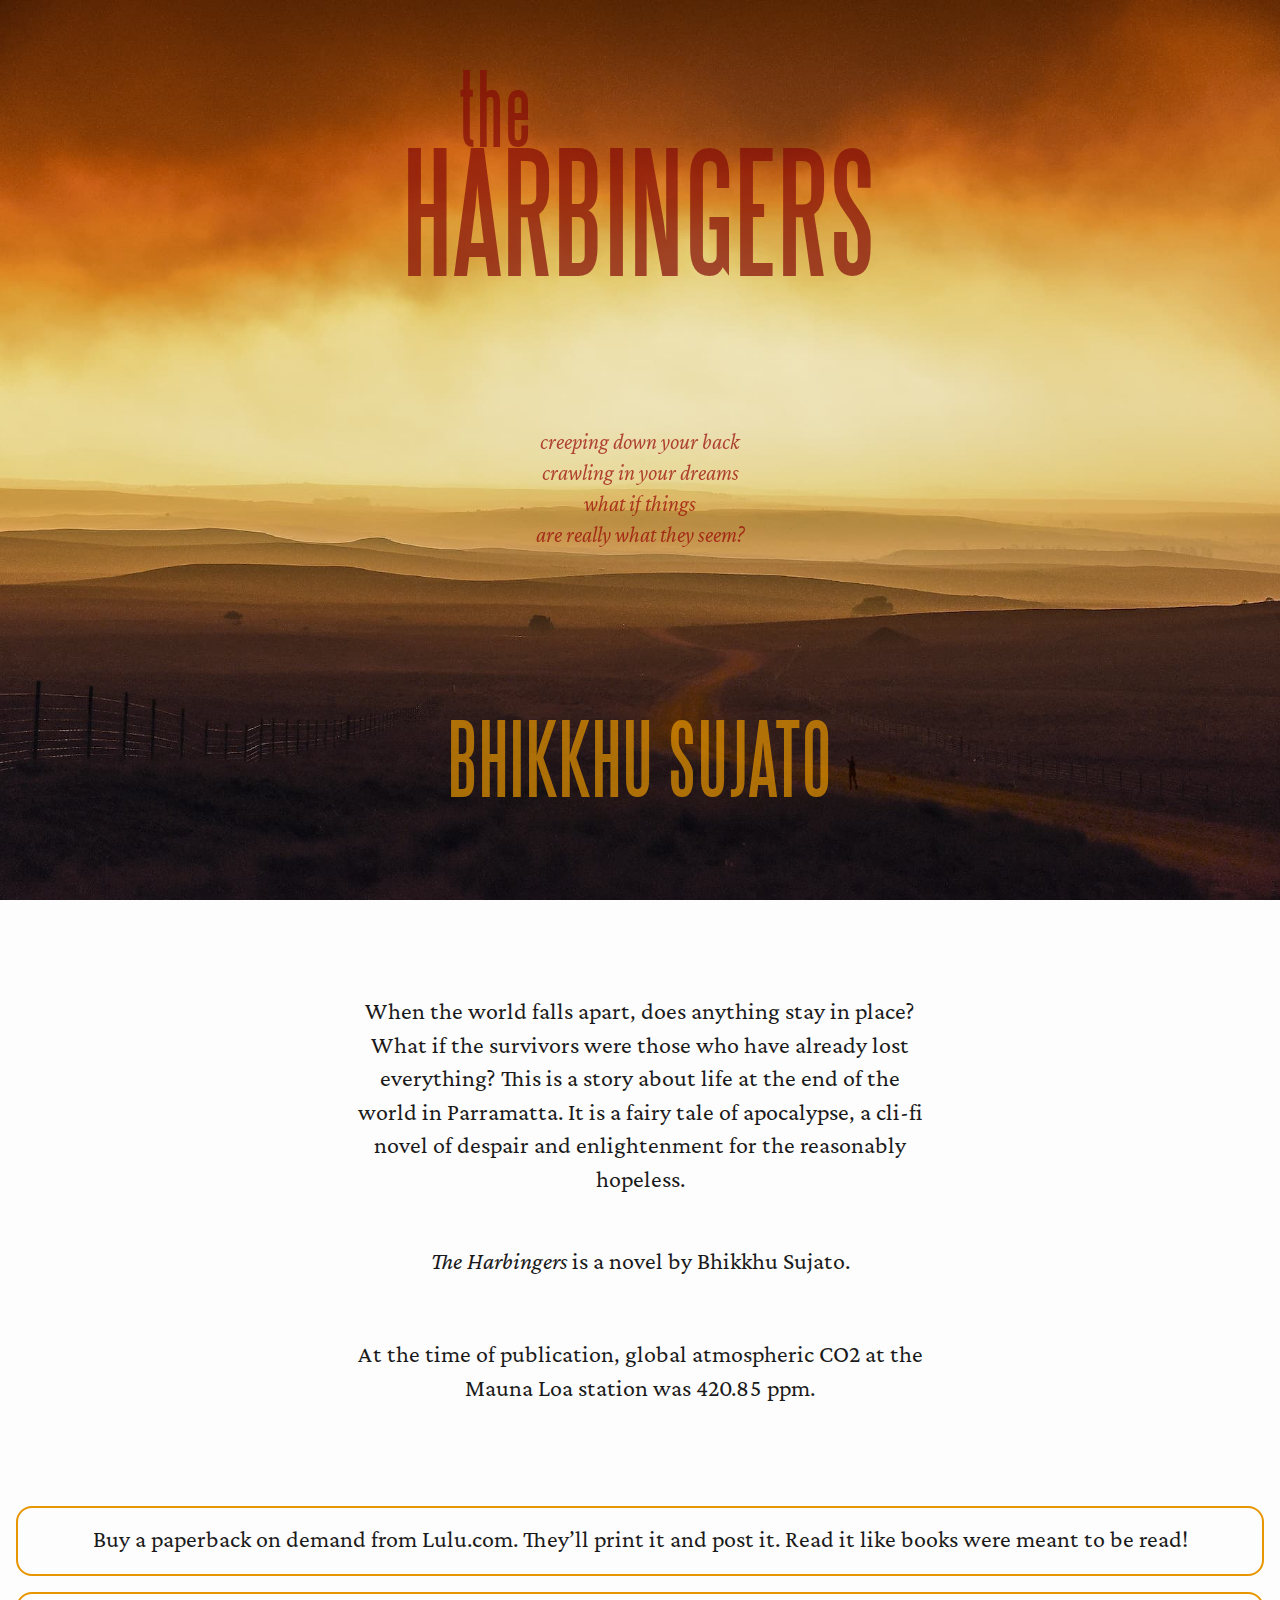
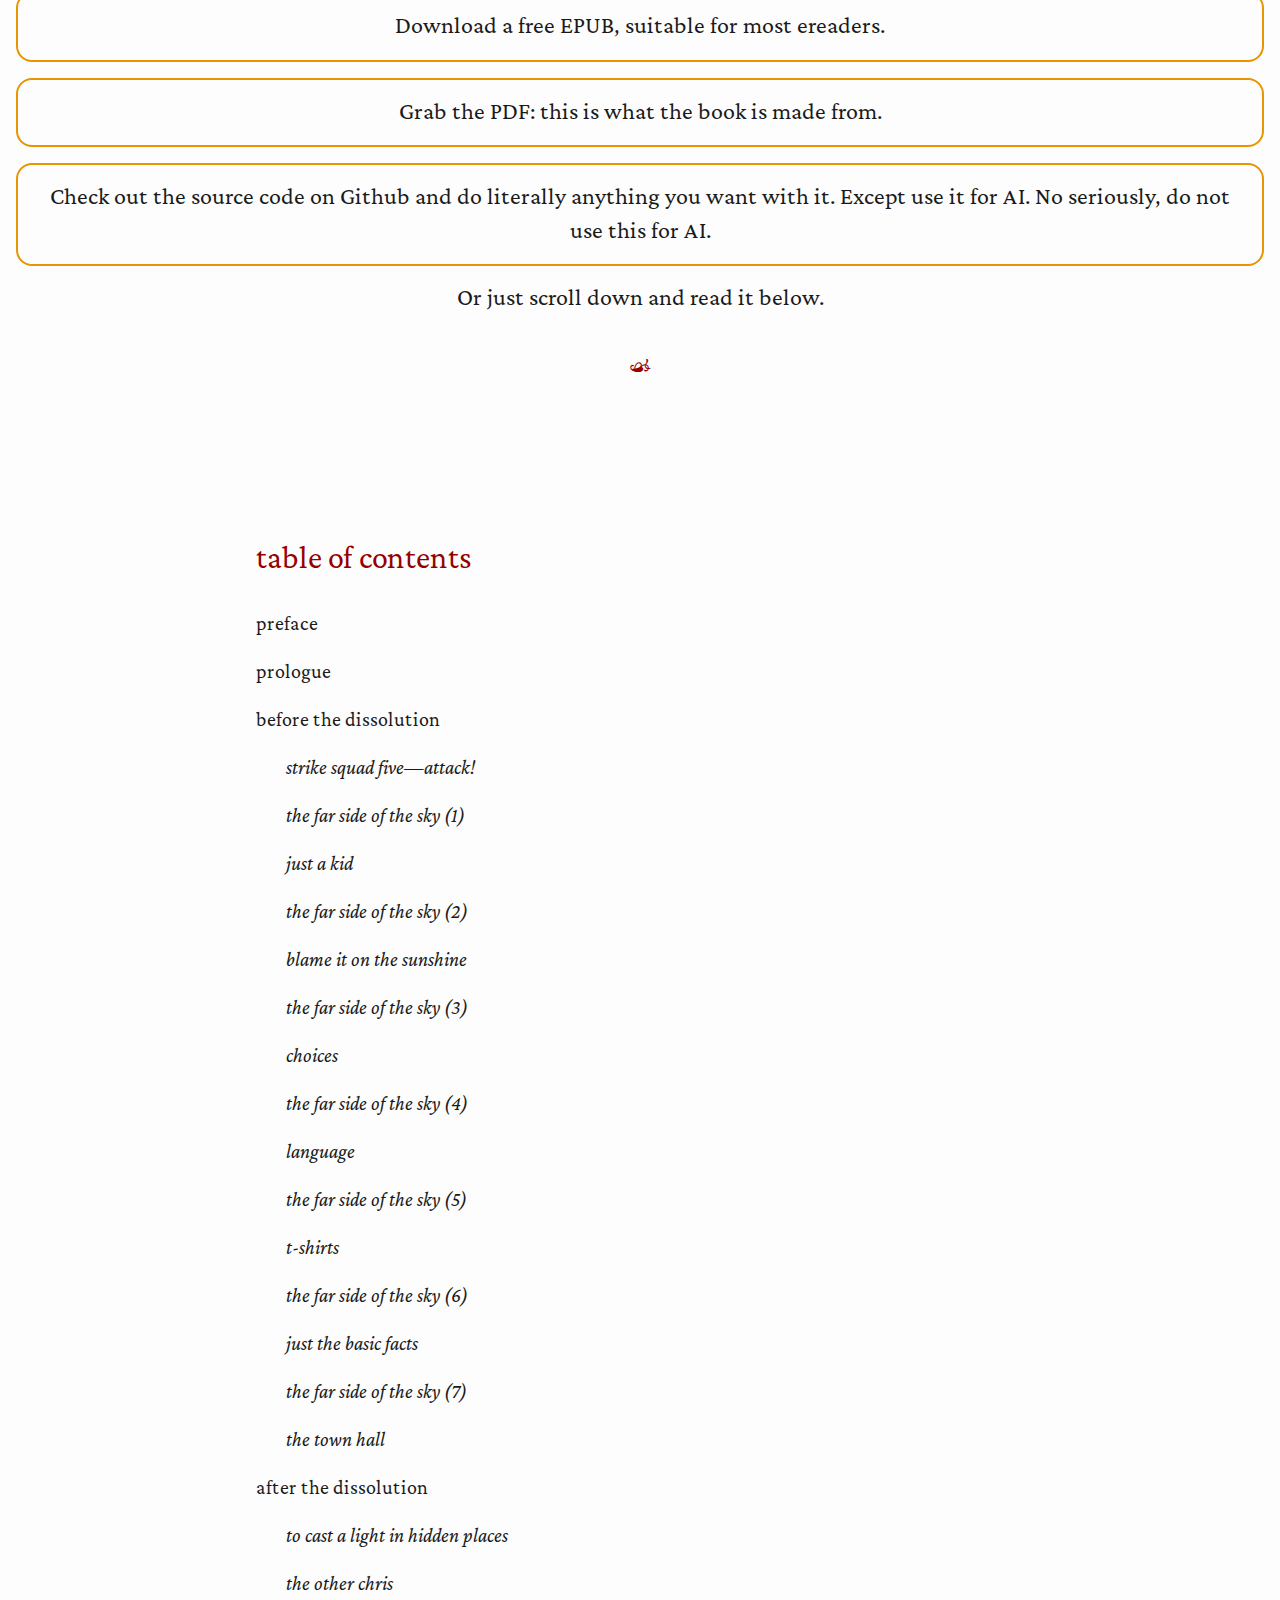
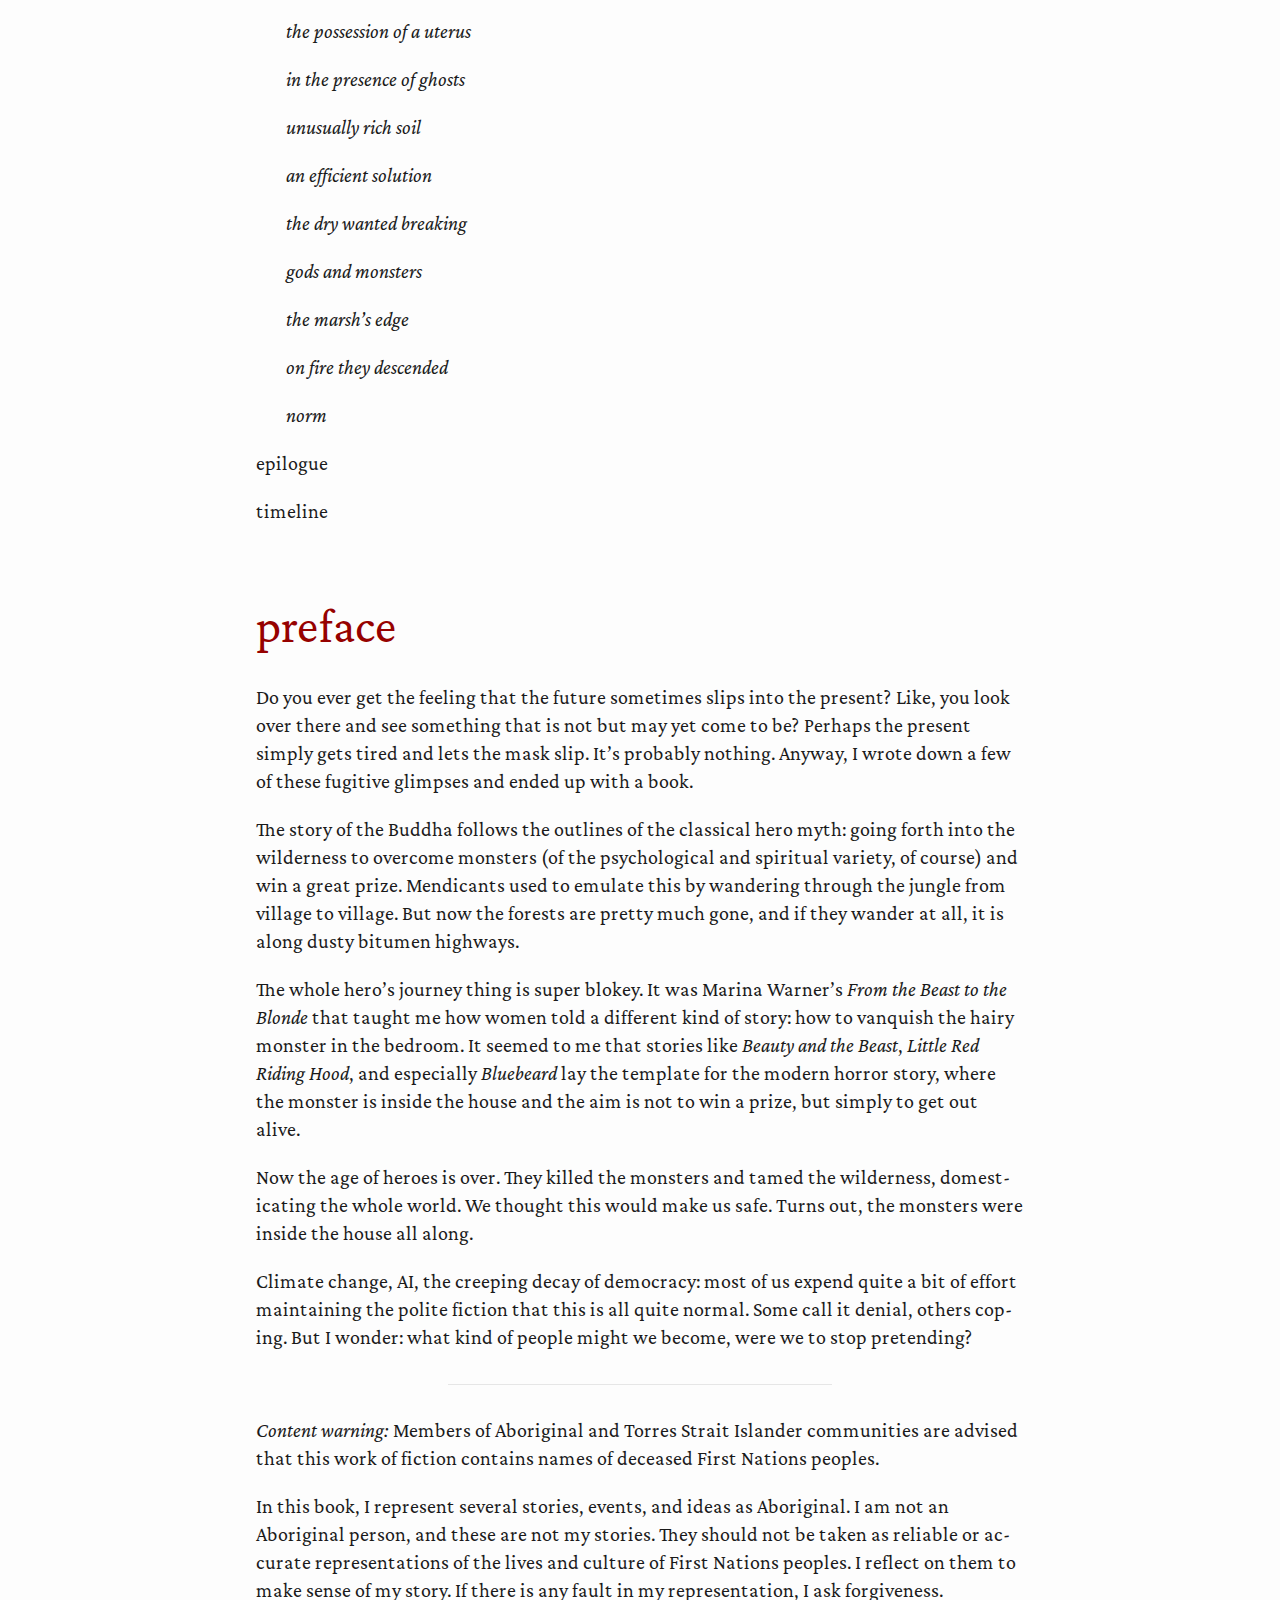
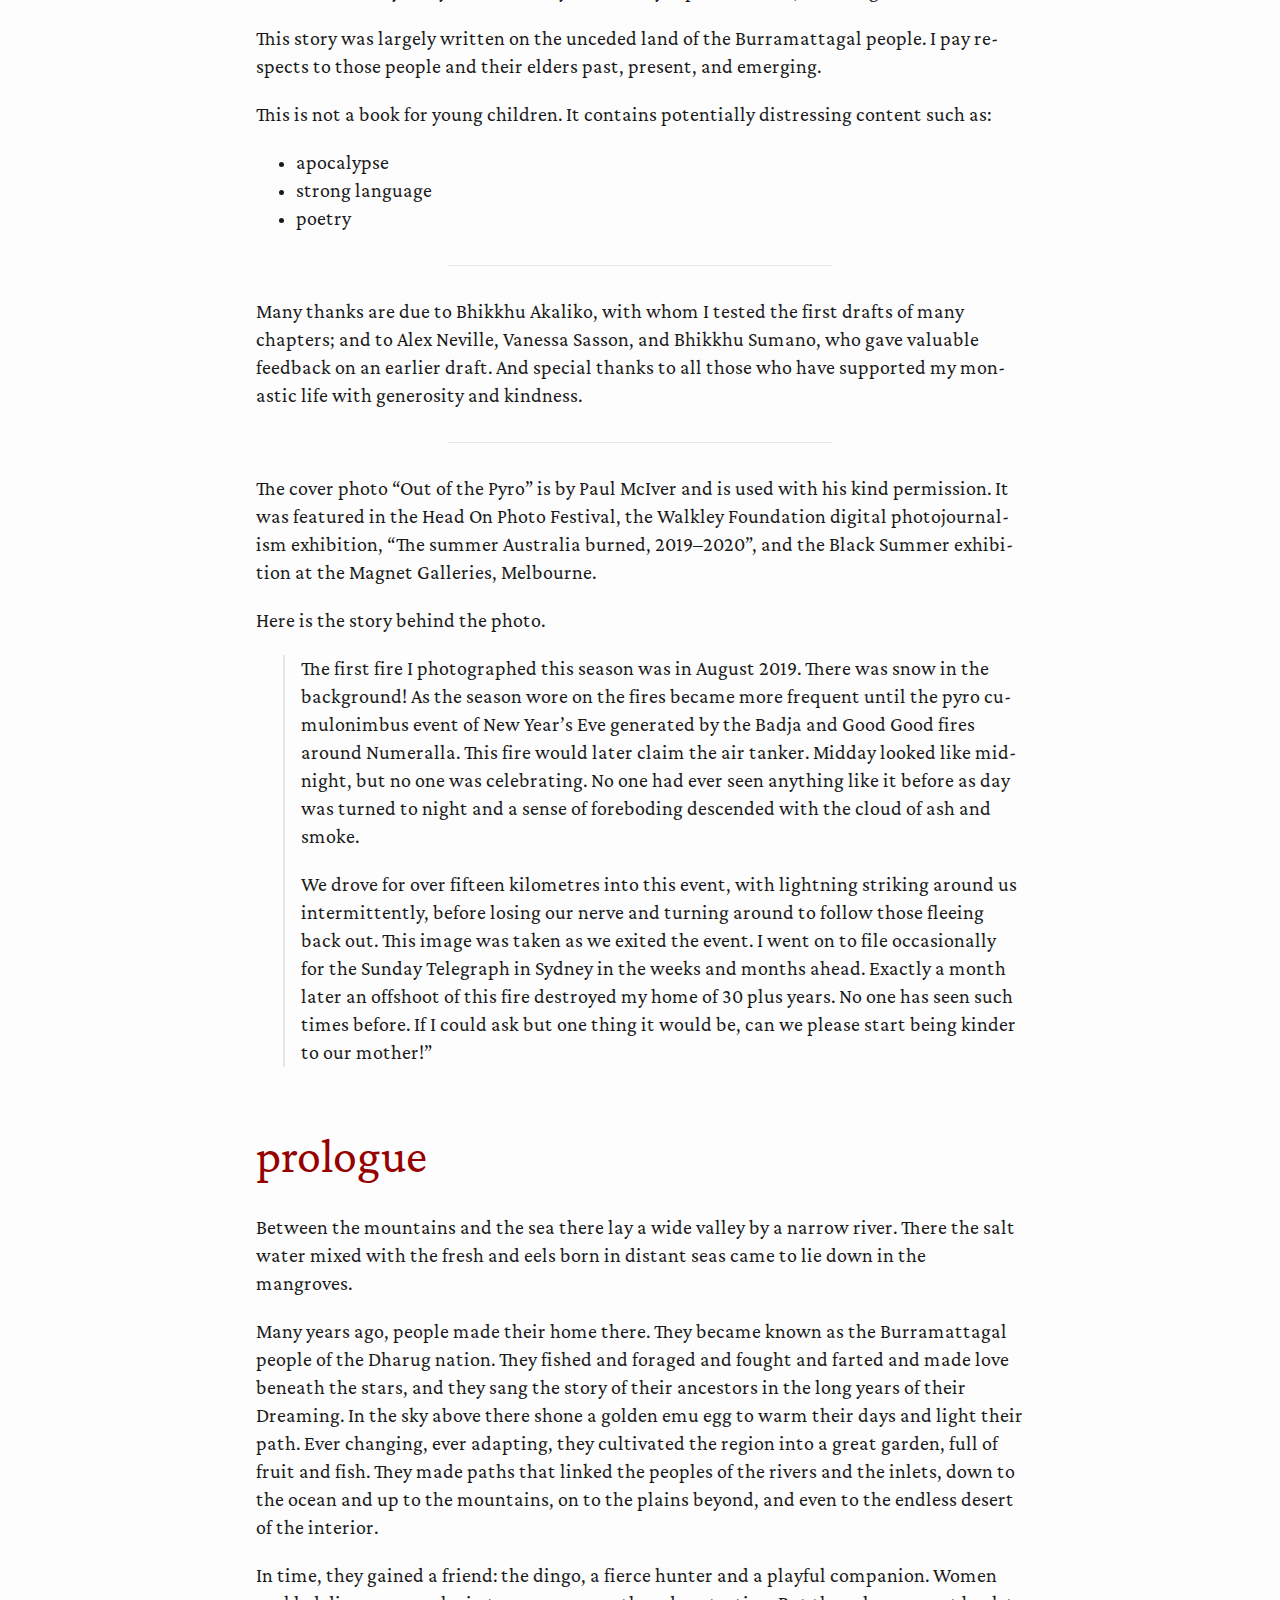
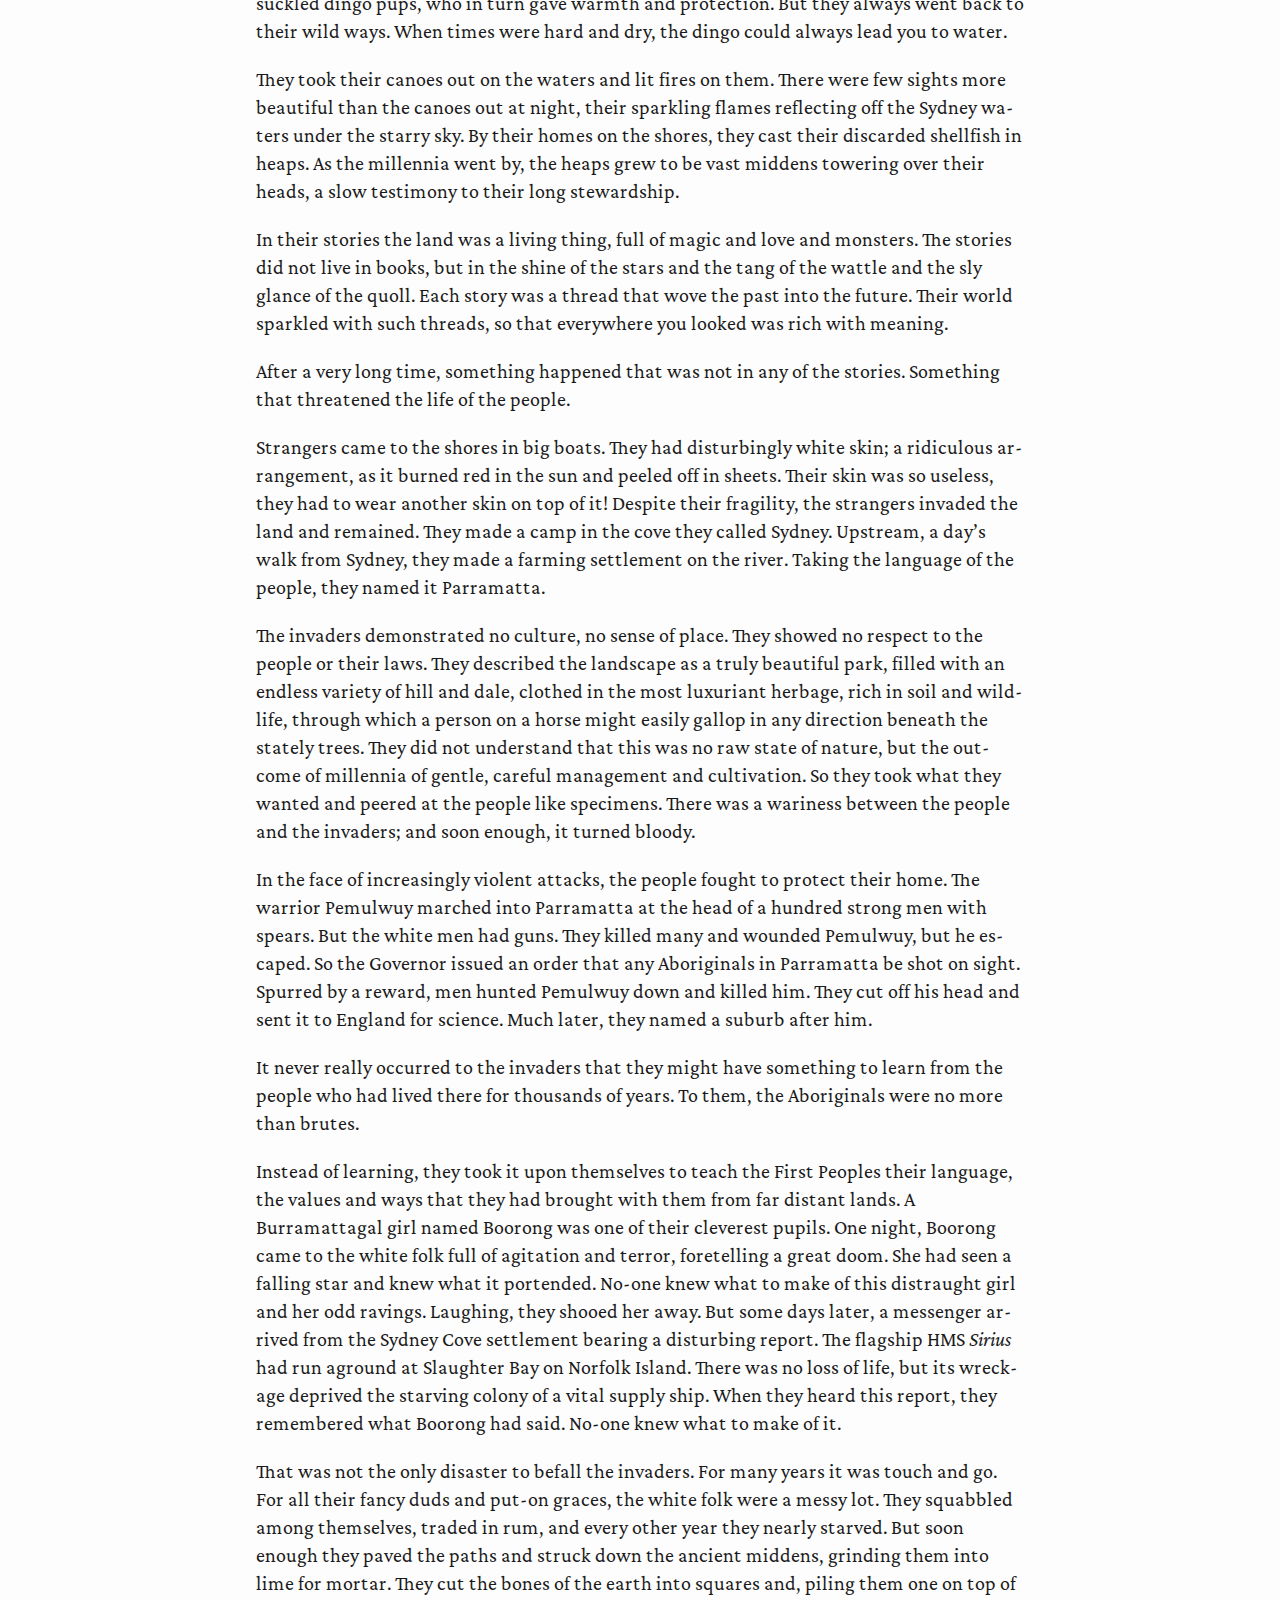
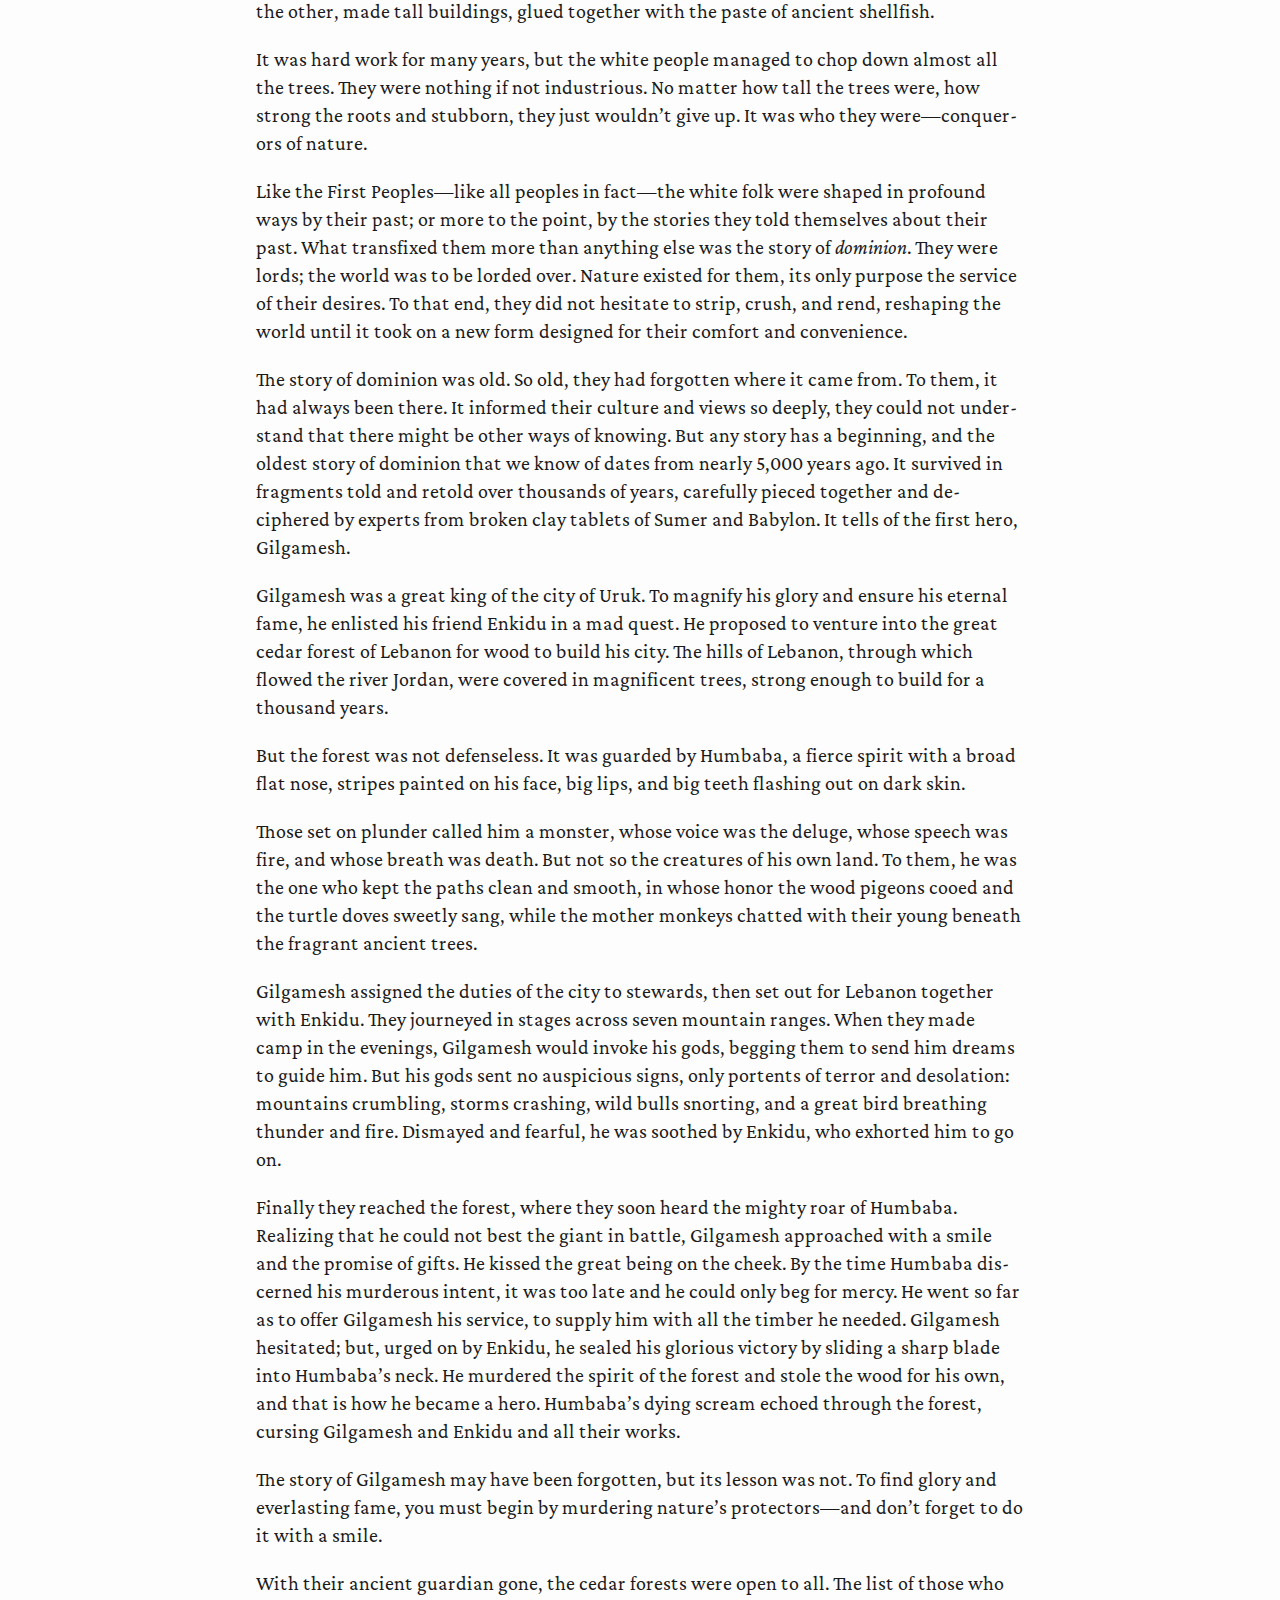
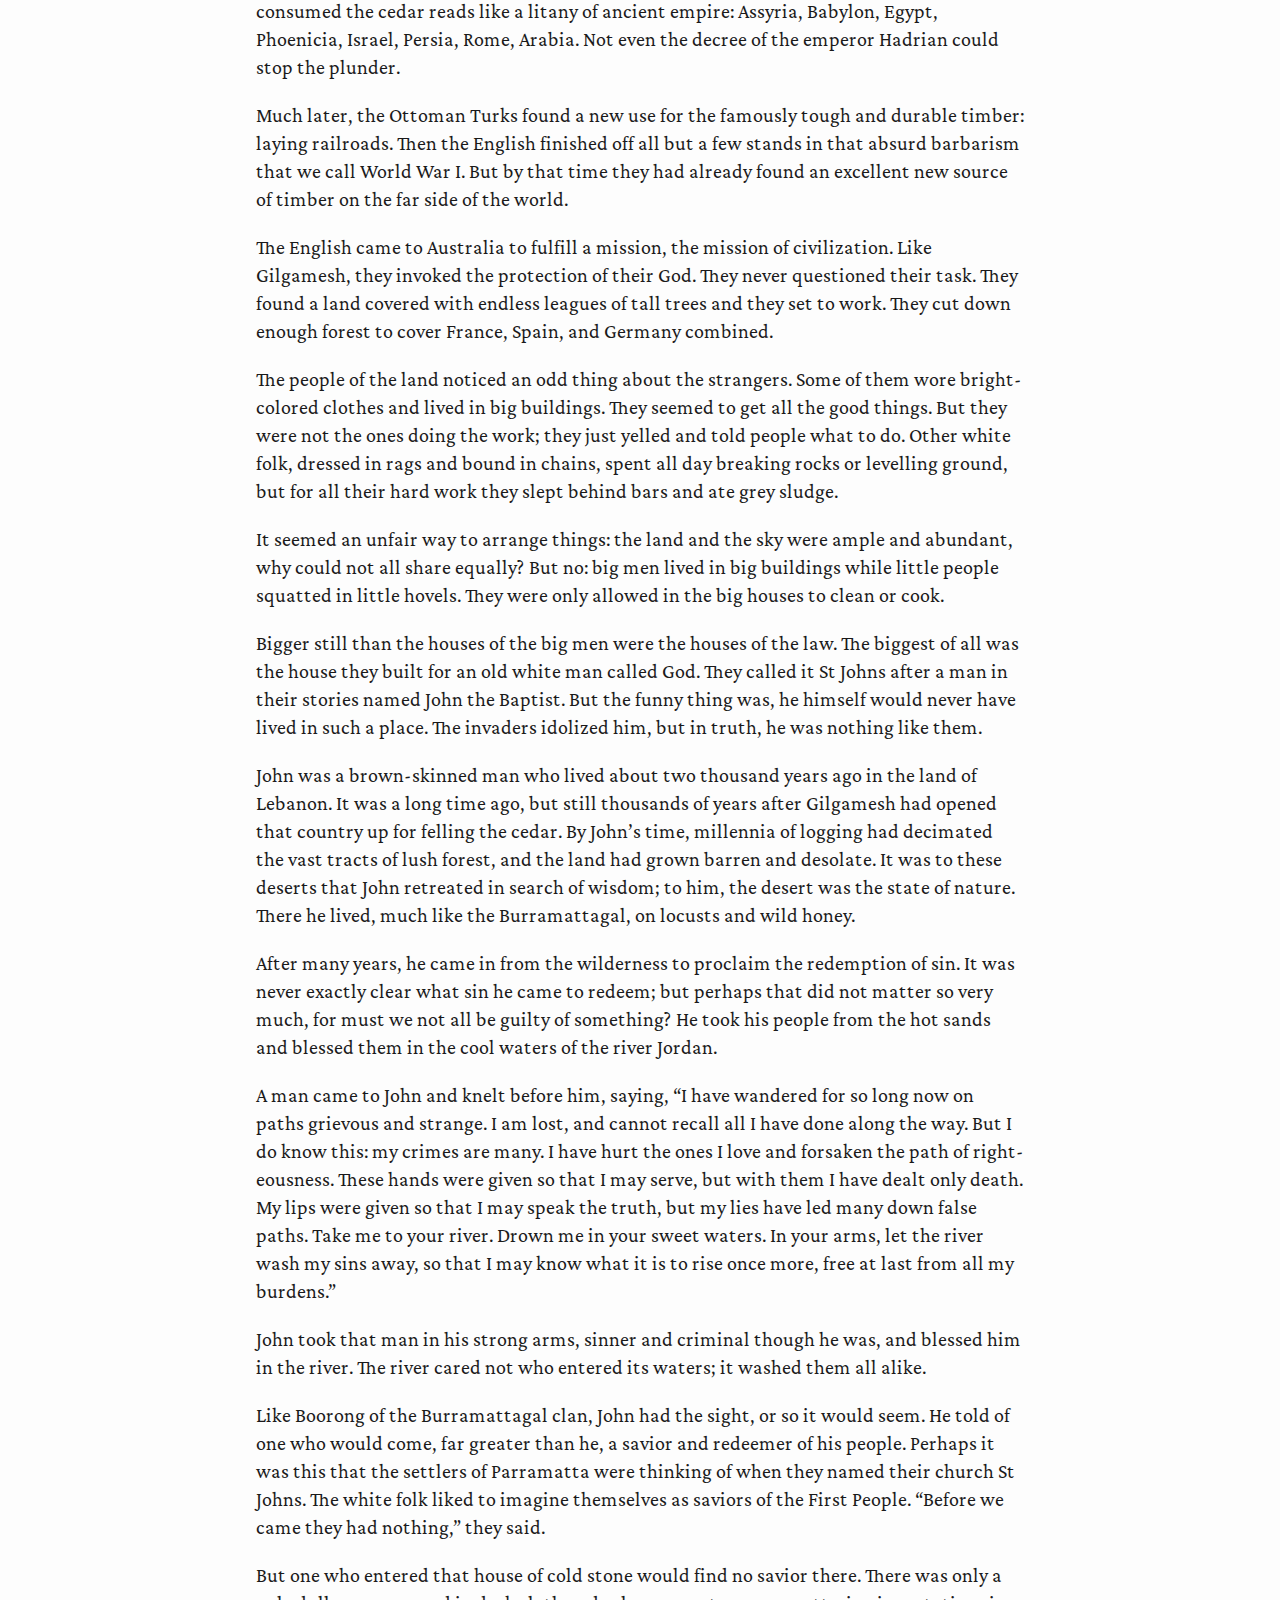
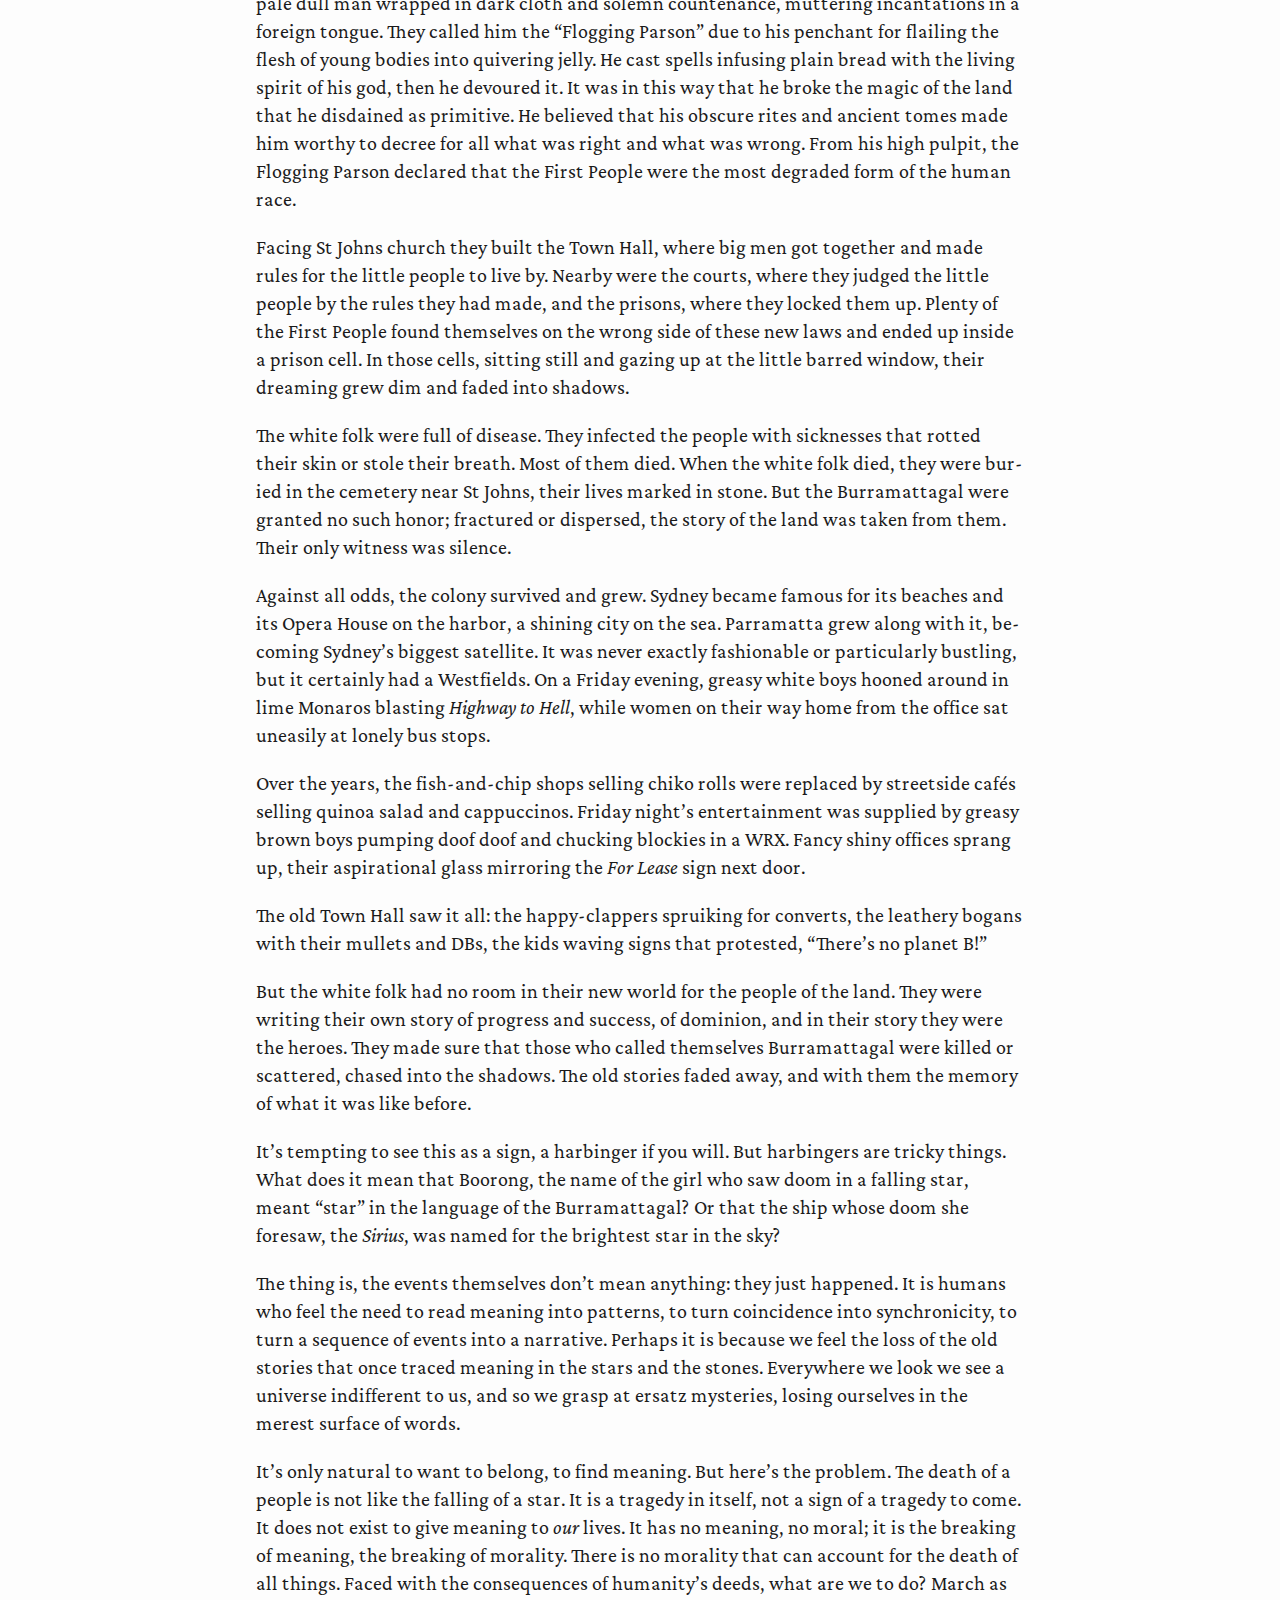
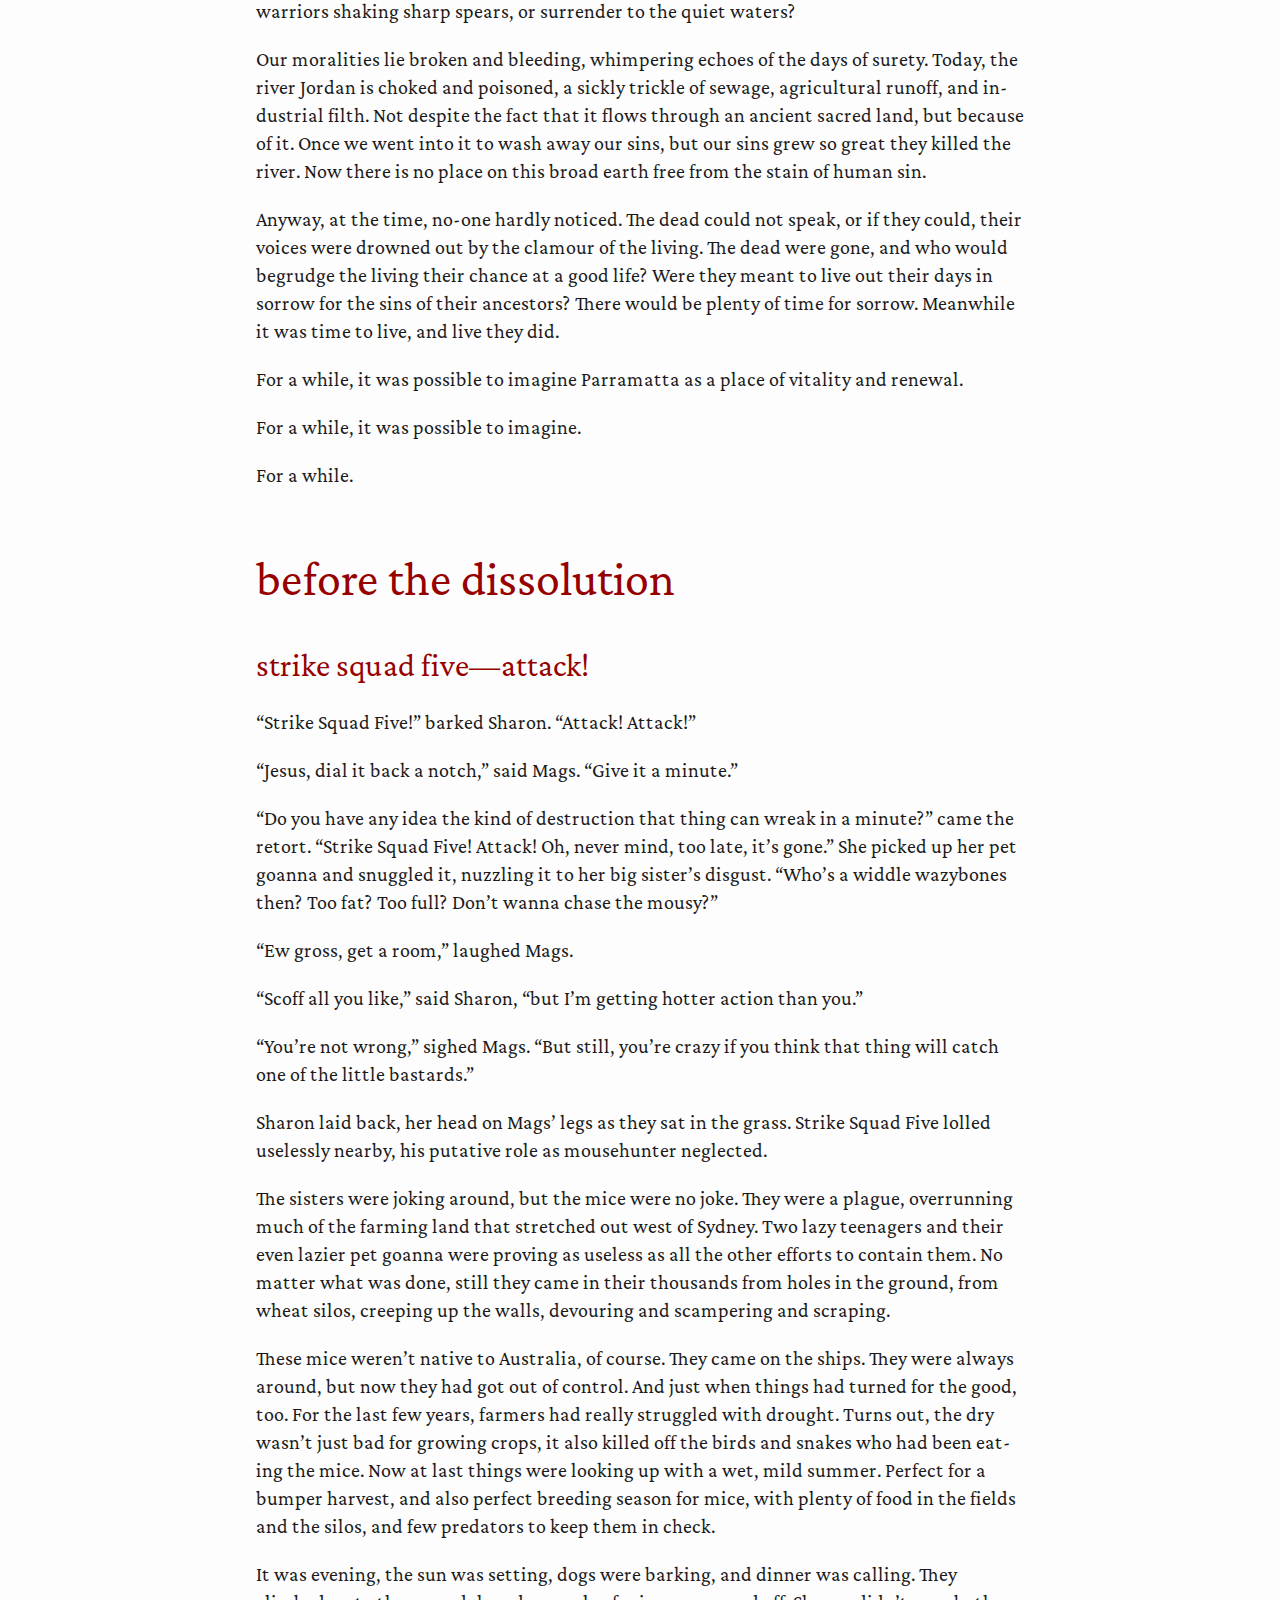
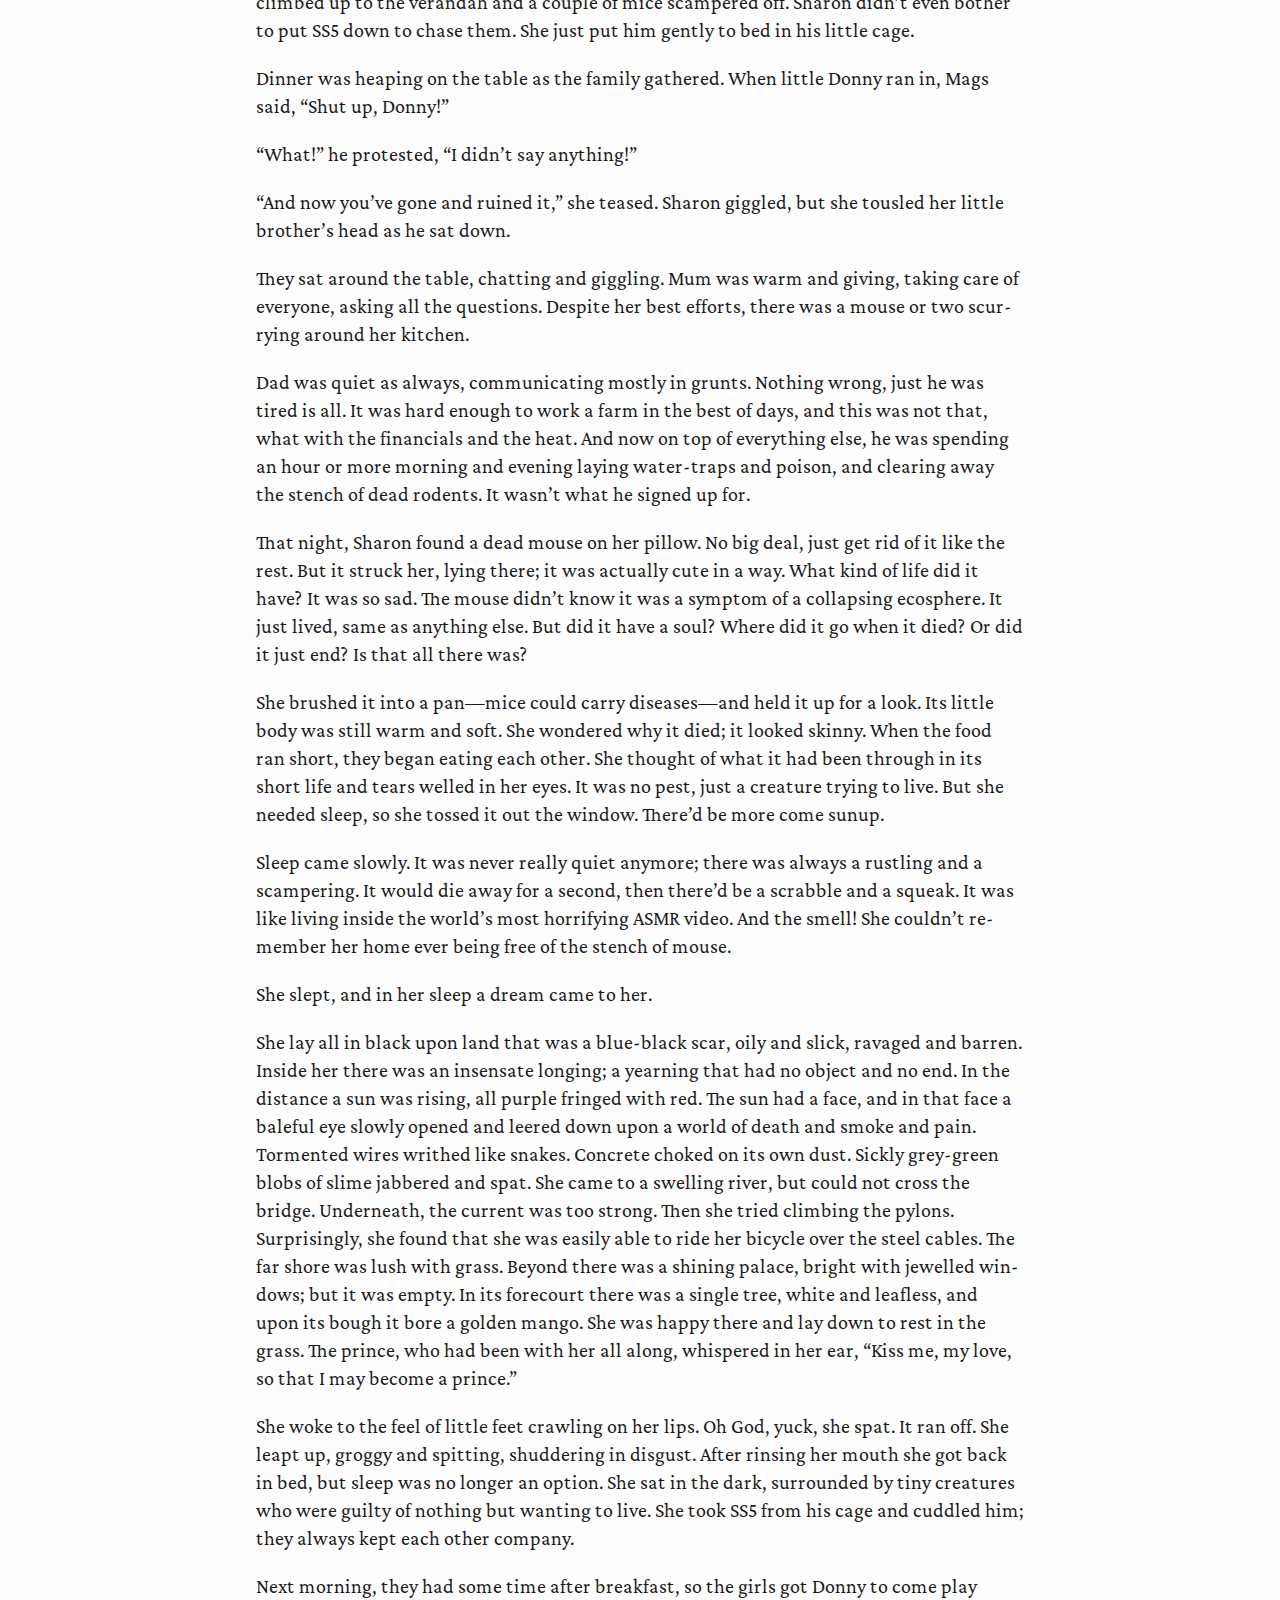
==== commit f7fe622f: "Update index.html" ====
--- a/index.html
+++ b/index.html
@@ -537,7 +537,7 @@
 <p>Over the years, the fish-and-chip shops selling chiko rolls were replaced by streetside cafés selling quinoa salad and cappuccinos. Friday night’s entertainment was supplied by greasy brown boys pumping doof doof and chucking blockies in a WRX. Fancy shiny offices sprang up, their aspirational glass mirroring the <em>For Lease</em> sign next door.</p>
 <p>The old Town Hall saw it all: the happy-clappers spruiking for converts, the leathery bogans with their mullets and DBs, the kids waving signs that protested, “There’s no planet B!”</p>
 <p>But the white folk had no room in their new world for the people of the land. They were writing their own story of progress and success, of dominion, and in their story they were the heroes. They made sure that those who called themselves Burramattagal were killed or scattered, chased into the shadows. The old stories faded away, and with them the memory of what it was like before.</p>
-<p>It’s tempting to see this as a sign, a harbinger if you will. But harbingers are a tricky thing. What does it mean that Boorong, the name of the girl who saw doom in a falling star, meant “star” in the language of the Burramattagal? Or that the ship whose doom she foresaw, the <em>Sirius</em>, was named for the brightest star in the sky?</p>
+<p>It’s tempting to see this as a sign, a harbinger if you will. But harbingers are tricky things. What does it mean that Boorong, the name of the girl who saw doom in a falling star, meant “star” in the language of the Burramattagal? Or that the ship whose doom she foresaw, the <em>Sirius</em>, was named for the brightest star in the sky?</p>
 <p>The thing is, the events themselves don’t mean anything: they just happened. It is humans who feel the need to read meaning into patterns, to turn coincidence into synchronicity, to turn a sequence of events into a narrative. Perhaps it is because we feel the loss of the old stories that once traced meaning in the stars and the stones. Everywhere we look we see a universe indifferent to us, and so we grasp at ersatz mysteries, losing ourselves in the merest surface of words.</p>
 <p>It’s only natural to want to belong, to find meaning. But here’s the problem. The death of a people is not like the falling of a star. It is a tragedy in itself, not a sign of a tragedy to come. It does not exist to give meaning to <em>our</em> lives. It has no meaning, no moral; it is the breaking of meaning, the breaking of morality. There is no morality that can account for the death of all things. Faced with the consequences of humanity’s deeds, what are we to do? March as warriors shaking sharp spears, or surrender to the quiet waters?</p>
 <p>Our moralities lie broken and bleeding, whimpering echoes of the days of surety. Today, the river Jordan is choked and poisoned, a sickly trickle of sewage, agricultural runoff, and industrial filth. Not despite the fact that it flows through an ancient sacred land, but because of it. Once we went into it to wash away our sins, but our sins grew so great they killed the river. Now there is no place on this broad earth free from the stain of human sin.</p>
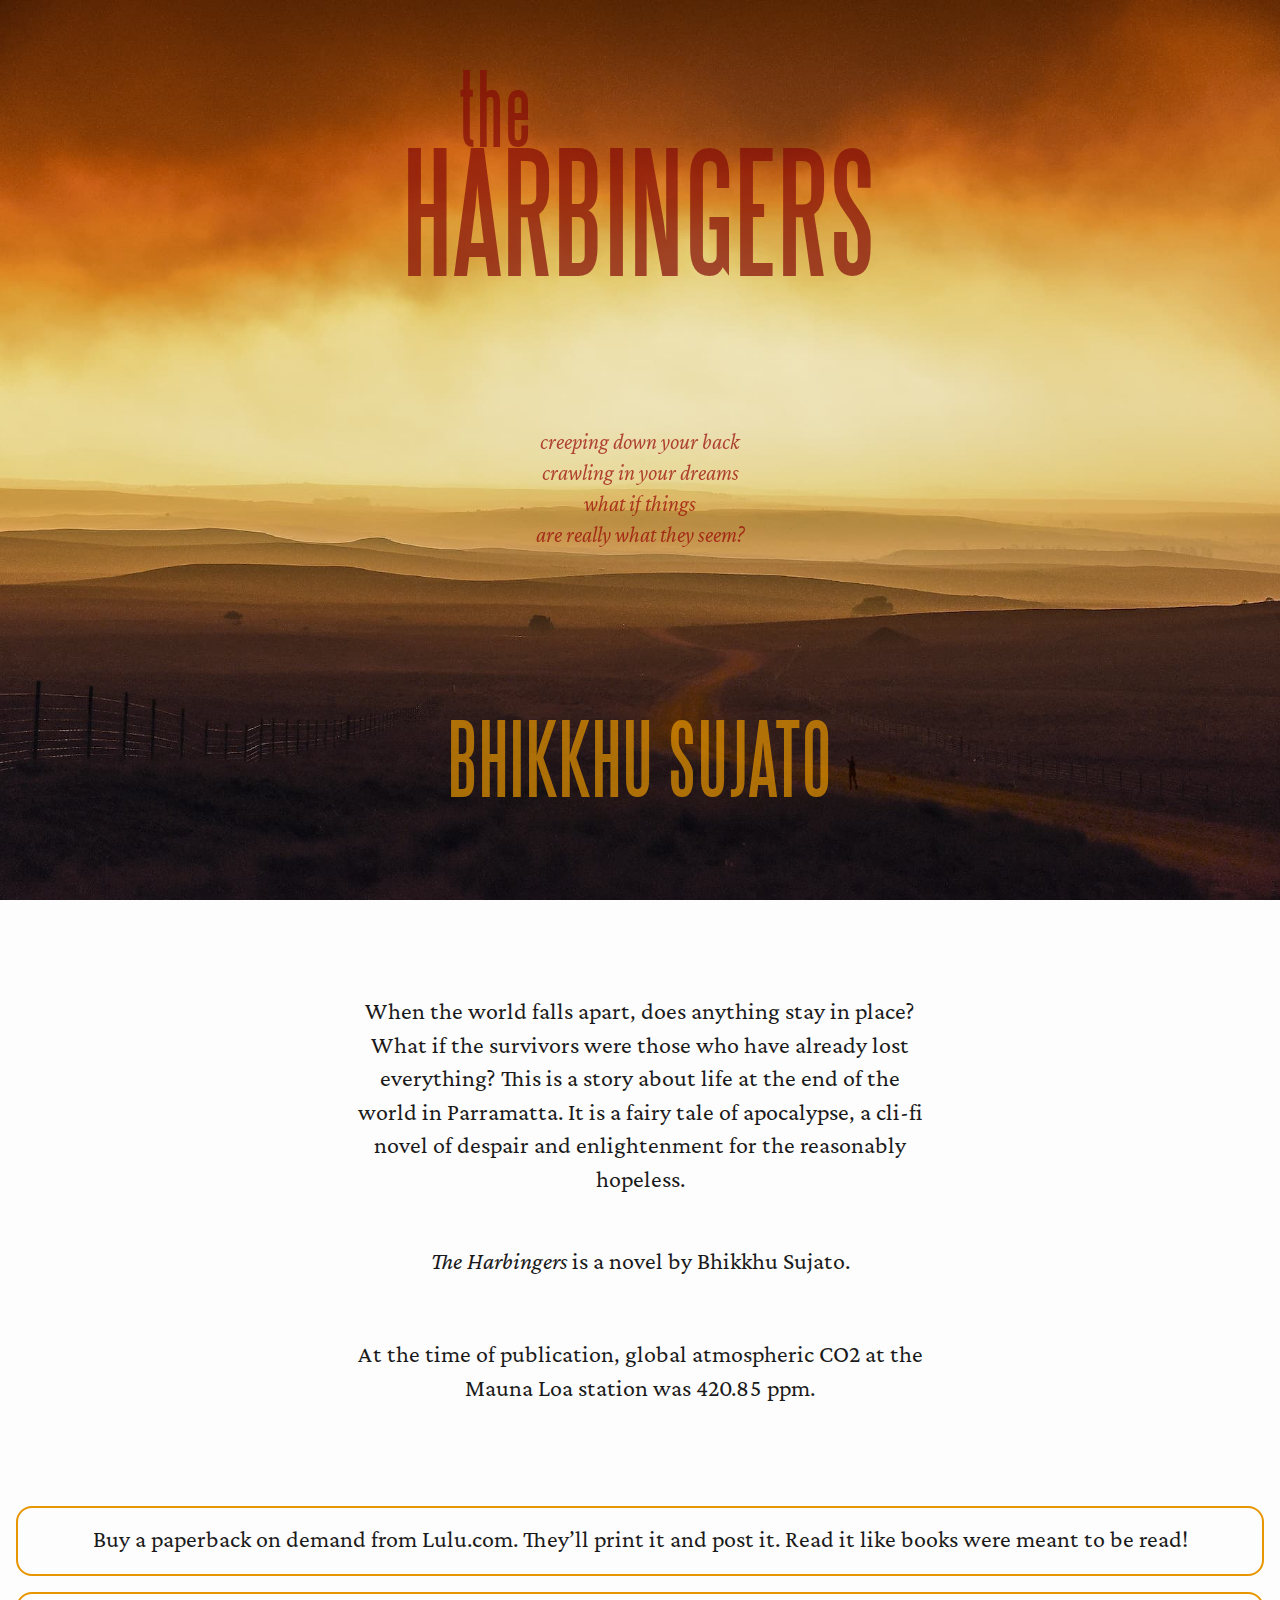
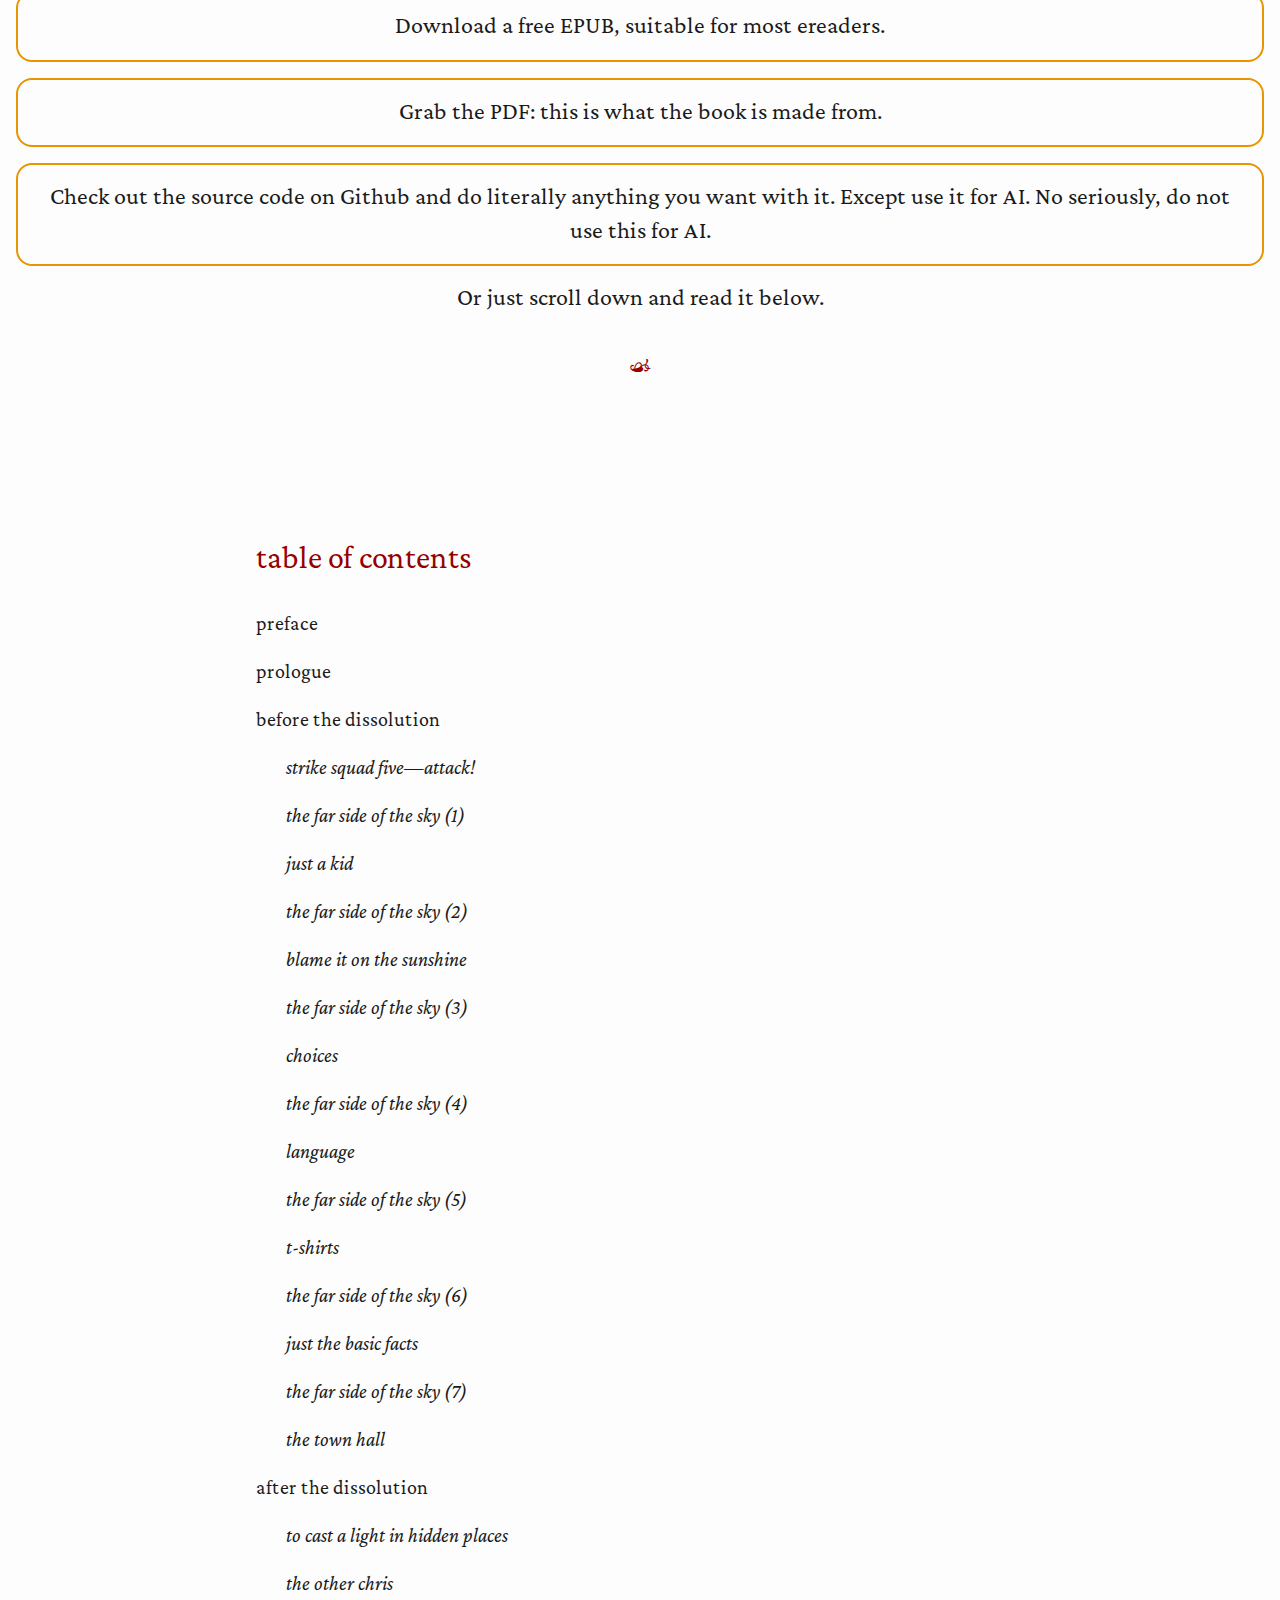
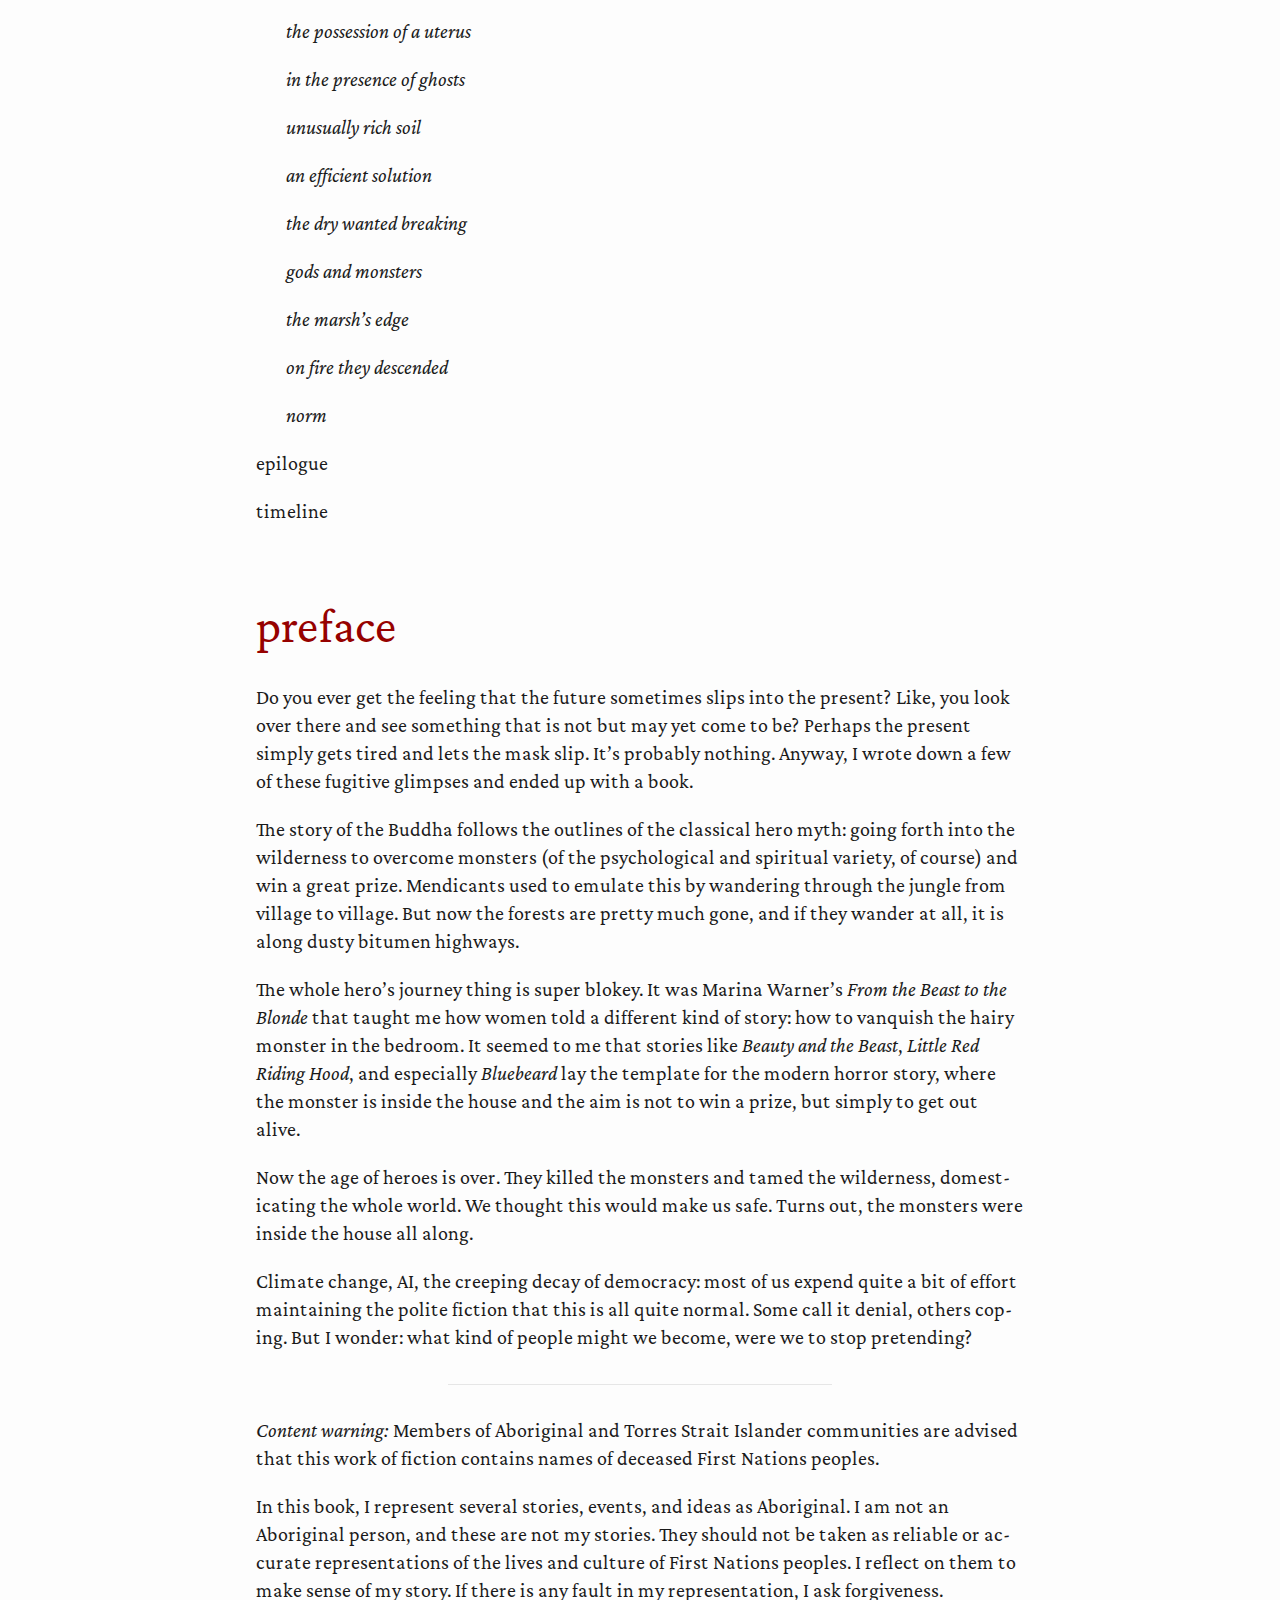
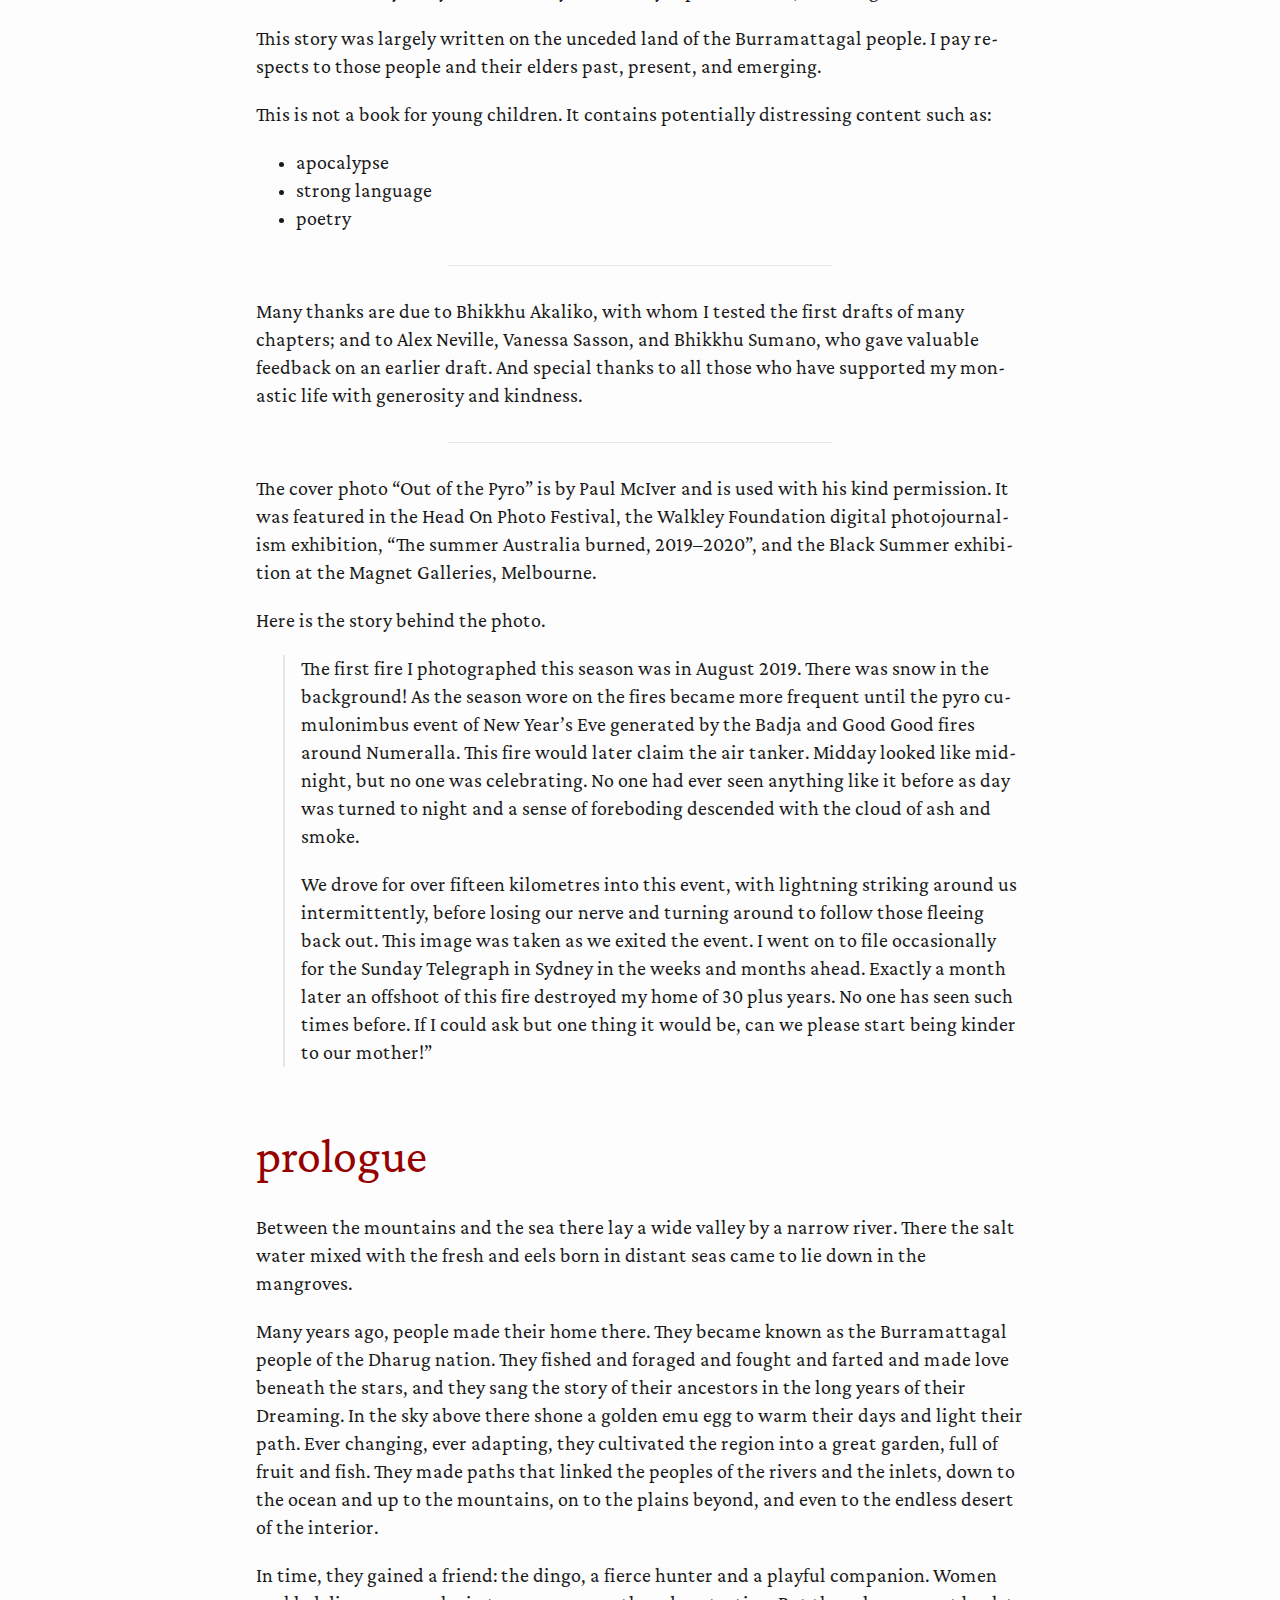
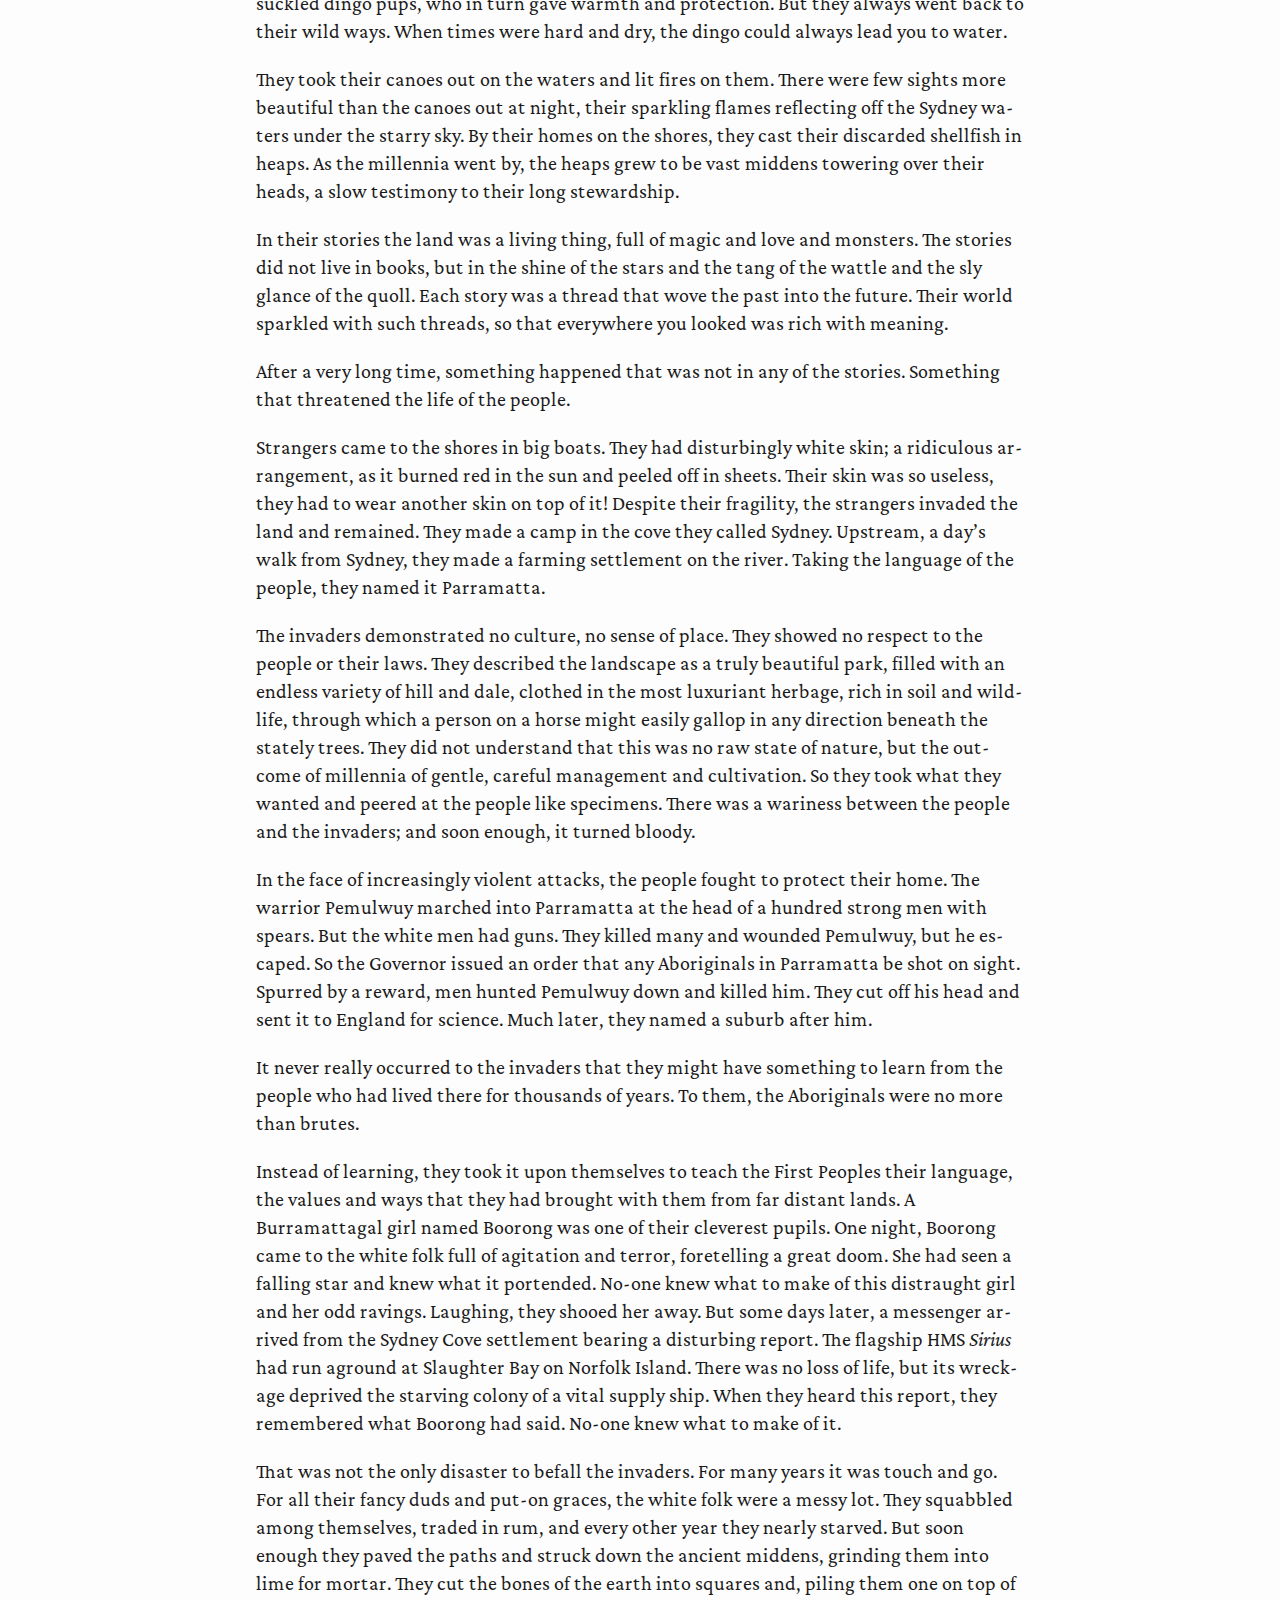
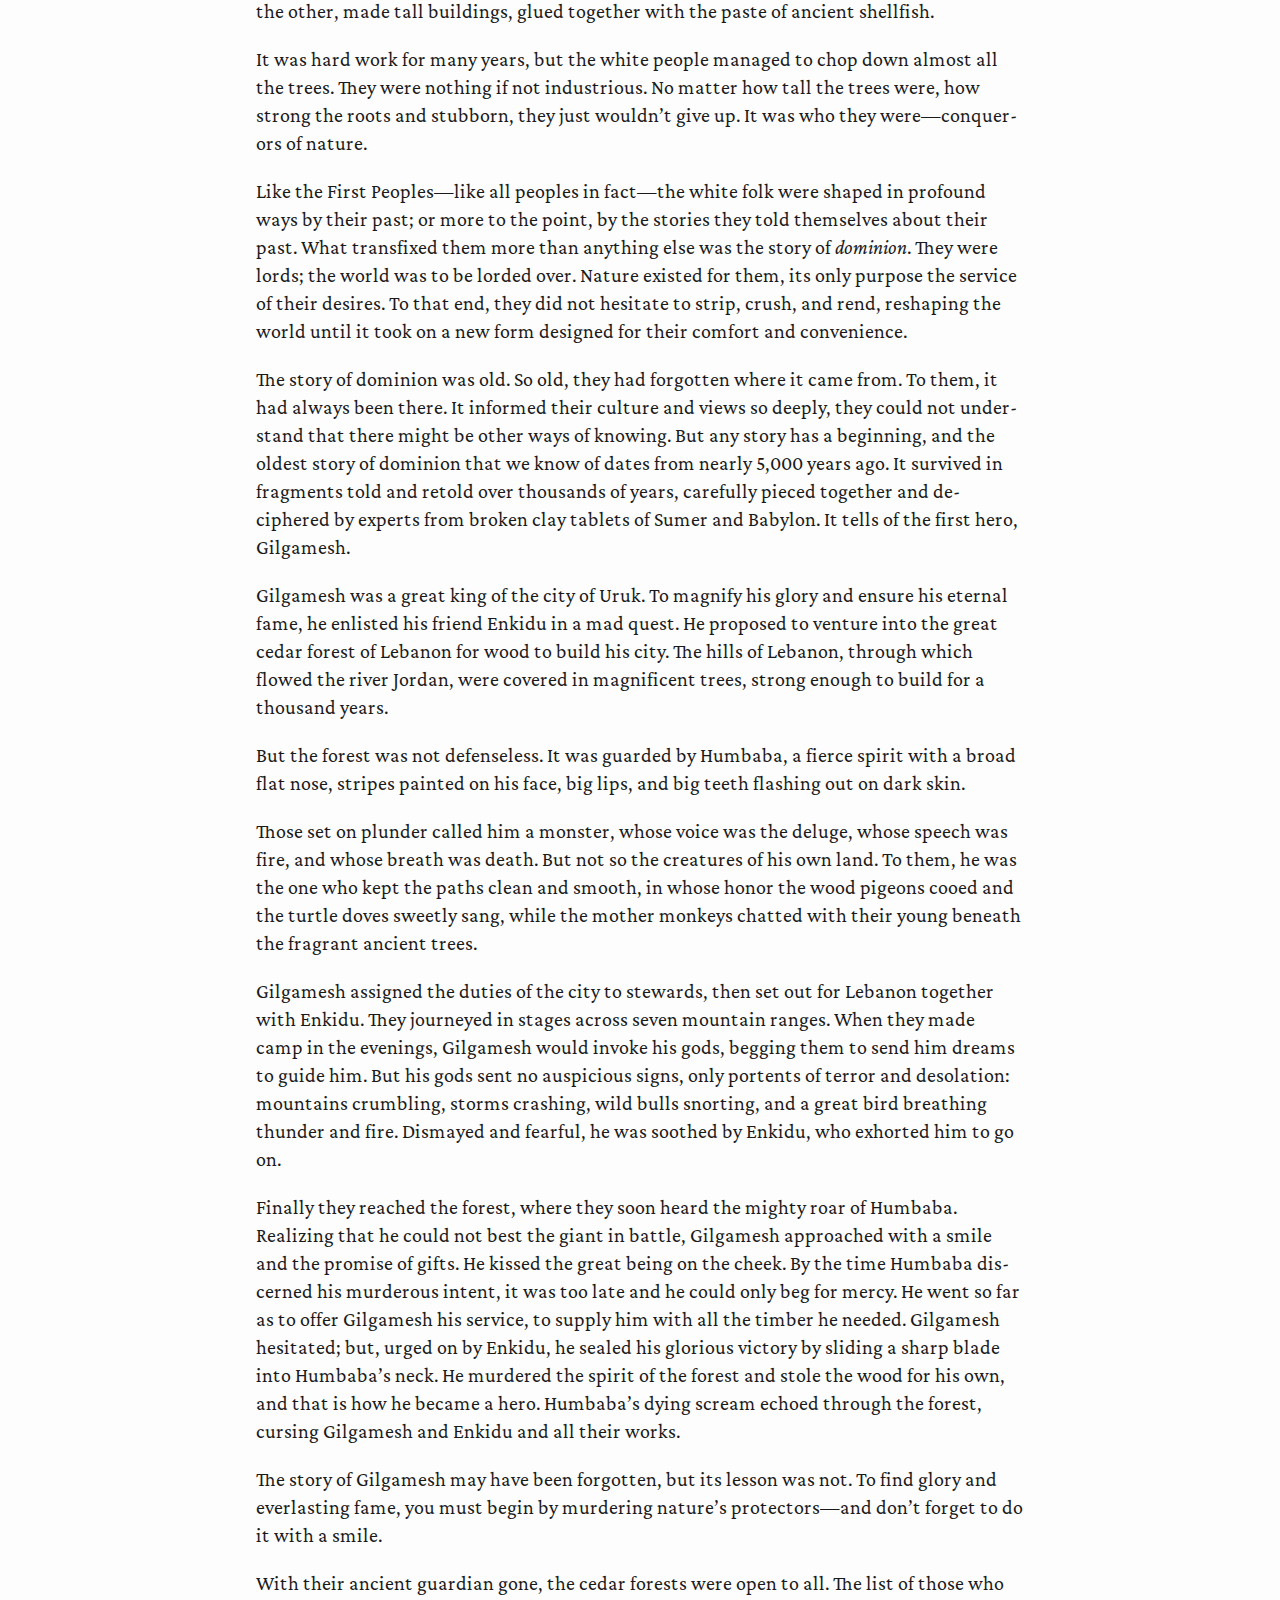
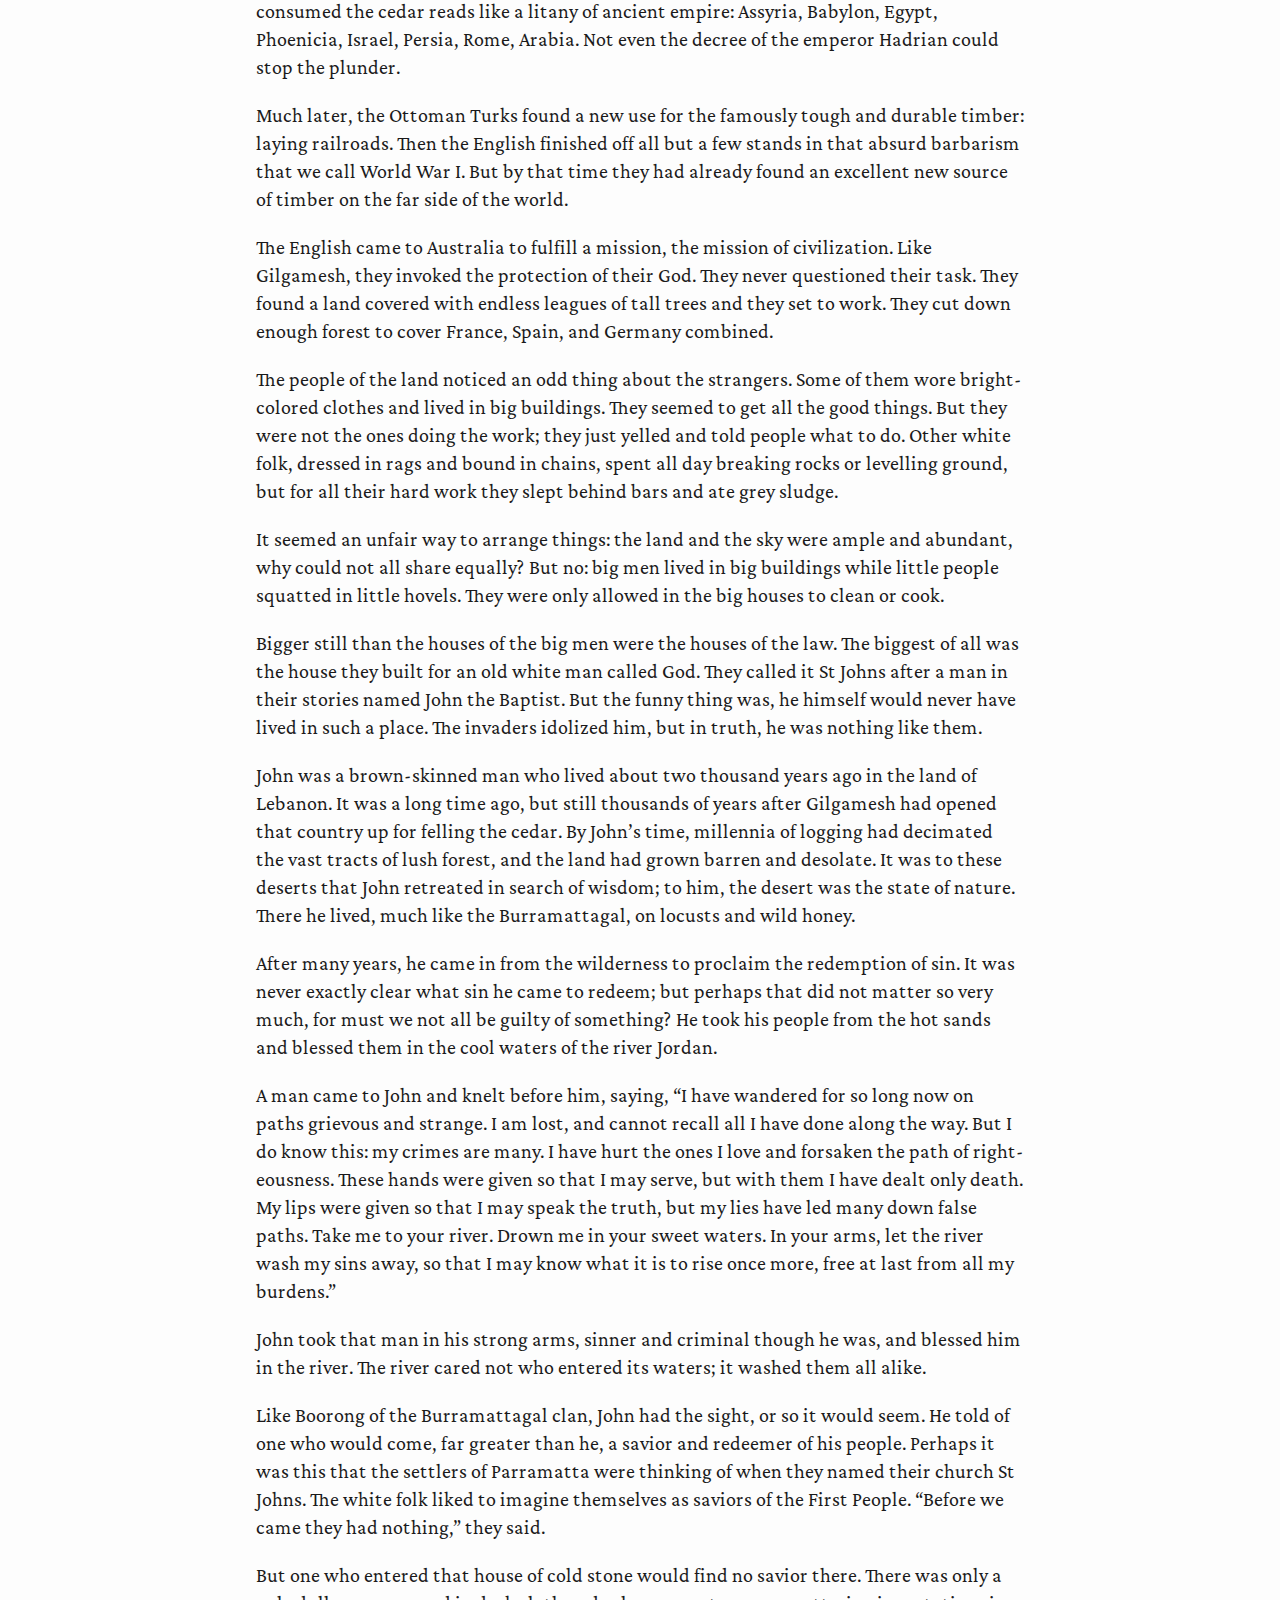
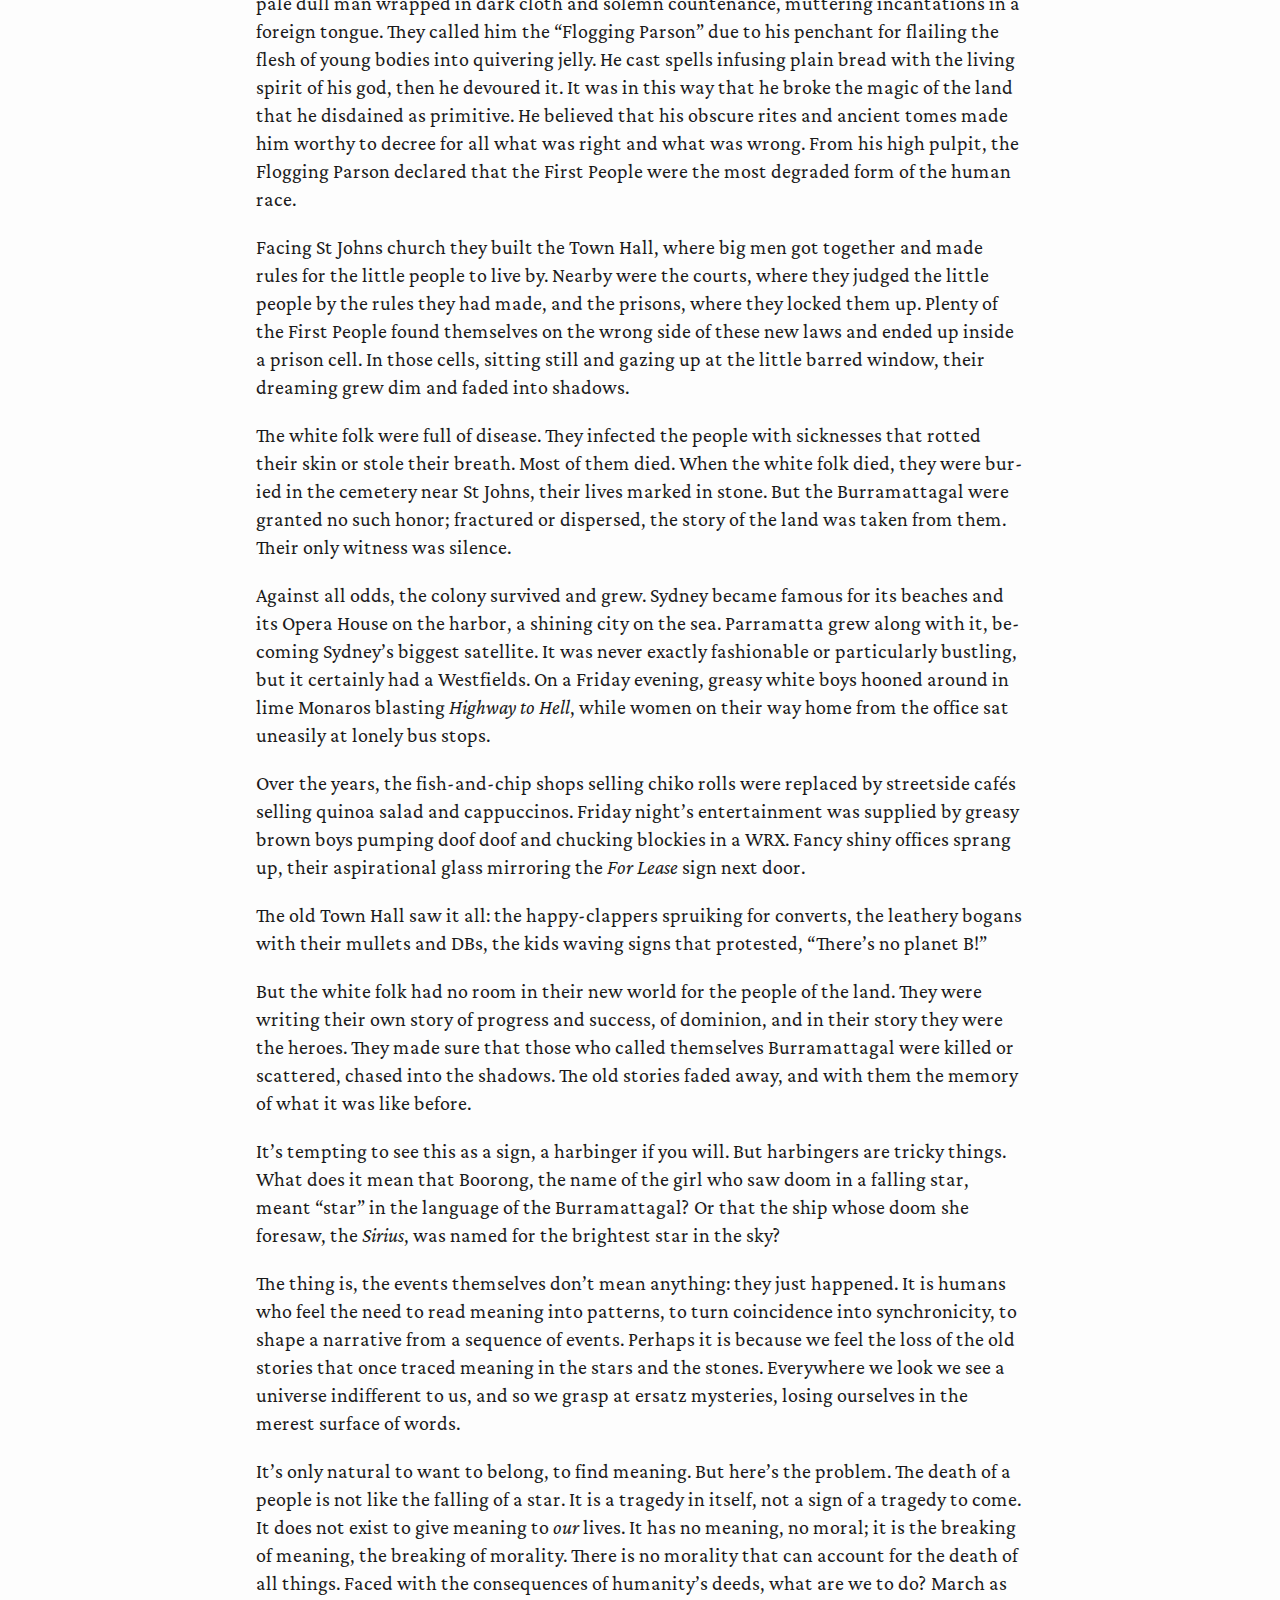
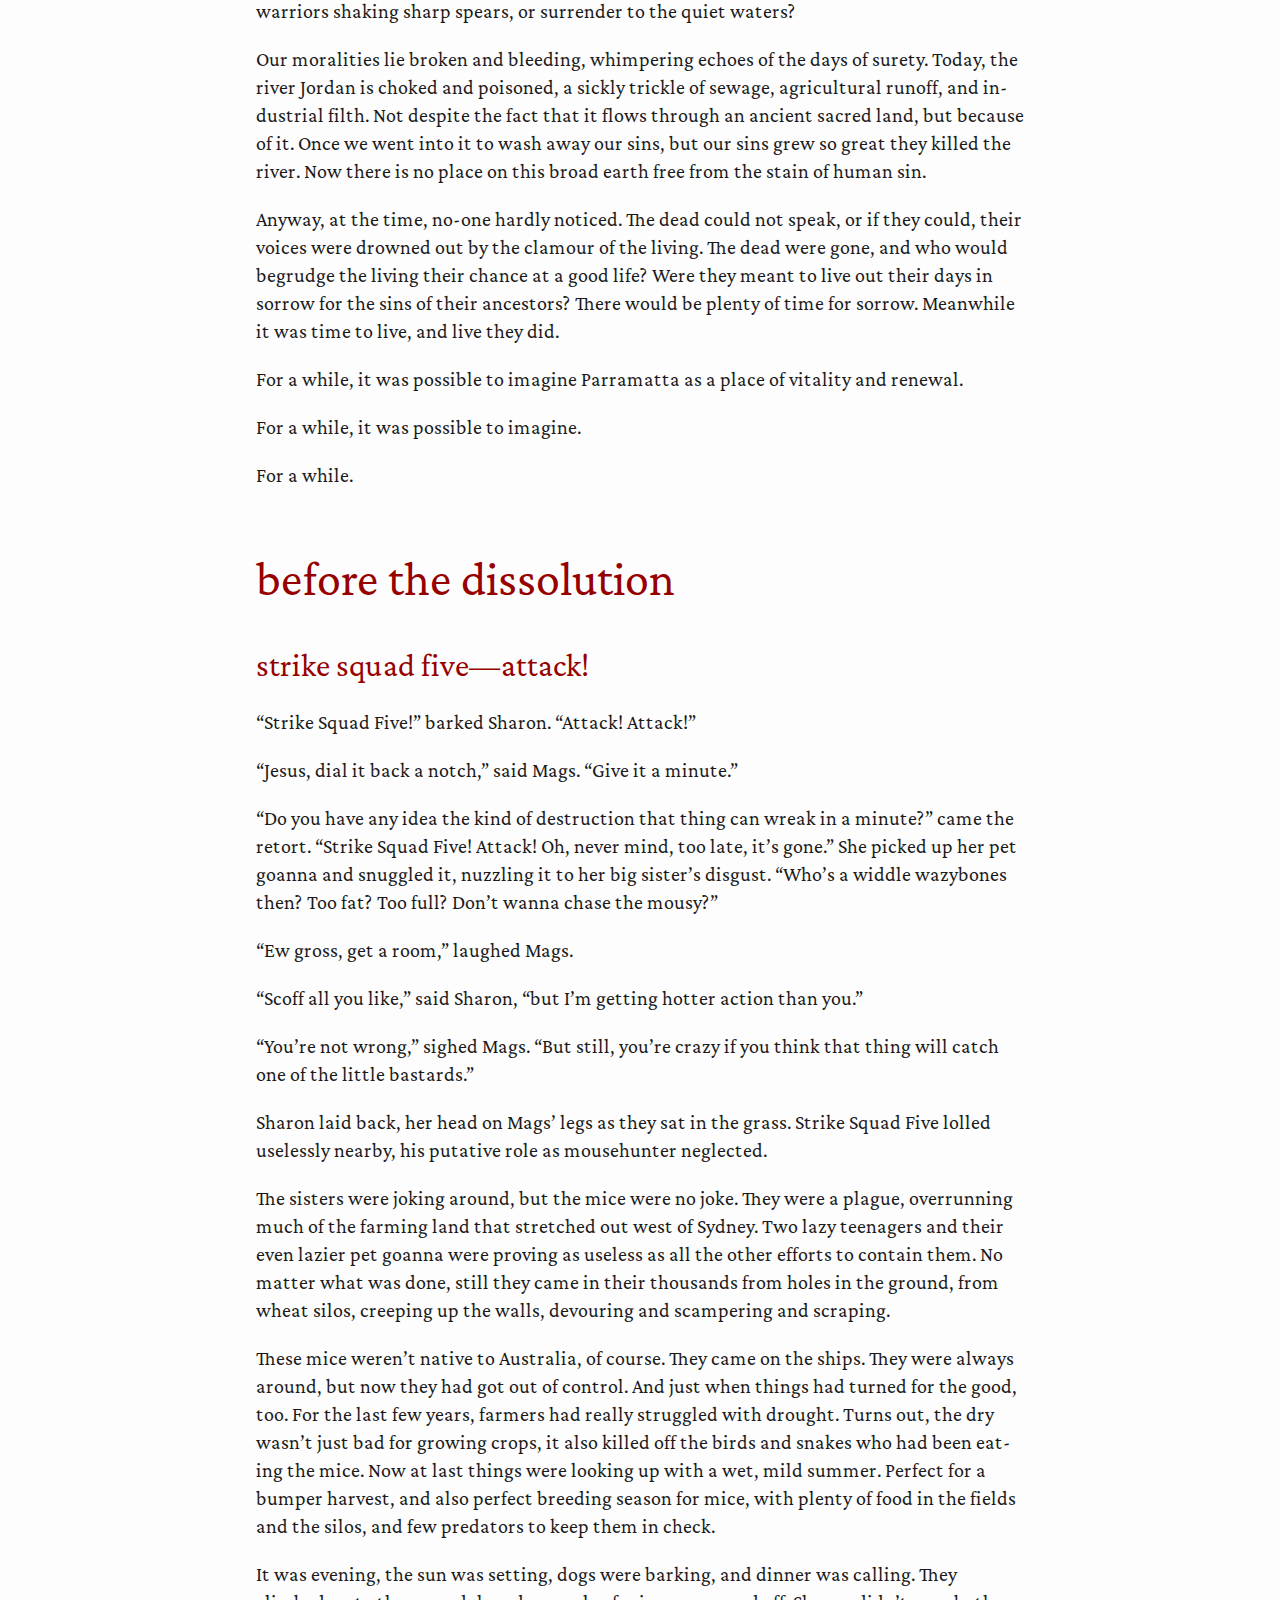
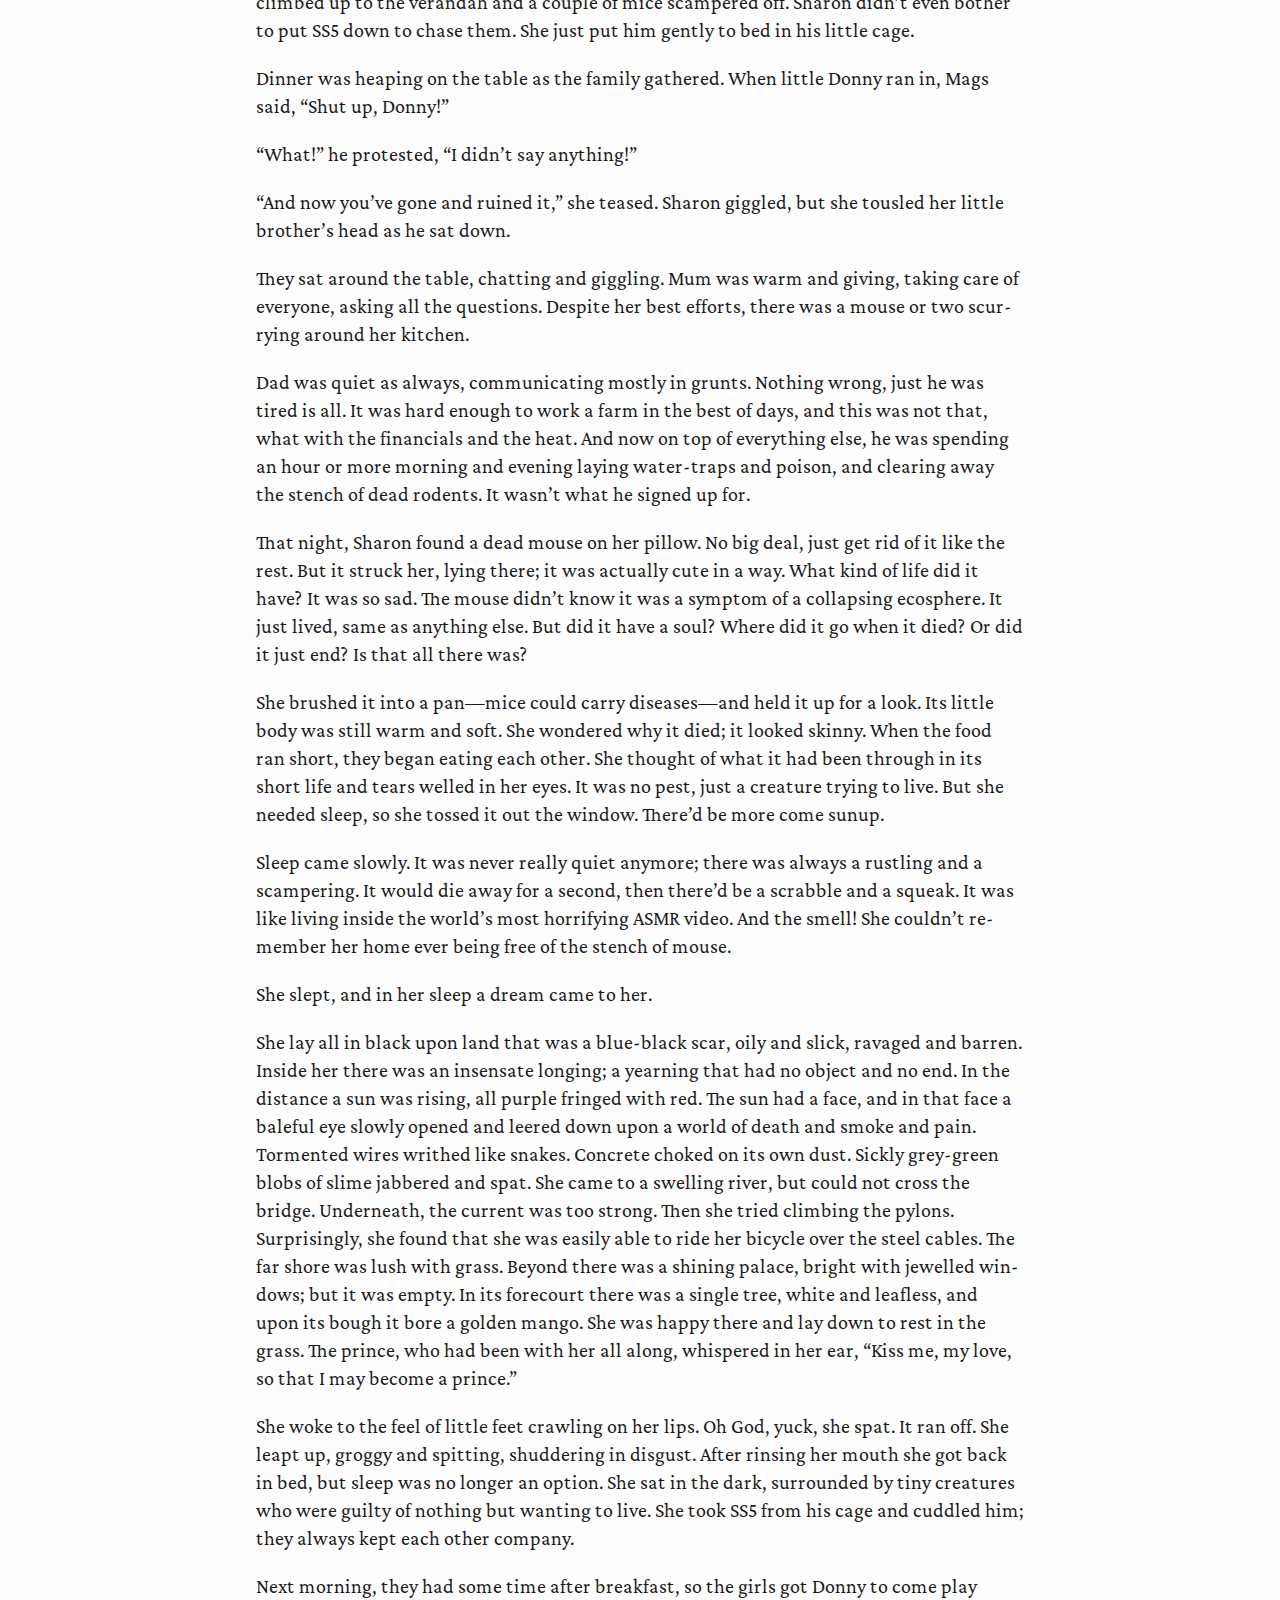
==== commit 75b9fd98: "Update index.html" ====
--- a/index.html
+++ b/index.html
@@ -538,7 +538,7 @@
 <p>The old Town Hall saw it all: the happy-clappers spruiking for converts, the leathery bogans with their mullets and DBs, the kids waving signs that protested, “There’s no planet B!”</p>
 <p>But the white folk had no room in their new world for the people of the land. They were writing their own story of progress and success, of dominion, and in their story they were the heroes. They made sure that those who called themselves Burramattagal were killed or scattered, chased into the shadows. The old stories faded away, and with them the memory of what it was like before.</p>
 <p>It’s tempting to see this as a sign, a harbinger if you will. But harbingers are tricky things. What does it mean that Boorong, the name of the girl who saw doom in a falling star, meant “star” in the language of the Burramattagal? Or that the ship whose doom she foresaw, the <em>Sirius</em>, was named for the brightest star in the sky?</p>
-<p>The thing is, the events themselves don’t mean anything: they just happened. It is humans who feel the need to read meaning into patterns, to turn coincidence into synchronicity, to turn a sequence of events into a narrative. Perhaps it is because we feel the loss of the old stories that once traced meaning in the stars and the stones. Everywhere we look we see a universe indifferent to us, and so we grasp at ersatz mysteries, losing ourselves in the merest surface of words.</p>
+<p>The thing is, the events themselves don’t mean anything: they just happened. It is humans who feel the need to read meaning into patterns, to turn coincidence into synchronicity, to shape a narrative from a sequence of events. Perhaps it is because we feel the loss of the old stories that once traced meaning in the stars and the stones. Everywhere we look we see a universe indifferent to us, and so we grasp at ersatz mysteries, losing ourselves in the merest surface of words.</p>
 <p>It’s only natural to want to belong, to find meaning. But here’s the problem. The death of a people is not like the falling of a star. It is a tragedy in itself, not a sign of a tragedy to come. It does not exist to give meaning to <em>our</em> lives. It has no meaning, no moral; it is the breaking of meaning, the breaking of morality. There is no morality that can account for the death of all things. Faced with the consequences of humanity’s deeds, what are we to do? March as warriors shaking sharp spears, or surrender to the quiet waters?</p>
 <p>Our moralities lie broken and bleeding, whimpering echoes of the days of surety. Today, the river Jordan is choked and poisoned, a sickly trickle of sewage, agricultural runoff, and industrial filth. Not despite the fact that it flows through an ancient sacred land, but because of it. Once we went into it to wash away our sins, but our sins grew so great they killed the river. Now there is no place on this broad earth free from the stain of human sin.</p>
 <p>Anyway, at the time, no-one hardly noticed. The dead could not speak, or if they could, their voices were drowned out by the clamour of the living. The dead were gone, and who would begrudge the living their chance at a good life? Were they meant to live out their days in sorrow for the sins of their ancestors? There would be plenty of time for sorrow. Meanwhile it was time to live, and live they did.</p>
